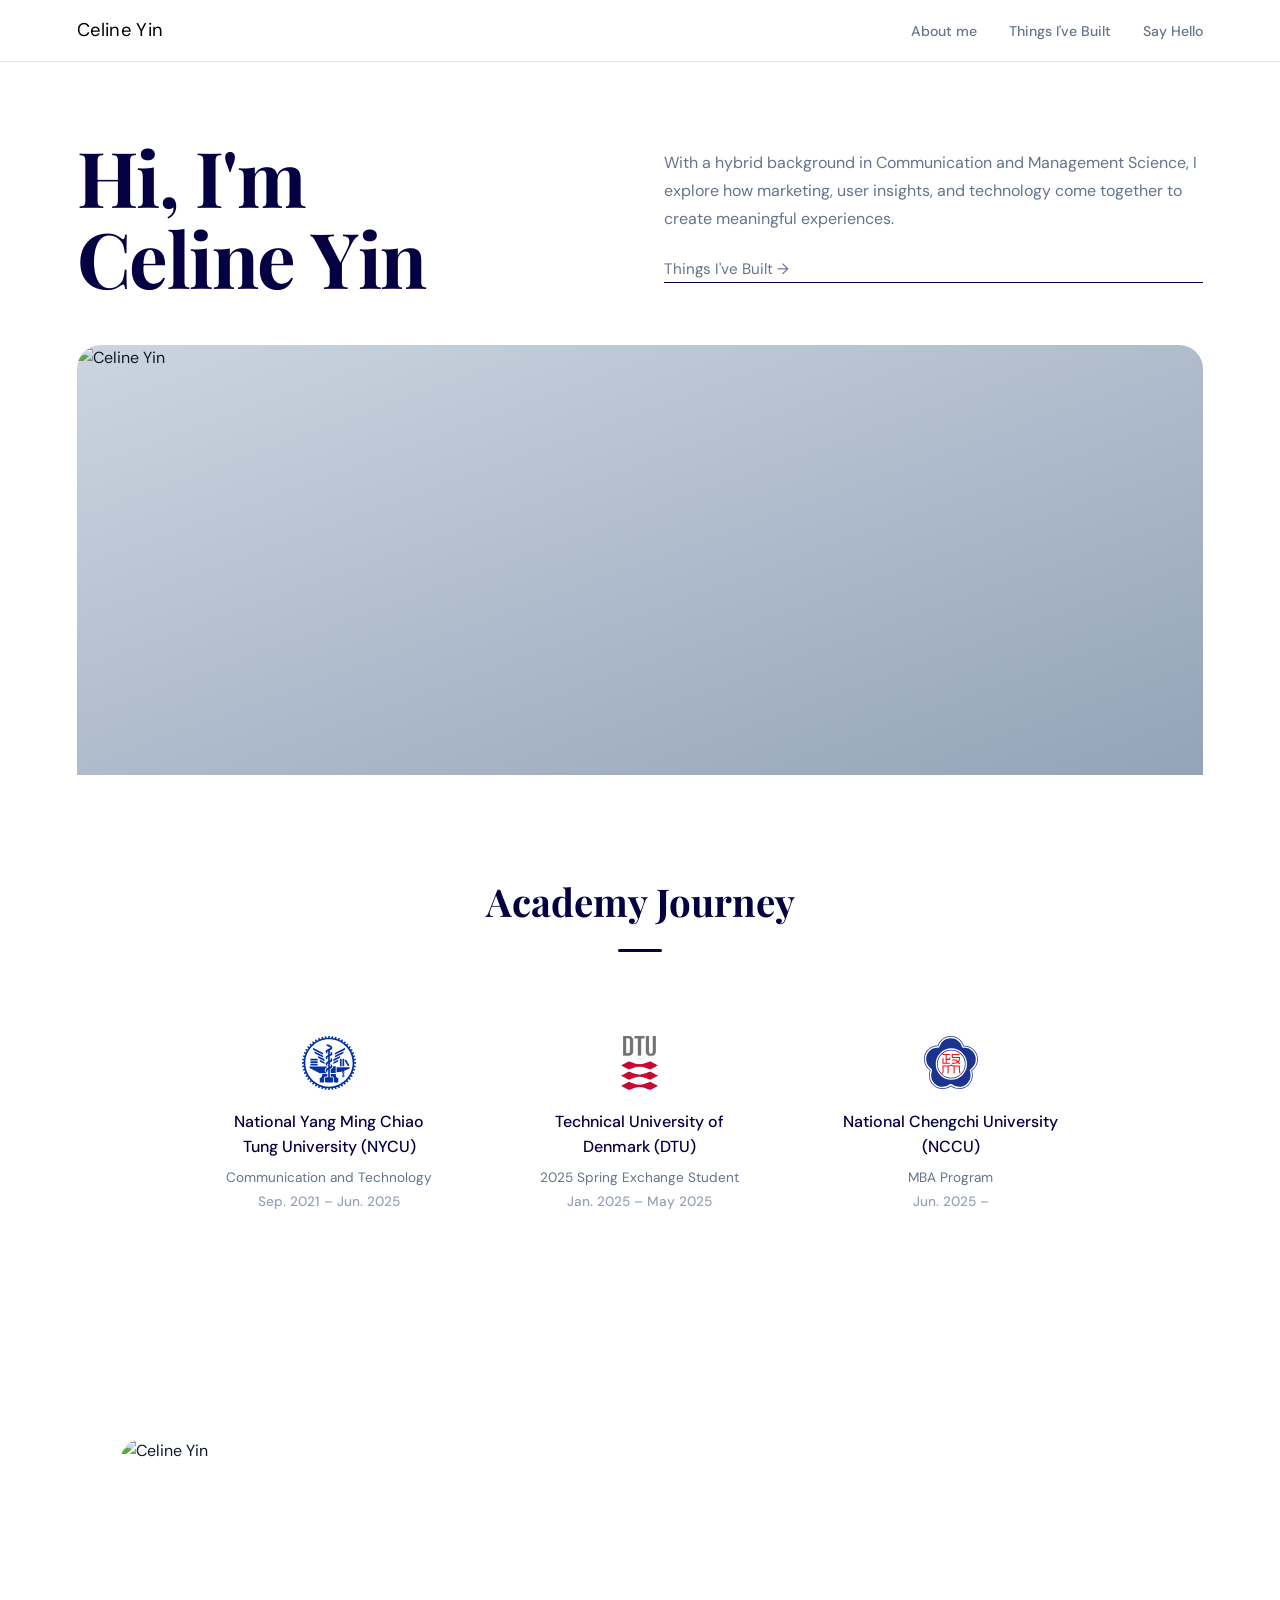
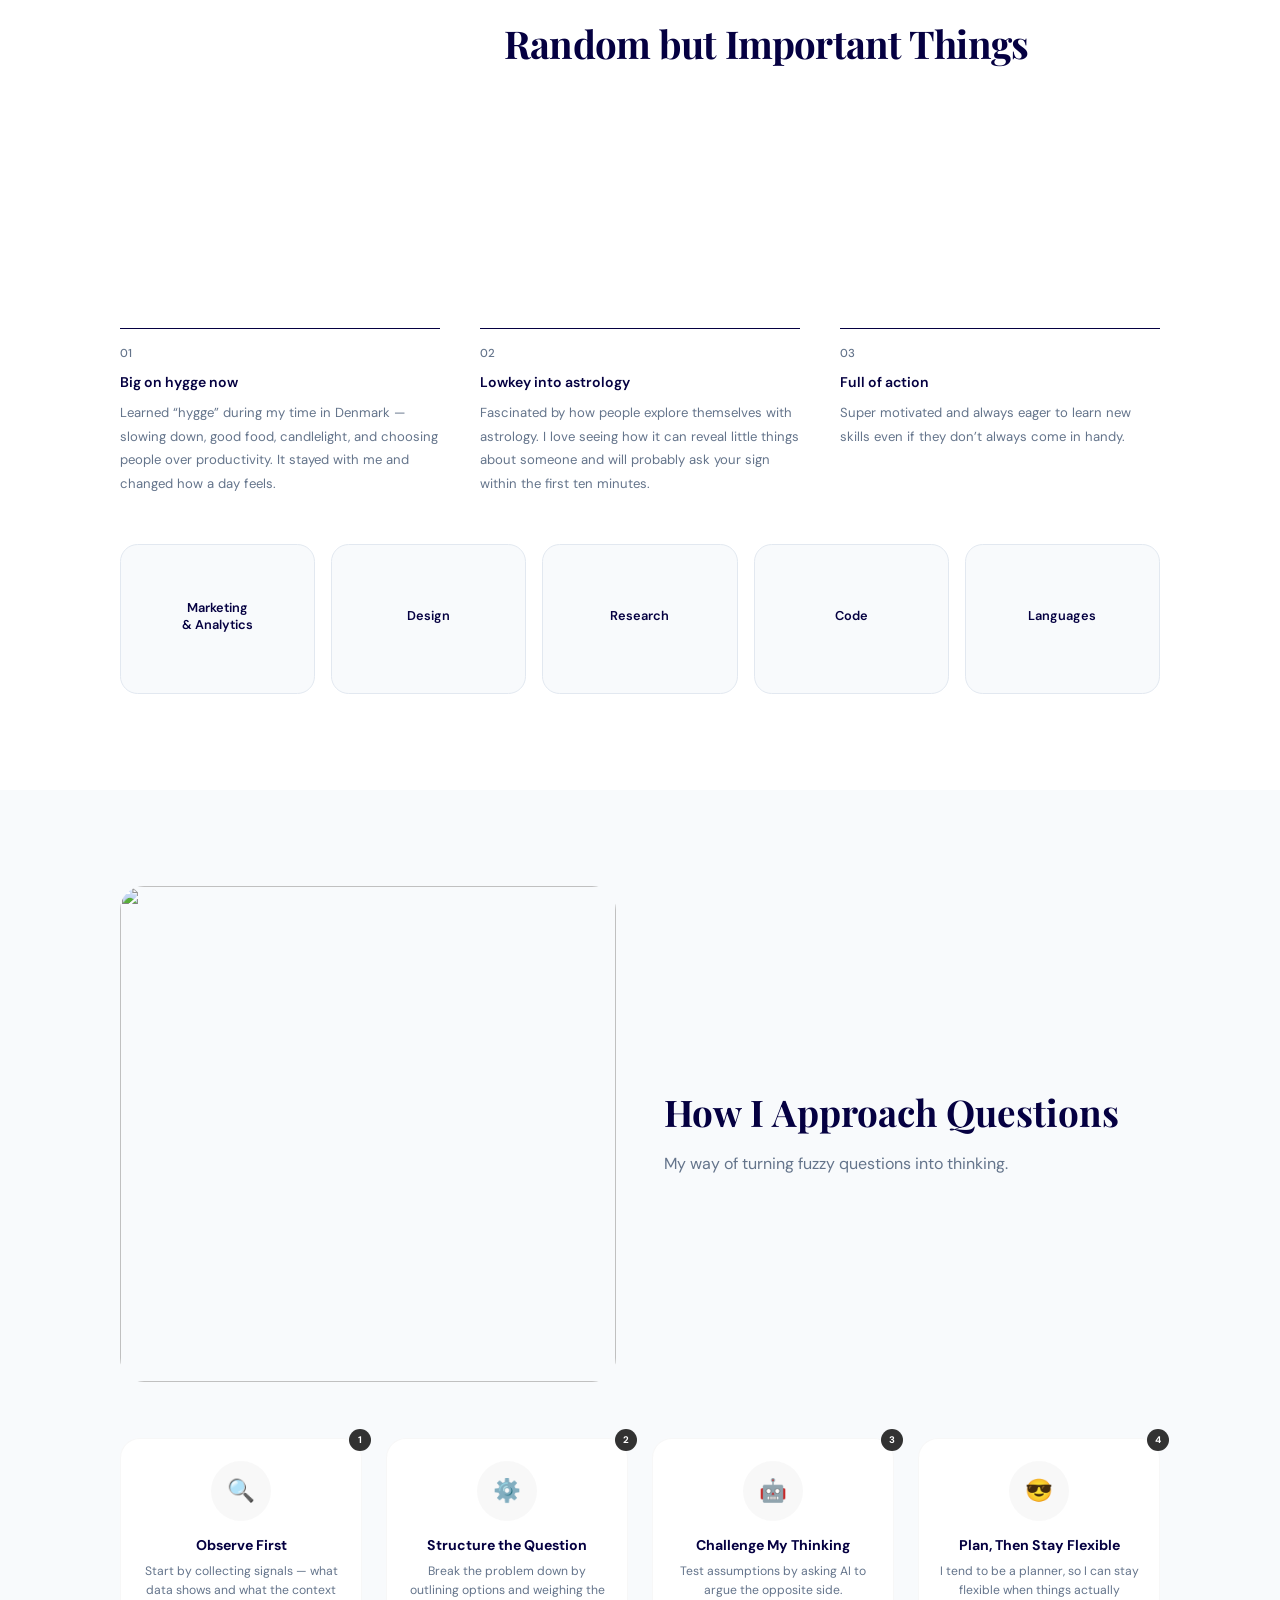
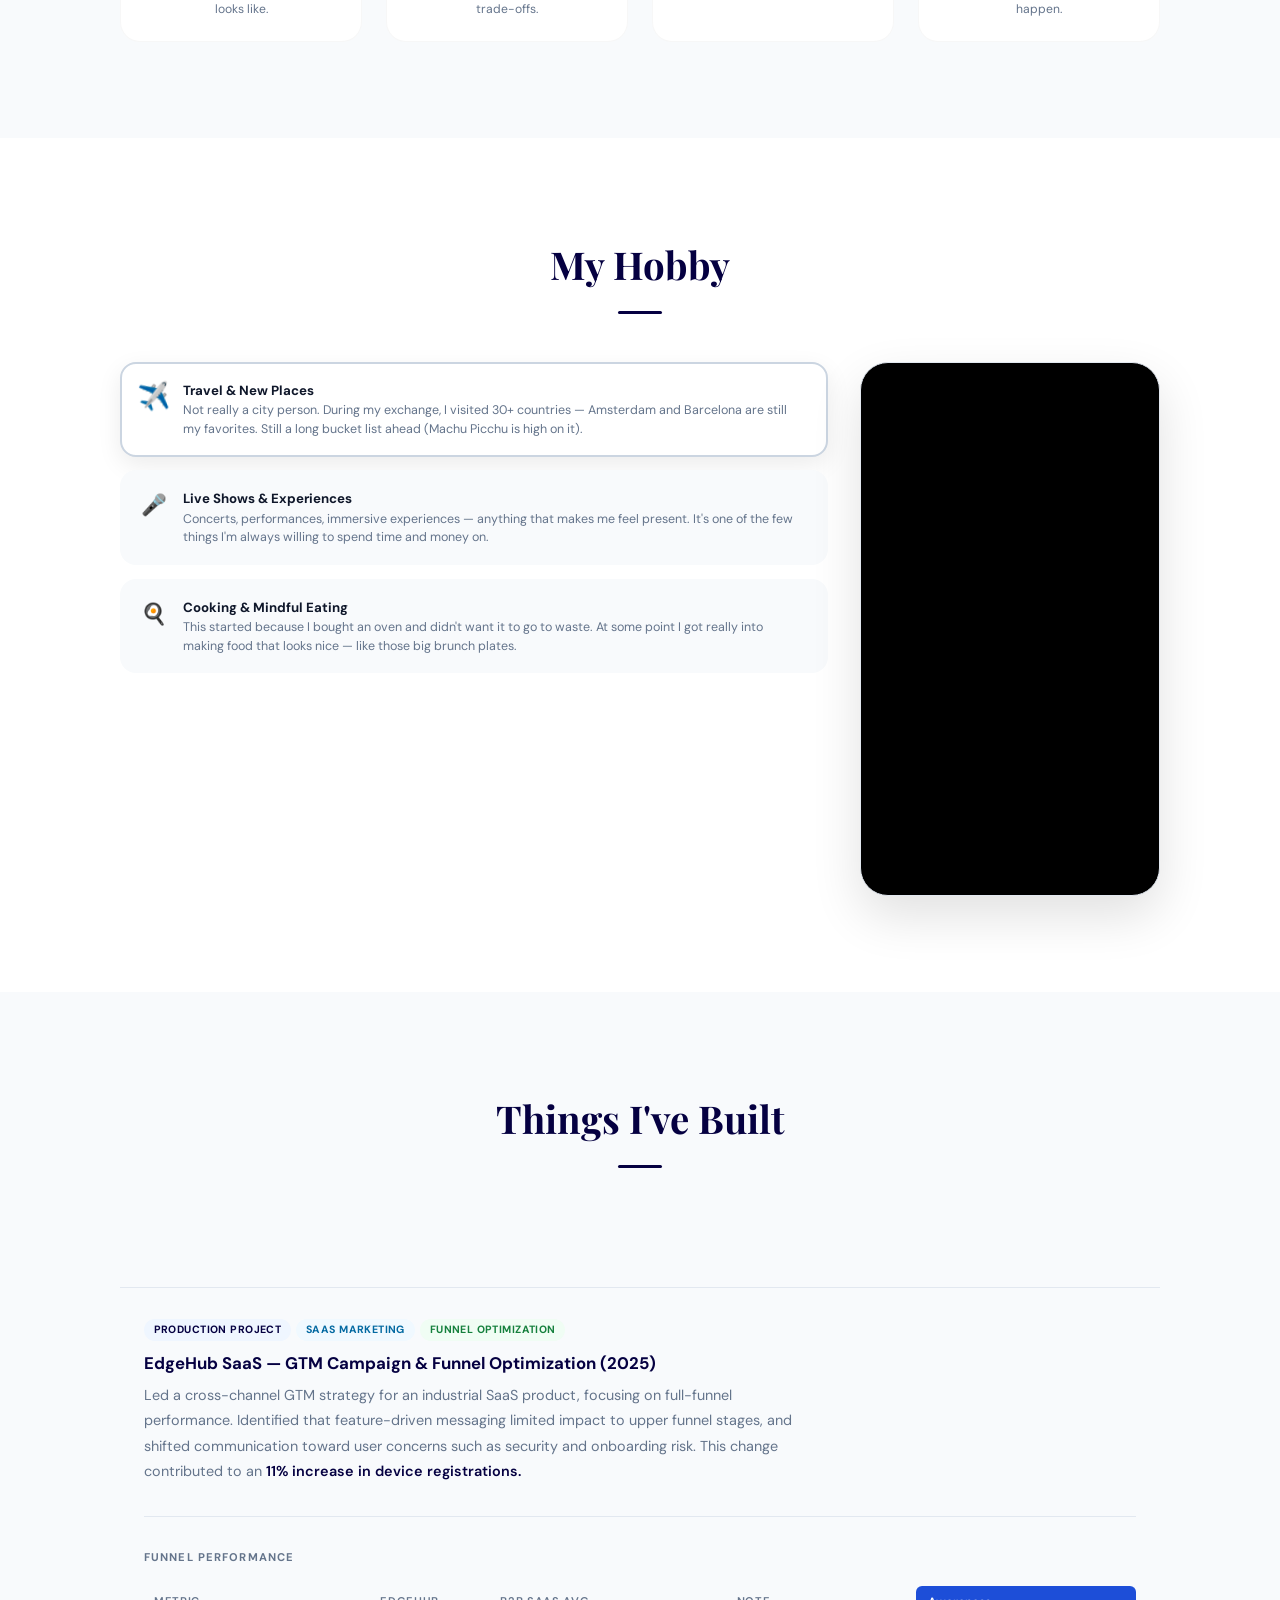
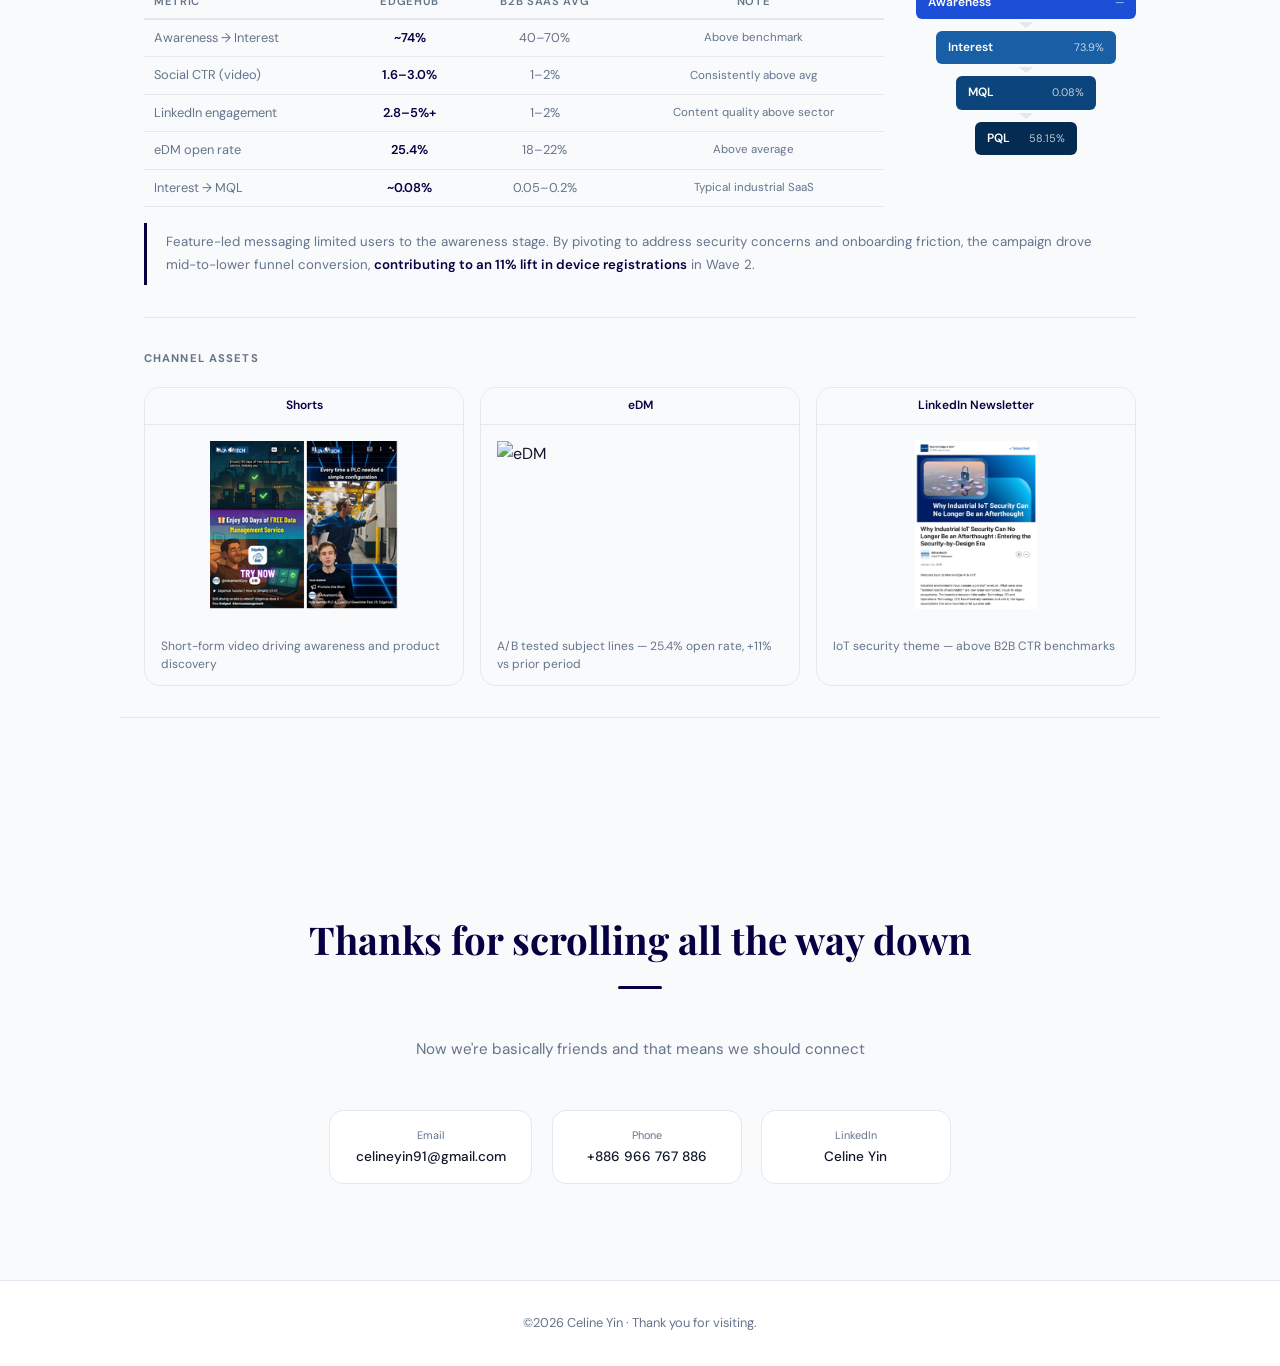
==== portfolio.html @ b719de40 "Update print statement from 'Hello' to 'Goodbye'" ====
<!DOCTYPE html>
<html lang="en">

<head>
    <meta charset="UTF-8">
    <meta name="viewport" content="width=device-width, initial-scale=1.0">
    <title>Celine Yin — Marketing & Strategy</title>
    <link rel="preconnect" href="https://fonts.googleapis.com">
    <link
        href="https://fonts.googleapis.com/css2?family=Playfair+Display:ital,wght@0,400;0,700;1,400&family=DM+Serif+Display:ital@0;1&family=DM+Sans:opsz,wght@9..40,300;9..40,400;9..40,500;9..40,600&display=swap"
        rel="stylesheet">
    <style>
        :root {
            --navy: #050041;
            --blue: #1D4ED8;
            --blue-mid: #3B82F6;
            --blue-light: #EFF6FF;
            --blue-pale: #DBEAFE;
            --text: #0F172A;
            --muted: #64748B;
            --border: #E2E8F0;
            --white: #FFFFFF;
            --bg: #F8FAFC;
            --ease-out: cubic-bezier(0.16, 1, 0.3, 1);
            --ease-spring: cubic-bezier(0.34, 1.56, 0.64, 1);
            --hover-border: #CBD5E1;
            --hover-shadow: rgba(0, 0, 0, .08);
        }

        * {
            margin: 0;
            padding: 0;
            box-sizing: border-box;
        }

        html {
            scroll-behavior: smooth;
        }

        body {
            font-family: 'DM Sans', sans-serif;
            color: var(--text);
            background: var(--white);
            overflow-x: hidden;
            line-height: 1.6;
            -webkit-font-smoothing: antialiased;
        }



        /* ── SCROLL PROGRESS ── */
        #progress-bar {
            position: fixed;
            top: 0;
            left: 0;
            height: 2.5px;
            z-index: 400;
            background: linear-gradient(90deg, var(--blue-mid), var(--navy));
            width: 0%;
            transition: width .08s linear;
        }

        /* ── NAV ── */
        nav {
            position: fixed;
            top: 0;
            left: 0;
            right: 0;
            z-index: 200;
            display: flex;
            align-items: center;
            justify-content: space-between;
            padding: 1rem 6%;
            background: rgba(255, 255, 255, .93);
            backdrop-filter: blur(14px);
            border-bottom: 1px solid var(--border);
            transition: box-shadow .3s;
        }

        nav.scrolled {
            box-shadow: 0 4px 24px rgba(5, 0, 65, .08);
        }

        .nav-logo {
            font-family: 'DM Sans', sans-serif;
            font-size: 1.15rem;
            color: black;
            text-decoration: none;
            letter-spacing: .02em;
        }

        .nav-links {
            display: flex;
            gap: 2rem;
            list-style: none;
        }

        .nav-links a {
            text-decoration: none;
            color: var(--muted);
            font-size: .88rem;
            font-weight: 500;
            transition: color .2s;
            position: relative;
        }

        .nav-links a::after {
            content: '';
            position: absolute;
            bottom: -3px;
            left: 0;
            width: 0;
            height: 2px;
            background: black;
            border-radius: 1px;
            transition: width .25s var(--ease-out);
        }

        .nav-links a:hover {
            color: black;
        }

        .nav-links a:hover::after {
            width: 100%;
        }

        /* ── HERO ── */
        #hero {
            padding: 8.5rem 6% 0;
            display: flex;
            flex-direction: column;
        }

        .hero-top {
            display: grid;
            grid-template-columns: 1fr 1fr;
            gap: 3rem;
            align-items: start;
            padding-bottom: 3rem;
        }

        .hero-text h1 {
            font-family: 'Playfair Display', serif;
            font-size: clamp(2.5rem, 6vw, 5rem);
            line-height: 1.05;
            letter-spacing: -.02em;
            color: var(--navy);
        }

        .hero-text h1 .char {
            display: inline-block;
            opacity: 0;
            transform: translateY(40px) rotate(3deg);
            animation: charIn .65s var(--ease-out) forwards;
        }

        @keyframes charIn {
            to {
                opacity: 1;
                transform: translateY(0) rotate(0);
            }
        }

        .hero-right {
            display: flex;
            flex-direction: column;
            justify-content: center;
            padding-top: .8rem;
        }

        .hero-right p {
            font-size: 1rem;
            color: var(--muted);
            line-height: 1.75;
            margin-bottom: 1.5rem;
        }

        .hero-right a {
            color: var(--muted);
            font-weight: 400;
            font-size: .95rem;
            text-decoration: none;
            border-bottom: 1px solid var(--navy);
            padding-bottom: 1px;
            display: inline-flex;
            align-items: center;
            gap: .4rem;
            transition: gap .25s var(--ease-out), color .2s;
        }

        .hero-right a:hover {
            gap: .8rem;
            color: var(--navy);
        }

        .hero-photo {
            width: 100%;
            height: 430px;
            background: linear-gradient(160deg, #CBD5E1 0%, #94A3B8 100%);
            border-radius: 1.5rem 1.5rem 0 0;
            overflow: hidden;
        }

        .hero-photo img {
            width: 100%;
            height: 100%;
            object-fit: cover;
            object-position: center 40%;
        }

        /* ── SHARED ── */
        section {
            padding: 6rem 6%;
        }

        .s-title {
            font-family: 'Playfair Display', serif;
            font-size: clamp(1.8rem, 3vw, 2.4rem);
            text-align: center;
            margin-bottom: .5rem;
            color: var(--navy);
        }

        .s-line {
            width: 44px;
            height: 3px;
            background: var(--navy);
            margin: 1rem auto 3rem;
            border-radius: 2px;
            transform: scaleX(0);
            transform-origin: left;
            transition: transform .6s var(--ease-out);
        }

        .s-line.v {
            transform: scaleX(1);
        }

        .s-sub {
            text-align: center;
            color: var(--muted);
            font-size: .95rem;
            max-width: 520px;
            margin: 0 auto 3rem;
        }

        /* ── BACKGROUND ── */
        #background {
            background: var(--white);
        }

        .schools-row {
            display: grid;
            grid-template-columns: repeat(3, 1fr);
            gap: 2rem;
            max-width: 900px;
            margin: 0 auto;
        }

        .school-card {
            text-align: center;
            padding: 2rem 1.5rem;
            border-radius: 1.25rem;
            border: 1.5px solid transparent;
            transition: border-color .25s, box-shadow .25s, transform .35s var(--ease-spring);
            cursor: default;
        }

        .school-card:hover {
            border-color: var(--hover-border);
            box-shadow: 0 8px 32px var(--hover-shadow);
            transform: translateY(-7px);
        }

        .school-badge {
            width: 60px;
            height: 60px;
            border-radius: .875rem;
            margin: 0 auto 1rem;
            display: flex;
            align-items: center;
            justify-content: center;
        }

        .school-badge img {
            width: 90%;
            height: 90%;
            object-fit: contain;
        }

        .school-name {
            font-weight: 500;
            font-size: 1rem;
            color: var(--navy);
            margin-bottom: .25rem;
        }

        .school-degree {
            font-size: .85rem;
            color: var(--muted);
            line-height: 2;
        }

        .school-date {
            font-size: .85rem;
            color: #94A3B8;
            font-weight: 500;
        }

        /* ── THOUGHT ── */
        #thought {
            background: var(--bg);
        }

        .thought-hero {
            display: grid;
            grid-template-columns: 1fr 1fr;
            gap: 3rem;
            align-items: center;
            max-width: 1040px;
            margin: 0 auto 3.5rem;
        }

        .thought-visual {
            border-radius: 1.5rem;
            overflow: hidden;
            aspect-ratio: 1/1;
            transition: transform .4s var(--ease-out);
        }

        .thought-visual img {
            width: 100%;
            height: 100%;
            object-fit: cover;
            object-position: center 70%;
            display: block;
        }

        .thought-text h2 {
            font-family: 'Playfair Display', serif;
            font-size: clamp(2rem, 3vw, 2.3rem);
            color: var(--navy);
            margin-bottom: 1rem;
            line-height: 1.2;
        }

        .thought-text .lead {
            font-size: 1rem;
            color: var(--muted);
            line-height: 1.75;
        }

        .thought-steps {
            display: grid;
            grid-template-columns: repeat(4, 1fr);
            gap: 1.5rem;
            max-width: 1040px;
            margin: 0 auto;
            position: relative;
        }

        .t-step {
            background: white;
            border-radius: 1.25rem;
            padding: 1.4rem 1.1rem;
            border: 1.5px solid rgba(209, 209, 209, .17);
            text-align: center;
            position: relative;
            z-index: 1;
            transition: transform .35s var(--ease-spring), box-shadow .35s, border-color .2s;
            cursor: default;
        }

        .t-step:hover {
            transform: translateY(-9px) scale(1.02);
            box-shadow: 0 18px 40px var(--hover-shadow);
            border-color: var(--hover-border);
        }

        .t-step:hover .t-icon {
            transform: scale(1.18) rotate(10deg);
        }

        .t-num {
            position: absolute;
            top: -10px;
            right: -10px;
            width: 22px;
            height: 22px;
            background: rgb(50, 50, 50);
            color: white;
            border-radius: 50%;
            font-size: .6rem;
            font-weight: 700;
            display: flex;
            align-items: center;
            justify-content: center;
        }

        .t-icon {
            width: 60px;
            height: 60px;
            border-radius: 50%;
            background: rgba(226, 226, 226, .24);
            display: flex;
            align-items: center;
            justify-content: center;
            font-size: 1.4rem;
            margin: 0 auto .8rem;
            transition: transform .35s var(--ease-spring);
        }

        .t-step h4 {
            font-size: .88rem;
            font-weight: 700;
            margin-bottom: .35rem;
            color: var(--navy);
        }

        .t-step p {
            font-size: .76rem;
            color: var(--muted);
            line-height: 1.55;
        }

        /* ── HOBBY ── */
        #balance {
            background: var(--white);
        }

        .balance-wrap {
            display: grid;
            grid-template-columns: 1fr 300px;
            gap: 2rem;
            max-width: 1040px;
            margin: 0 auto;
            align-items: start;
        }

        .recharge-cards {
            display: flex;
            flex-direction: column;
            gap: .85rem;
        }

        .recharge-card {
            display: flex;
            gap: 1rem;
            align-items: flex-start;
            padding: 1rem 1.2rem;
            border-radius: 1rem;
            background: var(--bg);
            border: 2px solid transparent;
            cursor: pointer;
            transition: all .3s var(--ease-out);
        }

        .recharge-card:hover,
        .recharge-card.active {
            background: white;
            border-color: var(--hover-border);
            box-shadow: 0 8px 24px var(--hover-shadow);
            transform: translateX(7px);
        }

        .recharge-card.active {
            border-color: var(--hover-border);
        }

        .recharge-card:hover .rc-icon,
        .recharge-card.active .rc-icon {
            transform: scale(1.22) rotate(-6deg);
        }

        .rc-icon {
            font-size: 1.3rem;
            flex-shrink: 0;
            transition: transform .35s var(--ease-spring);
        }

        .rc-body h4 {
            font-size: .88rem;
            font-weight: 600;
            margin-bottom: .15rem;
            color: var(--navy);
        }

        .rc-body p {
            font-size: .78rem;
            color: var(--muted);
            line-height: 1.5;
        }

        .balance-video-panel {
            position: sticky;
            top: 7rem;
            border-radius: 1.75rem;
            overflow: hidden;
            box-shadow: 0 20px 50px rgba(0, 0, 0, .12);
            aspect-ratio: 9/16;
            max-height: 75vh;
            border: 1px solid var(--border);
            background: #000;
        }

        .b-video {
            position: absolute;
            inset: 0;
            opacity: 0;
            transition: opacity .45s var(--ease-out);
        }

        .b-video.show {
            opacity: 1;
        }

        .b-video video {
            width: 100%;
            height: 100%;
            object-fit: cover;
            display: block;
        }

        /* ── PROJECTS ── */
        #projects {
            background: var(--bg);
        }

        .filter-row {
            display: flex;
            flex-wrap: wrap;
            gap: .5rem;
            justify-content: center;
            margin-bottom: 2.5rem;
        }

        .ftab {
            padding: .38rem 1.1rem;
            border-radius: 2rem;
            font-size: .82rem;
            font-weight: 400;
            cursor: pointer;
            border: 2px solid var(--border);
            background: #FAFBFF;
            color: var(--muted);
            transition: all .22s var(--ease-out);
        }

        .ftab:hover {
            border-color: var(--navy);
            color: var(--navy);
            transform: translateY(-2px);
        }

        .ftab.active {
            border-color: var(--navy);
            background: var(--navy);
            color: #FAFBFF;
        }

        .proj-list {
            max-width: 1040px;
            margin: 0 auto;
            display: flex;
            flex-direction: column;
        }

        .proj-card {
            background: var(--bg);
            padding: 2rem 1.5rem;
            position: relative;
            margin-bottom: -1px;
            transition: background .2s;
        }

        .proj-card::before,
        .proj-card::after {
            content: '';
            position: absolute;
            left: 0;
            right: 0;
            height: 1px;
            background: var(--border);
        }

        .proj-card::before {
            top: 0;
        }

        .proj-card::after {
            bottom: 0;
        }

        .proj-tags {
            display: flex;
            flex-wrap: wrap;
            gap: .35rem;
            margin-bottom: .55rem;
        }

        .ptag {
            font-size: .66rem;
            font-weight: 700;
            padding: .16rem .6rem;
            border-radius: 1rem;
            text-transform: uppercase;
            letter-spacing: .04em;
        }

        .ptag-blue {
            background: var(--blue-light);
            color: var(--navy);
        }

        .ptag-green {
            background: #F0FDF4;
            color: #15803D;
        }

        .ptag-orange {
            background: #FFF7ED;
            color: #C2410C;
        }

        .ptag-sky {
            background: #F0F9FF;
            color: #0369A1;
        }

        .proj-card h2 {
            font-size: 1.05rem;
            font-weight: 700;
            margin-bottom: .4rem;
            color: var(--navy);
        }

        .proj-card h3 {
            font-size: 1.05rem;
            font-weight: 700;
            margin-bottom: .4rem;
            color: var(--navy);
        }

        .proj-summary {
            font-size: .9rem;
            color: var(--muted);
            line-height: 1.75;
            max-width: 680px;
        }

        .proj-summary strong {
            color: var(--navy);
            font-weight: 600;
        }

        .proj-section-label {
            font-size: .7rem;
            font-weight: 700;
            letter-spacing: .1em;
            text-transform: uppercase;
            color: var(--muted);
            margin-top: 2rem;
            margin-bottom: 1.2rem;
            padding-top: 2rem;
            border-top: 1px solid var(--border);
        }

        .proj-sub-divider {
            border: none;
            border-top: 1px solid var(--border);
            margin: 2.5rem 0;
        }

        .funnel-wrap {
            display: grid;
            grid-template-columns: 1fr 220px;
            gap: 2rem;
            align-items: start;
            margin-bottom: 1rem;
        }

        .funnel-table {
            width: 100%;
            border-collapse: collapse;
            font-size: .8rem;
        }

        .funnel-table th {
            padding: 7px 10px;
            text-align: left;
            font-weight: 600;
            font-size: .7rem;
            letter-spacing: .06em;
            text-transform: uppercase;
            color: var(--muted);
            border-bottom: 2px solid var(--border);
            background: var(--bg);
        }

        .funnel-table th:not(:first-child) {
            text-align: center;
        }

        .funnel-table td {
            padding: 8px 10px;
            border-bottom: 1px solid var(--border);
            color: var(--muted);
            vertical-align: middle;
            transition: background .15s;
        }

        .funnel-table td:not(:first-child) {
            text-align: center;
        }

        .funnel-table .val {
            font-weight: 600;
            color: var(--navy);
        }

        .funnel-table .note {
            font-size: .72rem;
        }

        .funnel-table tr:hover td {
            background: rgba(211, 211, 211, .2);
        }

        .funnel-visual {
            display: flex;
            flex-direction: column;
            align-items: center;
            gap: 3px;
        }

        .funnel-stage {
            border-radius: 6px;
            padding: 7px 12px;
            display: flex;
            align-items: center;
            justify-content: space-between;
            transform: scaleX(.5) translateX(-20px);
            opacity: 0;
            transition: transform .5s var(--ease-spring), opacity .5s var(--ease-out);
        }

        .funnel-stage.show {
            transform: scaleX(1) translateX(0);
            opacity: 1;
        }

        .funnel-stage span {
            font-size: .75rem;
            font-weight: 600;
            color: white;
        }

        .funnel-stage small {
            font-size: .68rem;
            color: rgba(255, 255, 255, .75);
        }

        .funnel-arrow {
            width: 0;
            height: 0;
            border-left: 7px solid transparent;
            border-right: 7px solid transparent;
            border-top: 6px solid var(--border);
        }

        .proj-insight {
            margin-bottom: 1.5rem;
            padding: .5rem 1.2rem;
            border-left: 3px solid var(--navy);
            border-radius: 0 8px 8px 0;
            font-size: .83rem;
            color: var(--muted);
            line-height: 1.7;
        }

        .proj-insight strong {
            color: var(--navy);
            font-weight: 600;
        }

        .channel-grid {
            display: grid;
            grid-template-columns: repeat(3, 1fr);
            gap: 1rem;
        }

        .channel-card {
            border: 1.5px solid var(--border);
            border-radius: 1rem;
            overflow: hidden;
            transition: border-color .2s, box-shadow .2s, transform .35s var(--ease-spring);
        }

        .channel-card:hover {
            border-color: var(--hover-border);
            box-shadow: 0 10px 28px var(--hover-shadow);
            transform: translateY(-5px);
        }

        .channel-card-head {
            background: var(--bg);
            padding: .55rem 1rem;
            border-bottom: 1px solid var(--border);
            font-size: .75rem;
            font-weight: 600;
            text-align: center;
            color: var(--navy);
        }

        .channel-img-ph {
            width: 100%;
            overflow: hidden;
            background: var(--bg);
        }

        .channel-img {
            width: 100%;
            height: 100%;
            padding: 1rem;
            object-fit: contain;
            display: block;
            transition: transform .4s var(--ease-out);
        }

        .channel-card:hover .channel-img {
            transform: scale(1.05);
        }

        .channel-card-body {
            padding: .7rem 1rem;
            font-size: .75rem;
            color: var(--muted);
            line-height: 1.55;
        }

        .framework-steps {
            display: grid;
            grid-template-columns: repeat(4, 1fr);
            gap: 0;
            position: relative;
            margin-bottom: 1rem;
        }

        .fw-step {
            background: white;
            border: 1px solid var(--border);
            border-radius: 12px;
            padding: 1rem;
            position: relative;
            z-index: 1;
            margin: 0 4px;
            transition: transform .35s var(--ease-spring), box-shadow .3s;
        }

        .fw-step:hover {
            transform: translateY(-6px);
            box-shadow: 0 14px 30px var(--hover-shadow);
        }

        .fw-step-num {
            width: 30px;
            height: 30px;
            border-radius: 50%;
            background: rgba(211, 211, 211, .29);
            color: var(--navy);
            font-size: 12px;
            font-weight: 700;
            display: flex;
            align-items: center;
            justify-content: center;
            margin-bottom: .7rem;
        }

        .fw-step h4 {
            font-size: .82rem;
            font-weight: 700;
            color: var(--navy);
            margin-bottom: .5rem;
            line-height: 1.45;
        }

        .fw-step ul {
            font-size: 12px;
            color: var(--muted);
            line-height: 1.65;
            padding-left: 1rem;
        }

        .fw-step ul li {
            margin-top: .5rem;
        }

        .nda-note {
            padding: .8rem 1.1rem;
            border-left: 3px solid var(--border);
            border-radius: 0 6px 6px 0;
            font-size: 14px;
            color: var(--muted);
            line-height: 1.6;
            margin-top: 2.75rem;
        }

        .nda-note1 {
            padding: .8rem 1.1rem;
            border-left: 3px solid var(--border);
            border-radius: 0 6px 6px 0;
            font-size: 14px;
            color: var(--muted);
            line-height: 1.6;
            margin-top: 1rem;
        }


        .marketplace-grid {
            display: grid;
            grid-template-columns: 1fr 1fr;
            gap: 1rem;
            margin-top: .8rem;
        }

        .mkt-img-card {
            border: 1px solid var(--border);
            border-radius: 10px;
            overflow: hidden;
        }

        .mkt-img-card-head {
            background: var(--bg);
            padding: .5rem .85rem;
            border-bottom: 1px solid var(--border);
            font-size: 11px;
            font-weight: 600;
            color: var(--navy);
        }

        .mkt-img-ph {
            background: var(--bg);
            aspect-ratio: 16/9;
            display: flex;
            align-items: center;
            justify-content: center;
        }

        .mkt-img-ph p {
            font-size: 11px;
            color: var(--muted);
            text-align: center;
            line-height: 1.5;
        }

        .ux-proj {
            margin-bottom: 0;
        }

        .ux-summary {
            font-size: .88rem;
            color: var(--muted);
            line-height: 1.75;
            max-width: 700px;
            margin-bottom: 1.2rem;
        }

        .ux-summary a {
            color: var(--blue);
            font-weight: 600;
            text-decoration: none;
        }

        .process-row {
            display: flex;
            align-items: center;
            gap: 0;
            margin-bottom: 1.2rem;
            width: 100%;
        }

        .process-node {
            border: none;
            border-radius: 0;
            padding: .4rem 0;
            flex: 1;
            background: transparent;
        }

        .process-node.active {
            background: transparent;
            border: none;
        }

        .pn-title {
            font-size: .78rem;
            font-weight: 700;
            color: var(--navy);
            margin: 0;
        }

        .process-node.active .pn-title {
            color: var(--navy);
        }

        .pn-sub {
            font-size: .7rem;
            color: var(--muted);
            margin: .15rem 0 0;
        }

        .process-node.active .pn-sub {
            color: var(--muted);
        }

        .process-step-num {
            display: inline-block;
            width: 20px;
            height: 20px;
            border-radius: 50%;
            background: var(--navy);
            color: white;
            font-size: .6rem;
            font-weight: 700;
            line-height: 20px;
            text-align: center;
            margin-bottom: .35rem;
        }

        .process-node.active .process-step-num {
            background: var(--navy);
        }

        .process-arrow {
            display: flex;
            align-items: center;
            flex-shrink: 0;
            padding: 0 .5rem;
        }

        .process-arrow::before {
            content: '';
            display: block;
            width: 24px;
            height: 1px;
            background: var(--border);
        }

        .process-arrow::after {
            content: '';
            display: block;
            width: 0;
            height: 0;
            border-top: 4px solid transparent;
            border-bottom: 4px solid transparent;
            border-left: 6px solid var(--border);
        }

        .ux-role-badge {
            display: inline-flex;
            background: var(--bg);
            border-left: 3px solid var(--border);
            border-radius: 0 6px 6px 0;
            padding: .5rem .9rem;
            margin-bottom: 1.2rem;
            font-size: .78rem;
            color: var(--muted);
        }

        .ux-role-badge strong {
            color: var(--navy);
            font-weight: 600;
        }

        .design-stages {
            display: grid;
            grid-template-columns: repeat(5, 1fr);
            gap: .6rem;
            margin-bottom: 1.2rem;
        }

        .ds-card {
            border: 1px solid var(--border);
            border-radius: 8px;
            padding: .7rem .8rem;
            background: white;
            transition: transform .3s var(--ease-spring), box-shadow .25s;
        }

        .ds-card:hover {
            transform: translateY(-4px);
            box-shadow: 0 8px 18px var(--hover-shadow);
        }

        .ds-card.highlight {
            border-color: var(--blue);
            background: var(--blue-light);
        }

        .ds-card.done {
            background: var(--bg);
        }

        .ds-dot {
            width: 7px;
            height: 7px;
            border-radius: 50%;
            background: #CBD5E1;
            margin-bottom: .45rem;
        }

        .ds-card.highlight .ds-dot {
            background: var(--blue);
        }

        .ds-card.done .ds-dot {
            background: #34D399;
        }

        .ds-card h4 {
            font-size: .72rem;
            font-weight: 700;
            color: var(--navy);
            margin-bottom: .2rem;
            line-height: 1.3;
        }

        .ds-card p {
            font-size: 10px;
            color: var(--muted);
            margin: 0;
            line-height: 1.4;
        }

        .ds-card.highlight p {
            color: var(--blue);
        }

        .ux-insight {
            padding: .8rem 1rem;
            border-radius: 8px;
            border-left: 3px solid var(--border);
            background: var(--bg);
            font-size: .78rem;
            color: var(--muted);
            line-height: 1.65;
            margin-bottom: .75rem;
        }

        .ux-insight.blue {
            background: var(--blue-light);
            border-left-color: var(--blue);
            color: var(--blue);
            font-weight: 500;
        }

        .ux-bullets {
            padding: .85rem 1rem;
            background: var(--bg);
            border-radius: 8px;
            margin-bottom: 1.2rem;
        }

        .ux-bullets .ub-title {
            font-size: .8rem;
            font-weight: 700;
            color: var(--navy);
            margin-bottom: .5rem;
        }

        .ux-bullet-item {
            display: flex;
            align-items: flex-start;
            gap: .55rem;
            margin-bottom: .3rem;
        }

        .ub-dot {
            width: 5px;
            height: 5px;
            border-radius: 50%;
            background: var(--blue-mid);
            margin-top: 5px;
            flex-shrink: 0;
        }

        .ux-bullet-item p {
            font-size: .78rem;
            color: var(--muted);
            margin: 0;
            line-height: 1.65;
        }

        .ux-img-grid-3 {
            display: grid;
            grid-template-columns: repeat(3, 1fr);
            gap: .8rem;
        }

        .ux-img-grid-2 {
            display: grid;
            grid-template-columns: repeat(2, 1fr);
            gap: .8rem;
        }

        .ux-img-card {
            border: 1px solid var(--border);
            border-radius: 10px;
            overflow: hidden;
            transition: border-color .2s, box-shadow .2s, transform .3s var(--ease-spring);
        }

        .ux-img-card:hover {
            border-color: var(--hover-border);
            box-shadow: 0 8px 22px var(--hover-shadow);
            transform: translateY(-4px);
        }

        .ux-img-head {
            background: var(--bg);
            padding: .45rem .8rem;
            border-bottom: 1px solid var(--border);
            font-size: 10.5px;
            font-weight: 600;
            color: var(--navy);
        }

        .ux-img-ph {
            background: var(--bg);
            display: flex;
            align-items: center;
            justify-content: center;
            padding: 1.5rem;
        }

        .ux-img-ph p {
            font-size: 10.5px;
            color: var(--muted);
            text-align: center;
            line-height: 1.5;
        }

        .research-methods-grid {
            display: grid;
            grid-template-columns: 1fr 1fr;
            gap: 1rem;
            margin-bottom: 1.2rem;
        }

        .research-method-card {
            border: 1px solid var(--border);
            border-radius: 10px;
            padding: 1rem 1.1rem;
            background: white;
            transition: transform .3s var(--ease-spring), box-shadow .25s;
        }

        .research-method-card:hover {
            transform: translateY(-4px);
            box-shadow: 0 8px 20px var(--hover-shadow);
        }



        .research-method-card h4 {
            font-size: .82rem;
            font-weight: 700;
            color: var(--navy);
            margin-bottom: .4rem;
        }



        .research-method-card p {
            font-size: .78rem;
            color: var(--muted);
            line-height: 1.65;
            margin: 0;
        }

        .research-method-card.highlight p {
            color: #7E22CE;
            opacity: .85;
        }

        .stat-cards {
            display: grid;
            grid-template-columns: repeat(4, 1fr);
            gap: .8rem;
            margin-bottom: 1.5rem;
        }

        .stat-card {
            background: var(--bg);
            border-radius: 8px;
            padding: .85rem .9rem;
            text-align: center;
            border: 1px solid var(--border);
            transition: transform .35s var(--ease-spring), box-shadow .3s;
        }

        .stat-card:hover {
            transform: translateY(-5px) scale(1.04);
            box-shadow: 0 10px 24px var(--hover-shadow);
        }

        .stat-num {
            font-family: 'Playfair Display', serif;
            font-size: 1.5rem;
            color: var(--text);
            display: block;
            margin-bottom: .2rem;
        }

        .stat-lbl {
            font-size: .7rem;
            color: var(--muted);
        }

        .platform-tags {
            display: flex;
            flex-wrap: wrap;
            gap: .5rem;
            margin-bottom: 1.2rem;
        }

        .platform-tag {
            display: flex;
            align-items: center;
            gap: .45rem;
            background: var(--bg);
            border-radius: 2rem;
            padding: .3rem .85rem;
            border: 1px solid var(--border);
            font-size: .75rem;
            color: var(--muted);
        }

        .pt-dot {
            width: 7px;
            height: 7px;
            border-radius: 50%;
            flex-shrink: 0;
        }

        .finding-card {
            padding: .9rem 1.1rem;
            background: var(--bg);
            border-radius: 8px;
            margin-bottom: .75rem;
            border: 1px solid var(--border);
            transition: transform .3s var(--ease-spring), border-color .2s;
        }

        .finding-card:hover {
            transform: translateX(5px);
            border-color: var(--hover-border);
        }

        .finding-card h4 {
            font-size: .82rem;
            font-weight: 700;
            color: var(--navy);
            margin-bottom: .3rem;
        }

        .finding-card p {
            font-size: .78rem;
            color: var(--muted);
            line-height: 1.7;
            margin: 0;
        }

        .finding-card p strong {
            color: var(--navy);
            font-weight: 600;
        }

        .chart-finding-wrap {
            display: grid;
            grid-template-columns: 1fr auto;
            gap: 1.5rem;
            align-items: start;
            margin-bottom: 1.2rem;
        }

        .chart-callout {
            max-width: 240px;
            padding: .85rem 1rem;
            background: var(--bg);
            border-left: 3px solid var(--border);
            border-radius: 0 8px 8px 0;
            font-size: .78rem;
            color: var(--muted);
            line-height: 1.7;
            align-self: center;
        }

        .chart-callout strong {
            color: var(--navy);
            font-weight: 600;
        }

        /* ── CONTACT ── */
        #contact {
            background: var(--bg);
            text-align: center;
        }

        .contact-row {
            display: flex;
            gap: 1.2rem;
            justify-content: center;
            flex-wrap: wrap;
        }

        .c-card {
            background: white;
            border-radius: .875rem;
            padding: 1rem 1.6rem;
            display: flex;
            flex-direction: column;
            justify-content: center;
            gap: .75rem;
            min-width: 190px;
            border: 1px solid var(--border);
            text-decoration: none;
            text-align: center;
            color: inherit;
            transition: border-color .25s, box-shadow .25s, transform .35s var(--ease-spring);
        }

        .c-card>div {
            display: flex;
            flex-direction: column;
            justify-content: center;
            text-align: center;
        }

        .c-card:hover {
            border-color: var(--hover-border);
            box-shadow: 0 10px 28px var(--hover-shadow);
            transform: translateY(-6px);
        }

        .c-card small {
            font-size: .68rem;
            color: var(--muted);
            display: block;
            margin-bottom: .1rem;
        }

        .c-card span {
            font-size: .85rem;
            font-weight: 500;
            color: var(--text);
            display: block;
        }

        footer {
            text-align: center;
            padding: 2rem 6%;
            border-top: 1px solid var(--border);
            font-size: .8rem;
            color: var(--muted);
        }

        #top {
            position: fixed;
            bottom: 2rem;
            right: 2rem;
            width: 42px;
            height: 42px;
            border-radius: 50%;
            background: var(--navy);
            color: white;
            border: none;
            cursor: pointer;
            font-size: 1.1rem;
            display: none;
            align-items: center;
            justify-content: center;
            box-shadow: 0 4px 14px rgba(5, 0, 65, .3);
            transition: transform .35s var(--ease-spring);
            z-index: 90;
        }

        #top.show {
            display: flex;
        }

        #top:hover {
            transform: translateY(-5px) scale(1.1);
        }

        /* ── SCROLL REVEAL ── */
        .fi {
            opacity: 0;
            transform: translateY(24px);
            transition: opacity .6s var(--ease-out), transform .6s var(--ease-out);
        }

        .fi-r {
            opacity: 0;
            transform: translateX(24px);
            transition: opacity .6s var(--ease-out), transform .6s var(--ease-out);
        }

        .fi-l {
            opacity: 0;
            transform: translateX(-24px);
            transition: opacity .6s var(--ease-out), transform .6s var(--ease-out);
        }

        .fi.v,
        .fi-r.v,
        .fi-l.v {
            opacity: 1;
            transform: none;
        }

        /* stagger children */
        .stagger>* {
            opacity: 0;
            transform: translateY(18px);
            transition: opacity .5s var(--ease-out), transform .5s var(--ease-out);
        }

        .stagger.v>*:nth-child(1) {
            opacity: 1;
            transform: none;
            transition-delay: .04s;
        }

        .stagger.v>*:nth-child(2) {
            opacity: 1;
            transform: none;
            transition-delay: .11s;
        }

        .stagger.v>*:nth-child(3) {
            opacity: 1;
            transform: none;
            transition-delay: .18s;
        }

        .stagger.v>*:nth-child(4) {
            opacity: 1;
            transform: none;
            transition-delay: .25s;
        }

        /* ── ABOUT ── */
        #about {
            background: var(--white);
            padding: 6rem 6%;
        }

        /* Asymmetric hero */
        .about-hero {
            display: grid;
            grid-template-columns: 320px 1fr;
            gap: 4rem;
            align-items: center;
            max-width: 1040px;
            margin: 0 auto 4rem;
        }

        .about-photo-wrap {
            position: relative;
        }

        .about-photo {
            width: 100%;
            aspect-ratio: 3/4;
            object-fit: cover;
            object-position: center 20%;
            border-radius: 1.5rem;
            display: block;
        }

        .about-eyebrow {
            font-size: .65rem;
            font-weight: 700;
            letter-spacing: .14em;
            text-transform: uppercase;
            color: var(--muted);
            margin-bottom: 1rem;
            display: block;
            font-family: 'DM Sans', sans-serif;
        }

        .about-big {
            font-family: 'Playfair Display', serif;
            font-size: clamp(1.8rem, 3vw, 2.6rem);
            line-height: 1.15;
            letter-spacing: -.02em;
            color: var(--navy);
            margin-bottom: 1rem;
        }

        .about-tagline {
            font-size: .88rem;
            color: var(--muted);
            font-family: 'DM Sans', sans-serif;
            letter-spacing: .01em;
        }

        /* Three-col story */
        .mag-cols {
            max-width: 1040px;
            margin: 0 auto 3rem;
            display: grid;
            grid-template-columns: repeat(3, 1fr);
            gap: 2.5rem;
        }

        .mag-col {
            border-top: 1.5px solid var(--navy);
            padding-top: 1rem;
        }

        .mag-col-num {
            font-size: .72rem;
            color: var(--muted);
            margin-bottom: .5rem;
            font-family: 'DM Sans', sans-serif;
            font-weight: 500;
        }

        .mag-col-lead {
            font-family: 'DM Sans', sans-serif;
            font-size: .88rem;
            font-weight: 600;
            color: var(--navy);
            margin-bottom: .55rem;
            line-height: 1.45;
        }

        .mag-col-body {
            font-size: .82rem;
            color: var(--muted);
            line-height: 1.8;
            font-family: 'DM Sans', sans-serif;
        }

        /* Flip skill cards */
        @keyframes cardIn {
            from {
                opacity: 0;
                transform: translateY(20px)
            }

            to {
                opacity: 1;
                transform: none
            }
        }

        @keyframes iconBounce {

            0%,
            100% {
                transform: translateY(0)
            }

            40% {
                transform: translateY(-6px)
            }

            70% {
                transform: translateY(-2px)
            }
        }

        @keyframes shimmer {
            0% {
                background-position: 200% center
            }

            100% {
                background-position: -200% center
            }
        }

        @keyframes listIn {
            from {
                opacity: 0;
                transform: translateX(-8px)
            }

            to {
                opacity: 1;
                transform: none
            }
        }

        .flip-cards-grid {
            max-width: 1040px;
            margin: 0 auto;
            display: grid;
            grid-template-columns: repeat(5, 1fr);
            gap: 1rem;
        }

        .flip-card {
            perspective: 900px;
            height: 150px;
            cursor: pointer;
            opacity: 0;
        }

        .flip-card.in {
            animation: cardIn .5s var(--ease-out) forwards;
        }

        .flip-card:nth-child(1).in {
            animation-delay: .05s;
        }

        .flip-card:nth-child(2).in {
            animation-delay: .12s;
        }

        .flip-card:nth-child(3).in {
            animation-delay: .19s;
        }

        .flip-card:nth-child(4).in {
            animation-delay: .26s;
        }

        .flip-card:nth-child(5).in {
            animation-delay: .33s;
        }

        .flip-inner {
            position: relative;
            width: 100%;
            height: 100%;
            transform-style: preserve-3d;
            transition: transform .6s var(--ease-out);
        }

        .flip-card:hover .flip-inner {
            transform: rotateY(180deg);
        }

        .flip-card:hover .flip-icon {
            animation: iconBounce .5s var(--ease-spring);
        }

        .flip-front,
        .flip-back {
            position: absolute;
            inset: 0;
            backface-visibility: hidden;
            border-radius: 1.1rem;
            padding: 1.2rem 1rem;
            display: flex;
            flex-direction: column;
            justify-content: center;
            font-family: 'DM Sans', sans-serif;
        }

        /* Front — all cards same light style */
        .flip-front {
            background: var(--bg);
            border: 1px solid var(--border);
            align-items: center;
            text-align: center;
            transition: border-color .2s, box-shadow .2s;
        }

        .flip-card:hover .flip-front {
            border-color: var(--hover-border);
            box-shadow: 0 8px 20px var(--hover-shadow);
        }

        /* Back — soft gradient, not solid navy */
        .flip-back {
            background: linear-gradient(135deg, #0f0a3a 0%, #1a1060 100%);
            transform: rotateY(180deg);
            overflow: hidden;
        }

        .flip-back::after {
            content: '';
            position: absolute;
            inset: 0;
            background: linear-gradient(90deg, transparent 0%, rgba(255, 255, 255, .06) 50%, transparent 100%);
            background-size: 200% 100%;
            animation: shimmer 2.5s linear infinite;
            pointer-events: none;
        }

        .flip-title {
            font-size: .8rem;
            font-weight: 600;
            color: var(--navy);
            line-height: 1.35;
            margin-bottom: .35rem;
            font-family: 'DM Sans', sans-serif;
        }

        .flip-hint {
            font-size: .7rem;
            color: #94A3B8;
            letter-spacing: .06em;
            font-family: 'DM Sans', sans-serif;
        }

        .flip-back-title {
            font-size: .7rem;
            font-weight: 700;
            letter-spacing: .12em;
            text-transform: uppercase;
            color: rgba(255, 255, 255, .45);
            margin-bottom: .6rem;
            font-family: 'DM Sans', sans-serif;
        }

        .flip-list {
            list-style: none;
            padding: 0;
            margin: 0;
            display: flex;
            flex-direction: column;
            gap: .35rem;
        }

        .flip-list li {
            font-size: .8rem;
            color: rgba(255, 255, 255, .88);
            display: flex;
            align-items: center;
            gap: .45rem;
            font-family: 'DM Sans', sans-serif;
        }

        .flip-list li::before {
            content: '';
            display: block;
            width: 3px;
            height: 3px;
            border-radius: 50%;
            background: rgba(255, 255, 255, .35);
            flex-shrink: 0;
        }

        @media(max-width:820px) {
            .about-hero {
                grid-template-columns: 1fr;
                gap: 2rem;
            }

            .about-photo {
                aspect-ratio: 4/3;
            }

            .mag-cols {
                grid-template-columns: 1fr;
            }

            .flip-cards-grid {
                grid-template-columns: repeat(3, 1fr);
            }

            .flip-card {
                height: 160px;
            }
        }

        @media(max-width:820px) {

            .hero-top,
            .thought-hero,
            .balance-wrap {
                grid-template-columns: 1fr;
            }

            .schools-row {
                grid-template-columns: 1fr 1fr;
            }

            .thought-steps,
            .framework-steps {
                grid-template-columns: repeat(2, 1fr);
            }

            .design-stages {
                grid-template-columns: repeat(3, 1fr);
            }

            .stat-cards {
                grid-template-columns: repeat(2, 1fr);
            }

            .funnel-wrap {
                grid-template-columns: 1fr;
            }

        }
    </style>
</head>

<body>

    <div id="progress-bar"></div>

    <nav id="nav">
        <a href="#hero" class="nav-logo">Celine Yin</a>
        <ul class="nav-links">
            <li><a href="#background">About me</a></li>
            <li><a href="#projects">Things I've Built</a></li>
            <li><a href="#contact">Say Hello</a></li>
        </ul>
    </nav>

    <!-- HERO -->
    <section id="hero">
        <div class="hero-top fi">
            <div class="hero-text">
                <h1 id="hero-h1">Hi, I'm<br>Celine Yin</h1>
            </div>
            <div class="hero-right">
                <p>With a hybrid background in Communication and Management Science, I explore how marketing, user
                    insights, and technology come together to create meaningful experiences.</p>
                <a href="#projects">Things I've Built →</a>
            </div>
        </div>
        <div class="hero-photo fi">
            <img src="01.PNG" alt="Celine Yin">
        </div>
    </section>

    <!-- BACKGROUND -->
    <section id="background">
        <h2 class="s-title fi">Academy Journey</h2>
        <div class="s-line fi"></div>
        <div class="schools-row stagger">
            <div class="school-card">
                <div class="school-badge"><img src="NYCU.svg" alt="NYCU"></div>
                <div class="school-name">National Yang Ming Chiao Tung University (NYCU)</div>
                <div class="school-degree">Communication and Technology</div>
                <div class="school-date">Sep. 2021 – Jun. 2025</div>
            </div>
            <div class="school-card">
                <div class="school-badge"><img src="DTU.png" alt="DTU"></div>
                <div class="school-name">Technical University of Denmark (DTU)</div>
                <div class="school-degree">2025 Spring Exchange Student</div>
                <div class="school-date">Jan. 2025 – May 2025</div>
            </div>
            <div class="school-card">
                <div class="school-badge"><img src="NCCU.svg" alt="NCCU"></div>
                <div class="school-name">National Chengchi University (NCCU)</div>
                <div class="school-degree">MBA Program</div>
                <div class="school-date">Jun. 2025 –</div>
            </div>
        </div>
    </section>

    <!-- ABOUT ME -->
    <section id="about">

        <!-- Asymmetric hero: clipped photo floats left, big type right -->
        <div class="about-hero fi">
            <div class="about-photo-wrap">
                <img src="03.jpg" alt="Celine Yin" class="about-photo">
            </div>
            <div class="about-hero-text">
                <h2 class="about-big">Random but Important Things</h2>
            </div>
        </div>

        <!-- Three-column story -->
        <div class="mag-cols fi">
            <div class="mag-col">
                <p class="mag-col-num">01</p>
                <p class="mag-col-lead">Big on hygge now</p>
                <p class="mag-col-body">Learned “hygge” during my time in Denmark — slowing down, good food,
                    candlelight,
                    and choosing people over productivity. It stayed with me and changed how a day feels.</p>
            </div>
            <div class="mag-col">
                <p class="mag-col-num">02</p>
                <p class="mag-col-lead">Lowkey into astrology</p>
                <p class="mag-col-body">Fascinated by how people explore themselves with astrology.
                    I love seeing how it can reveal little things about someone and will probably ask your sign within
                    the first ten minutes.</p>
            </div>
            <div class="mag-col">
                <p class="mag-col-num">03</p>
                <p class="mag-col-lead">Full of action</p>
                <p class="mag-col-body">Super motivated and always eager to learn new skills even if they don’t always
                    come in handy.</p>
            </div>
        </div>

        <!-- Flip skill cards -->
        <div class="flip-cards-grid fi">

            <div class="flip-card">
                <div class="flip-inner">
                    <div class="flip-front">
                        <p class="flip-title">Marketing<br>&amp; Analytics</p>
                    </div>
                    <div class="flip-back">
                        <p class="flip-back-title">Marketing &amp; Analytics</p>
                        <ul class="flip-list">
                            <li>Google Analytics</li>
                            <li>Funnel Analysis</li>
                            <li>R – Data Analysis</li>
                        </ul>
                    </div>
                </div>
            </div>

            <div class="flip-card">
                <div class="flip-inner">
                    <div class="flip-front">
                        <p class="flip-title">Design</p>
                    </div>
                    <div class="flip-back">
                        <p class="flip-back-title">Design</p>
                        <ul class="flip-list">
                            <li>Figma</li>
                            <li>Wireframing</li>
                            <li>Prototyping</li>
                        </ul>
                    </div>
                </div>
            </div>

            <div class="flip-card">
                <div class="flip-inner">
                    <div class="flip-front">
                        <p class="flip-title">Research</p>
                    </div>
                    <div class="flip-back">
                        <p class="flip-back-title">Research</p>
                        <ul class="flip-list">
                            <li>User Research</li>
                            <li>Usability Testing</li>
                            <li>In-depth Interviews</li>
                        </ul>
                    </div>
                </div>
            </div>

            <div class="flip-card">
                <div class="flip-inner">
                    <div class="flip-front">
                        <p class="flip-title">Code</p>
                    </div>
                    <div class="flip-back">
                        <p class="flip-back-title">Code</p>
                        <ul class="flip-list">
                            <li>HTML</li>
                            <li>CSS</li>
                            <li>JavaScript</li>
                        </ul>
                    </div>
                </div>
            </div>

            <div class="flip-card">
                <div class="flip-inner">
                    <div class="flip-front">
                        <p class="flip-title">Languages</p>
                    </div>
                    <div class="flip-back">
                        <p class="flip-back-title">Languages</p>
                        <ul class="flip-list">
                            <li>Mandarin — Native</li>
                            <li>English — Fluent</li>
                        </ul>
                    </div>
                </div>
            </div>

        </div>

    </section>

    <!-- HOW I APPROACH -->
    <section id="thought">
        <div class="thought-hero">
            <div class="thought-visual fi-l" id="tiltImg">
                <img src="02.jpg" alt="">
            </div>
            <div class="thought-text fi-r">
                <h2>How I Approach Questions</h2>
                <p class="lead">My way of turning fuzzy questions into thinking.</p>
            </div>
        </div>
        <div class="thought-steps stagger">
            <div class="t-step">
                <div class="t-num">1</div>
                <div class="t-icon">🔍</div>
                <h4>Observe First</h4>
                <p>Start by collecting signals — what data shows and what the context looks like.</p>
            </div>
            <div class="t-step">
                <div class="t-num">2</div>
                <div class="t-icon">⚙️</div>
                <h4>Structure the Question</h4>
                <p>Break the problem down by outlining options and weighing the trade-offs.</p>
            </div>
            <div class="t-step">
                <div class="t-num">3</div>
                <div class="t-icon">🤖</div>
                <h4>Challenge My Thinking</h4>
                <p>Test assumptions by asking AI to argue the opposite side.</p>
            </div>
            <div class="t-step">
                <div class="t-num">4</div>
                <div class="t-icon">😎</div>
                <h4>Plan, Then Stay Flexible</h4>
                <p>I tend to be a planner, so I can stay flexible when things actually happen.</p>
            </div>
        </div>
    </section>

    <!-- HOBBY -->
    <section id="balance">
        <h2 class="s-title fi">My Hobby</h2>
        <div class="s-line fi"></div>
        <div class="balance-wrap">
            <div>
                <div class="recharge-cards">
                    <div class="recharge-card active fi" data-video="travel" onmouseenter="showVideo('travel',this)"
                        onmouseleave="resetVideo()">
                        <div class="rc-icon">✈️</div>
                        <div class="rc-body">
                            <h5>Travel & New Places</h5>
                            <p>Not really a city person. During my exchange, I visited 30+ countries — Amsterdam and
                                Barcelona are still my favorites. Still a long bucket list ahead (Machu Picchu is high
                                on it).</p>
                        </div>
                    </div>
                    <div class="recharge-card fi" data-video="concert" onmouseenter="showVideo('concert',this)"
                        onmouseleave="resetVideo()">
                        <div class="rc-icon">🎤</div>
                        <div class="rc-body">
                            <h5>Live Shows & Experiences</h5>
                            <p>Concerts, performances, immersive experiences — anything that makes me feel present. It's
                                one of the few things I'm always willing to spend time and money on.</p>
                        </div>
                    </div>
                    <div class="recharge-card fi" data-video="cooking" onmouseenter="showVideo('cooking',this)"
                        onmouseleave="resetVideo()">
                        <div class="rc-icon">🍳</div>
                        <div class="rc-body">
                            <h5>Cooking & Mindful Eating</h5>
                            <p>This started because I bought an oven and didn't want it to go to waste. At some point I
                                got really into making food that looks nice — like those big brunch plates.</p>
                        </div>
                    </div>
                </div>
            </div>
            <div class="fi-r">
                <div class="balance-video-panel" id="bPanel">
                    <div class="b-video show" id="video-travel">
                        <video src="travel.mp4" autoplay muted loop playsinline></video>
                    </div>
                    <div class="b-video" id="video-concert">
                        <video src="concert.mp4" muted loop playsinline></video>
                    </div>
                    <div class="b-video" id="video-cooking">
                        <video src="cooking.mp4" muted loop playsinline></video>
                    </div>
                </div>
            </div>
        </div>
    </section>

    <!-- PROJECTS -->
    <section id="projects">
        <h2 class="s-title fi">Things I've Built</h2>
        <div class="s-line fi"></div>
        <div class="filter-row fi">
            <button class="ftab active" onclick="filterP('marketing',this)">Product Marketing</button>
            <button class="ftab" onclick="filterP('platform',this)">Platform</button>
            <button class="ftab" onclick="filterP('ux',this)">UX/UI Design</button>
            <button class="ftab" onclick="filterP('data',this)">Data</button>
        </div>

        <div class="proj-list" id="pl">

            <!-- MARKETING -->
            <div class="proj-card fi" data-c="marketing">
                <div class="proj-tags"><span class="ptag ptag-blue">Production Project</span><span
                        class="ptag ptag-sky">SaaS Marketing</span><span class="ptag ptag-green">Funnel
                        Optimization</span>
                </div>
                <h2>EdgeHub SaaS — GTM Campaign & Funnel Optimization (2025)</h2>
                <p class="proj-summary">Led a cross-channel GTM strategy for an industrial SaaS product, focusing on
                    full-funnel performance. Identified that feature-driven messaging limited impact to upper funnel
                    stages, and shifted communication toward user concerns such as security and onboarding risk. This
                    change contributed to an <strong>11% increase in device registrations.</strong></p>

                <p class="proj-section-label">Funnel Performance</p>
                <div class="funnel-wrap">
                    <table class="funnel-table">
                        <thead>
                            <tr>
                                <th>Metric</th>
                                <th>EdgeHub</th>
                                <th>B2B SaaS avg</th>
                                <th>Note</th>
                            </tr>
                        </thead>
                        <tbody>
                            <tr>
                                <td>Awareness → Interest</td>
                                <td class="val">~74%</td>
                                <td>40–70%</td>
                                <td class="note">Above benchmark</td>
                            </tr>
                            <tr>
                                <td>Social CTR (video)</td>
                                <td class="val">1.6–3.0%</td>
                                <td>1–2%</td>
                                <td class="note">Consistently above avg</td>
                            </tr>
                            <tr>
                                <td>LinkedIn engagement</td>
                                <td class="val">2.8–5%+</td>
                                <td>1–2%</td>
                                <td class="note">Content quality above sector</td>
                            </tr>
                            <tr>
                                <td>eDM open rate</td>
                                <td class="val">25.4%</td>
                                <td>18–22%</td>
                                <td class="note">Above average</td>
                            </tr>
                            <tr>
                                <td>Interest → MQL</td>
                                <td class="val">~0.08%</td>
                                <td>0.05–0.2%</td>
                                <td class="note">Typical industrial SaaS</td>
                            </tr>
                        </tbody>
                    </table>
                    <div class="funnel-visual" id="funnelViz"></div>
                </div>

                <p class="proj-insight">Feature-led messaging limited users to the awareness stage. By pivoting to
                    address security concerns and onboarding friction, the campaign drove mid-to-lower funnel
                    conversion, <strong>contributing to an 11% lift in device registrations</strong> in Wave 2.</p>

                <p class="proj-section-label">Channel Assets</p>
                <div class="channel-grid">
                    <div class="channel-card">
                        <div class="channel-card-head">Shorts</div>
                        <div class="channel-img-ph" style="aspect-ratio:9/16;max-height:200px;"><img class="channel-img"
                                src="shorts.png" alt="Shorts"></div>
                        <div class="channel-card-body">Short-form video driving awareness and product discovery</div>
                    </div>
                    <div class="channel-card">
                        <div class="channel-card-head">eDM</div>
                        <div class="channel-img-ph" style="aspect-ratio:3/4;max-height:200px;"><img class="channel-img"
                                src="eDM.png" alt="eDM"></div>
                        <div class="channel-card-body">A/B tested subject lines — 25.4% open rate, +11% vs prior period
                        </div>
                    </div>
                    <div class="channel-card">
                        <div class="channel-card-head">LinkedIn Newsletter</div>
                        <div class="channel-img-ph" style="aspect-ratio:3/4;max-height:200px;"><img class="channel-img"
                                src="Newsletter.png" alt="Newsletter"></div>
                        <div class="channel-card-body">IoT security theme — above B2B CTR benchmarks</div>
                    </div>
                </div>
            </div>

            <!-- PLATFORM -->
            <div class="proj-card fi" data-c="platform">
                <div class="proj-tags"><span class="ptag ptag-blue">GTM</span><span
                        class="ptag ptag-sky">SaaS</span><span class="ptag ptag-green">Ecosystem Strategy</span>
                </div>
                <h2>Advantech WISE — Partner Program</h2>
                <p class="proj-summary">Designed a partner program framework by structuring ecosystem roles,
                    defining partner progression models, and aligning enablement with go-to-market execution.</p>
                <p class="proj-section-label">Framework Design Process</p>
                <div class="framework-steps">
                    <div class="fw-step">
                        <div class="fw-step-num">1</div>
                        <h4>Benchmark &amp; Problem Framing</h4>
                        <ul>
                            <li>Benchmarked industry partner programs across tiering, incentives, and collaboration
                                models</li>
                            <li>Identified structural gaps between incentive design and actual partner engagement</li>
                        </ul>
                    </div>
                    <div class="fw-step">
                        <div class="fw-step-num">2</div>
                        <h4>Partner Mapping &amp; Segmentation</h4>
                        <ul>
                            <li>Defined partner roles across SI, ISV, and solution providers based on capabilities and
                                contribution models</li>
                            <li>Applied the framework to existing partners to test segmentation logic and ensure role
                                consistency</li>
                        </ul>
                    </div>
                    <div class="fw-step">
                        <div class="fw-step-num">3</div>
                        <h4>Lifecycle &amp; Progression</h4>
                        <ul>
                            <li>Designed partner growth path from entry to advanced</li>
                            <li>Established milestone-based progression criteria to guide partner development</li>
                        </ul>
                    </div>
                    <div class="fw-step">
                        <div class="fw-step-num">4</div>
                        <h4>Ecosystem Mechanism</h4>
                        <ul>
                            <li>Connected enablement, GTM, and revenue into a unified framework</li>
                            <li>Enabled partners to scale from one-off projects to repeatable solutions</li>
                        </ul>
                    </div>
                </div>
                <div class="nda-note">Due to confidentiality, details have been generalized to focus on methodology and
                    framework design.</div>

                <hr class="proj-sub-divider">
                <div>
                    <div class="proj-tags"><span class="ptag ptag-blue">Production Project</span><span
                            class="ptag ptag-sky">SaaS Marketing</span><span class="ptag ptag-green">A/B Testing</span>
                    </div>
                    <h2>Marketplace Sales Enablement Workshop</h2>

                    <p class="proj-summary">Planned and executed a Marketplace sales enablement workshop, mapping
                        platform capabilities to key stages of the sales process (e.g., discovery, solution alignment,
                        and evaluation).
                        Enabled BD teams to translate technical product features into actionable customer-facing sales
                        scenarios and communication frameworks.</p>

                    <div class="marketplace-grid">
                        <div class="mkt-img-card">
                            <div class="mkt-img-card-head">Sales Resource（Pre-Sales）</div>
                            <div class="mkt-img-ph">
                                <img class="channel-img" src="after.png" alt="after">
                            </div>
                        </div>
                        <div class="mkt-img-card">
                            <div class="mkt-img-card-head">Payment（Entering a deal）</div>
                            <div class="mkt-img-ph">
                                <img class="channel-img" src="after.png" alt="after">
                            </div>
                        </div>
                    </div>
                    <div class="nda-note1">Selected slides illustrating how platform capabilities were translated
                        into structured sales scenarios.</div>
                </div>
            </div>



            <!-- UX -->
            <div class="proj-card fi" data-c="ux">
                <div class="ux-proj">
                    <div class="proj-tags"><span class="ptag ptag-blue">Production Project</span><span
                            class="ptag ptag-sky">HCI</span><span class="ptag ptag-green">Figma</span></div>
                    <h2>Mobile Ear — Assistive Mobile App for the Hearing Impaired</h2>
                    <p class="ux-summary">Using user-centred design as its core methodology, this project applied the
                        Double Diamond model to design Mobile Ear — a mobile app helping hearing-impaired users bridge
                        the information gap when using public transportation.</p>
                    <p class="ux-summary">Through iterative need analysis, this project taught me how to balance
                        human-centred thinking with technical application in product and service design — <a
                            href="#">from defining the problem to delivering a solution that genuinely addresses user
                            pain points.</a></p>
                    <p class="proj-section-label">Project Flow</p>
                    <div class="process-row">
                        <div class="process-node">
                            <div class="process-step-num">1</div>
                            <p class="pn-title">User Interviews</p>
                            <p class="pn-sub">n=10</p>
                        </div>
                        <div class="process-arrow"></div>
                        <div class="process-node">
                            <div class="process-step-num">2</div>
                            <p class="pn-title">Need Extraction</p>
                            <p class="pn-sub">Pain point analysis</p>
                        </div>
                        <div class="process-arrow"></div>
                        <div class="process-node">
                            <div class="process-step-num">3</div>
                            <p class="pn-title">Affinity Mapping</p>
                            <p class="pn-sub">Need clustering</p>
                        </div>
                        <div class="process-arrow"></div>
                        <div class="process-node active">
                            <div class="process-step-num">4</div>
                            <p class="pn-title">Figma</p>
                            <p class="pn-sub">High-fidelity prototype</p>
                        </div>
                    </div>
                    <div class="ux-role-badge">Primary responsibilities : <strong> Project management, Emergency sound
                            recognition system design</strong></div>
                    <p class="proj-section-label">Design Process</p>
                    <div class="design-stages">
                        <div class="ds-card">
                            <div class="ds-dot"></div>
                            <h4>UX Interviews</h4>
                            <p>Persona &amp; Affinity Mapping</p>
                        </div>
                        <div class="ds-card">
                            <div class="ds-dot"></div>
                            <h4>Brainstorming</h4>
                            <p>10+10 ideation method</p>
                        </div>
                        <div class="ds-card highlight">
                            <div class="ds-dot"></div>
                            <h4>Wireframes</h4>
                            <p>Annotated Design</p>
                        </div>
                        <div class="ds-card">
                            <div class="ds-dot"></div>
                            <h4>High-Fidelity Prototypes</h4>
                            <p>Presented via Figma</p>
                        </div>
                        <div class="ds-card done">
                            <div class="ds-dot"></div>
                            <h4>HCI Fundamentals</h4>
                            <p>2023.02</p>
                        </div>
                    </div>
                    <div class="ux-img-grid-3">
                        <div class="ux-img-card">
                            <div class="ux-img-head">Affinity Mapping</div>
                            <div class="ux-img-ph" style="aspect-ratio:4/3;">
                                <img src="Prototypes.png">
                            </div>
                        </div>
                        <div class="ux-img-card">
                            <div class="ux-img-head">Wireframes</div>
                            <div class="ux-img-ph" style="aspect-ratio:4/3;">
                                <img src="Prototypes.png">
                            </div>
                        </div>
                        <div class="ux-img-card">
                            <div class="ux-img-head">High-Fidelity Prototype</div>
                            <div class="ux-img-ph" style="aspect-ratio:4/3;">
                                <img src="Prototypes.png">
                            </div>
                        </div>
                    </div>
                </div>
                <hr class="proj-sub-divider">
                <div class="ux-proj">
                    <div class="proj-tags"><span class="ptag ptag-blue">Production Project</span><span
                            class="ptag ptag-sky">SaaS Marketing</span><span class="ptag ptag-green">User Interface
                            Design</span>
                    </div>
                    <h2>Advantech Marketplace — Website Content Optimisation</h2>
                    <p class="ux-summary">Supported the content restructuring and layout optimisation of Marketplace
                        solution pages and feature pages. Starting from user comprehension and conversion flow, I
                        analysed existing page issues, proposed adjustment directions, and delivered wireframes and
                        component documentation.</p>
                    <p class="proj-section-label">Component Inventory &amp; New Additions</p>
                    <div class="ux-bullets">
                        <p class="ub-title">Key work included:</p>
                        <div class="ux-bullet-item">
                            <div class="ub-dot"></div>
                            <p>Audited existing components (overview, use case, CTA blocks)</p>
                        </div>
                        <div class="ux-bullet-item">
                            <div class="ub-dot"></div>
                            <p>Added missing content modules (application scenarios, value summaries)</p>
                        </div>
                        <div class="ux-bullet-item">
                            <div class="ub-dot"></div>
                            <p>Adjusted component order to better match reading flow: problem → solution → action</p>
                        </div>
                    </div>
                    <div class="ux-img-grid-2">
                        <div class="ux-img-card">
                            <div class="ux-img-head">Component — FAQ</div>
                            <div class="ux-img-ph" style="aspect-ratio:16/9;">
                                <img class="channel-img" src="after.png" alt="after">
                            </div>
                        </div>
                        <div class="ux-img-card">
                            <div class="ux-img-head">Component — Hero Banner</div>
                            <div class="ux-img-ph" style="aspect-ratio:16/9;">
                                <img class="channel-img" src="after.png" alt="after">
                            </div>
                        </div>
                        <div class="ux-img-card">
                            <div class="ux-img-head">View All Pages — Layout Template</div>
                            <div class="ux-img-ph" style="aspect-ratio:16/9;">
                                <img class="channel-img" src="after.png" alt="after">
                            </div>
                        </div>
                        <div class="ux-img-card">
                            <div class="ux-img-head">Component — Video</div>
                            <div class="ux-img-ph" style="aspect-ratio:16/9;">
                                <img class="channel-img" src="after.png" alt="after">
                            </div>
                        </div>
                    </div>
                    <div class="nda-note1">Selected slides illustrating how platform capabilities were translated
                        into structured sales scenarios.</div>
                </div>
            </div>

            <!-- DATA -->
            <div class="proj-card fi" data-c="data">
                <div class="ux-proj">
                    <div class="proj-tags"><span class="ptag ptag-blue">Data</span><span class="ptag ptag-sky">Academic
                            Research
                        </span></div>
                    <h2>Amazon Go — Consumer Perception of Unmanned Retail</h2>
                    <p class="ux-summary">Using Amazon Go's cashierless model as the core case, this study explored how
                        emerging technology influences consumer behaviour and analysed what the rise of AI retail means
                        for the future of the industry in Taiwan.</p>
                    <div class="ux-role-badge">Primary responsibility: <strong>survey design &amp; data
                            analysis</strong></div>
                    <p class="proj-section-label">Research Design</p>
                    <div class="research-methods-grid">
                        <div class="research-method-card">
                            <h4>Quantitative</h4>
                            <p>Distributed <strong>300 surveys</strong> to analyse Taiwanese consumers' acceptance,
                                trust, and purchase intention toward unmanned retail</p>
                        </div>
                        <div class="research-method-card">
                            <h4>Qualitative</h4>
                            <p>Interviewed <strong>8 actual Amazon Go users</strong> to understand usage experiences and
                                latent concerns across different demographics</p>
                        </div>
                    </div>
                    <p class="proj-section-label">What might make you hesitant to try Amazon Go in person?</p>
                    <div class="chart-finding-wrap">
                        <div style="position:relative;height:200px;"><canvas id="amazonChart"></canvas></div>
                        <div class="chart-callout">Respondents' main concerns centred on <strong>personal data &amp;
                                privacy</strong> (63.4%), followed by <strong>billing errors</strong> (45.1%) and
                            <strong>sensor interference</strong> (40.2%), suggesting technology trust remains the key
                            barrier to adoption.
                        </div>
                    </div>
                    <div class="finding-card">
                        <p>78% of respondents saw strong potential in unmanned retail. However, system reliability and
                            trust-building remain long-term barriers — especially among older and tech-unfamiliar
                            groups, pointing to the need for future retail innovation to balance technology adoption
                            with human-centred design.</p>
                    </div>
                </div>
                <hr class="proj-sub-divider">
                <div class="ux-proj">
                    <div class="proj-tags"><span class="ptag ptag-blue">Data</span><span class="ptag ptag-sky">Academic
                            Research</span></div>
                    <h2>Social Media Usage &amp; Anxiety — A Cross-Platform Correlation Study</h2>
                    <p class="ux-summary">A four-person group study examining the relationship between social media
                        usage and different types of anxiety among youth aged 16–24 across Instagram, Dcard, and
                        Xiaohongshu.</p>
                    <div class="ux-role-badge">Primary responsibility: <strong>verifying the effect of usage time on
                            anxiety levels &amp; producing distribution charts</strong></div>
                    <p class="proj-section-label">Study Overview</p>
                    <div class="stat-cards">
                        <div class="stat-card"><span class="stat-num">441</span><span class="stat-lbl">surveys
                                distributed</span></div>
                        <div class="stat-card"><span class="stat-num">3</span><span class="stat-lbl">platforms
                                studied</span></div>
                        <div class="stat-card"><span class="stat-num">15</span><span class="stat-lbl">hypotheses
                                tested</span></div>
                        <div class="stat-card"><span class="stat-num">3</span><span class="stat-lbl">anxiety
                                types</span></div>
                    </div>
                    <p class="proj-section-label">Research Methods</p>
                    <div class="research-methods-grid">
                        <div class="research-method-card">
                            <h4>Survey Analysis</h4>
                            <p>441 online surveys using a 7-point Likert scale to measure anxiety levels. Analysed the
                                correlation between usage time and average anxiety scores across platforms.</p>
                        </div>
                        <div class="research-method-card">
                            <h4>In-depth Interviews</h4>
                            <p>Conducted in-depth interviews with users who simultaneously use all three platforms.
                                Applied grounded theory to explore the connection between platform usage and anxiety.
                            </p>
                        </div>
                    </div>
                    <div class="platform-tags">
                        <div class="platform-tag">
                            <div class="pt-dot" style="background:#711ca7;"></div>Instagram
                        </div>
                        <div class="platform-tag">
                            <div class="pt-dot" style="background:#3b7be3;"></div>Dcard
                        </div>
                        <div class="platform-tag">
                            <div class="pt-dot" style="background:#FE2C55;"></div>Xiaohongshu
                        </div>
                        <div class="platform-tag">Anxiety types: Appearance · Social · Academic</div>
                    </div>
                    <div class="finding-card">
                        <h4>Key finding</h4>
                        <p>The study set 15 hypotheses and used one-tailed tests to analyse the effects of different
                            platforms on three anxiety types. Results showed that <strong>correlations between social
                                media platforms and anxiety types differed significantly.</strong></p>
                    </div>
                    <div class="finding-card">
                        <h4>Research contribution</h4>
                        <p>Revealed how social media usage time affects youth mental health, and identified how three
                            types of anxiety manifest differently across platforms. Findings can inform intervention
                            strategy design for healthier social media use, preventing anxiety escalation.</p>
                    </div>
                </div>
            </div>

        </div>
    </section>

    <!-- CONTACT -->
    <section id="contact">
        <h2 class="s-title fi">Thanks for scrolling all the way down</h2>
        <div class="s-line fi"></div>
        <p class="s-sub fi">Now we're basically friends and that means we should connect</p>
        <div class="contact-row fi">
            <a href="mailto:celineyin91@gmail.com" class="c-card">
                <div><small>Email</small><span><span class="__cf_email__"
                            data-cfemail="mailtocelineyin91@gmail.com">celineyin91@gmail.com</span></span>
                </div>
            </a>
            <a href="tel:+886966767886" class="c-card">
                <div><small>Phone</small><span>+886 966 767 886</span></div>
            </a>
            <a href="https://www.linkedin.com/in/celine-yin-2757a735a/" class="c-card">
                <div><small>LinkedIn</small><span>Celine Yin</span></div>
            </a>
        </div>
    </section>

    <footer><span>©2026 Celine Yin · Thank you for visiting.</span></footer>
    <button id="top" onclick="window.scrollTo({top:0,behavior:'smooth'})">↑</button>

    <script data-cfasync="false" src="/cdn-cgi/scripts/5c5dd728/cloudflare-static/email-decode.min.js"></script>
    <script>
        /* ── Scroll progress + nav shadow + back-to-top ── */
        window.addEventListener('scroll', () => {
            const pct = scrollY / (document.documentElement.scrollHeight - innerHeight) * 100;
            document.getElementById('progress-bar').style.width = pct + '%';
            document.getElementById('nav').classList.toggle('scrolled', scrollY > 10);
            document.getElementById('top').classList.toggle('show', scrollY > 400);
        });

        /* ── Hero character-by-character animation ── */
        (function () {
            const h1 = document.getElementById('hero-h1');
            const raw = h1.innerHTML;
            let out = '', delay = 0;
            for (let i = 0; i < raw.length; i++) {
                const c = raw[i];
                if (c === '<') { const e = raw.indexOf('>', i); out += raw.slice(i, e + 1); i = e; }
                else if (c === ' ' || c === '\n') { out += c; }
                else { delay += 38; out += `<span class="char" style="animation-delay:${delay}ms">${c}</span>`; }
            }
            h1.innerHTML = out;
        })();

        /* ── Intersection observer: scroll reveal + stagger + s-line ── */
        const obs = new IntersectionObserver(entries => {
            entries.forEach((e, i) => { if (e.isIntersecting) setTimeout(() => e.target.classList.add('v'), i * 60); });
        }, { threshold: .08 });
        document.querySelectorAll('.fi,.fi-l,.fi-r,.stagger,.s-line').forEach(el => obs.observe(el));

        /* Flip cards stagger */
        const flipObs = new IntersectionObserver(entries => {
            entries.forEach(e => { if (e.isIntersecting) { e.target.classList.add('in'); flipObs.unobserve(e.target); } });
        }, { threshold: .15 });
        document.querySelectorAll('.flip-card').forEach(el => flipObs.observe(el));

        /* ── Filter with fade-in animation ── */
        let amazonChart;
        function filterP(cat, btn) {
            document.querySelectorAll('.ftab').forEach(t => t.classList.remove('active'));
            btn.classList.add('active');
            document.querySelectorAll('.proj-card').forEach((c, i) => {
                if (c.dataset.c === cat) {
                    c.style.display = 'block';
                    c.style.opacity = '0';
                    c.style.transform = 'translateY(14px)';
                    requestAnimationFrame(() => {
                        c.style.transition = 'opacity .4s ease, transform .4s ease';
                        setTimeout(() => {
                            c.style.opacity = '1';
                            c.style.transform = 'none';
                            if (cat === 'data' && amazonChart) amazonChart.resize();
                        }, i * 50 + 10);
                    });
                } else { c.style.display = 'none'; }
            });
        }
        document.addEventListener('DOMContentLoaded', () => filterP('marketing', document.querySelector('.ftab')));

        /* ── Funnel viz: staggered entry ── */
        (function () {
            const stages = [
                { label: 'Awareness', val: '—', w: 100, bg: '#1D4ED8' },
                { label: 'Interest', val: '73.9%', w: 82, bg: '#185FA5' },
                { label: 'MQL', val: '0.08%', w: 64, bg: '#0C447C' },
                { label: 'PQL', val: '58.15%', w: 46, bg: '#042C53' },
            ];
            const el = document.getElementById('funnelViz');
            if (!el) return;
            stages.forEach((s, i) => {
                const div = document.createElement('div');
                div.className = 'funnel-stage';
                div.style.cssText = `width:${s.w}%;background:${s.bg};transition-delay:${i * 130 + 400}ms`;
                div.innerHTML = `<span>${s.label}</span><small>${s.val}</small>`;
                el.appendChild(div);
                if (i < stages.length - 1) { const a = document.createElement('div'); a.className = 'funnel-arrow'; el.appendChild(a); }
            });
            setTimeout(() => { el.querySelectorAll('.funnel-stage').forEach(s => s.classList.add('show')); }, 500);
        })();

        /* ── Hobby video switcher ── */
        let cur = 'travel';
        function showVideo(id, el) {
            document.querySelectorAll('.b-video').forEach(v => {
                v.classList.remove('show');
                v.querySelector('video')?.pause();
            });
            document.querySelectorAll('.recharge-card').forEach(c => c.classList.remove('active'));
            const panel = document.getElementById('video-' + id);
            if (panel) {
                panel.classList.add('show');
                const vid = panel.querySelector('video');
                if (vid) { vid.currentTime = 0; vid.play(); }
            }
            el?.classList.add('active');
            cur = id;
        }
        function resetVideo() {
            // keep current playing, just update active card highlight
            document.querySelectorAll('.recharge-card').forEach(c => c.classList.remove('active'));
            document.querySelectorAll('.recharge-card').forEach(c => {
                if (c.dataset.video === cur) c.classList.add('active');
            });
        }
        // autoplay first video on load
        document.addEventListener('DOMContentLoaded', () => {
            const first = document.querySelector('#video-travel video');
            if (first) first.play().catch(() => { });
        });

        /* ── 3-D tilt on thought visual ── */
        const tilt = document.getElementById('tiltImg');
        if (tilt) {
            tilt.addEventListener('mousemove', e => {
                const r = tilt.getBoundingClientRect();
                const x = (e.clientX - r.left) / r.width - .5;
                const y = (e.clientY - r.top) / r.height - .5;
                tilt.style.transform = `perspective(700px) rotateY(${x * 12}deg) rotateX(${-y * 12}deg) scale(1.04)`;
            });
            tilt.addEventListener('mouseleave', () => { tilt.style.transform = 'perspective(700px) rotateY(0) rotateX(0) scale(1)'; });
        }
    </script>

    <script src="https://cdnjs.cloudflare.com/ajax/libs/Chart.js/4.4.1/chart.umd.js"></script>
    <script>
        amazonChart = new Chart(document.getElementById('amazonChart'), {
            type: 'bar',
            data: {
                labels: ['Personal data & privacy', 'Billing errors', 'In-store crowd control', 'Sensor interference', 'Preference for traditional...', 'Other'],
                datasets: [{ data: [63.4, 45.1, 39, 40.2, 15.9, 1.2], backgroundColor: ['#050041', '#1D4ED8', '#1D4ED8', '#1D4ED8', '#93C5FD', '#CBD5E1'], borderRadius: 4, borderSkipped: false }]
            },
            options: {
                indexAxis: 'y', responsive: true, maintainAspectRatio: false,
                animation: { duration: 1000, easing: 'easeOutQuart' },
                plugins: { legend: { display: false }, tooltip: { callbacks: { label: ctx => ' ' + ctx.raw + '%' } } },
                scales: {
                    x: { max: 100, ticks: { callback: v => v + '%', font: { size: 10 }, color: '#94A3B8' }, grid: { color: '#F1F5F9' }, border: { display: false } },
                    y: { ticks: { font: { size: 10 }, color: '#64748B' }, grid: { display: false }, border: { display: false } }
                }
            }
        });
    </script>
</body>

</html>
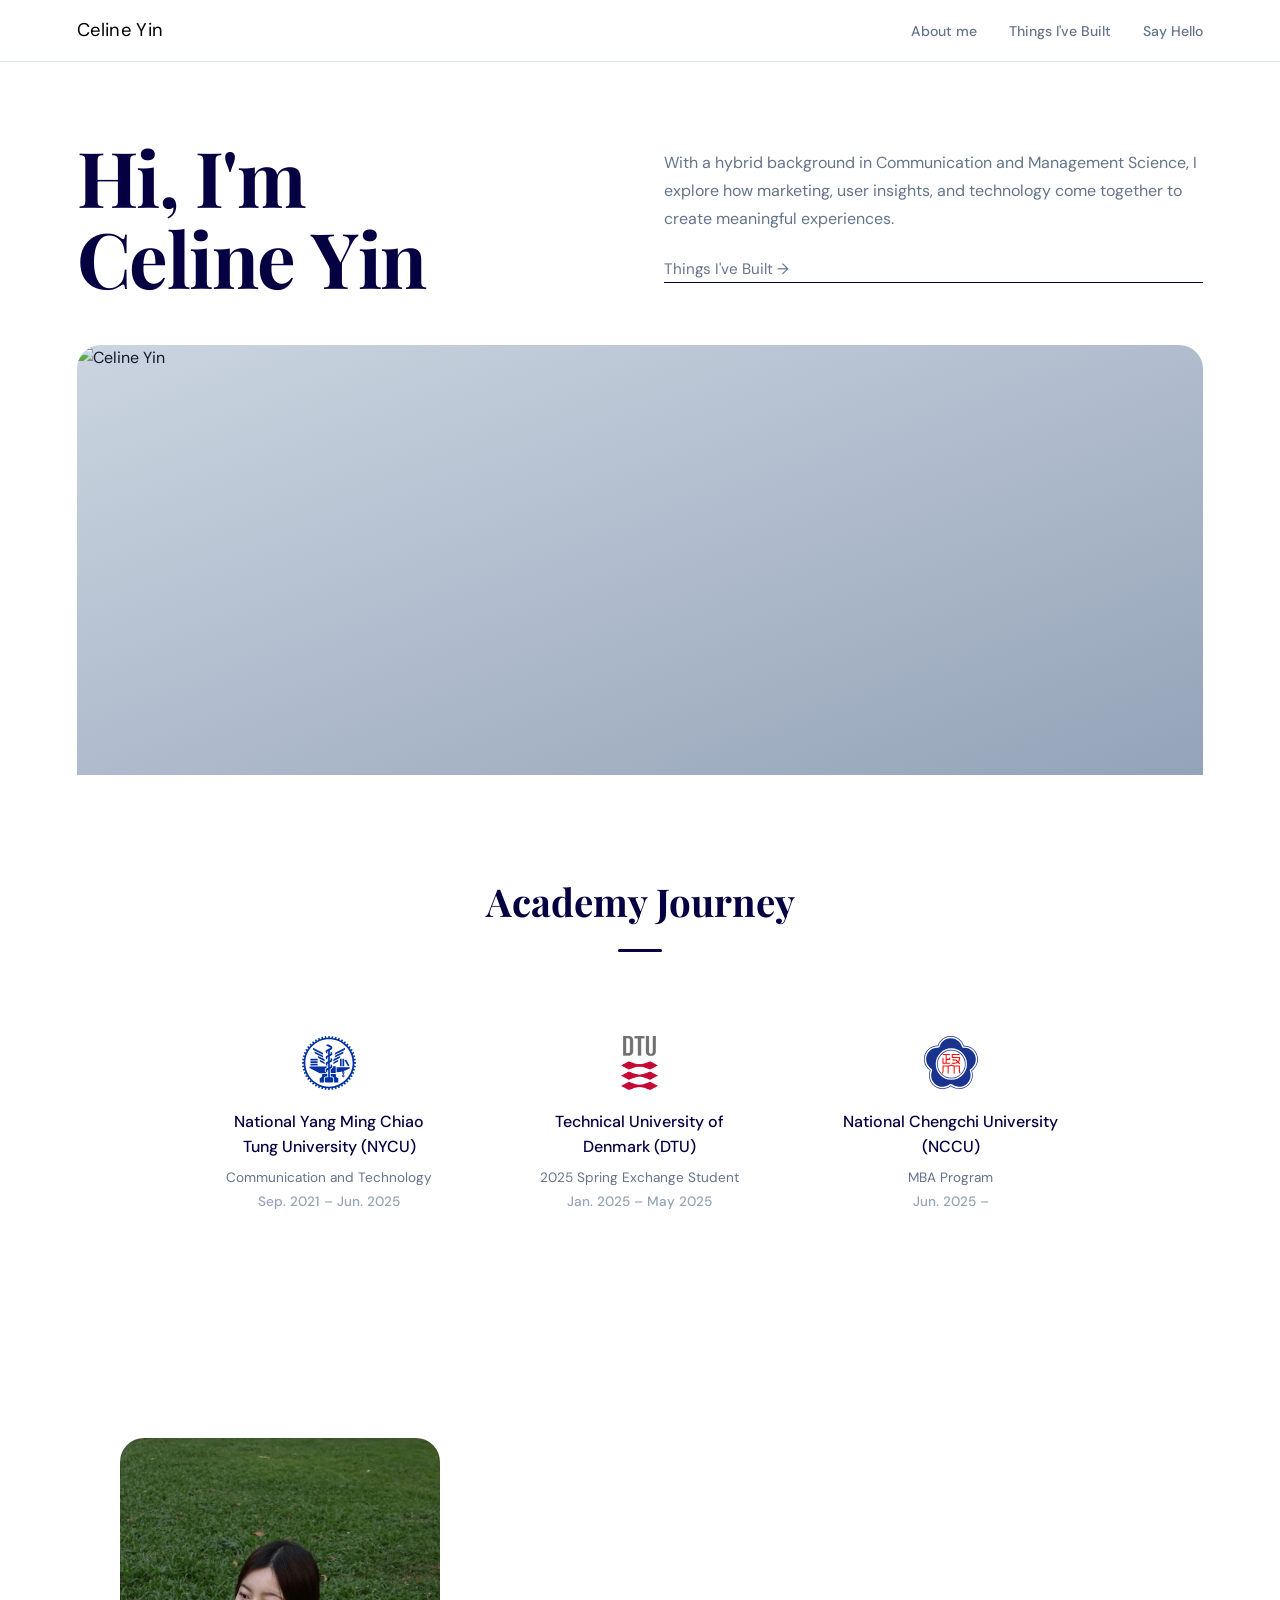
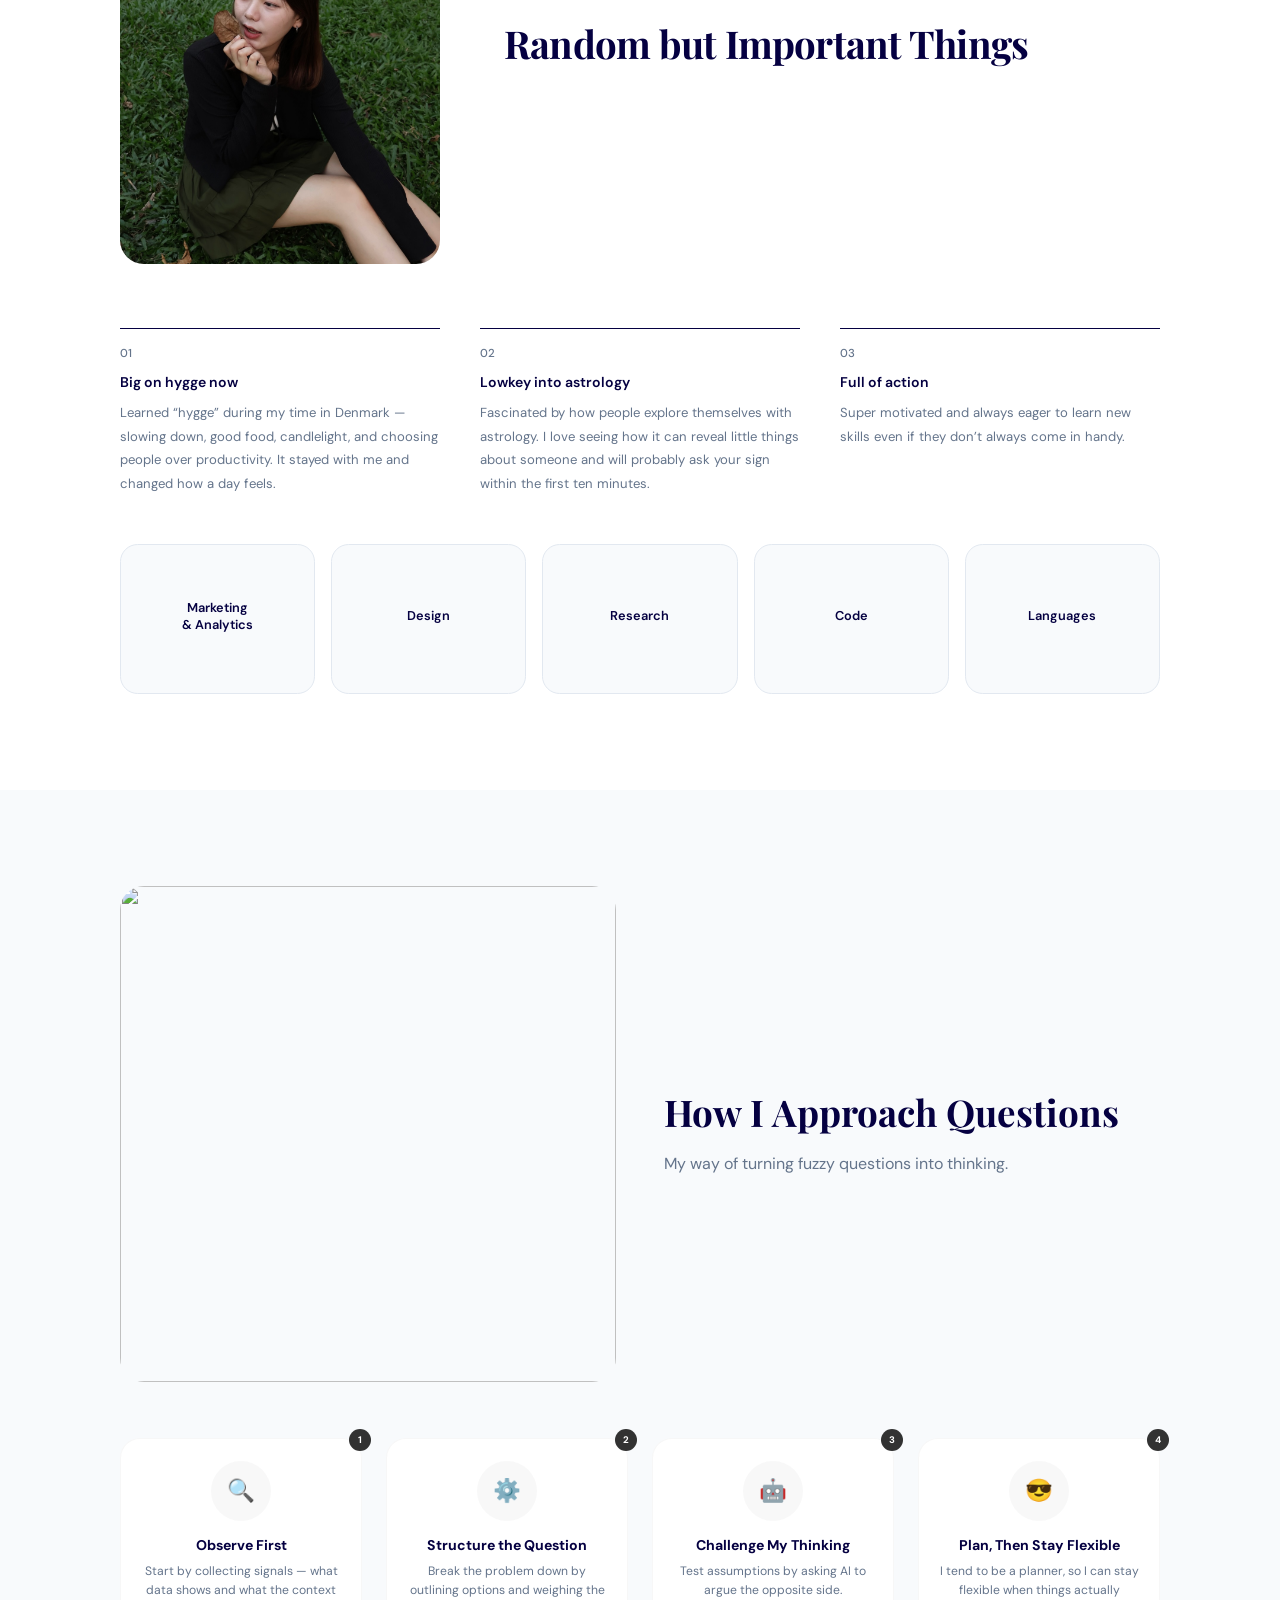
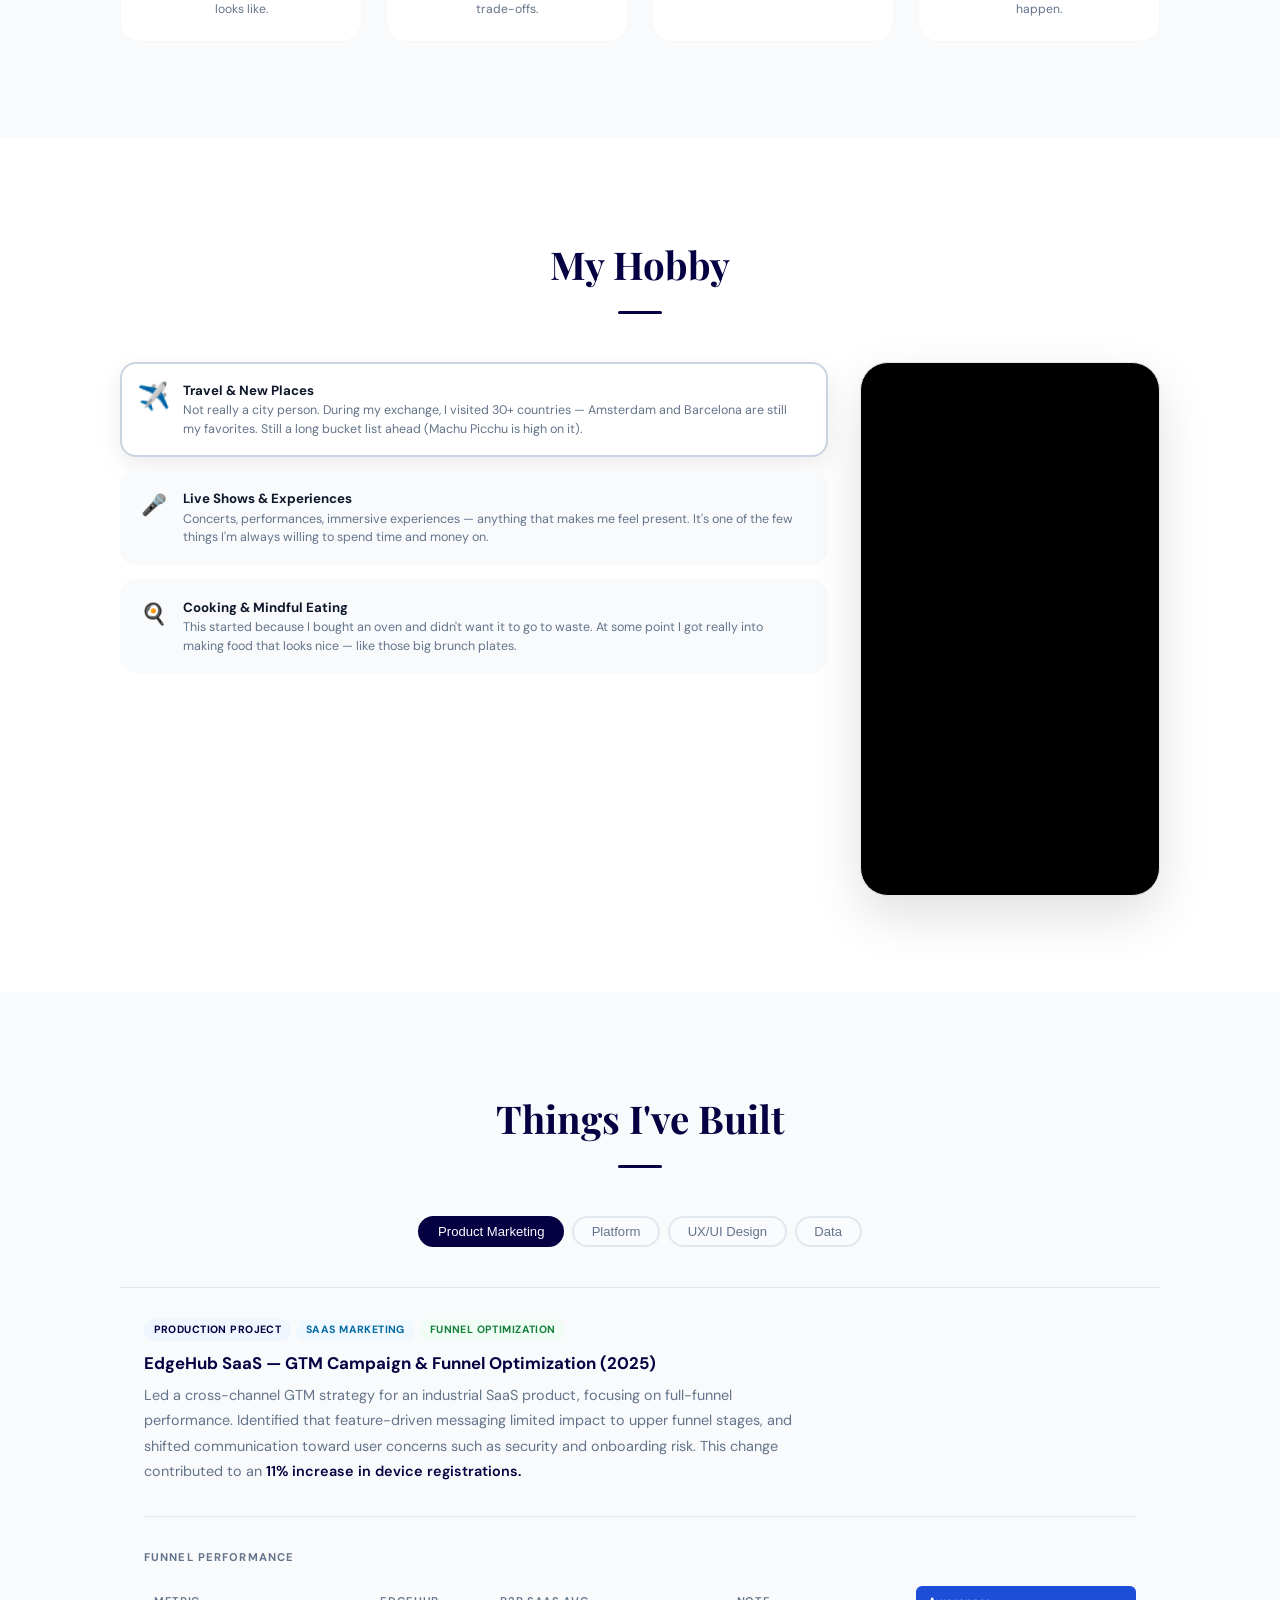
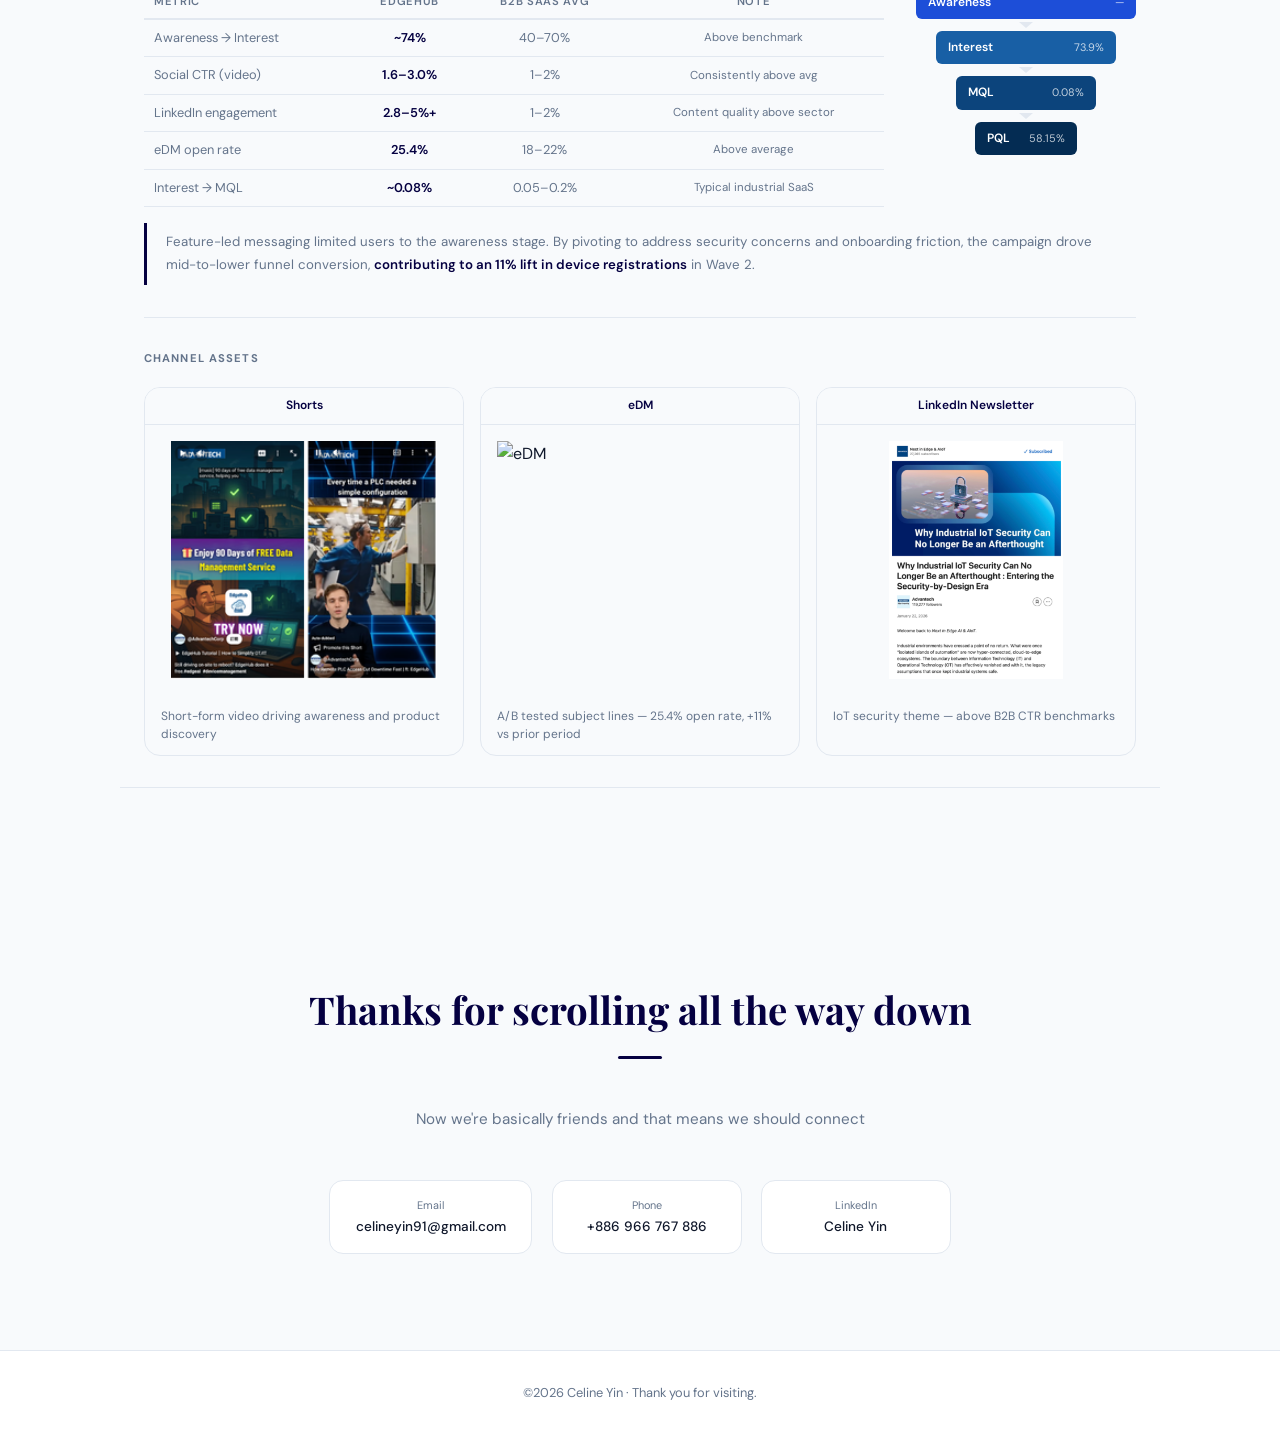
==== commit 6aea103e: "Update portfolio.html" ====
--- a/portfolio.html
+++ b/portfolio.html
@@ -818,6 +818,8 @@
             background: var(--bg);
         }
 
+
+
         .channel-img {
             width: 100%;
             height: 100%;
@@ -1227,10 +1229,11 @@
 
         .ux-img-ph {
             background: var(--bg);
+            height: 270px;
             display: flex;
             align-items: center;
             justify-content: center;
-            padding: 1.5rem;
+
         }
 
         .ux-img-ph p {
@@ -1305,15 +1308,15 @@
         }
 
         .stat-num {
-            font-family: 'Playfair Display', serif;
-            font-size: 1.5rem;
+            font-family: 'DM Sans', sans-serif;
+            font-size: 1.4rem;
             color: var(--text);
             display: block;
-            margin-bottom: .2rem;
+            margin-bottom: .1rem;
         }
 
         .stat-lbl {
-            font-size: .7rem;
+            font-size: .8rem;
             color: var(--muted);
         }
 
@@ -2255,20 +2258,20 @@
                 <div class="channel-grid">
                     <div class="channel-card">
                         <div class="channel-card-head">Shorts</div>
-                        <div class="channel-img-ph" style="aspect-ratio:9/16;max-height:200px;"><img class="channel-img"
+                        <div class="channel-img-ph" style="aspect-ratio:9/16;max-height:270px;"><img class="channel-img"
                                 src="shorts.png" alt="Shorts"></div>
                         <div class="channel-card-body">Short-form video driving awareness and product discovery</div>
                     </div>
                     <div class="channel-card">
                         <div class="channel-card-head">eDM</div>
-                        <div class="channel-img-ph" style="aspect-ratio:3/4;max-height:200px;"><img class="channel-img"
+                        <div class="channel-img-ph" style="aspect-ratio:3/4;max-height:270px;"><img class="channel-img"
                                 src="eDM.png" alt="eDM"></div>
                         <div class="channel-card-body">A/B tested subject lines — 25.4% open rate, +11% vs prior period
                         </div>
                     </div>
                     <div class="channel-card">
                         <div class="channel-card-head">LinkedIn Newsletter</div>
-                        <div class="channel-img-ph" style="aspect-ratio:3/4;max-height:200px;"><img class="channel-img"
+                        <div class="channel-img-ph" style="aspect-ratio:3/4;max-height:270px;"><img class="channel-img"
                                 src="Newsletter.png" alt="Newsletter"></div>
                         <div class="channel-card-body">IoT security theme — above B2B CTR benchmarks</div>
                     </div>
@@ -2326,22 +2329,21 @@
 
                 <hr class="proj-sub-divider">
                 <div>
-                    <div class="proj-tags"><span class="ptag ptag-blue">Production Project</span><span
-                            class="ptag ptag-sky">SaaS Marketing</span><span class="ptag ptag-green">A/B Testing</span>
+                    <div class="proj-tags"><span class="ptag ptag-blue">Platform Strategy</span><span
+                            class="ptag ptag-sky">Internal Workshop</span>
                     </div>
                     <h2>Marketplace Sales Enablement Workshop</h2>
 
-                    <p class="proj-summary">Planned and executed a Marketplace sales enablement workshop, mapping
-                        platform capabilities to key stages of the sales process (e.g., discovery, solution alignment,
-                        and evaluation).
-                        Enabled BD teams to translate technical product features into actionable customer-facing sales
-                        scenarios and communication frameworks.</p>
+                    <p class="proj-summary">Delivered a sales enablement workshop by structuring fragmented platform
+                        capabilities into pre-
+                        and post-transaction stages, enabling BD teams to translate features into actionable sales
+                        scenarios.</p>
 
                     <div class="marketplace-grid">
                         <div class="mkt-img-card">
                             <div class="mkt-img-card-head">Sales Resource（Pre-Sales）</div>
                             <div class="mkt-img-ph">
-                                <img class="channel-img" src="after.png" alt="after">
+                                <img class="channel-img" src="before.png" alt="after">
                             </div>
                         </div>
                         <div class="mkt-img-card">
@@ -2364,13 +2366,10 @@
                     <div class="proj-tags"><span class="ptag ptag-blue">Production Project</span><span
                             class="ptag ptag-sky">HCI</span><span class="ptag ptag-green">Figma</span></div>
                     <h2>Mobile Ear — Assistive Mobile App for the Hearing Impaired</h2>
-                    <p class="ux-summary">Using user-centred design as its core methodology, this project applied the
-                        Double Diamond model to design Mobile Ear — a mobile app helping hearing-impaired users bridge
-                        the information gap when using public transportation.</p>
-                    <p class="ux-summary">Through iterative need analysis, this project taught me how to balance
-                        human-centred thinking with technical application in product and service design — <a
-                            href="#">from defining the problem to delivering a solution that genuinely addresses user
-                            pain points.</a></p>
+                    <p class="ux-summary">Designed a mobile application to help hearing-impaired users navigate public
+                        transportation by reducing information gaps in real-time environments.</p>
+                    <p class="ux-summary">Guided by a user-centered approach and the Double Diamond framework, the
+                        project focuses on translating user needs into accessible and intuitive product experiences.</p>
                     <p class="proj-section-label">Project Flow</p>
                     <div class="process-row">
                         <div class="process-node">
@@ -2430,79 +2429,80 @@
                     <div class="ux-img-grid-3">
                         <div class="ux-img-card">
                             <div class="ux-img-head">Affinity Mapping</div>
-                            <div class="ux-img-ph" style="aspect-ratio:4/3;">
-                                <img src="Prototypes.png">
-                            </div>
+                            <div class="ux-img-ph"><img class="channel-img" src="AffinityMapping.png"
+                                    alt="AffinityMapping"></div>
                         </div>
                         <div class="ux-img-card">
                             <div class="ux-img-head">Wireframes</div>
-                            <div class="ux-img-ph" style="aspect-ratio:4/3;">
-                                <img src="Prototypes.png">
-                            </div>
+                            <div class="ux-img-ph"><img class="channel-img" src="Wireframes.png" alt="Wireframes"></div>
                         </div>
                         <div class="ux-img-card">
                             <div class="ux-img-head">High-Fidelity Prototype</div>
-                            <div class="ux-img-ph" style="aspect-ratio:4/3;">
-                                <img src="Prototypes.png">
+                            <div class="ux-img-ph"><img class="channel-img" src="Prototypes.png" alt="SPrototypes">
                             </div>
                         </div>
                     </div>
                 </div>
                 <hr class="proj-sub-divider">
                 <div class="ux-proj">
-                    <div class="proj-tags"><span class="ptag ptag-blue">Production Project</span><span
-                            class="ptag ptag-sky">SaaS Marketing</span><span class="ptag ptag-green">User Interface
+                    <div class="proj-tags"><span class="ptag ptag-sky">SaaS</span><span class="ptag ptag-green">User
+                            Interface
                             Design</span>
                     </div>
                     <h2>Advantech Marketplace — Website Content Optimisation</h2>
-                    <p class="ux-summary">Supported the content restructuring and layout optimisation of Marketplace
-                        solution pages and feature pages. Starting from user comprehension and conversion flow, I
-                        analysed existing page issues, proposed adjustment directions, and delivered wireframes and
-                        component documentation.</p>
+                    <p class="ux-summary">Contributed to content restructuring and layout optimisation of Marketplace
+                        pages by analysing user journey and benchmarking competitor websites. Identified gaps in
+                        existing components and explored alternative presentation patterns (e.g., dropdown structures
+                        and content grouping).
+                    </p>
                     <p class="proj-section-label">Component Inventory &amp; New Additions</p>
                     <div class="ux-bullets">
-                        <p class="ub-title">Key work included:</p>
+                        <p class="ub-title">Key workflow included:</p>
+                        <div class="ux-bullet-item">
+                            <div class="ub-dot"></div>
+                            <p>Analysed competitor websites to benchmark component structures</p>
+                        </div>
                         <div class="ux-bullet-item">
                             <div class="ub-dot"></div>
                             <p>Audited existing components (overview, use case, CTA blocks)</p>
                         </div>
                         <div class="ux-bullet-item">
                             <div class="ub-dot"></div>
-                            <p>Added missing content modules (application scenarios, value summaries)</p>
+                            <p>Proposed additional UI modules based on and content needs</p>
                         </div>
                         <div class="ux-bullet-item">
                             <div class="ub-dot"></div>
-                            <p>Adjusted component order to better match reading flow: problem → solution → action</p>
+                            <p>Collaborated with the UI team to refine and define new components</p>
                         </div>
                     </div>
                     <div class="ux-img-grid-2">
                         <div class="ux-img-card">
-                            <div class="ux-img-head">Component — FAQ</div>
+                            <div class="ux-img-head">Benchmarking & Struture Analysis</div>
                             <div class="ux-img-ph" style="aspect-ratio:16/9;">
-                                <img class="channel-img" src="after.png" alt="after">
+                                <img class="channel-img" src="amazon.png" alt="Benchmarking & Pattern Analysis">
                             </div>
                         </div>
                         <div class="ux-img-card">
-                            <div class="ux-img-head">Component — Hero Banner</div>
+                            <div class="ux-img-head">Benchmarking & Dropdown Analysis</div>
                             <div class="ux-img-ph" style="aspect-ratio:16/9;">
-                                <img class="channel-img" src="after.png" alt="after">
+                                <img class="channel-img" src="Dropdown.png" alt="after">
                             </div>
                         </div>
                         <div class="ux-img-card">
-                            <div class="ux-img-head">View All Pages — Layout Template</div>
+                            <div class="ux-img-head">Component Proposal（Role-based entry design））</div>
                             <div class="ux-img-ph" style="aspect-ratio:16/9;">
-                                <img class="channel-img" src="after.png" alt="after">
+                                <img class="channel-img" src="proposal.png" alt="Component Proposal">
                             </div>
                         </div>
                         <div class="ux-img-card">
-                            <div class="ux-img-head">Component — Video</div>
+                            <div class="ux-img-head">UI Component Design Figma</div>
                             <div class="ux-img-ph" style="aspect-ratio:16/9;">
-                                <img class="channel-img" src="after.png" alt="after">
+                                <img class="channel-img" src="Design.png" alt="UI Component Design">
                             </div>
                         </div>
                     </div>
-                    <div class="nda-note1">Selected slides illustrating how platform capabilities were translated
-                        into structured sales scenarios.</div>
+                    <div class="nda-note1">Due to confidentiality, details have been generalized and are shared for
+                        portfolio purposes only.</div>
                 </div>
             </div>
 
@@ -2513,10 +2513,11 @@
                             Research
                         </span></div>
                     <h2>Amazon Go — Consumer Perception of Unmanned Retail</h2>
-                    <p class="ux-summary">Using Amazon Go's cashierless model as the core case, this study explored how
-                        emerging technology influences consumer behaviour and analysed what the rise of AI retail means
-                        for the future of the industry in Taiwan.</p>
-                    <div class="ux-role-badge">Primary responsibility: <strong>survey design &amp; data
+                    <p class="ux-summary">Explored how emerging retail technologies influence consumer behaviour, using
+                        Amazon Go as a case study to understand adoption drivers and barriers in Taiwan.
+                        Led survey design and data analysis to examine user trust, acceptance, and purchase intention,
+                        combining quantitative (n=300) and qualitative insights (n=8).</p>
+                    <div class="ux-role-badge">Primary responsibility：<strong> survey design &amp; data
                             analysis</strong></div>
                     <p class="proj-section-label">Research Design</p>
                     <div class="research-methods-grid">
@@ -2541,31 +2542,33 @@
                         </div>
                     </div>
                     <div class="finding-card">
-                        <p>78% of respondents saw strong potential in unmanned retail. However, system reliability and
-                            trust-building remain long-term barriers — especially among older and tech-unfamiliar
-                            groups, pointing to the need for future retail innovation to balance technology adoption
-                            with human-centred design.</p>
+                        <p>78% of respondents saw strong potential in unmanned retail. However, adoption remains
+                            constrained by concerns around system reliability and trust
+                            particularly among older and less tech-familiar users, highlighting the need to balance
+                            technological advancement with human-centred design.</p>
                     </div>
                 </div>
                 <hr class="proj-sub-divider">
                 <div class="ux-proj">
                     <div class="proj-tags"><span class="ptag ptag-blue">Data</span><span class="ptag ptag-sky">Academic
                             Research</span></div>
-                    <h2>Social Media Usage &amp; Anxiety — A Cross-Platform Correlation Study</h2>
-                    <p class="ux-summary">A four-person group study examining the relationship between social media
+                    <h2>Analysis of How Different Social Platforms Shape Different Types of Anxietyy</h2>
+                    <p class="ux-summary">This is a four-person group study examining the relationship between social
+                        media
                         usage and different types of anxiety among youth aged 16–24 across Instagram, Dcard, and
                         Xiaohongshu.</p>
-                    <div class="ux-role-badge">Primary responsibility: <strong>verifying the effect of usage time on
-                            anxiety levels &amp; producing distribution charts</strong></div>
+                    <div class="ux-role-badge">Primary responsibility： <strong>Analysed the relationship between usage
+                            time and anxiety levels, and produced data visualisations to support findings.</strong>
+                    </div>
                     <p class="proj-section-label">Study Overview</p>
                     <div class="stat-cards">
-                        <div class="stat-card"><span class="stat-num">441</span><span class="stat-lbl">surveys
+                        <div class="stat-card"><span class="stat-num">441</span><span class="stat-lbl">Surveys
                                 distributed</span></div>
-                        <div class="stat-card"><span class="stat-num">3</span><span class="stat-lbl">platforms
+                        <div class="stat-card"><span class="stat-num">3</span><span class="stat-lbl">Platforms
                                 studied</span></div>
-                        <div class="stat-card"><span class="stat-num">15</span><span class="stat-lbl">hypotheses
+                        <div class="stat-card"><span class="stat-num">15</span><span class="stat-lbl">Hypotheses
                                 tested</span></div>
-                        <div class="stat-card"><span class="stat-num">3</span><span class="stat-lbl">anxiety
+                        <div class="stat-card"><span class="stat-num">3</span><span class="stat-lbl">Anxiety
                                 types</span></div>
                     </div>
                     <p class="proj-section-label">Research Methods</p>
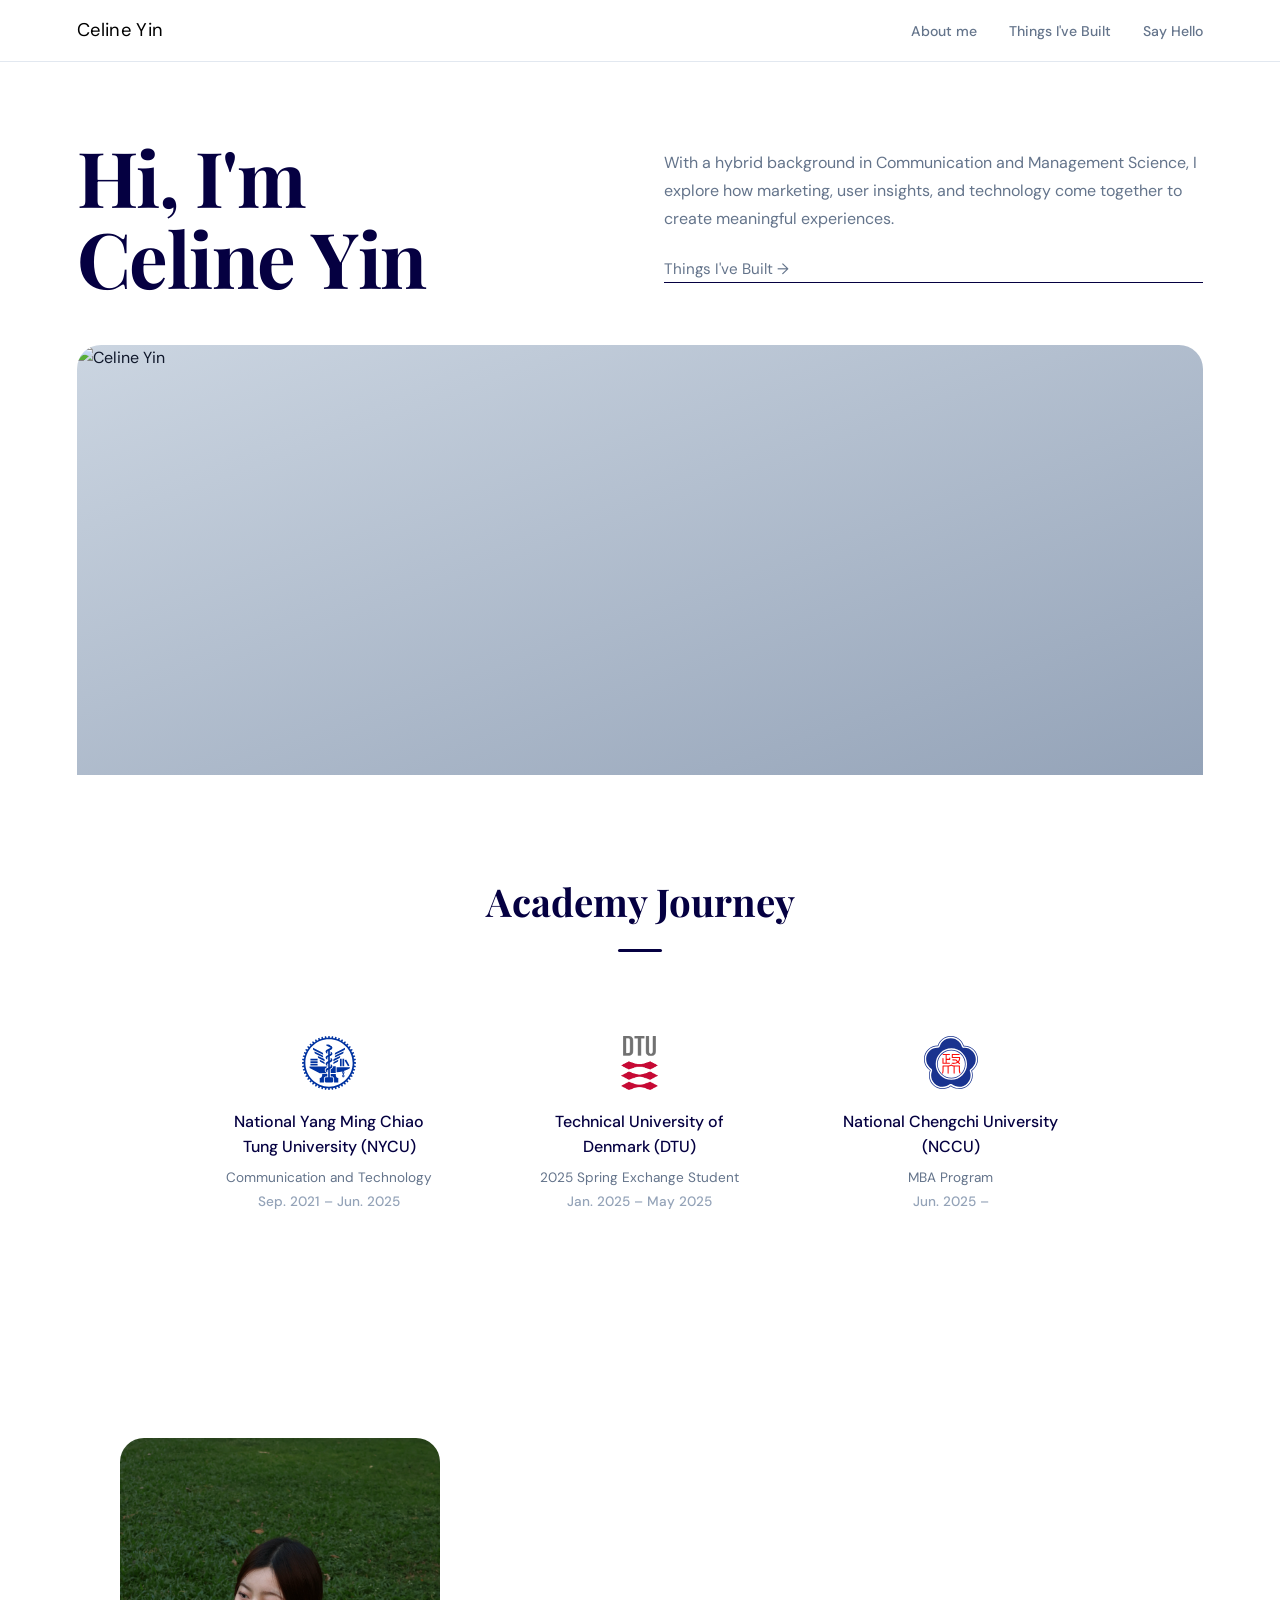
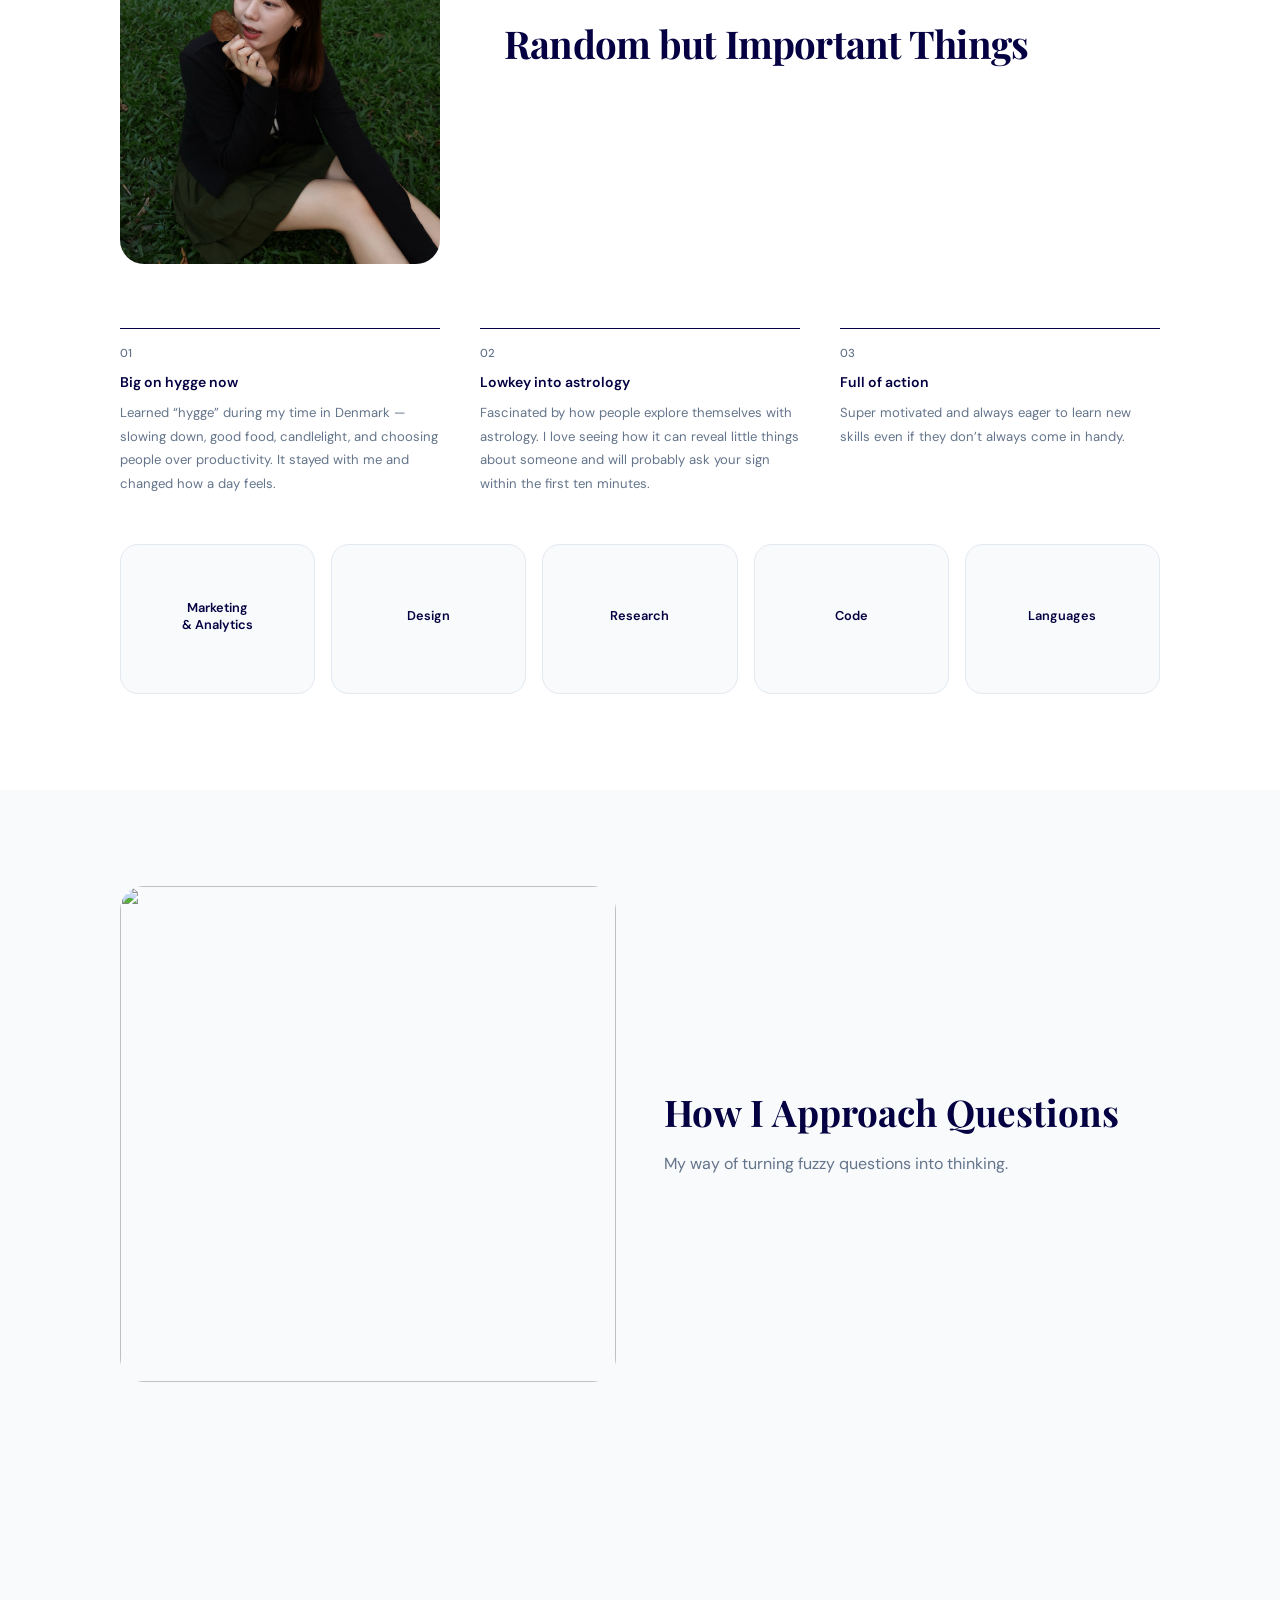
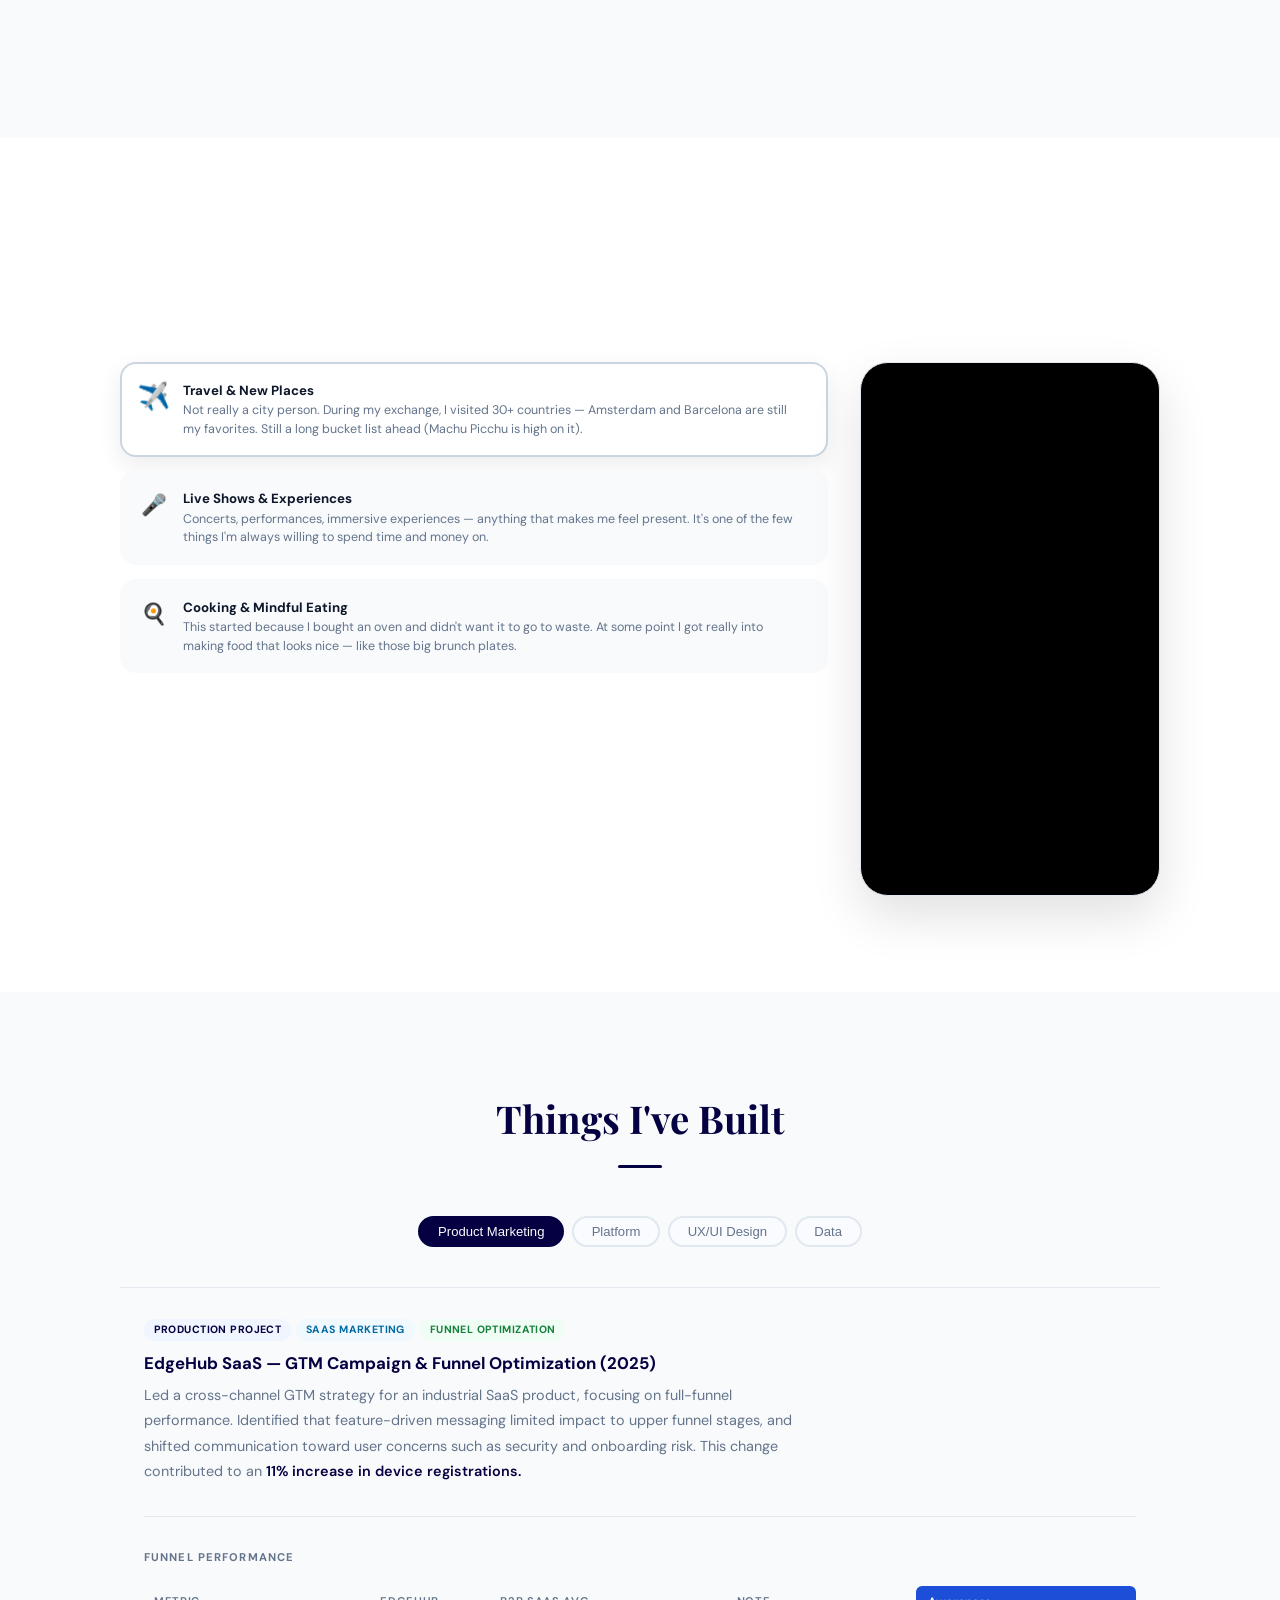
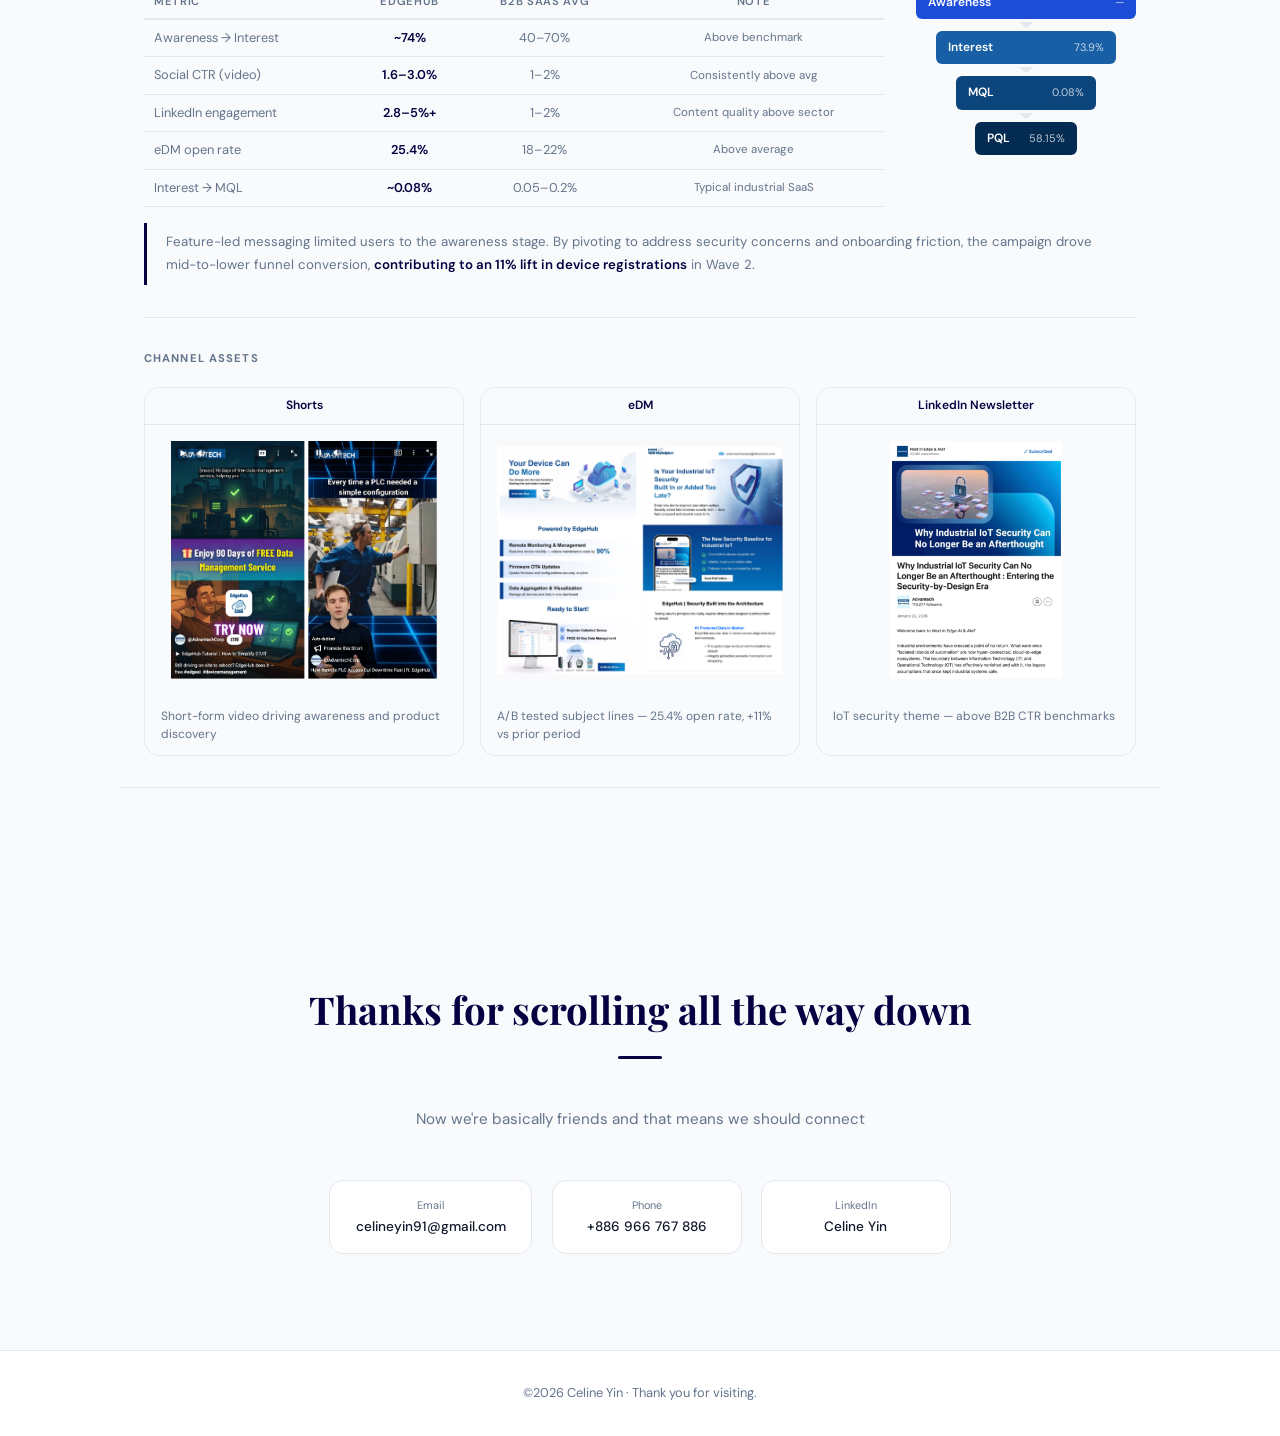
==== commit 797ee733: "Update portfolio.html" ====
--- a/portfolio.html
+++ b/portfolio.html
@@ -1969,7 +1969,7 @@
         <!-- Asymmetric hero: clipped photo floats left, big type right -->
         <div class="about-hero fi">
             <div class="about-photo-wrap">
-                <img src="03.jpg" alt="Celine Yin" class="about-photo">
+                <img src="03.png" alt="Celine Yin" class="about-photo">
             </div>
             <div class="about-hero-text">
                 <h2 class="about-big">Random but Important Things</h2>
@@ -2090,7 +2090,7 @@
     <section id="thought">
         <div class="thought-hero">
             <div class="thought-visual fi-l" id="tiltImg">
-                <img src="02.jpg" alt="">
+                <img src="02.png" alt="">
             </div>
             <div class="thought-text fi-r">
                 <h2>How I Approach Questions</h2>
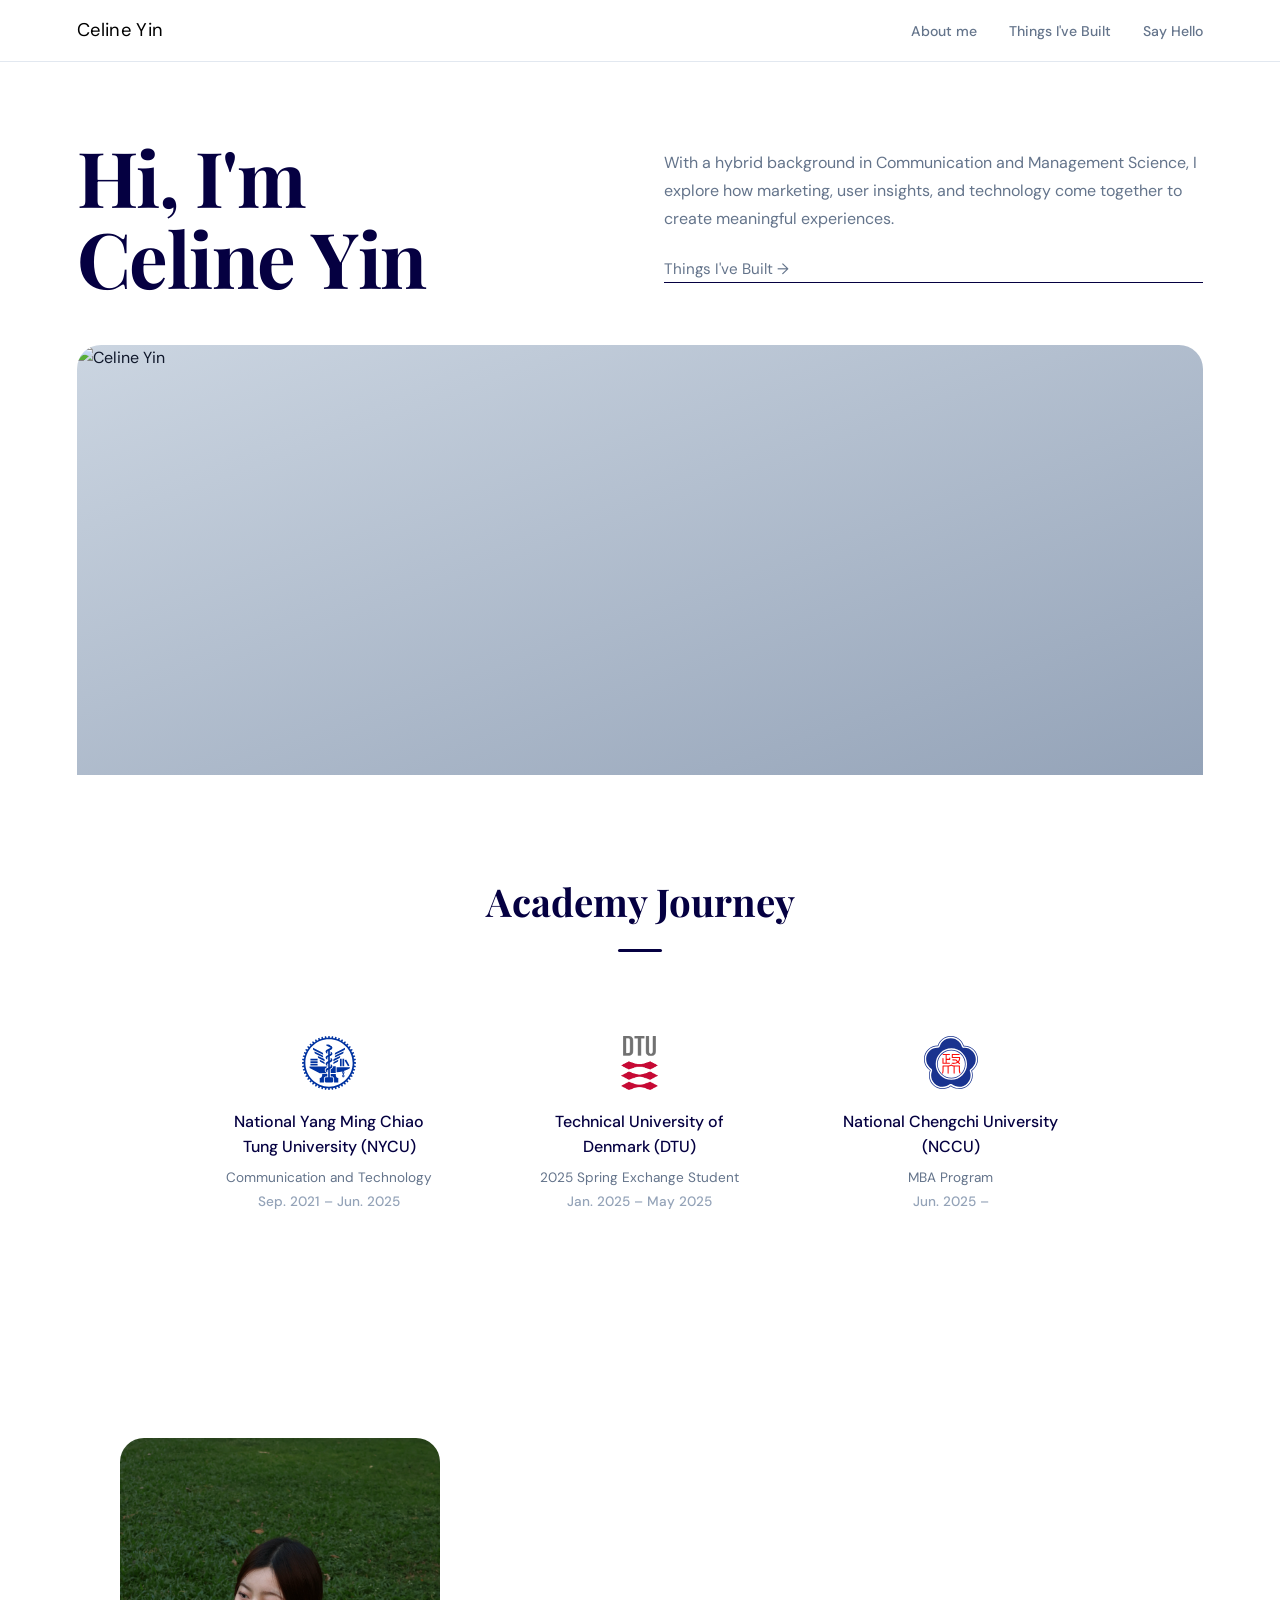
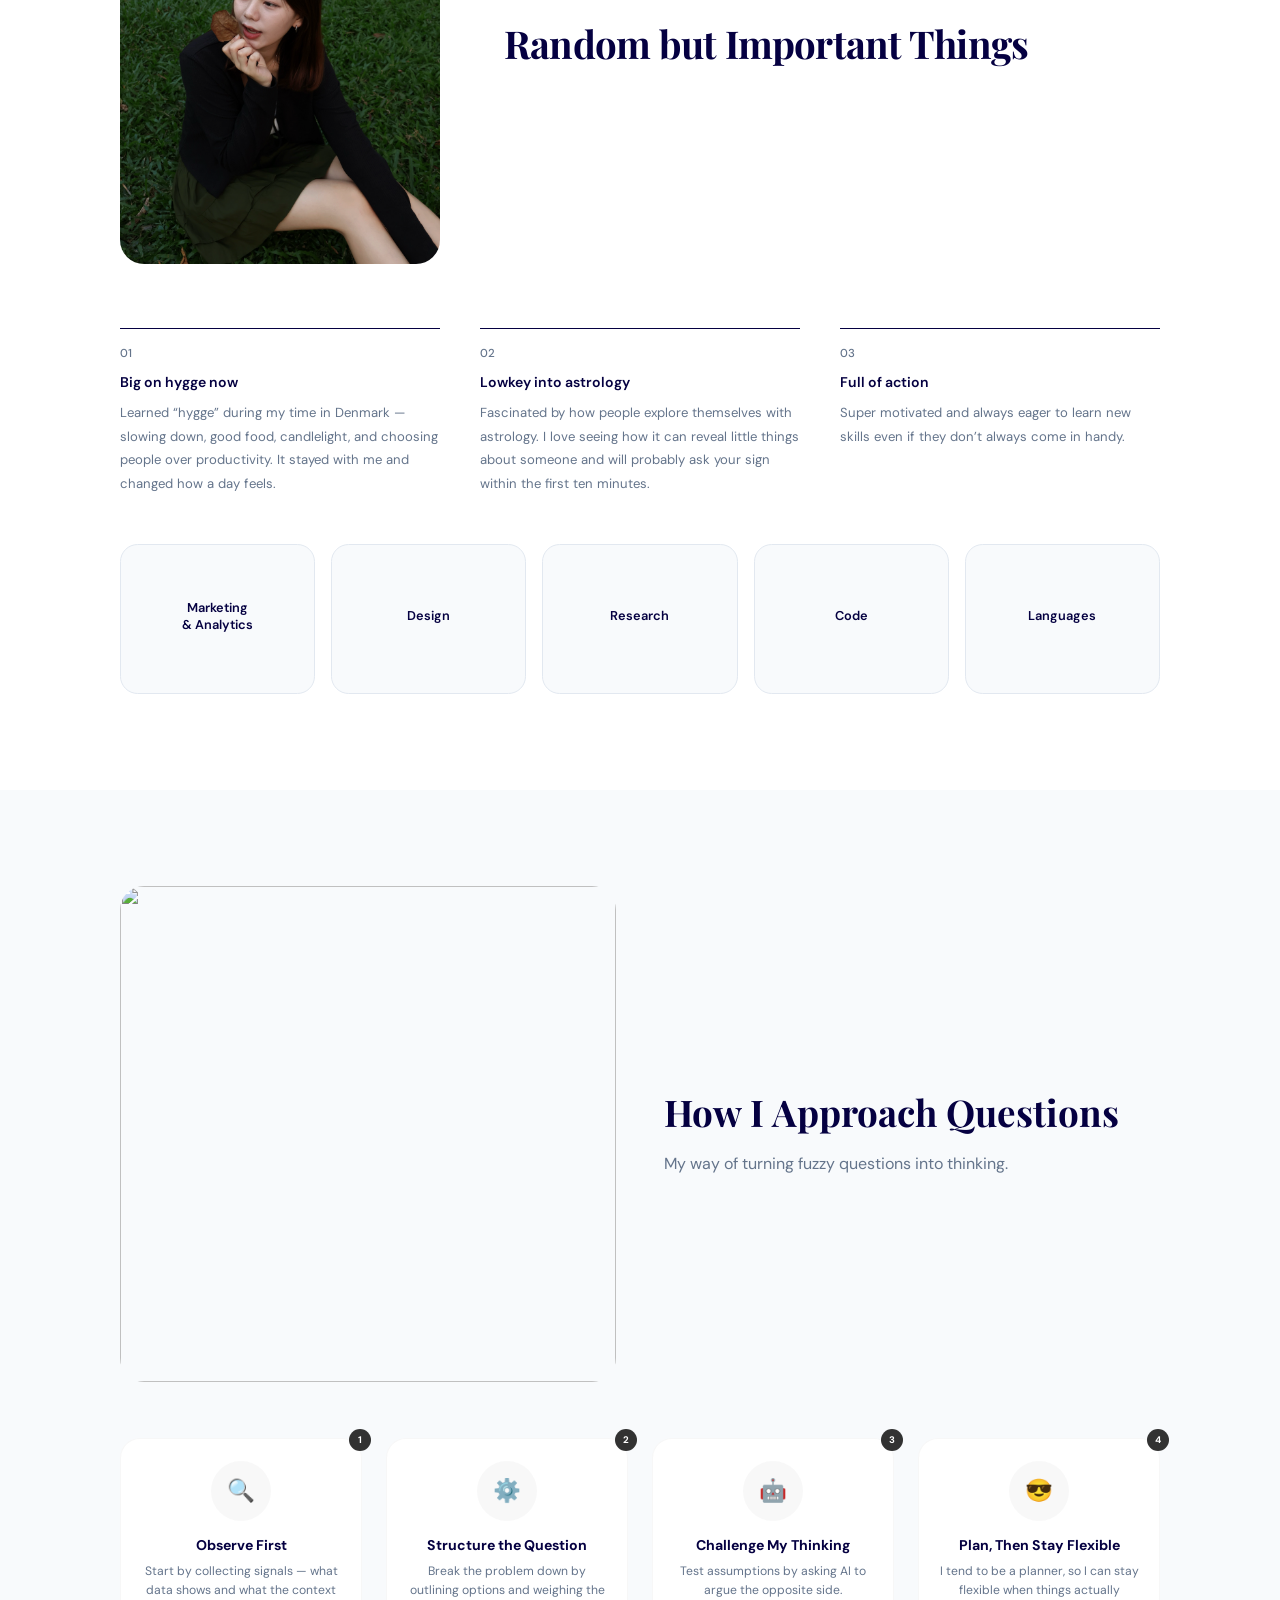
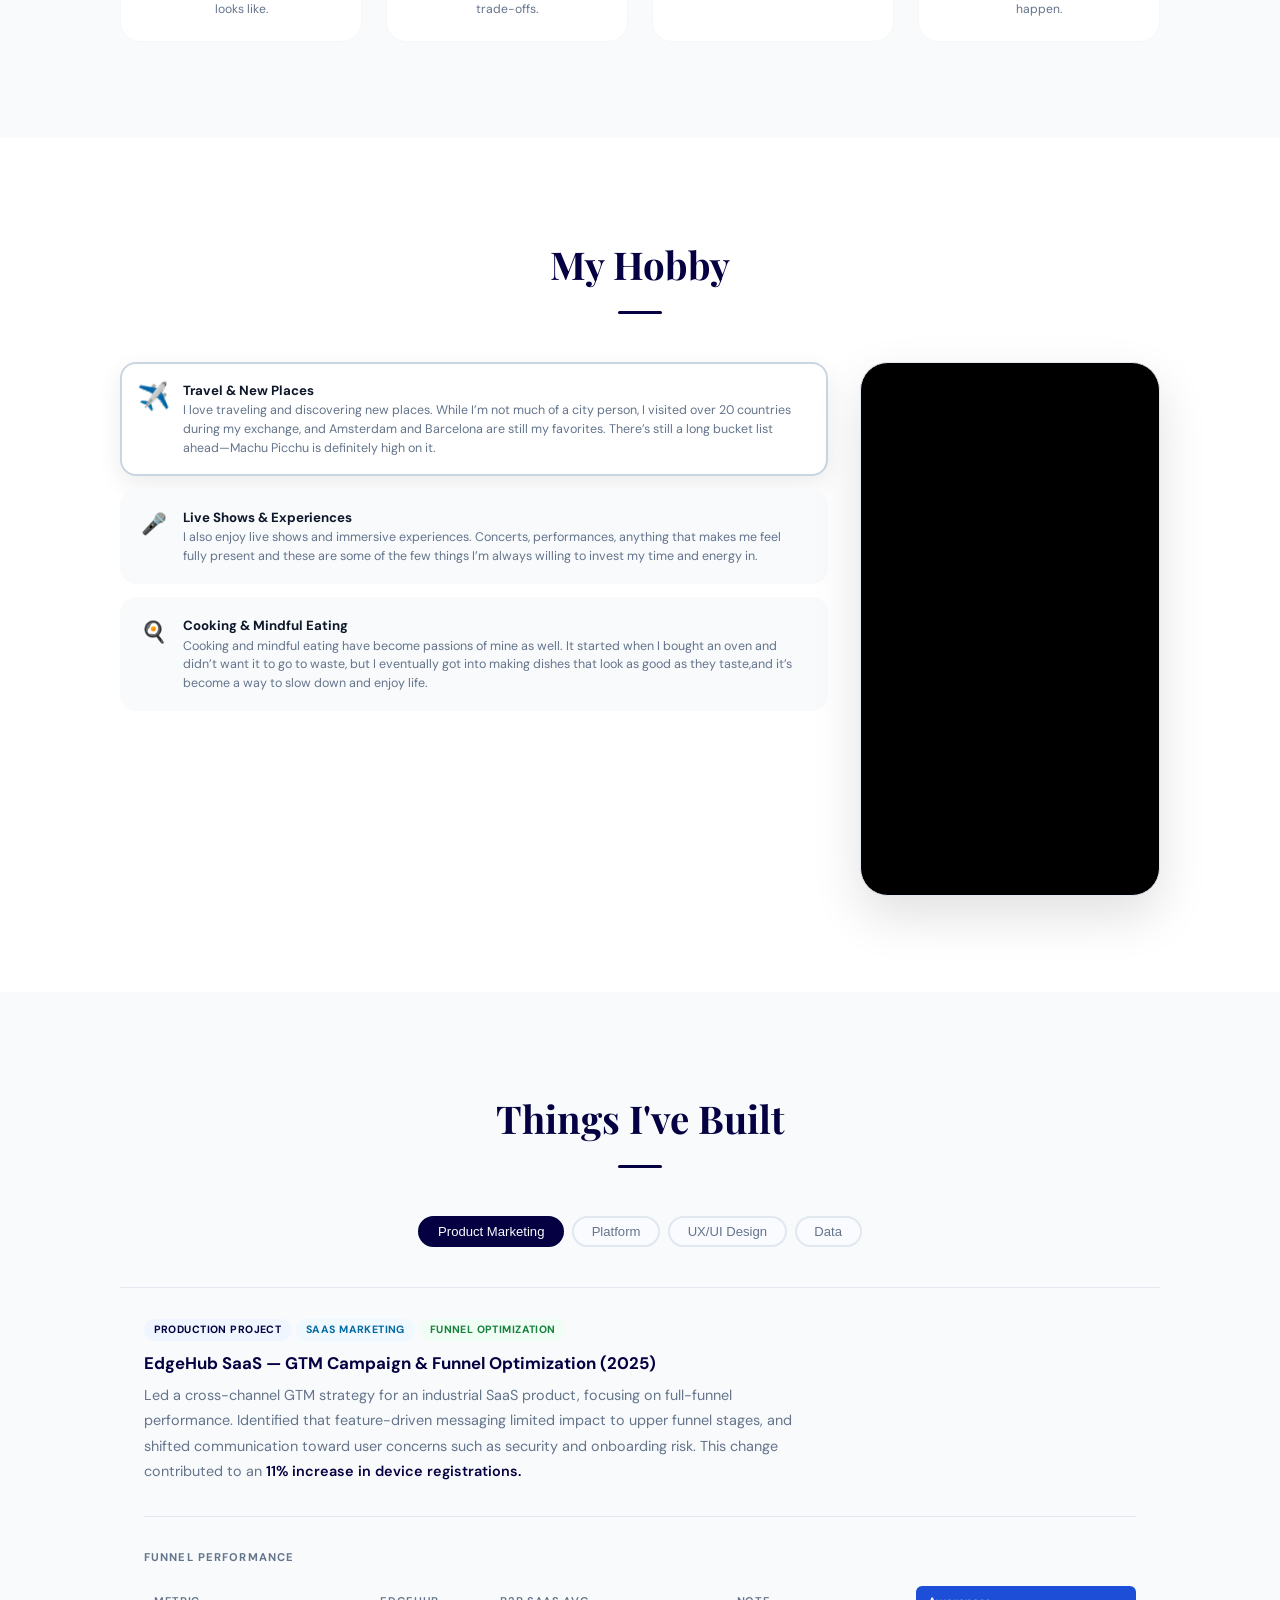
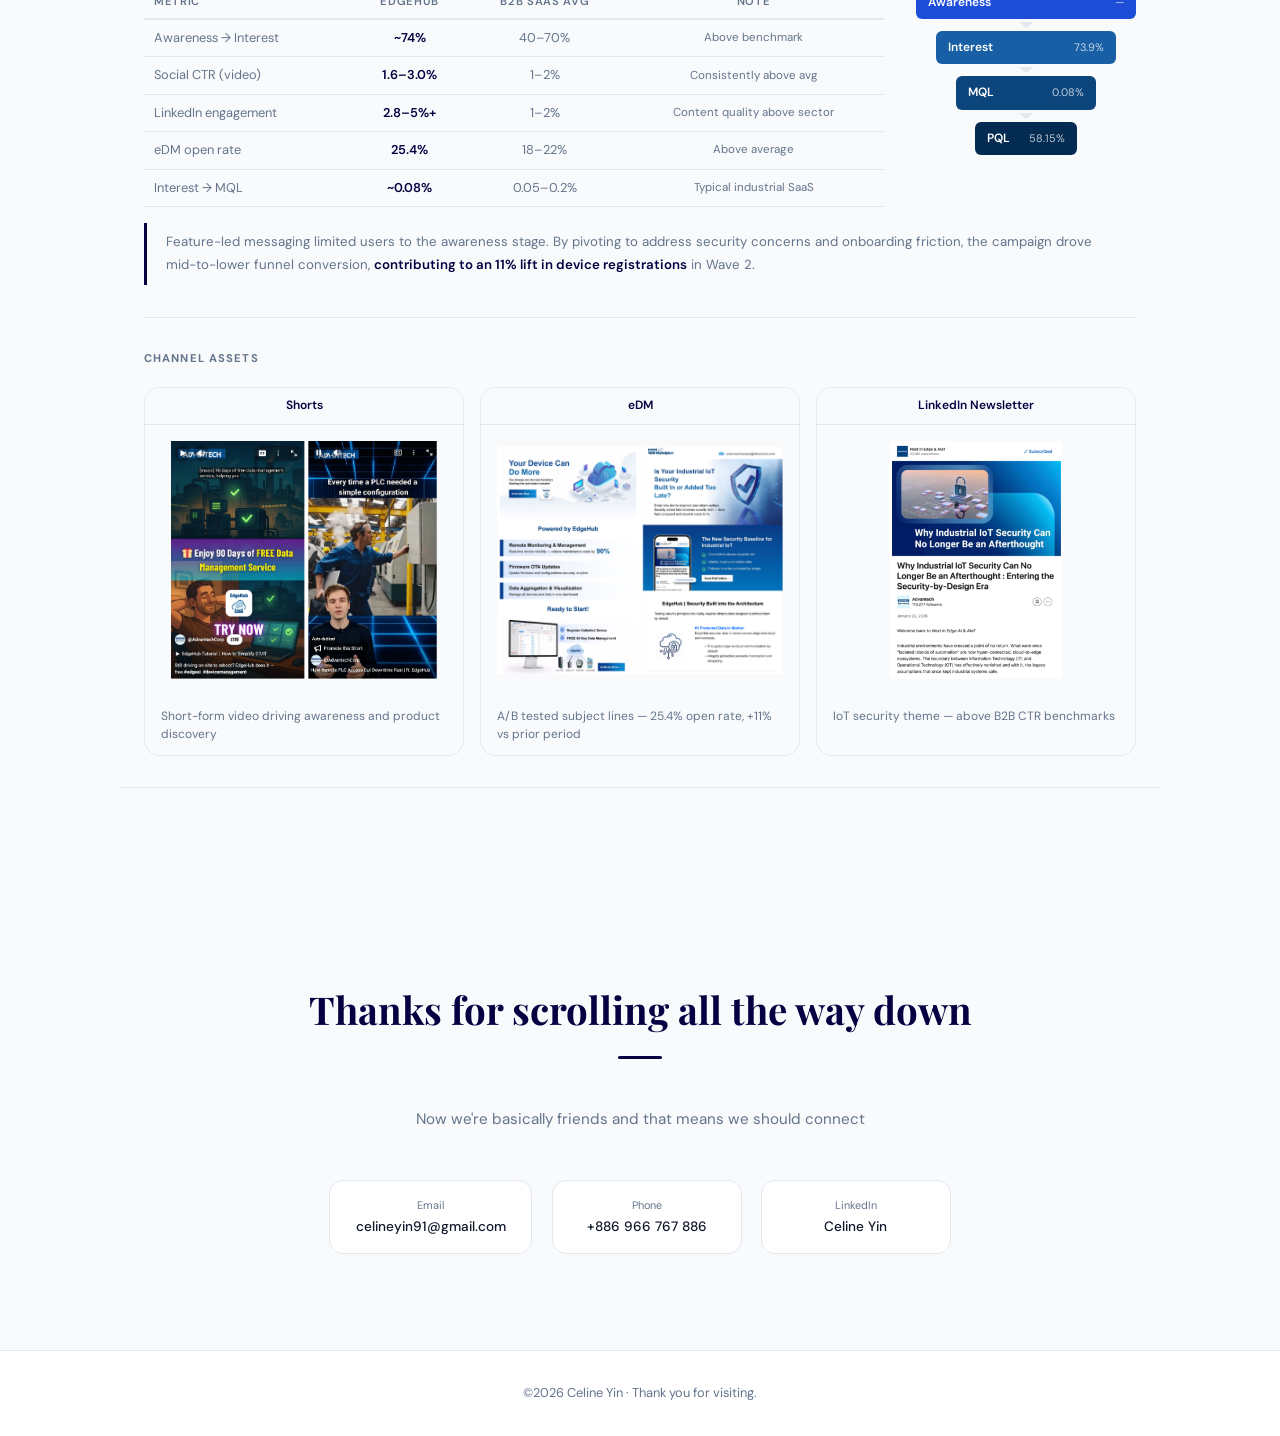
==== commit e2f33222: "Update portfolio.html" ====
--- a/portfolio.html
+++ b/portfolio.html
@@ -2137,9 +2137,8 @@
                         <div class="rc-icon">✈️</div>
                         <div class="rc-body">
                             <h5>Travel & New Places</h5>
-                            <p>Not really a city person. During my exchange, I visited 30+ countries — Amsterdam and
-                                Barcelona are still my favorites. Still a long bucket list ahead (Machu Picchu is high
-                                on it).</p>
+                            <p>I love traveling and discovering new places. While I’m not much of a city person, I visited over 20 countries during my exchange, and Amsterdam and Barcelona are still my favorites. 
+                                There’s still a long bucket list ahead—Machu Picchu is definitely high on it.</p>
                         </div>
                     </div>
                     <div class="recharge-card fi" data-video="concert" onmouseenter="showVideo('concert',this)"
@@ -2147,8 +2146,7 @@
                         <div class="rc-icon">🎤</div>
                         <div class="rc-body">
                             <h5>Live Shows & Experiences</h5>
-                            <p>Concerts, performances, immersive experiences — anything that makes me feel present. It's
-                                one of the few things I'm always willing to spend time and money on.</p>
+                            <p>I also enjoy live shows and immersive experiences. Concerts, performances, anything that makes me feel fully present and these are some of the few things I’m always willing to invest my time and energy in.</p>
                         </div>
                     </div>
                     <div class="recharge-card fi" data-video="cooking" onmouseenter="showVideo('cooking',this)"
@@ -2156,8 +2154,7 @@
                         <div class="rc-icon">🍳</div>
                         <div class="rc-body">
                             <h5>Cooking & Mindful Eating</h5>
-                            <p>This started because I bought an oven and didn't want it to go to waste. At some point I
-                                got really into making food that looks nice — like those big brunch plates.</p>
+                            <p>Cooking and mindful eating have become passions of mine as well. It started when I bought an oven and didn’t want it to go to waste, but I eventually got into making dishes that look as good as they taste,and it’s become a way to slow down and enjoy life.</p>
                         </div>
                     </div>
                 </div>
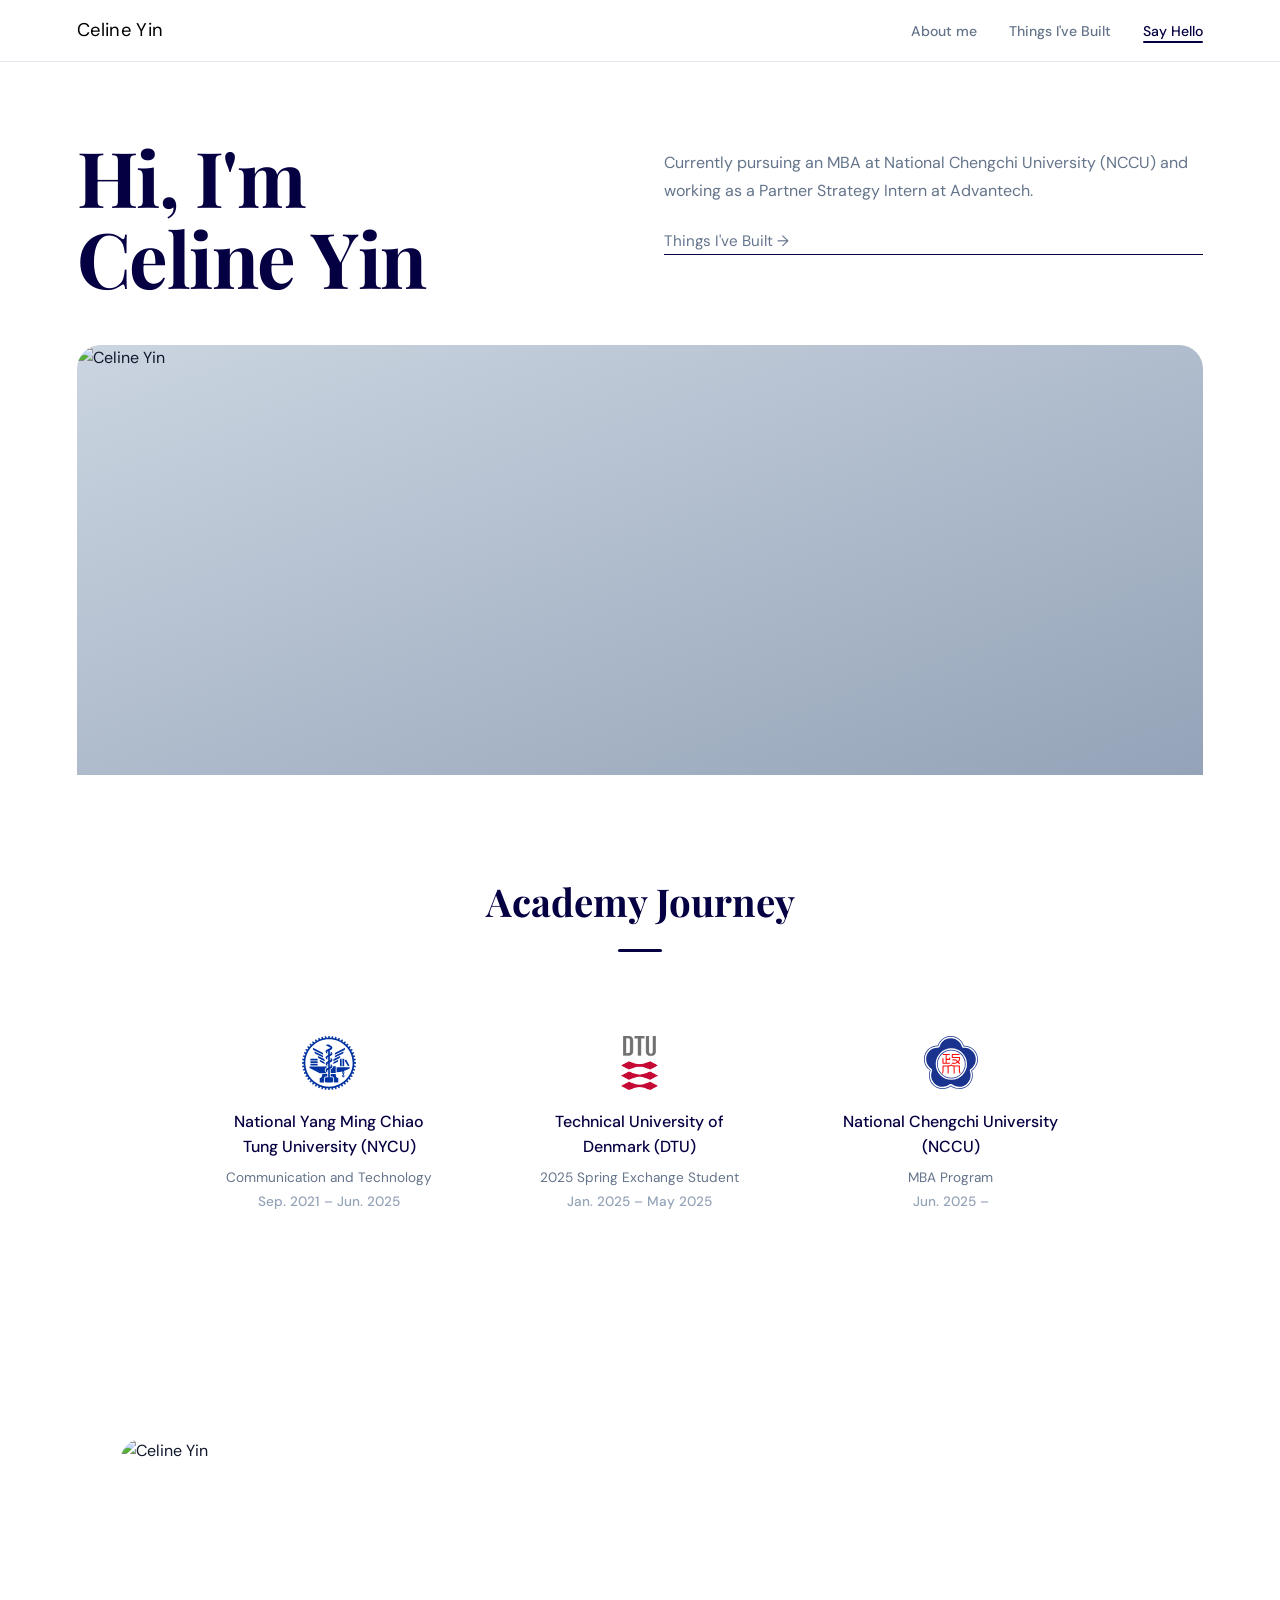
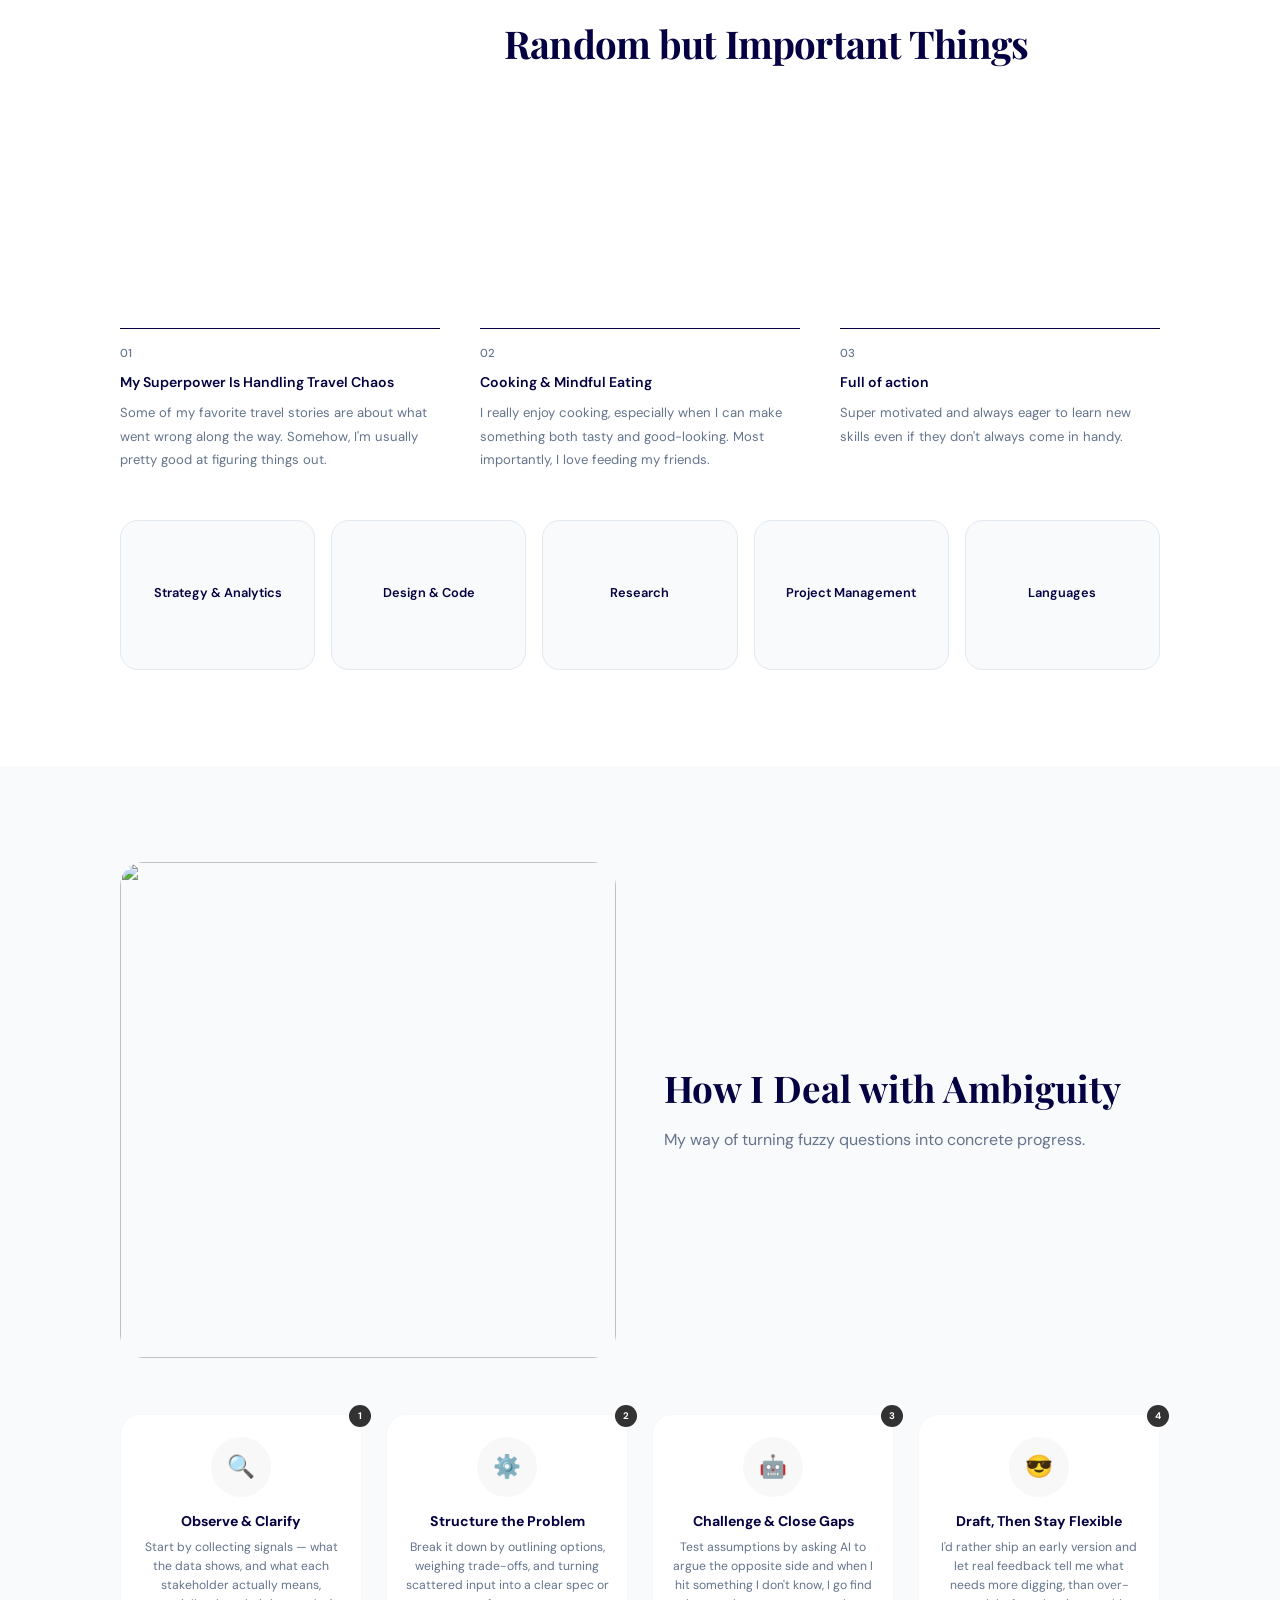
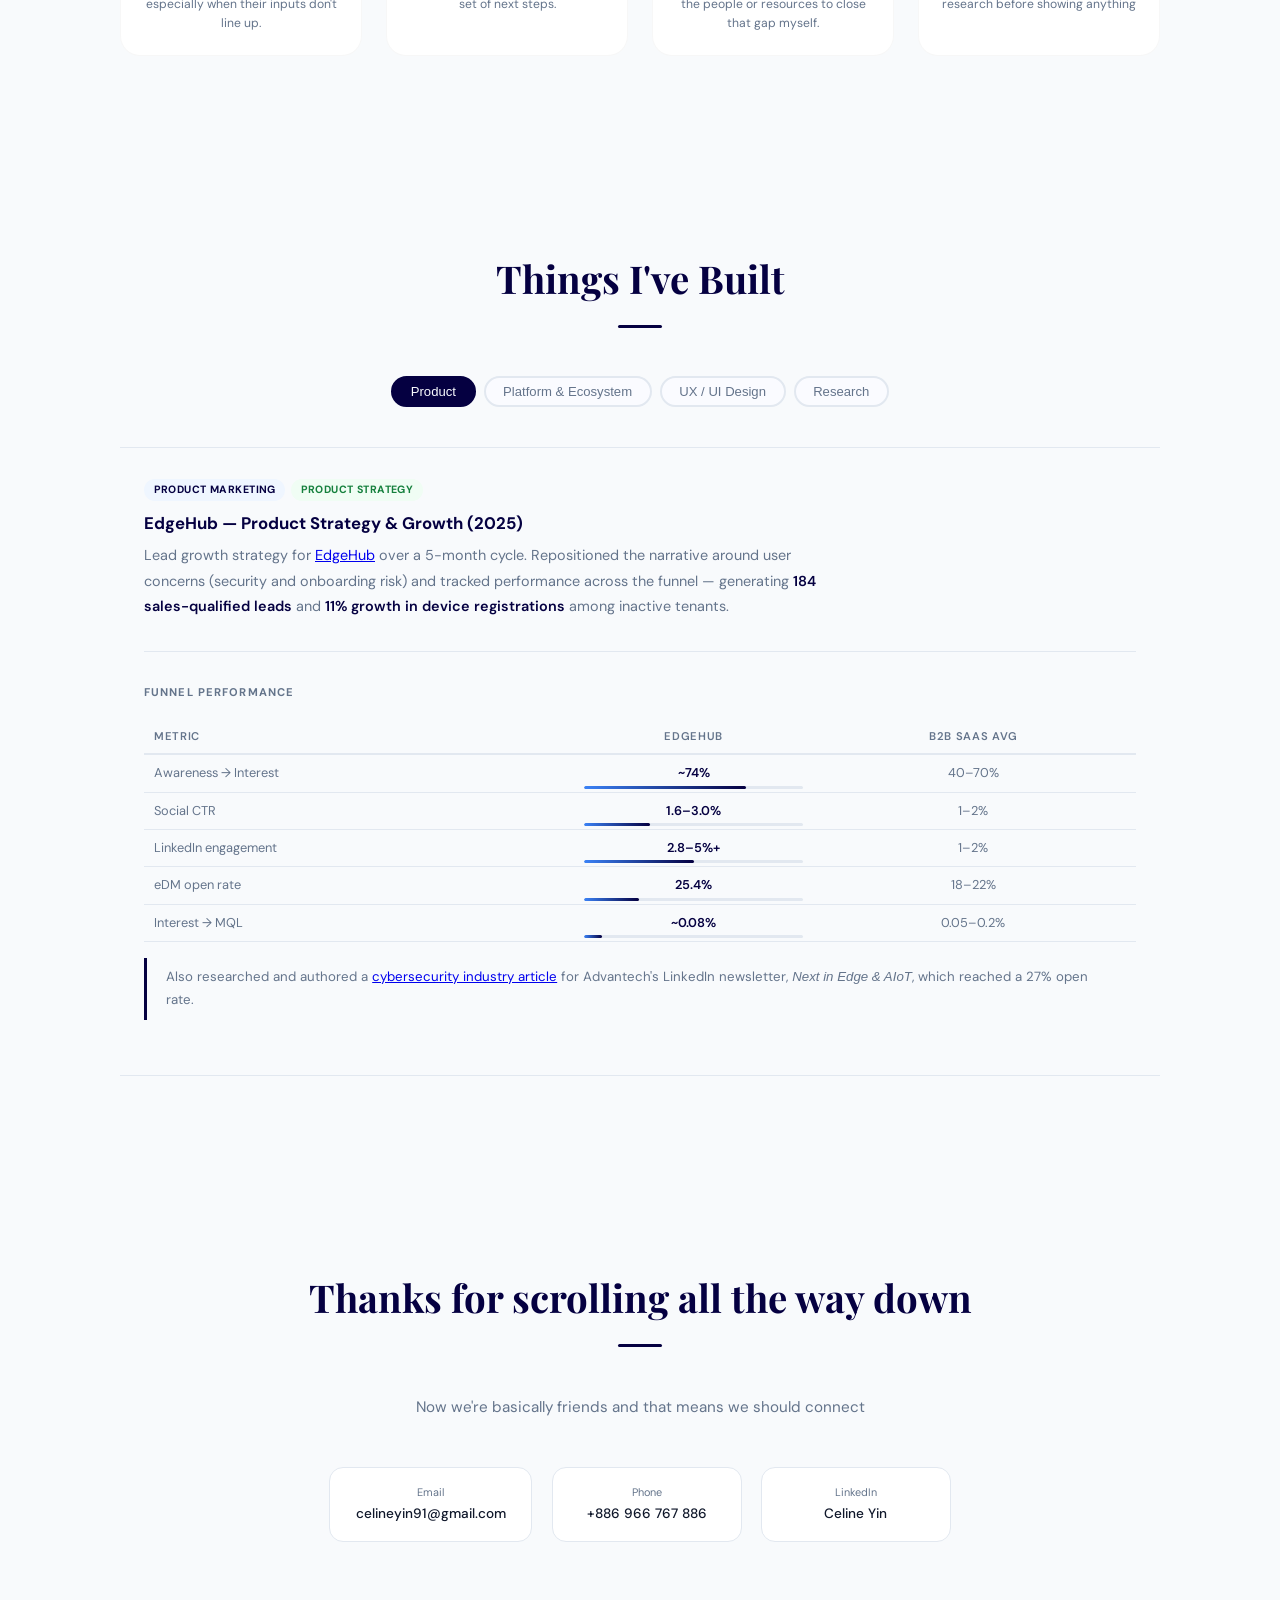
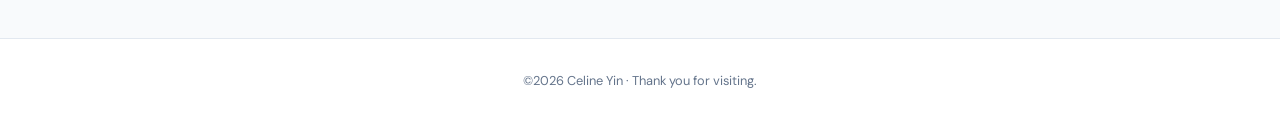
==== commit d59b1104: "Update print statement from 'Hello' to 'Goodbye'" ====
--- a/portfolio.html
+++ b/portfolio.html
@@ -4,7 +4,7 @@
 <head>
     <meta charset="UTF-8">
     <meta name="viewport" content="width=device-width, initial-scale=1.0">
-    <title>Celine Yin — Marketing & Strategy</title>
+    <title>Celine Yin — Strategy & Product</title>
     <link rel="preconnect" href="https://fonts.googleapis.com">
     <link
         href="https://fonts.googleapis.com/css2?family=Playfair+Display:ital,wght@0,400;0,700;1,400&family=DM+Serif+Display:ital@0;1&family=DM+Sans:opsz,wght@9..40,300;9..40,400;9..40,500;9..40,600&display=swap"
@@ -124,6 +124,15 @@
             width: 100%;
         }
 
+        .nav-links a.active-link {
+            color: var(--navy);
+        }
+
+        .nav-links a.active-link::after {
+            width: 100%;
+            background: var(--navy);
+        }
+
         /* ── HERO ── */
         #hero {
             padding: 8.5rem 6% 0;
@@ -423,104 +432,6 @@
             line-height: 1.55;
         }
 
-        /* ── HOBBY ── */
-        #balance {
-            background: var(--white);
-        }
-
-        .balance-wrap {
-            display: grid;
-            grid-template-columns: 1fr 300px;
-            gap: 2rem;
-            max-width: 1040px;
-            margin: 0 auto;
-            align-items: start;
-        }
-
-        .recharge-cards {
-            display: flex;
-            flex-direction: column;
-            gap: .85rem;
-        }
-
-        .recharge-card {
-            display: flex;
-            gap: 1rem;
-            align-items: flex-start;
-            padding: 1rem 1.2rem;
-            border-radius: 1rem;
-            background: var(--bg);
-            border: 2px solid transparent;
-            cursor: pointer;
-            transition: all .3s var(--ease-out);
-        }
-
-        .recharge-card:hover,
-        .recharge-card.active {
-            background: white;
-            border-color: var(--hover-border);
-            box-shadow: 0 8px 24px var(--hover-shadow);
-            transform: translateX(7px);
-        }
-
-        .recharge-card.active {
-            border-color: var(--hover-border);
-        }
-
-        .recharge-card:hover .rc-icon,
-        .recharge-card.active .rc-icon {
-            transform: scale(1.22) rotate(-6deg);
-        }
-
-        .rc-icon {
-            font-size: 1.3rem;
-            flex-shrink: 0;
-            transition: transform .35s var(--ease-spring);
-        }
-
-        .rc-body h4 {
-            font-size: .88rem;
-            font-weight: 600;
-            margin-bottom: .15rem;
-            color: var(--navy);
-        }
-
-        .rc-body p {
-            font-size: .78rem;
-            color: var(--muted);
-            line-height: 1.5;
-        }
-
-        .balance-video-panel {
-            position: sticky;
-            top: 7rem;
-            border-radius: 1.75rem;
-            overflow: hidden;
-            box-shadow: 0 20px 50px rgba(0, 0, 0, .12);
-            aspect-ratio: 9/16;
-            max-height: 75vh;
-            border: 1px solid var(--border);
-            background: #000;
-        }
-
-        .b-video {
-            position: absolute;
-            inset: 0;
-            opacity: 0;
-            transition: opacity .45s var(--ease-out);
-        }
-
-        .b-video.show {
-            opacity: 1;
-        }
-
-        .b-video video {
-            width: 100%;
-            height: 100%;
-            object-fit: cover;
-            display: block;
-        }
-
         /* ── PROJECTS ── */
         #projects {
             background: var(--bg);
@@ -617,24 +528,12 @@
             color: #15803D;
         }
 
-        .ptag-orange {
-            background: #FFF7ED;
-            color: #C2410C;
-        }
-
         .ptag-sky {
             background: #F0F9FF;
             color: #0369A1;
         }
 
         .proj-card h2 {
-            font-size: 1.05rem;
-            font-weight: 700;
-            margin-bottom: .4rem;
-            color: var(--navy);
-        }
-
-        .proj-card h3 {
             font-size: 1.05rem;
             font-weight: 700;
             margin-bottom: .4rem;
@@ -671,18 +570,11 @@
             margin: 2.5rem 0;
         }
 
-        .funnel-wrap {
-            display: grid;
-            grid-template-columns: 1fr 220px;
-            gap: 2rem;
-            align-items: start;
-            margin-bottom: 1rem;
-        }
-
         .funnel-table {
             width: 100%;
             border-collapse: collapse;
             font-size: .8rem;
+            margin-bottom: 1rem;
         }
 
         .funnel-table th {
@@ -707,6 +599,7 @@
             color: var(--muted);
             vertical-align: middle;
             transition: background .15s;
+            position: relative;
         }
 
         .funnel-table td:not(:first-child) {
@@ -718,54 +611,31 @@
             color: var(--navy);
         }
 
-        .funnel-table .note {
-            font-size: .72rem;
-        }
-
         .funnel-table tr:hover td {
             background: rgba(211, 211, 211, .2);
         }
 
-        .funnel-visual {
-            display: flex;
-            flex-direction: column;
-            align-items: center;
-            gap: 3px;
-        }
-
-        .funnel-stage {
-            border-radius: 6px;
-            padding: 7px 12px;
-            display: flex;
-            align-items: center;
-            justify-content: space-between;
-            transform: scaleX(.5) translateX(-20px);
-            opacity: 0;
-            transition: transform .5s var(--ease-spring), opacity .5s var(--ease-out);
-        }
-
-        .funnel-stage.show {
-            transform: scaleX(1) translateX(0);
-            opacity: 1;
-        }
-
-        .funnel-stage span {
-            font-size: .75rem;
-            font-weight: 600;
-            color: white;
-        }
-
-        .funnel-stage small {
-            font-size: .68rem;
-            color: rgba(255, 255, 255, .75);
-        }
-
-        .funnel-arrow {
-            width: 0;
-            height: 0;
-            border-left: 7px solid transparent;
-            border-right: 7px solid transparent;
-            border-top: 6px solid var(--border);
+        .funnel-bar-track {
+            position: absolute;
+            left: 8px;
+            right: 8px;
+            bottom: 3px;
+            height: 3px;
+            border-radius: 2px;
+            background: var(--border);
+            overflow: hidden;
+        }
+
+        .funnel-bar-fill {
+            height: 100%;
+            width: 0%;
+            border-radius: 2px;
+            background: linear-gradient(90deg, var(--blue-mid), var(--navy));
+            transition: width 1s var(--ease-out);
+        }
+
+        .funnel-bar-fill.show {
+            width: var(--fill, 0%);
         }
 
         .proj-insight {
@@ -782,43 +652,6 @@
             color: var(--navy);
             font-weight: 600;
         }
-
-        .channel-grid {
-            display: grid;
-            grid-template-columns: repeat(3, 1fr);
-            gap: 1rem;
-        }
-
-        .channel-card {
-            border: 1.5px solid var(--border);
-            border-radius: 1rem;
-            overflow: hidden;
-            transition: border-color .2s, box-shadow .2s, transform .35s var(--ease-spring);
-        }
-
-        .channel-card:hover {
-            border-color: var(--hover-border);
-            box-shadow: 0 10px 28px var(--hover-shadow);
-            transform: translateY(-5px);
-        }
-
-        .channel-card-head {
-            background: var(--bg);
-            padding: .55rem 1rem;
-            border-bottom: 1px solid var(--border);
-            font-size: .75rem;
-            font-weight: 600;
-            text-align: center;
-            color: var(--navy);
-        }
-
-        .channel-img-ph {
-            width: 100%;
-            overflow: hidden;
-            background: var(--bg);
-        }
-
-
 
         .channel-img {
             width: 100%;
@@ -827,17 +660,6 @@
             object-fit: contain;
             display: block;
             transition: transform .4s var(--ease-out);
-        }
-
-        .channel-card:hover .channel-img {
-            transform: scale(1.05);
-        }
-
-        .channel-card-body {
-            padding: .7rem 1rem;
-            font-size: .75rem;
-            color: var(--muted);
-            line-height: 1.55;
         }
 
         .framework-steps {
@@ -948,13 +770,6 @@
             justify-content: center;
         }
 
-        .mkt-img-ph p {
-            font-size: 11px;
-            color: var(--muted);
-            text-align: center;
-            line-height: 1.5;
-        }
-
         .ux-proj {
             margin-bottom: 0;
         }
@@ -965,12 +780,6 @@
             line-height: 1.75;
             max-width: 700px;
             margin-bottom: 1.2rem;
-        }
-
-        .ux-summary a {
-            color: var(--blue);
-            font-weight: 600;
-            text-decoration: none;
         }
 
         .process-row {
@@ -989,11 +798,6 @@
             background: transparent;
         }
 
-        .process-node.active {
-            background: transparent;
-            border: none;
-        }
-
         .pn-title {
             font-size: .78rem;
             font-weight: 700;
@@ -1001,18 +805,10 @@
             margin: 0;
         }
 
-        .process-node.active .pn-title {
-            color: var(--navy);
-        }
-
         .pn-sub {
             font-size: .7rem;
             color: var(--muted);
             margin: .15rem 0 0;
-        }
-
-        .process-node.active .pn-sub {
-            color: var(--muted);
         }
 
         .process-step-num {
@@ -1029,10 +825,6 @@
             margin-bottom: .35rem;
         }
 
-        .process-node.active .process-step-num {
-            background: var(--navy);
-        }
-
         .process-arrow {
             display: flex;
             align-items: center;
@@ -1138,24 +930,6 @@
             color: var(--blue);
         }
 
-        .ux-insight {
-            padding: .8rem 1rem;
-            border-radius: 8px;
-            border-left: 3px solid var(--border);
-            background: var(--bg);
-            font-size: .78rem;
-            color: var(--muted);
-            line-height: 1.65;
-            margin-bottom: .75rem;
-        }
-
-        .ux-insight.blue {
-            background: var(--blue-light);
-            border-left-color: var(--blue);
-            color: var(--blue);
-            font-weight: 500;
-        }
-
         .ux-bullets {
             padding: .85rem 1rem;
             background: var(--bg);
@@ -1199,12 +973,6 @@
             gap: .8rem;
         }
 
-        .ux-img-grid-2 {
-            display: grid;
-            grid-template-columns: repeat(2, 1fr);
-            gap: .8rem;
-        }
-
         .ux-img-card {
             border: 1px solid var(--border);
             border-radius: 10px;
@@ -1236,13 +1004,6 @@
 
         }
 
-        .ux-img-ph p {
-            font-size: 10.5px;
-            color: var(--muted);
-            text-align: center;
-            line-height: 1.5;
-        }
-
         .research-methods-grid {
             display: grid;
             grid-template-columns: 1fr 1fr;
@@ -1263,8 +1024,6 @@
             box-shadow: 0 8px 20px var(--hover-shadow);
         }
 
-
-
         .research-method-card h4 {
             font-size: .82rem;
             font-weight: 700;
@@ -1272,18 +1031,11 @@
             margin-bottom: .4rem;
         }
 
-
-
         .research-method-card p {
             font-size: .78rem;
             color: var(--muted);
             line-height: 1.65;
             margin: 0;
-        }
-
-        .research-method-card.highlight p {
-            color: #7E22CE;
-            opacity: .85;
         }
 
         .stat-cards {
@@ -1451,6 +1203,7 @@
             color: var(--muted);
             display: block;
             margin-bottom: .1rem;
+            transition: color .2s;
         }
 
         .c-card span {
@@ -1582,17 +1335,6 @@
             display: block;
         }
 
-        .about-eyebrow {
-            font-size: .65rem;
-            font-weight: 700;
-            letter-spacing: .14em;
-            text-transform: uppercase;
-            color: var(--muted);
-            margin-bottom: 1rem;
-            display: block;
-            font-family: 'DM Sans', sans-serif;
-        }
-
         .about-big {
             font-family: 'Playfair Display', serif;
             font-size: clamp(1.8rem, 3vw, 2.6rem);
@@ -1600,13 +1342,6 @@
             letter-spacing: -.02em;
             color: var(--navy);
             margin-bottom: 1rem;
-        }
-
-        .about-tagline {
-            font-size: .88rem;
-            color: var(--muted);
-            font-family: 'DM Sans', sans-serif;
-            letter-spacing: .01em;
         }
 
         /* Three-col story */
@@ -1660,22 +1395,6 @@
             }
         }
 
-        @keyframes iconBounce {
-
-            0%,
-            100% {
-                transform: translateY(0)
-            }
-
-            40% {
-                transform: translateY(-6px)
-            }
-
-            70% {
-                transform: translateY(-2px)
-            }
-        }
-
         @keyframes shimmer {
             0% {
                 background-position: 200% center
@@ -1683,18 +1402,6 @@
 
             100% {
                 background-position: -200% center
-            }
-        }
-
-        @keyframes listIn {
-            from {
-                opacity: 0;
-                transform: translateX(-8px)
-            }
-
-            to {
-                opacity: 1;
-                transform: none
             }
         }
 
@@ -1747,10 +1454,6 @@
 
         .flip-card:hover .flip-inner {
             transform: rotateY(180deg);
-        }
-
-        .flip-card:hover .flip-icon {
-            animation: iconBounce .5s var(--ease-spring);
         }
 
         .flip-front,
@@ -1806,13 +1509,6 @@
             font-family: 'DM Sans', sans-serif;
         }
 
-        .flip-hint {
-            font-size: .7rem;
-            color: #94A3B8;
-            letter-spacing: .06em;
-            font-family: 'DM Sans', sans-serif;
-        }
-
         .flip-back-title {
             font-size: .7rem;
             font-weight: 700;
@@ -1877,8 +1573,7 @@
         @media(max-width:820px) {
 
             .hero-top,
-            .thought-hero,
-            .balance-wrap {
+            .thought-hero {
                 grid-template-columns: 1fr;
             }
 
@@ -1897,10 +1592,6 @@
 
             .stat-cards {
                 grid-template-columns: repeat(2, 1fr);
-            }
-
-            .funnel-wrap {
-                grid-template-columns: 1fr;
             }
 
         }
@@ -1927,8 +1618,8 @@
                 <h1 id="hero-h1">Hi, I'm<br>Celine Yin</h1>
             </div>
             <div class="hero-right">
-                <p>With a hybrid background in Communication and Management Science, I explore how marketing, user
-                    insights, and technology come together to create meaningful experiences.</p>
+                <p>Currently pursuing an MBA at National Chengchi University (NCCU) and working as a
+                    Partner Strategy Intern at Advantech. </p>
                 <a href="#projects">Things I've Built →</a>
             </div>
         </div>
@@ -1969,7 +1660,7 @@
         <!-- Asymmetric hero: clipped photo floats left, big type right -->
         <div class="about-hero fi">
             <div class="about-photo-wrap">
-                <img src="03.png" alt="Celine Yin" class="about-photo">
+                <img src="03.jpg" alt="Celine Yin" class="about-photo">
             </div>
             <div class="about-hero-text">
                 <h2 class="about-big">Random but Important Things</h2>
@@ -1980,22 +1671,22 @@
         <div class="mag-cols fi">
             <div class="mag-col">
                 <p class="mag-col-num">01</p>
-                <p class="mag-col-lead">Big on hygge now</p>
-                <p class="mag-col-body">Learned “hygge” during my time in Denmark — slowing down, good food,
-                    candlelight,
-                    and choosing people over productivity. It stayed with me and changed how a day feels.</p>
+                <p class="mag-col-lead">My Superpower Is Handling Travel Chaos</p>
+                <p class="mag-col-body">Some of my favorite travel stories are about what went wrong along the way.
+                    Somehow,
+                    I'm usually pretty good at figuring things out.</p>
             </div>
             <div class="mag-col">
                 <p class="mag-col-num">02</p>
-                <p class="mag-col-lead">Lowkey into astrology</p>
-                <p class="mag-col-body">Fascinated by how people explore themselves with astrology.
-                    I love seeing how it can reveal little things about someone and will probably ask your sign within
-                    the first ten minutes.</p>
+                <p class="mag-col-lead"> Cooking & Mindful Eating</p>
+                <p class="mag-col-body">I really enjoy cooking, especially when I can make something both tasty and
+                    good-looking.
+                    Most importantly, I love feeding my friends.</p>
             </div>
             <div class="mag-col">
                 <p class="mag-col-num">03</p>
                 <p class="mag-col-lead">Full of action</p>
-                <p class="mag-col-body">Super motivated and always eager to learn new skills even if they don’t always
+                <p class="mag-col-body">Super motivated and always eager to learn new skills even if they don't always
                     come in handy.</p>
             </div>
         </div>
@@ -2006,10 +1697,10 @@
             <div class="flip-card">
                 <div class="flip-inner">
                     <div class="flip-front">
-                        <p class="flip-title">Marketing<br>&amp; Analytics</p>
+                        <p class="flip-title">Strategy & Analytics</p>
                     </div>
                     <div class="flip-back">
-                        <p class="flip-back-title">Marketing &amp; Analytics</p>
+                        <p class="flip-back-title">Strategy & Analytics</p>
                         <ul class="flip-list">
                             <li>Google Analytics</li>
                             <li>Funnel Analysis</li>
@@ -2022,14 +1713,13 @@
             <div class="flip-card">
                 <div class="flip-inner">
                     <div class="flip-front">
-                        <p class="flip-title">Design</p>
+                        <p class="flip-title">Design & Code</p>
                     </div>
                     <div class="flip-back">
-                        <p class="flip-back-title">Design</p>
+                        <p class="flip-back-title">Design & Code</p>
                         <ul class="flip-list">
-                            <li>Figma</li>
-                            <li>Wireframing</li>
-                            <li>Prototyping</li>
+                            <li>Figma Prototyping</li>
+                            <li>HTML, CSS, JavaScript</li>
                         </ul>
                     </div>
                 </div>
@@ -2054,14 +1744,13 @@
             <div class="flip-card">
                 <div class="flip-inner">
                     <div class="flip-front">
-                        <p class="flip-title">Code</p>
+                        <p class="flip-title">Project Management</p>
                     </div>
                     <div class="flip-back">
-                        <p class="flip-back-title">Code</p>
+                        <p class="flip-back-title">Project Management</p>
                         <ul class="flip-list">
-                            <li>HTML</li>
-                            <li>CSS</li>
-                            <li>JavaScript</li>
+                            <li>Agile / Scrum</li>
+                            <li>Project Workflows</li>
                         </ul>
                     </div>
                 </div>
@@ -2090,199 +1779,150 @@
     <section id="thought">
         <div class="thought-hero">
             <div class="thought-visual fi-l" id="tiltImg">
-                <img src="02.png" alt="">
+                <img src="02.jpg" alt="">
             </div>
             <div class="thought-text fi-r">
-                <h2>How I Approach Questions</h2>
-                <p class="lead">My way of turning fuzzy questions into thinking.</p>
+                <h2>How I Deal with Ambiguity</h2>
+                <p class="lead">My way of turning fuzzy questions into concrete progress.</p>
             </div>
         </div>
         <div class="thought-steps stagger">
             <div class="t-step">
                 <div class="t-num">1</div>
                 <div class="t-icon">🔍</div>
-                <h4>Observe First</h4>
-                <p>Start by collecting signals — what data shows and what the context looks like.</p>
+                <h4>Observe & Clarify</h4>
+                <p>Start by collecting signals — what the data shows, and what each stakeholder actually means,
+                    especially when their inputs don't line up.</p>
             </div>
             <div class="t-step">
                 <div class="t-num">2</div>
                 <div class="t-icon">⚙️</div>
-                <h4>Structure the Question</h4>
-                <p>Break the problem down by outlining options and weighing the trade-offs.</p>
+                <h4>Structure the Problem</h4>
+                <p>Break it down by outlining options, weighing trade-offs, and turning scattered input into a clear
+                    spec or set of next steps.</p>
             </div>
             <div class="t-step">
                 <div class="t-num">3</div>
                 <div class="t-icon">🤖</div>
-                <h4>Challenge My Thinking</h4>
-                <p>Test assumptions by asking AI to argue the opposite side.</p>
+                <h4>Challenge & Close Gaps</h4>
+                <p>Test assumptions by asking AI to argue the opposite side and when I hit something I don't know, I go
+                    find the people or resources to close that gap myself.</p>
             </div>
             <div class="t-step">
                 <div class="t-num">4</div>
                 <div class="t-icon">😎</div>
-                <h4>Plan, Then Stay Flexible</h4>
-                <p>I tend to be a planner, so I can stay flexible when things actually happen.</p>
+                <h4>Draft, Then Stay Flexible</h4>
+                <p>I'd rather ship an early version and let real feedback tell me what needs more digging, than
+                    over-research before showing anything</p>
             </div>
         </div>
     </section>
 
-    <!-- HOBBY -->
-    <section id="balance">
-        <h2 class="s-title fi">My Hobby</h2>
-        <div class="s-line fi"></div>
-        <div class="balance-wrap">
-            <div>
-                <div class="recharge-cards">
-                    <div class="recharge-card active fi" data-video="travel" onmouseenter="showVideo('travel',this)"
-                        onmouseleave="resetVideo()">
-                        <div class="rc-icon">✈️</div>
-                        <div class="rc-body">
-                            <h5>Travel & New Places</h5>
-                            <p>I love traveling and discovering new places. While I’m not much of a city person, I visited over 20 countries during my exchange, and Amsterdam and Barcelona are still my favorites. 
-                                There’s still a long bucket list ahead—Machu Picchu is definitely high on it.</p>
-                        </div>
-                    </div>
-                    <div class="recharge-card fi" data-video="concert" onmouseenter="showVideo('concert',this)"
-                        onmouseleave="resetVideo()">
-                        <div class="rc-icon">🎤</div>
-                        <div class="rc-body">
-                            <h5>Live Shows & Experiences</h5>
-                            <p>I also enjoy live shows and immersive experiences. Concerts, performances, anything that makes me feel fully present and these are some of the few things I’m always willing to invest my time and energy in.</p>
-                        </div>
-                    </div>
-                    <div class="recharge-card fi" data-video="cooking" onmouseenter="showVideo('cooking',this)"
-                        onmouseleave="resetVideo()">
-                        <div class="rc-icon">🍳</div>
-                        <div class="rc-body">
-                            <h5>Cooking & Mindful Eating</h5>
-                            <p>Cooking and mindful eating have become passions of mine as well. It started when I bought an oven and didn’t want it to go to waste, but I eventually got into making dishes that look as good as they taste,and it’s become a way to slow down and enjoy life.</p>
-                        </div>
-                    </div>
-                </div>
-            </div>
-            <div class="fi-r">
-                <div class="balance-video-panel" id="bPanel">
-                    <div class="b-video show" id="video-travel">
-                        <video src="travel.mp4" autoplay muted loop playsinline></video>
-                    </div>
-                    <div class="b-video" id="video-concert">
-                        <video src="concert.mp4" muted loop playsinline></video>
-                    </div>
-                    <div class="b-video" id="video-cooking">
-                        <video src="cooking.mp4" muted loop playsinline></video>
-                    </div>
-                </div>
-            </div>
-        </div>
-    </section>
 
     <!-- PROJECTS -->
     <section id="projects">
         <h2 class="s-title fi">Things I've Built</h2>
         <div class="s-line fi"></div>
         <div class="filter-row fi">
-            <button class="ftab active" onclick="filterP('marketing',this)">Product Marketing</button>
-            <button class="ftab" onclick="filterP('platform',this)">Platform</button>
-            <button class="ftab" onclick="filterP('ux',this)">UX/UI Design</button>
-            <button class="ftab" onclick="filterP('data',this)">Data</button>
+            <button class="ftab active" onclick="filterP('marketing',this)">Product</button>
+            <button class="ftab" onclick="filterP('platform',this)">Platform & Ecosystem </button>
+            <button class="ftab" onclick="filterP('ux',this)">UX / UI Design</button>
+            <button class="ftab" onclick="filterP('data',this)">Research</button>
         </div>
 
         <div class="proj-list" id="pl">
 
             <!-- MARKETING -->
             <div class="proj-card fi" data-c="marketing">
-                <div class="proj-tags"><span class="ptag ptag-blue">Production Project</span><span
-                        class="ptag ptag-sky">SaaS Marketing</span><span class="ptag ptag-green">Funnel
-                        Optimization</span>
+                <div class="proj-tags"><span class="ptag ptag-blue">Product Marketing</span><span
+                        class="ptag ptag-green">Product Strategy</span>
                 </div>
-                <h2>EdgeHub SaaS — GTM Campaign & Funnel Optimization (2025)</h2>
-                <p class="proj-summary">Led a cross-channel GTM strategy for an industrial SaaS product, focusing on
-                    full-funnel performance. Identified that feature-driven messaging limited impact to upper funnel
-                    stages, and shifted communication toward user concerns such as security and onboarding risk. This
-                    change contributed to an <strong>11% increase in device registrations.</strong></p>
+                <h2>EdgeHub — Product Strategy & Growth (2025)</h2>
+                <p class="proj-summary">Lead growth strategy for <a
+                        href="https://wise.advantech.com/en-int/products/advantech.edgehub" target="_blank"
+                        rel="noopener">EdgeHub</a> over a 5-month cycle. Repositioned the narrative around user concerns
+                    (security and onboarding risk) and tracked performance across the funnel — generating <strong><span
+                            class="count-up" data-target="185">0</span> sales-qualified leads</strong> and
+                    <strong><span class="count-up" data-target="11" data-suffix="%">0%</span> growth in device
+                        registrations</strong> among inactive tenants.
+                </p>
 
                 <p class="proj-section-label">Funnel Performance</p>
-                <div class="funnel-wrap">
-                    <table class="funnel-table">
-                        <thead>
-                            <tr>
-                                <th>Metric</th>
-                                <th>EdgeHub</th>
-                                <th>B2B SaaS avg</th>
-                                <th>Note</th>
-                            </tr>
-                        </thead>
-                        <tbody>
-                            <tr>
-                                <td>Awareness → Interest</td>
-                                <td class="val">~74%</td>
-                                <td>40–70%</td>
-                                <td class="note">Above benchmark</td>
-                            </tr>
-                            <tr>
-                                <td>Social CTR (video)</td>
-                                <td class="val">1.6–3.0%</td>
-                                <td>1–2%</td>
-                                <td class="note">Consistently above avg</td>
-                            </tr>
-                            <tr>
-                                <td>LinkedIn engagement</td>
-                                <td class="val">2.8–5%+</td>
-                                <td>1–2%</td>
-                                <td class="note">Content quality above sector</td>
-                            </tr>
-                            <tr>
-                                <td>eDM open rate</td>
-                                <td class="val">25.4%</td>
-                                <td>18–22%</td>
-                                <td class="note">Above average</td>
-                            </tr>
-                            <tr>
-                                <td>Interest → MQL</td>
-                                <td class="val">~0.08%</td>
-                                <td>0.05–0.2%</td>
-                                <td class="note">Typical industrial SaaS</td>
-                            </tr>
-                        </tbody>
-                    </table>
-                    <div class="funnel-visual" id="funnelViz"></div>
-                </div>
-
-                <p class="proj-insight">Feature-led messaging limited users to the awareness stage. By pivoting to
-                    address security concerns and onboarding friction, the campaign drove mid-to-lower funnel
-                    conversion, <strong>contributing to an 11% lift in device registrations</strong> in Wave 2.</p>
-
-                <p class="proj-section-label">Channel Assets</p>
-                <div class="channel-grid">
-                    <div class="channel-card">
-                        <div class="channel-card-head">Shorts</div>
-                        <div class="channel-img-ph" style="aspect-ratio:9/16;max-height:270px;"><img class="channel-img"
-                                src="shorts.png" alt="Shorts"></div>
-                        <div class="channel-card-body">Short-form video driving awareness and product discovery</div>
-                    </div>
-                    <div class="channel-card">
-                        <div class="channel-card-head">eDM</div>
-                        <div class="channel-img-ph" style="aspect-ratio:3/4;max-height:270px;"><img class="channel-img"
-                                src="eDM.png" alt="eDM"></div>
-                        <div class="channel-card-body">A/B tested subject lines — 25.4% open rate, +11% vs prior period
-                        </div>
-                    </div>
-                    <div class="channel-card">
-                        <div class="channel-card-head">LinkedIn Newsletter</div>
-                        <div class="channel-img-ph" style="aspect-ratio:3/4;max-height:270px;"><img class="channel-img"
-                                src="Newsletter.png" alt="Newsletter"></div>
-                        <div class="channel-card-body">IoT security theme — above B2B CTR benchmarks</div>
-                    </div>
-                </div>
+                <table class="funnel-table">
+                    <thead>
+                        <tr>
+                            <th>Metric</th>
+                            <th>EdgeHub</th>
+                            <th>B2B SaaS avg</th>
+                        </tr>
+                    </thead>
+                    <tbody>
+                        <tr>
+                            <td>Awareness → Interest</td>
+                            <td class="val">~74%
+                                <div class="funnel-bar-track">
+                                    <div class="funnel-bar-fill" style="--fill:74%"></div>
+                                </div>
+                            </td>
+                            <td>40–70%</td>
+                        </tr>
+                        <tr>
+                            <td>Social CTR</td>
+                            <td class="val">1.6–3.0%
+                                <div class="funnel-bar-track">
+                                    <div class="funnel-bar-fill" style="--fill:30%"></div>
+                                </div>
+                            </td>
+                            <td>1–2%</td>
+                        </tr>
+                        <tr>
+                            <td>LinkedIn engagement</td>
+                            <td class="val">2.8–5%+
+                                <div class="funnel-bar-track">
+                                    <div class="funnel-bar-fill" style="--fill:50%"></div>
+                                </div>
+                            </td>
+                            <td>1–2%</td>
+                        </tr>
+                        <tr>
+                            <td>eDM open rate</td>
+                            <td class="val">25.4%
+                                <div class="funnel-bar-track">
+                                    <div class="funnel-bar-fill" style="--fill:25%"></div>
+                                </div>
+                            </td>
+                            <td>18–22%</td>
+                        </tr>
+                        <tr>
+                            <td>Interest → MQL</td>
+                            <td class="val">~0.08%
+                                <div class="funnel-bar-track">
+                                    <div class="funnel-bar-fill" style="--fill:8%"></div>
+                                </div>
+                            </td>
+                            <td>0.05–0.2%</td>
+                        </tr>
+                    </tbody>
+                </table>
+
+                <p class="proj-insight">Also researched and authored a <a
+                        href="https://www.linkedin.com/pulse/why-industrial-iot-security-can-longer-afterthought-entering-3lztc/"
+                        target="_blank" rel="noopener">cybersecurity industry article</a> for Advantech's LinkedIn
+                    newsletter, <em>Next in Edge & AIoT</em>, which reached a 27% open rate.</p>
             </div>
+
 
             <!-- PLATFORM -->
             <div class="proj-card fi" data-c="platform">
-                <div class="proj-tags"><span class="ptag ptag-blue">GTM</span><span
-                        class="ptag ptag-sky">SaaS</span><span class="ptag ptag-green">Ecosystem Strategy</span>
+                <div class="proj-tags"><span class="ptag ptag-blue">GTM</span><span class="ptag ptag-green">Ecosystem
+                        Strategy</span>
                 </div>
-                <h2>Advantech WISE — Partner Program</h2>
-                <p class="proj-summary">Designed a partner program framework by structuring ecosystem roles,
-                    defining partner progression models, and aligning enablement with go-to-market execution.</p>
+                <h2>Advantech WISE Partner Program</h2>
+                <p class="proj-summary">Contributed to building the WISE Partner Program from framework design through
+                    implementation.
+                    Managed Marketplace listing and onboarding for 20+ SI and ISV partners.
+                    Building on this foundation, independently led strategy for five new partner-facing web pages,
+                    aligning BD, engineering, and cross-functional stakeholders end to end.</p>
                 <p class="proj-section-label">Framework Design Process</p>
                 <div class="framework-steps">
                     <div class="fw-step">
@@ -2290,36 +1930,39 @@
                         <h4>Benchmark &amp; Problem Framing</h4>
                         <ul>
                             <li>Benchmarked industry partner programs across tiering, incentives, and collaboration
-                                models</li>
-                            <li>Identified structural gaps between incentive design and actual partner engagement</li>
+                                models.</li>
+                            <li>Identified gaps between incentive design and partner engagement, defining key framework
+                                principles.</li>
                         </ul>
                     </div>
                     <div class="fw-step">
                         <div class="fw-step-num">2</div>
                         <h4>Partner Mapping &amp; Segmentation</h4>
                         <ul>
-                            <li>Defined partner roles across SI, ISV, and solution providers based on capabilities and
-                                contribution models</li>
-                            <li>Applied the framework to existing partners to test segmentation logic and ensure role
-                                consistency</li>
+                            <li>Defined partner roles across Service SI, ISV, and Channel Partner based on capabilities
+                                and contribution.</li>
+                            <li>Validated the framework against existing partners to ensure consistent segmentation.
+                            </li>
                         </ul>
                     </div>
                     <div class="fw-step">
                         <div class="fw-step-num">3</div>
-                        <h4>Lifecycle &amp; Progression</h4>
+                        <h4>Partner Lifecycle & Progression</h4>
                         <ul>
-                            <li>Designed partner growth path from entry to advanced</li>
-                            <li>Established milestone-based progression criteria to guide partner development</li>
+                            <li>Designed growth path from entry to advanced stages.</li>
+                            <li>Established milestone-based progression criteria to guide partner development.</li>
                         </ul>
                     </div>
                     <div class="fw-step">
                         <div class="fw-step-num">4</div>
                         <h4>Ecosystem Mechanism</h4>
                         <ul>
-                            <li>Connected enablement, GTM, and revenue into a unified framework</li>
+                            <li>Integrated partner enablement, GTM, and revenue generation into one operating framework.
+                            </li>
                             <li>Enabled partners to scale from one-off projects to repeatable solutions</li>
                         </ul>
                     </div>
+
                 </div>
                 <div class="nda-note">Due to confidentiality, details have been generalized to focus on methodology and
                     framework design.</div>
@@ -2387,7 +2030,7 @@
                             <p class="pn-sub">Need clustering</p>
                         </div>
                         <div class="process-arrow"></div>
-                        <div class="process-node active">
+                        <div class="process-node">
                             <div class="process-step-num">4</div>
                             <p class="pn-title">Figma</p>
                             <p class="pn-sub">High-fidelity prototype</p>
@@ -2446,56 +2089,27 @@
                             Interface
                             Design</span>
                     </div>
-                    <h2>Advantech Marketplace — Website Content Optimisation</h2>
-                    <p class="ux-summary">Contributed to content restructuring and layout optimisation of Marketplace
-                        pages by analysing user journey and benchmarking competitor websites. Identified gaps in
-                        existing components and explored alternative presentation patterns (e.g., dropdown structures
-                        and content grouping).
+                    <h2>Advantech Marketplace — Website Optimisation</h2>
+                    <p class="ux-summary">Optimised Marketplace content and page structures through user journey
+                        analysis and defining new UI components for improved presentation.
                     </p>
-                    <p class="proj-section-label">Component Inventory &amp; New Additions</p>
+
                     <div class="ux-bullets">
-                        <p class="ub-title">Key workflow included:</p>
+                        <p class="ub-title">Key work included:</p>
                         <div class="ux-bullet-item">
                             <div class="ub-dot"></div>
-                            <p>Analysed competitor websites to benchmark component structures</p>
+                            <p>Led strategy for 5 partner web pages and two solution page, aligning BD, Engineering, and
+                                stakeholders on listing structure, UX, and onboarding workflows.</p>
+                        </div>
+
+                        <div class="ux-bullet-item">
+                            <div class="ub-dot"></div>
+                            <p>Defined tracking specifications with Engineering to support user behavior measurement and
+                                performance analysis.</p>
                         </div>
                         <div class="ux-bullet-item">
                             <div class="ub-dot"></div>
-                            <p>Audited existing components (overview, use case, CTA blocks)</p>
-                        </div>
-                        <div class="ux-bullet-item">
-                            <div class="ub-dot"></div>
-                            <p>Proposed additional UI modules based on and content needs</p>
-                        </div>
-                        <div class="ux-bullet-item">
-                            <div class="ub-dot"></div>
-                            <p>Collaborated with the UI team to refine and define new components</p>
-                        </div>
-                    </div>
-                    <div class="ux-img-grid-2">
-                        <div class="ux-img-card">
-                            <div class="ux-img-head">Benchmarking & Struture Analysis</div>
-                            <div class="ux-img-ph" style="aspect-ratio:16/9;">
-                                <img class="channel-img" src="amazon.png" alt="Benchmarking & Pattern Analysis">
-                            </div>
-                        </div>
-                        <div class="ux-img-card">
-                            <div class="ux-img-head">Benchmarking & Dropdown Analysis</div>
-                            <div class="ux-img-ph" style="aspect-ratio:16/9;">
-                                <img class="channel-img" src="Dropdown.png" alt="after">
-                            </div>
-                        </div>
-                        <div class="ux-img-card">
-                            <div class="ux-img-head">Component Proposal（Role-based entry design））</div>
-                            <div class="ux-img-ph" style="aspect-ratio:16/9;">
-                                <img class="channel-img" src="proposal.png" alt="Component Proposal">
-                            </div>
-                        </div>
-                        <div class="ux-img-card">
-                            <div class="ux-img-head">UI Component Design Figma</div>
-                            <div class="ux-img-ph" style="aspect-ratio:16/9;">
-                                <img class="channel-img" src="Design.png" alt="UI Component Design">
-                            </div>
+                            <p>Collaborated with Engineering and UI teams to refine and implement new components.</p>
                         </div>
                     </div>
                     <div class="nda-note1">Due to confidentiality, details have been generalized and are shared for
@@ -2549,7 +2163,7 @@
                 <div class="ux-proj">
                     <div class="proj-tags"><span class="ptag ptag-blue">Data</span><span class="ptag ptag-sky">Academic
                             Research</span></div>
-                    <h2>Analysis of How Different Social Platforms Shape Different Types of Anxietyy</h2>
+                    <h2>Analysis of How Different Social Platforms Shape Different Types of Anxiety</h2>
                     <p class="ux-summary">This is a four-person group study examining the relationship between social
                         media
                         usage and different types of anxiety among youth aged 16–24 across Instagram, Dcard, and
@@ -2559,13 +2173,17 @@
                     </div>
                     <p class="proj-section-label">Study Overview</p>
                     <div class="stat-cards">
-                        <div class="stat-card"><span class="stat-num">441</span><span class="stat-lbl">Surveys
+                        <div class="stat-card"><span class="stat-num" data-target="441">0</span><span
+                                class="stat-lbl">Surveys
                                 distributed</span></div>
-                        <div class="stat-card"><span class="stat-num">3</span><span class="stat-lbl">Platforms
+                        <div class="stat-card"><span class="stat-num" data-target="3">0</span><span
+                                class="stat-lbl">Platforms
                                 studied</span></div>
-                        <div class="stat-card"><span class="stat-num">15</span><span class="stat-lbl">Hypotheses
+                        <div class="stat-card"><span class="stat-num" data-target="15">0</span><span
+                                class="stat-lbl">Hypotheses
                                 tested</span></div>
-                        <div class="stat-card"><span class="stat-num">3</span><span class="stat-lbl">Anxiety
+                        <div class="stat-card"><span class="stat-num" data-target="3">0</span><span
+                                class="stat-lbl">Anxiety
                                 types</span></div>
                     </div>
                     <p class="proj-section-label">Research Methods</p>
@@ -2618,12 +2236,12 @@
         <div class="s-line fi"></div>
         <p class="s-sub fi">Now we're basically friends and that means we should connect</p>
         <div class="contact-row fi">
-            <a href="mailto:celineyin91@gmail.com" class="c-card">
+            <a href="mailto:celineyin91@gmail.com" class="c-card" data-copy="celineyin91@gmail.com">
                 <div><small>Email</small><span><span class="__cf_email__"
                             data-cfemail="mailtocelineyin91@gmail.com">celineyin91@gmail.com</span></span>
                 </div>
             </a>
-            <a href="tel:+886966767886" class="c-card">
+            <a href="tel:+886966767886" class="c-card" data-copy="+886 966 767 886">
                 <div><small>Phone</small><span>+886 966 767 886</span></div>
             </a>
             <a href="https://www.linkedin.com/in/celine-yin-2757a735a/" class="c-card">
@@ -2670,6 +2288,67 @@
             entries.forEach(e => { if (e.isIntersecting) { e.target.classList.add('in'); flipObs.unobserve(e.target); } });
         }, { threshold: .15 });
         document.querySelectorAll('.flip-card').forEach(el => flipObs.observe(el));
+
+        /* ── Scrollspy: highlight the current nav link ── */
+        (function () {
+            const navLinks = Array.from(document.querySelectorAll('.nav-links a'));
+            const sections = navLinks
+                .map(a => document.querySelector(a.getAttribute('href')))
+                .filter(Boolean);
+            if (!sections.length) return;
+            const spy = new IntersectionObserver((entries) => {
+                entries.forEach(entry => {
+                    if (entry.isIntersecting) {
+                        const id = '#' + entry.target.id;
+                        navLinks.forEach(l => l.classList.toggle('active-link', l.getAttribute('href') === id));
+                    }
+                });
+            }, { rootMargin: '-45% 0px -50% 0px', threshold: 0 });
+            sections.forEach(s => spy.observe(s));
+        })();
+
+        /* ── Count-up animation for stat numbers ── */
+        (function () {
+            function animateCount(el) {
+                const target = parseFloat(el.dataset.target);
+                if (isNaN(target)) return;
+                const suffix = el.dataset.suffix || '';
+                const decimals = el.dataset.decimals ? parseInt(el.dataset.decimals, 10) : 0;
+                const duration = 1100;
+                const start = performance.now();
+                function step(now) {
+                    const progress = Math.min((now - start) / duration, 1);
+                    const eased = 1 - Math.pow(1 - progress, 3);
+                    el.textContent = (target * eased).toFixed(decimals) + suffix;
+                    if (progress < 1) requestAnimationFrame(step);
+                }
+                requestAnimationFrame(step);
+            }
+            const countObs = new IntersectionObserver((entries) => {
+                entries.forEach(e => {
+                    if (e.isIntersecting) {
+                        animateCount(e.target);
+                        countObs.unobserve(e.target);
+                    }
+                });
+            }, { threshold: .4 });
+            document.querySelectorAll('.stat-num, .count-up').forEach(el => countObs.observe(el));
+        })();
+
+        /* ── Funnel bar fill-in on scroll ── */
+        (function () {
+            const bars = document.querySelectorAll('.funnel-bar-fill');
+            if (!bars.length) return;
+            const barObs = new IntersectionObserver((entries) => {
+                entries.forEach(e => {
+                    if (e.isIntersecting) {
+                        e.target.classList.add('show');
+                        barObs.unobserve(e.target);
+                    }
+                });
+            }, { threshold: .5 });
+            bars.forEach(b => barObs.observe(b));
+        })();
 
         /* ── Filter with fade-in animation ── */
         let amazonChart;
@@ -2694,55 +2373,19 @@
         }
         document.addEventListener('DOMContentLoaded', () => filterP('marketing', document.querySelector('.ftab')));
 
-        /* ── Funnel viz: staggered entry ── */
-        (function () {
-            const stages = [
-                { label: 'Awareness', val: '—', w: 100, bg: '#1D4ED8' },
-                { label: 'Interest', val: '73.9%', w: 82, bg: '#185FA5' },
-                { label: 'MQL', val: '0.08%', w: 64, bg: '#0C447C' },
-                { label: 'PQL', val: '58.15%', w: 46, bg: '#042C53' },
-            ];
-            const el = document.getElementById('funnelViz');
-            if (!el) return;
-            stages.forEach((s, i) => {
-                const div = document.createElement('div');
-                div.className = 'funnel-stage';
-                div.style.cssText = `width:${s.w}%;background:${s.bg};transition-delay:${i * 130 + 400}ms`;
-                div.innerHTML = `<span>${s.label}</span><small>${s.val}</small>`;
-                el.appendChild(div);
-                if (i < stages.length - 1) { const a = document.createElement('div'); a.className = 'funnel-arrow'; el.appendChild(a); }
+        /* ── Click-to-copy on contact cards ── */
+        document.querySelectorAll('.c-card[data-copy]').forEach(card => {
+            card.addEventListener('click', (e) => {
+                const text = card.dataset.copy;
+                if (!navigator.clipboard) return;
+                navigator.clipboard.writeText(text).then(() => {
+                    const label = card.querySelector('small');
+                    if (!label) return;
+                    const original = label.textContent;
+                    label.textContent = 'Copied!';
+                    setTimeout(() => { label.textContent = original; }, 1200);
+                }).catch(() => { });
             });
-            setTimeout(() => { el.querySelectorAll('.funnel-stage').forEach(s => s.classList.add('show')); }, 500);
-        })();
-
-        /* ── Hobby video switcher ── */
-        let cur = 'travel';
-        function showVideo(id, el) {
-            document.querySelectorAll('.b-video').forEach(v => {
-                v.classList.remove('show');
-                v.querySelector('video')?.pause();
-            });
-            document.querySelectorAll('.recharge-card').forEach(c => c.classList.remove('active'));
-            const panel = document.getElementById('video-' + id);
-            if (panel) {
-                panel.classList.add('show');
-                const vid = panel.querySelector('video');
-                if (vid) { vid.currentTime = 0; vid.play(); }
-            }
-            el?.classList.add('active');
-            cur = id;
-        }
-        function resetVideo() {
-            // keep current playing, just update active card highlight
-            document.querySelectorAll('.recharge-card').forEach(c => c.classList.remove('active'));
-            document.querySelectorAll('.recharge-card').forEach(c => {
-                if (c.dataset.video === cur) c.classList.add('active');
-            });
-        }
-        // autoplay first video on load
-        document.addEventListener('DOMContentLoaded', () => {
-            const first = document.querySelector('#video-travel video');
-            if (first) first.play().catch(() => { });
         });
 
         /* ── 3-D tilt on thought visual ── */
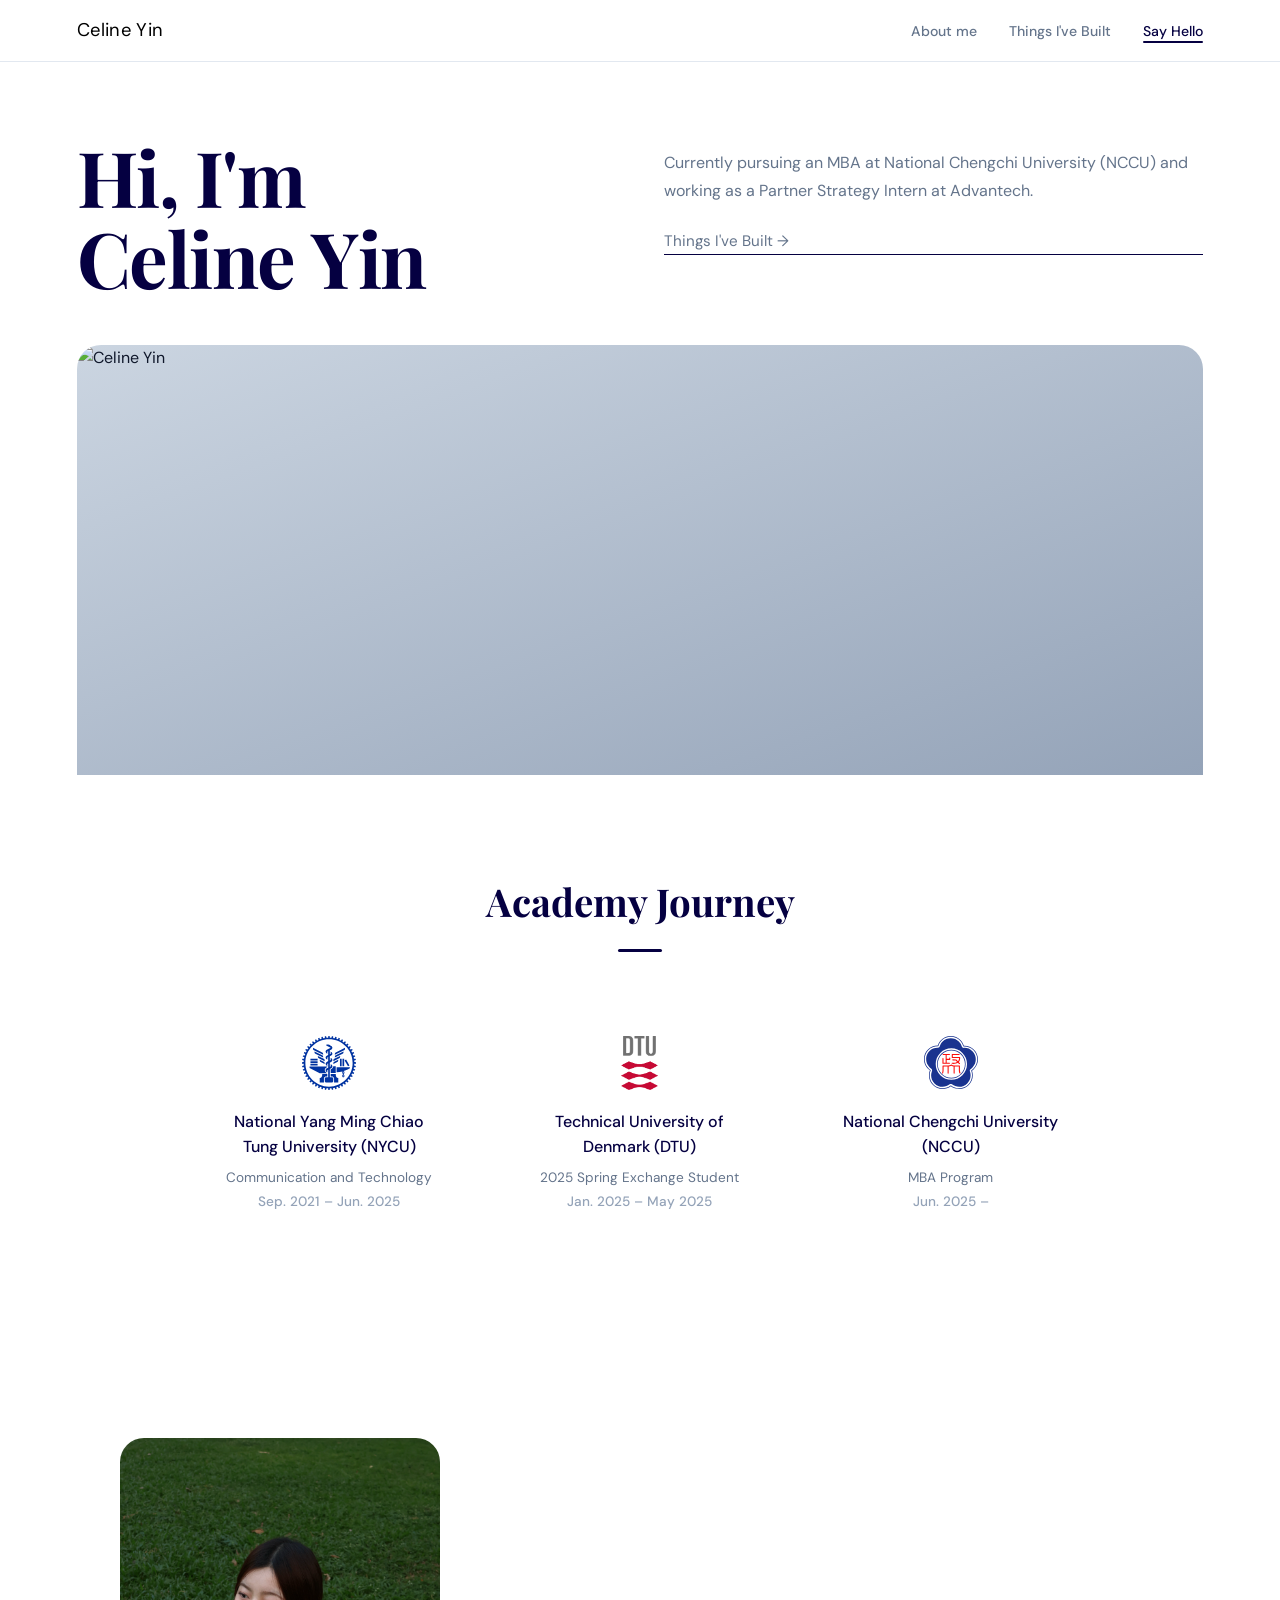
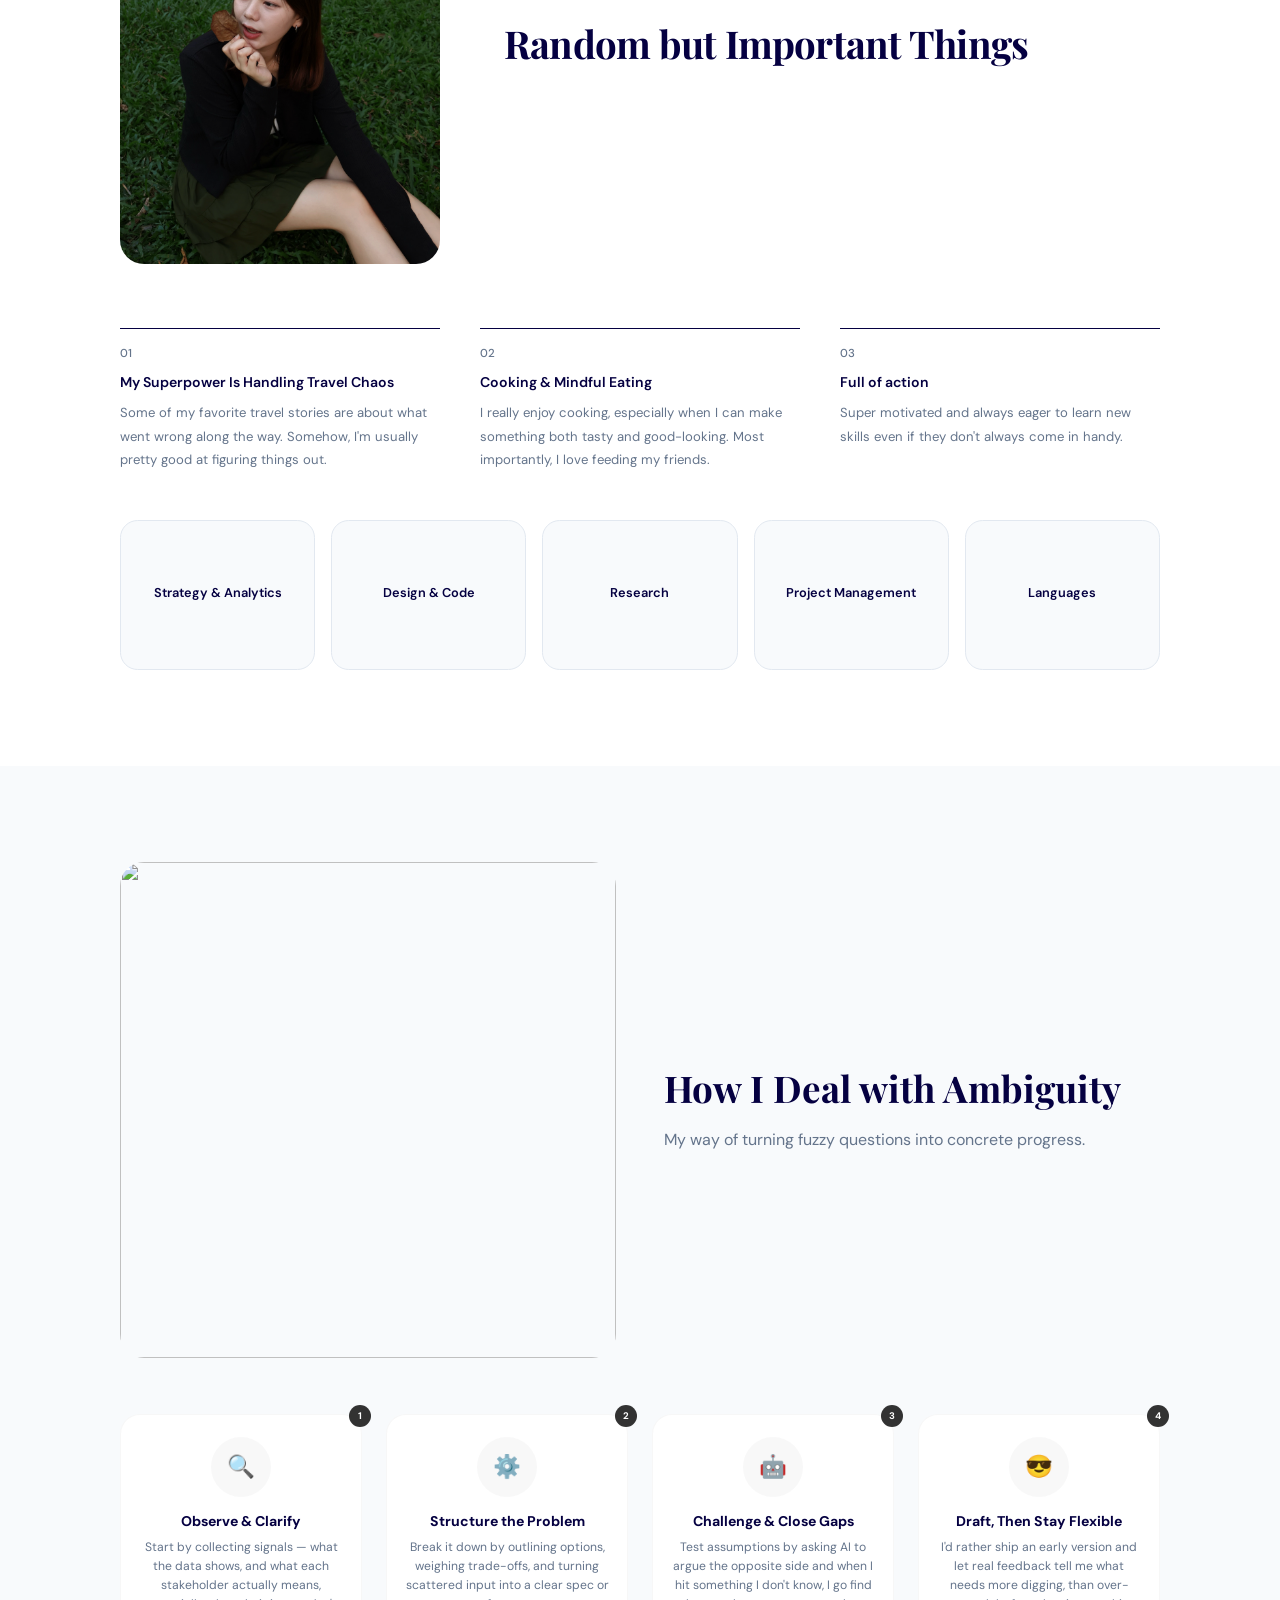
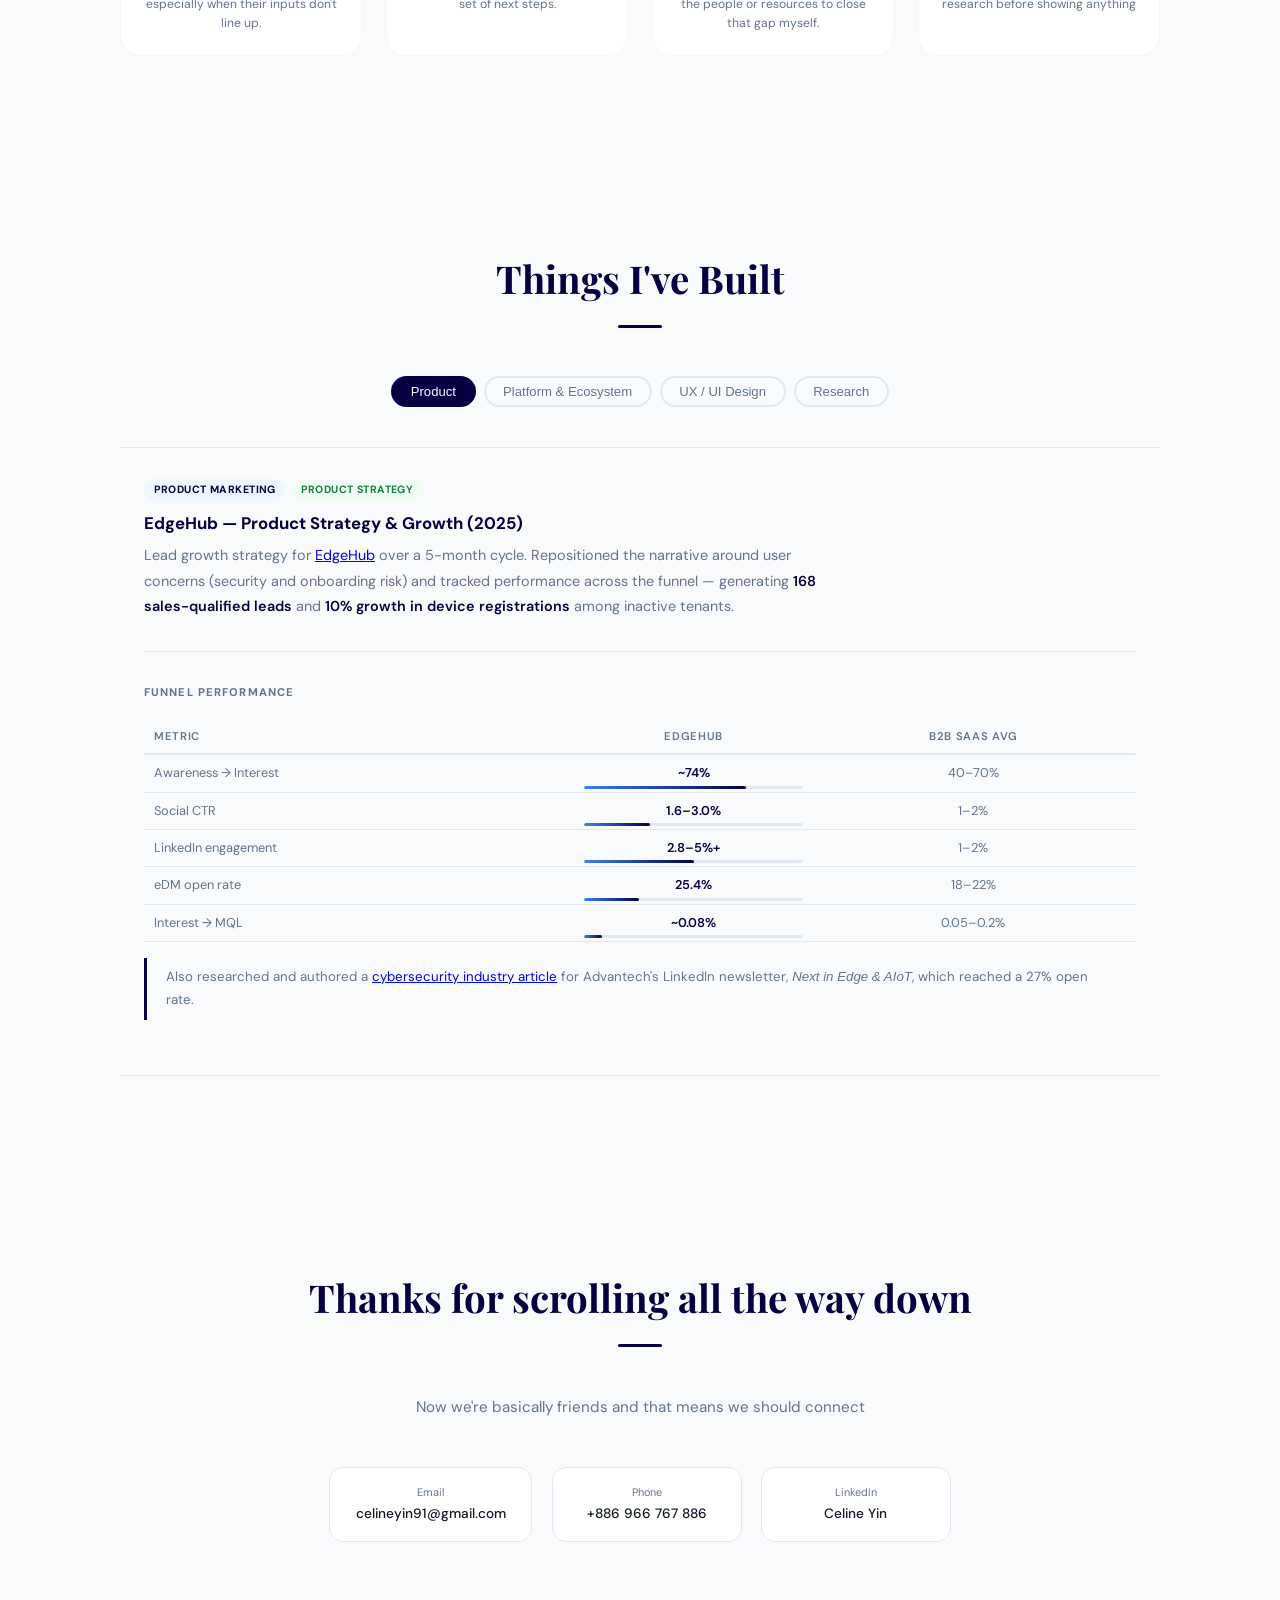
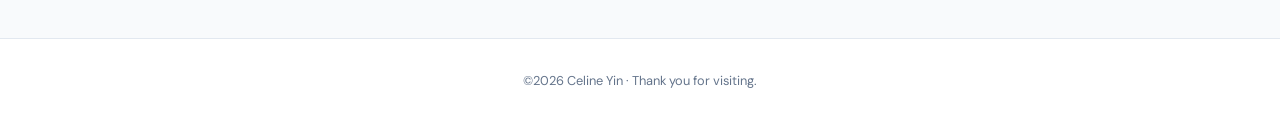
==== commit 9c24f194: "Update portfolio.html" ====
--- a/portfolio.html
+++ b/portfolio.html
@@ -1660,7 +1660,7 @@
         <!-- Asymmetric hero: clipped photo floats left, big type right -->
         <div class="about-hero fi">
             <div class="about-photo-wrap">
-                <img src="03.jpg" alt="Celine Yin" class="about-photo">
+                <img src="03.png" alt="Celine Yin" class="about-photo">
             </div>
             <div class="about-hero-text">
                 <h2 class="about-big">Random but Important Things</h2>
@@ -1779,7 +1779,7 @@
     <section id="thought">
         <div class="thought-hero">
             <div class="thought-visual fi-l" id="tiltImg">
-                <img src="02.jpg" alt="">
+                <img src="02.png" alt="">
             </div>
             <div class="thought-text fi-r">
                 <h2>How I Deal with Ambiguity</h2>
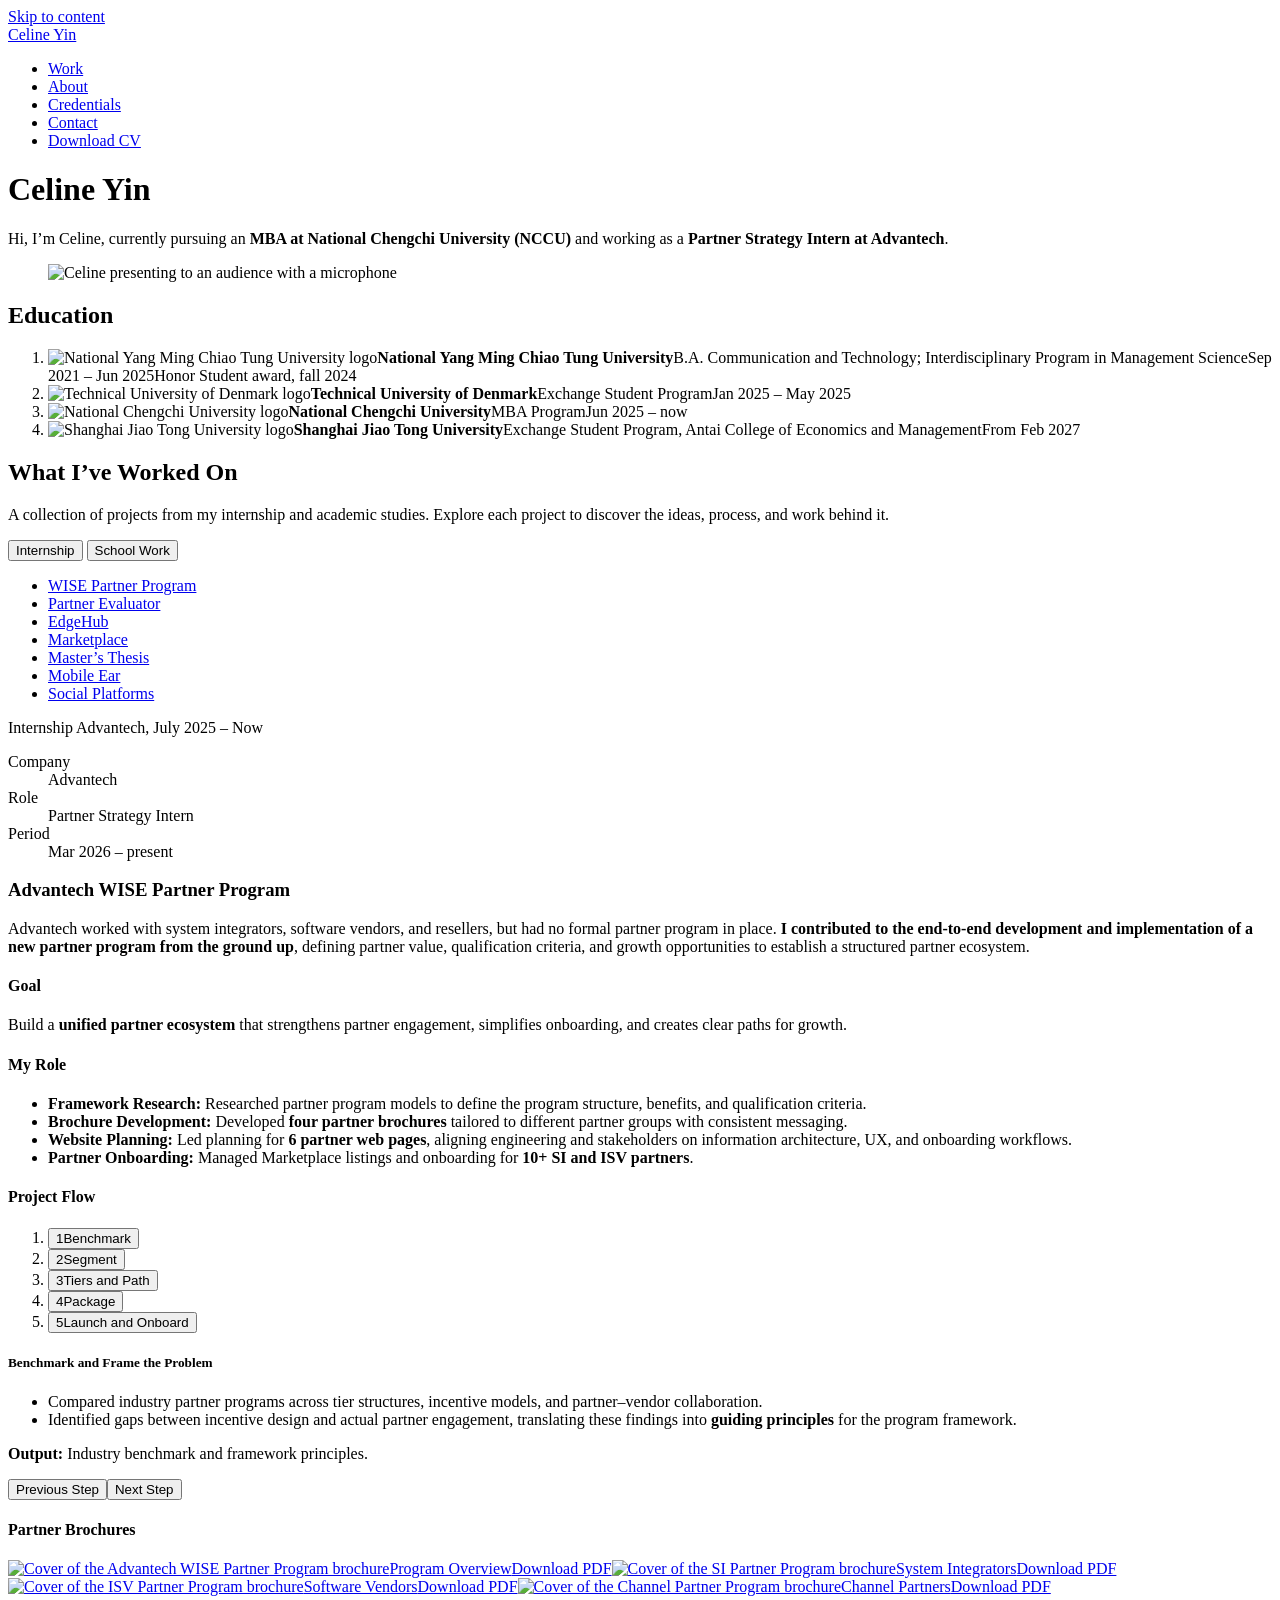
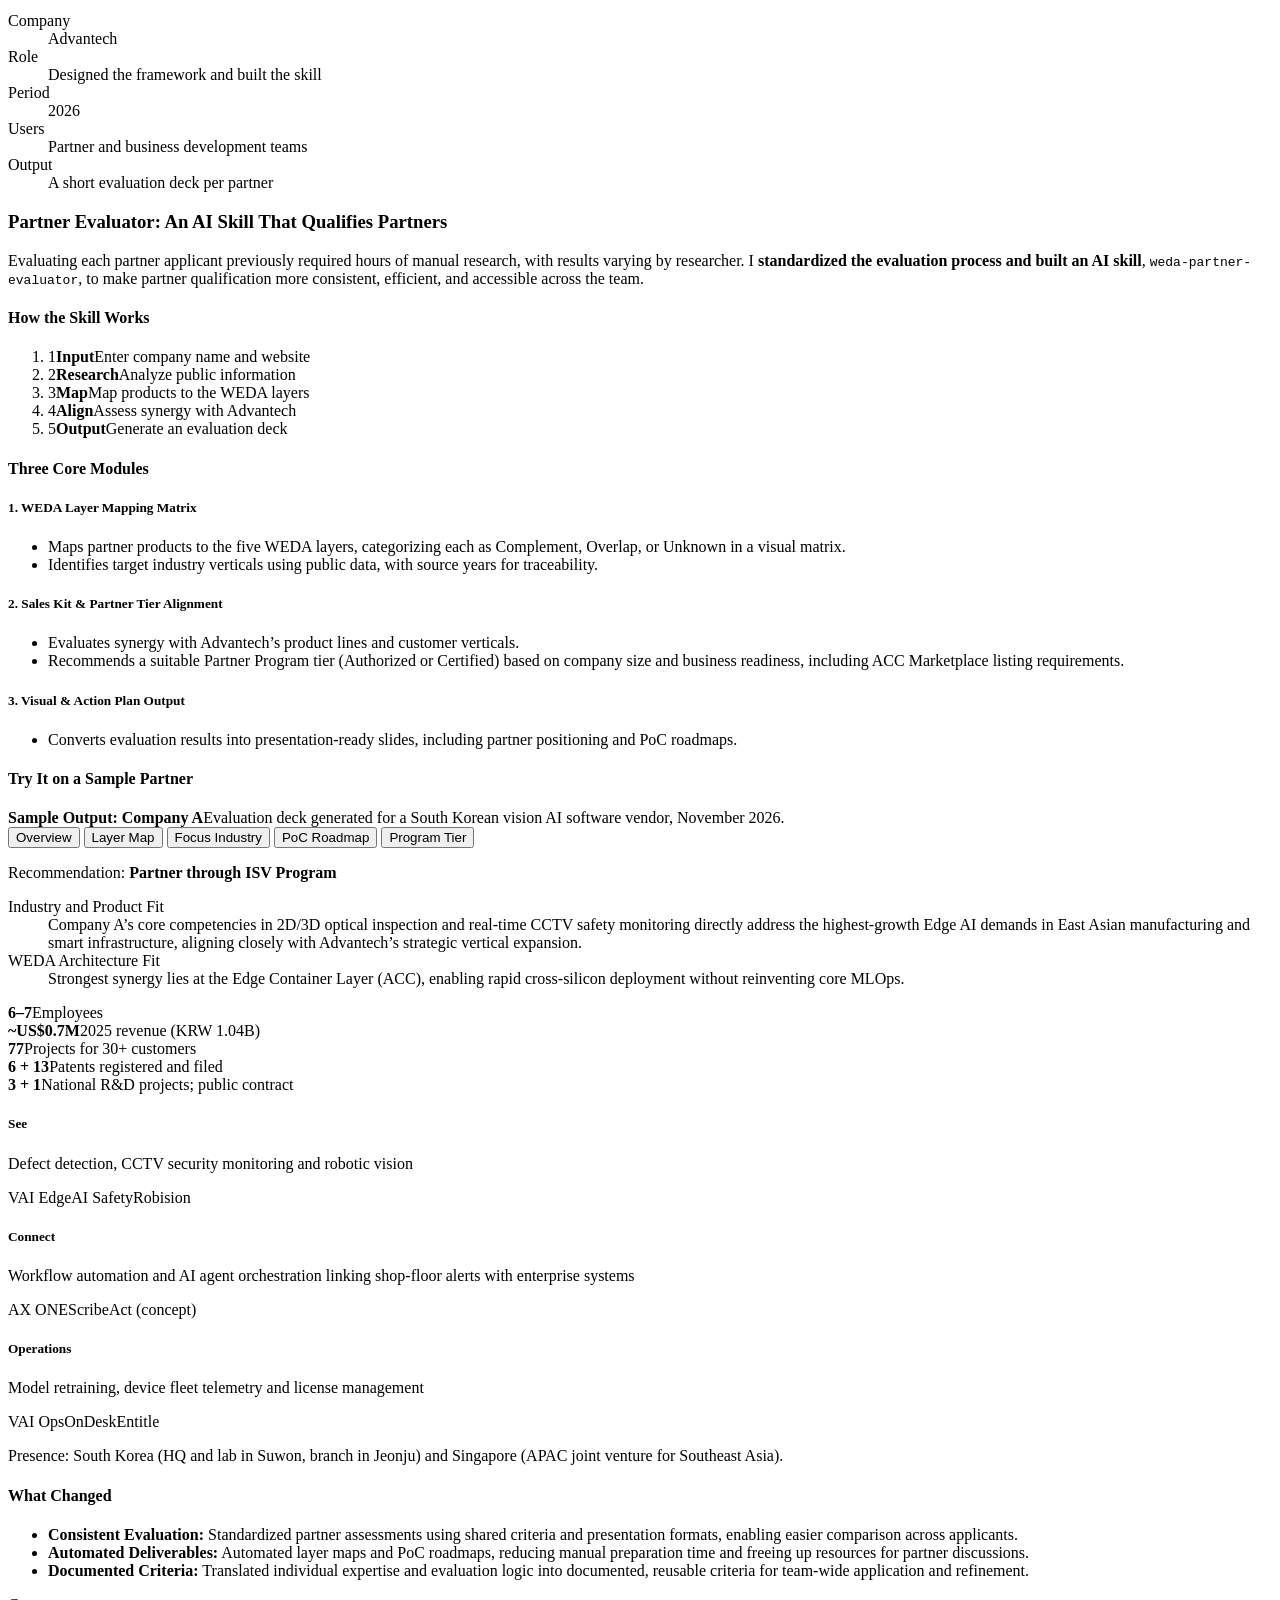
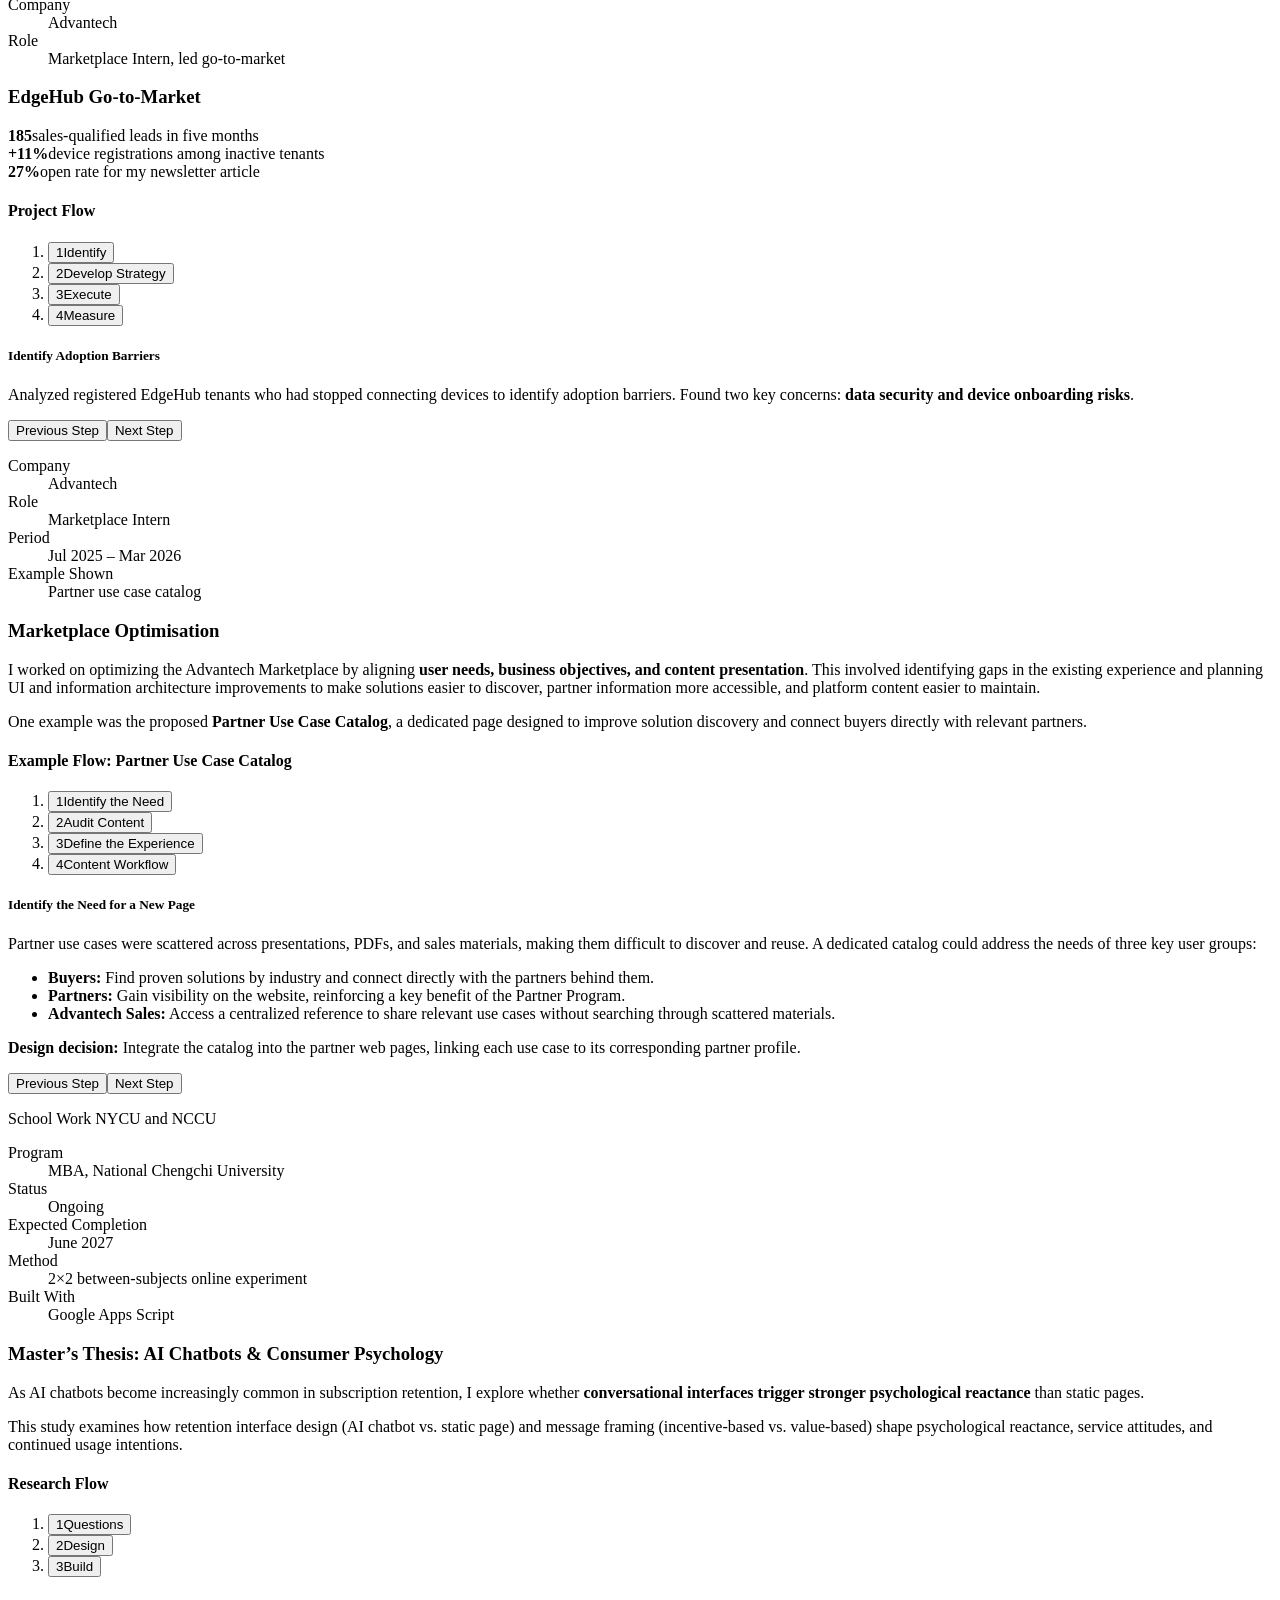
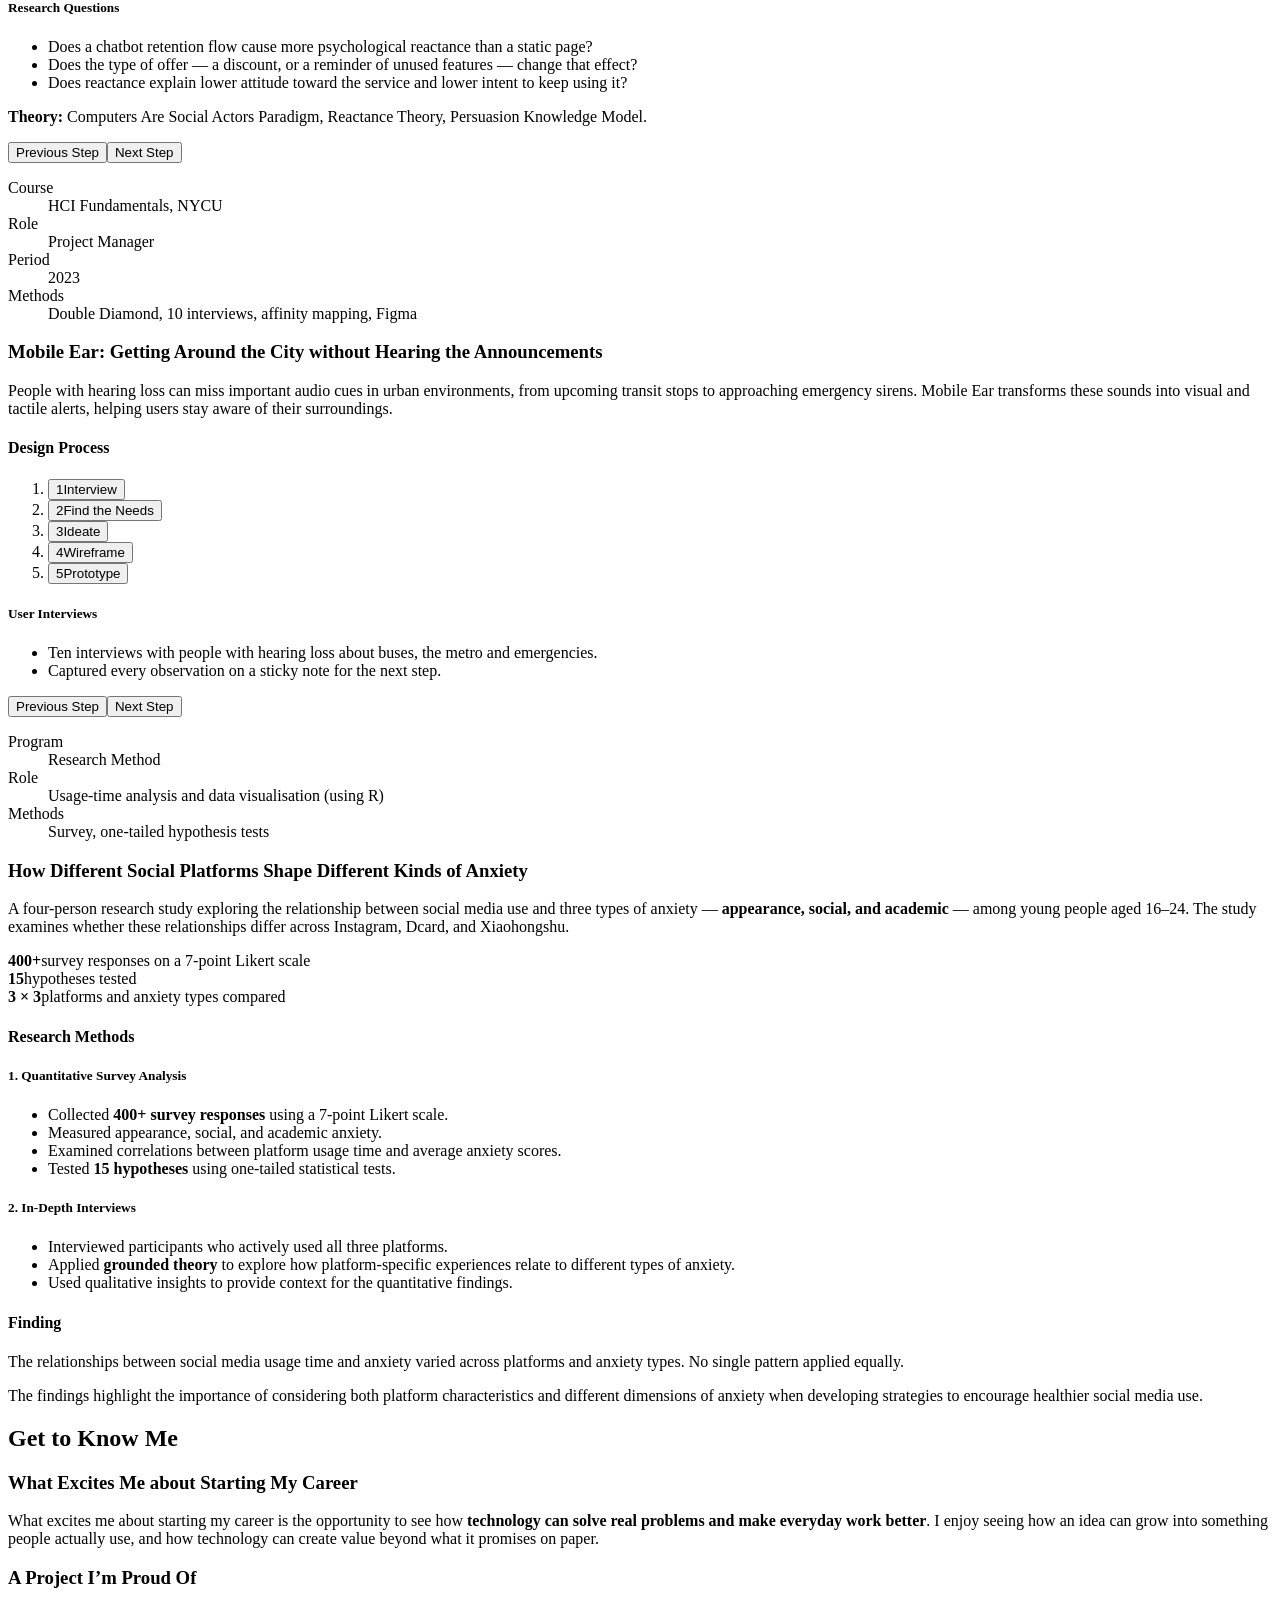
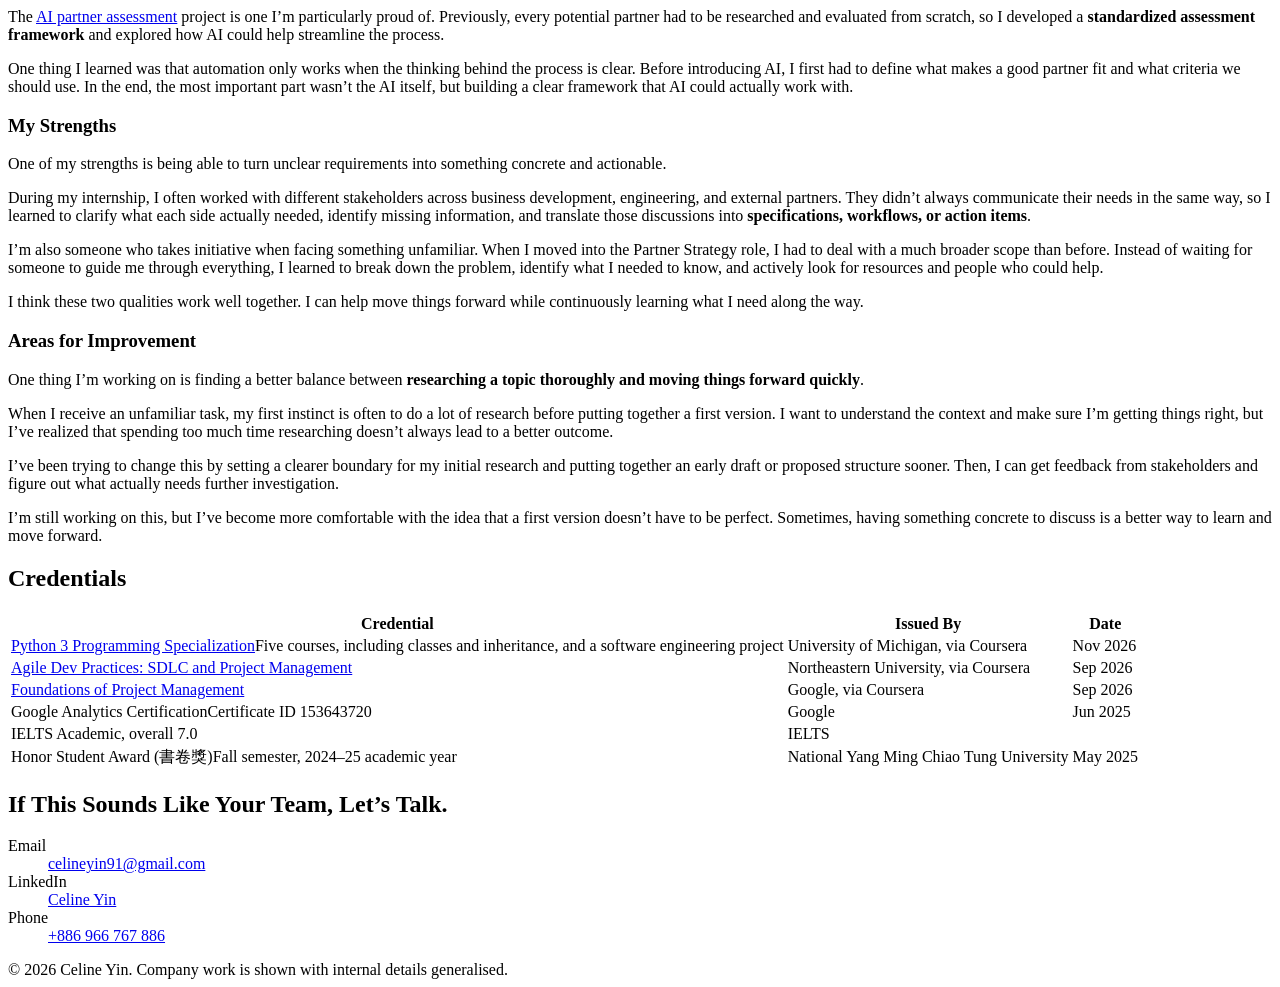
==== commit 344a7235: "Update portfolio.html" ====
--- a/portfolio.html
+++ b/portfolio.html
@@ -1,2425 +1,595 @@
 <!DOCTYPE html>
-<html lang="en">
 
+<html class="no-js" lang="en">
 <head>
-    <meta charset="UTF-8">
-    <meta name="viewport" content="width=device-width, initial-scale=1.0">
-    <title>Celine Yin — Strategy & Product</title>
-    <link rel="preconnect" href="https://fonts.googleapis.com">
-    <link
-        href="https://fonts.googleapis.com/css2?family=Playfair+Display:ital,wght@0,400;0,700;1,400&family=DM+Serif+Display:ital@0;1&family=DM+Sans:opsz,wght@9..40,300;9..40,400;9..40,500;9..40,600&display=swap"
-        rel="stylesheet">
-    <style>
-        :root {
-            --navy: #050041;
-            --blue: #1D4ED8;
-            --blue-mid: #3B82F6;
-            --blue-light: #EFF6FF;
-            --blue-pale: #DBEAFE;
-            --text: #0F172A;
-            --muted: #64748B;
-            --border: #E2E8F0;
-            --white: #FFFFFF;
-            --bg: #F8FAFC;
-            --ease-out: cubic-bezier(0.16, 1, 0.3, 1);
-            --ease-spring: cubic-bezier(0.34, 1.56, 0.64, 1);
-            --hover-border: #CBD5E1;
-            --hover-shadow: rgba(0, 0, 0, .08);
-        }
+<meta charset="utf-8"/>
+<meta content="width=device-width, initial-scale=1.0" name="viewport"/>
+<title>Celine Yin — Portfolio</title>
+<meta content="Celine Yin: MBA candidate at NCCU and Partner Strategy Intern at Advantech. Internship and school projects, background and credentials." name="description"/>
+<link href="https://fonts.googleapis.com" rel="preconnect"/>
+<link crossorigin="" href="https://fonts.gstatic.com" rel="preconnect"/>
+<link href="https://fonts.googleapis.com/css2?family=Newsreader:ital,opsz,wght@0,6..72,400;0,6..72,500;1,6..72,400&amp;family=Schibsted+Grotesk:wght@400;500;600&amp;display=swap" rel="stylesheet"/>
+<link href="styles.css" rel="stylesheet"/>
+</head>
+<body>
+<a class="skip" href="#main">Skip to content</a>
+<nav aria-label="Main" class="site-nav">
+<div class="wrap">
+<a class="brand" href="#top">Celine Yin</a>
+<ul class="nav-links">
+<li><a href="#work">Work</a></li>
+<li><a href="#about">About</a></li>
+<li><a href="#credentials">Credentials</a></li>
+<li><a href="#contact">Contact</a></li>
+<li><a class="cv-link" download="" href="Celine_Yin_CV.pdf">Download CV</a></li>
+</ul>
+</div>
+</nav>
+<main id="main">
+<header class="hero" id="top">
+<div class="wrap">
+<div class="hero-grid">
+<div>
+<h1 class="reveal">Celine Yin</h1>
+<p class="intro reveal d2">Hi, I’m Celine, currently pursuing an <strong>MBA at National Chengchi University (NCCU)</strong> and working as a <strong>Partner Strategy Intern at Advantech</strong>.</p>
+</div>
+<figure class="hero-photo reveal d2">
+<img alt="Celine presenting to an audience with a microphone" height="1145" src="img/celine-presenting.jpg" width="1100"/>
+</figure>
+</div>
+</div>
+</header>
+<section aria-labelledby="edu-title" class="edu">
+<div class="wrap">
+<h2 class="edu-title" id="edu-title">Education</h2>
+<ol class="edu-list">
+<li><img alt="National Yang Ming Chiao Tung University logo" height="64" src="img/nycu.svg" width="64"/><b>National Yang Ming Chiao Tung University</b><span>B.A. Communication and Technology; Interdisciplinary Program in Management Science</span><span class="when">Sep 2021 – Jun 2025</span><span class="note-line">Honor Student award, fall 2024</span></li>
+<li><img alt="Technical University of Denmark logo" height="64" src="img/dtu.png" width="44"/><b>Technical University of Denmark</b><span>Exchange Student Program</span><span class="when">Jan 2025 – May 2025</span></li>
+<li><img alt="National Chengchi University logo" height="64" src="img/nccu.svg" width="64"/><b>National Chengchi University</b><span>MBA Program</span><span class="when">Jun 2025 – now</span></li>
+<li class="next"><img alt="Shanghai Jiao Tong University logo" height="64" src="img/sjtu.png" width="64"/><b>Shanghai Jiao Tong University</b><span>Exchange Student Program, Antai College of Economics and Management</span><span class="when">From Feb 2027</span></li>
+</ol>
+</div>
+</section>
+<section aria-labelledby="work-title" class="work" id="work">
+<div class="wrap">
+<div class="section-head">
+<h2 id="work-title">What I’ve Worked On</h2>
+<p>A collection of projects from my internship and academic studies. Explore each project to discover the ideas, process, and work behind it.</p>
+</div>
+</div>
+<div class="jump-bar">
+<div class="wrap bar-inner">
+<div aria-label="Filter projects" class="seg filter" role="group">
+<button aria-pressed="true" data-filter="internship" type="button">Internship</button>
+<button aria-pressed="false" data-filter="school" type="button">School Work</button>
+</div>
+<ul aria-label="Projects" class="jump">
+<li data-group="internship"><a href="#case-partner-program">WISE Partner Program</a></li>
+<li data-group="internship"><a href="#case-assessment">Partner Evaluator</a></li>
+<li data-group="internship"><a href="#case-edgehub">EdgeHub</a></li>
+<li data-group="internship"><a href="#case-usecase">Marketplace</a></li>
+<li data-group="school"><a href="#case-thesis">Master’s Thesis</a></li>
+<li data-group="school"><a href="#case-mobile-ear">Mobile Ear</a></li>
+<li data-group="school"><a href="#case-social">Social Platforms</a></li>
+</ul>
+</div>
+</div>
+<div class="wrap" id="cases">
+<p class="group-label" data-group="internship">Internship <span>Advantech, July 2025 – Now</span></p>
+<article class="case" data-group="internship" data-tags="program account product" id="case-partner-program">
+<div class="case-grid">
+<aside class="case-meta">
+<dl>
+<div><dt>Company</dt><dd>Advantech</dd></div>
+<div><dt>Role</dt><dd>Partner Strategy Intern</dd></div>
+<div><dt>Period</dt><dd>Mar 2026 – present</dd></div>
+</dl>
+</aside>
+<div>
+<h3>Advantech WISE Partner Program</h3>
+<p class="lede">Advantech worked with system integrators, software vendors, and resellers, but had no formal partner program in place. <strong class="hl">I contributed to the end-to-end development and implementation of a new partner program from the ground up</strong>, defining partner value, qualification criteria, and growth opportunities to establish a structured partner ecosystem.</p>
+<div class="goal-role">
+<div class="gr-goal"><h4>Goal</h4><p>Build a <strong class="hl">unified partner ecosystem</strong> that strengthens partner engagement, simplifies onboarding, and creates clear paths for growth.</p></div>
+<div class="gr-role"><h4>My Role</h4>
+<ul><li><strong class="lbl">Framework Research:</strong> Researched partner program models to define the program structure, benefits, and qualification criteria.</li>
+<li><strong class="lbl">Brochure Development:</strong> Developed <strong class="hl">four partner brochures</strong> tailored to different partner groups with consistent messaging.</li>
+<li><strong class="lbl">Website Planning:</strong> Led planning for <strong class="hl">6 partner web pages</strong>, aligning engineering and stakeholders on information architecture, UX, and onboarding workflows.</li>
+<li><strong class="lbl">Partner Onboarding:</strong> Managed Marketplace listings and onboarding for <strong class="hl">10+ SI and ISV partners</strong>.</li></ul></div>
+</div>
+<h4>Project Flow</h4>
+<div class="stepper" data-stepper="">
+<ol aria-label="WISE Partner Program project flow" class="stepper-tabs" role="tablist">
+<li role="presentation"><button aria-controls="pp-p1" id="pp-t1" role="tab"><span class="n">1</span>Benchmark</button></li>
+<li role="presentation"><button aria-controls="pp-p2" id="pp-t2" role="tab"><span class="n">2</span>Segment</button></li>
+<li role="presentation"><button aria-controls="pp-p3" id="pp-t3" role="tab"><span class="n">3</span>Tiers and Path</button></li>
+<li role="presentation"><button aria-controls="pp-p4" id="pp-t4" role="tab"><span class="n">4</span>Package</button></li>
+<li role="presentation"><button aria-controls="pp-p5" id="pp-t5" role="tab"><span class="n">5</span>Launch and Onboard</button></li>
+</ol>
+<div aria-labelledby="pp-t1" class="step-panel text-only" id="pp-p1" role="tabpanel">
+<div><h5>Benchmark and Frame the Problem</h5><ul>
+<li>Compared industry partner programs across tier structures, incentive models, and partner–vendor collaboration.</li>
+<li>Identified gaps between incentive design and actual partner engagement, translating these findings into <strong>guiding principles</strong> for the program framework.</li>
+</ul>
+<p class="out"><b>Output:</b> Industry benchmark and framework principles.</p></div>
+</div>
+<div aria-labelledby="pp-t2" class="step-panel text-only" hidden="" id="pp-p2" role="tabpanel">
+<div><h5>Segment Partners by What They Do</h5><ul>
+<li>Defined three partner tracks: System Integrators, Software Vendors, and Channel Partners, while accommodating other collaborators such as AI accelerator partners.</li>
+<li>Clarified each track’s target partner profile, business model, and role within the ecosystem, helping prospective partners quickly identify where they fit.</li>
+<li>Validated the segmentation against existing partners to ensure each partner could be assigned to one clearly defined track.</li></ul></div>
+</div>
+<div aria-labelledby="pp-t3" class="step-panel text-only" hidden="" id="pp-p3" role="tabpanel">
+<div><h5>Design Tiers and a Partner Growth Path</h5><ul>
+<li>Established <strong>four partnership tiers</strong> — Authorized, Certified, Advanced, and Strategic — with clear milestones and qualification criteria for progression.</li>
+<li>Structured tier benefits across three dimensions: Commercial, Marketing, and Technical Support, with increasing value at each level.</li>
+<li>Connected partner enablement, joint go-to-market opportunities, and revenue growth into one operating model, helping partners progress from one-off projects to repeatable solutions.</li>
+</ul>
+<p class="out"><b>Output:</b> Partner tier framework and Partner Success Roadmap.</p></div>
+</div>
+<div aria-labelledby="pp-t4" class="step-panel text-only" hidden="" id="pp-p4" role="tabpanel">
+<div><h5>Turn the Framework into Partner-Facing Materials</h5><ul>
+<li><strong class="hl">Developed four English-language brochures</strong>: an overall program overview and dedicated guides for System Integrators, Software Vendors, and Channel Partners, using a consistent structure to communicate program value, tier benefits, qualification criteria, and application steps.</li>
+<li><span class="hl">Independently presented the program</span> to prospective partners in English, explaining its value proposition and partnership opportunities.</li></ul>
+<p class="out"><b>Output:</b> Four-brochure set, versioned as 2026 V1.</p></div>
+</div>
+<div aria-labelledby="pp-t5" class="step-panel text-only" hidden="" id="pp-p5" role="tabpanel">
+<div><h5>Bring the Program into Practice</h5><ul>
+<li>Led planning for <strong class="hl">six partner web pages</strong>, covering information architecture, application data requirements, and the backend onboarding workflow. Pages are currently in development.</li>
+<li>Onboarded <strong class="hl">10+ System Integrator and Software Vendor partners</strong> to the Marketplace, introducing the program and its benefits in English.</li>
+<li>Built a standardized <a href="#case-assessment">partner evaluation tool</a> to assess applicants against consistent qualification criteria.</li></ul>
+<p class="out"><b>Output:</b> Partner website plan, Marketplace partner onboarding, and partner evaluation tool.</p></div>
+</div>
+<div class="stepper-nav"><button data-prev="" type="button">Previous Step</button><button data-next="" type="button">Next Step</button></div>
+</div><div class="brochures"><h4>Partner Brochures</h4><div class="dl-grid4"><a class="dl-card" download="" href="files/WISE_Partner_Program_Brochure.pdf"><img alt="Cover of the Advantech WISE Partner Program brochure" loading="lazy" src="img/br01-p1.jpg"/><span class="dl-name">Program Overview</span><span class="dl-act">Download PDF</span></a><a class="dl-card" download="" href="files/WISE_SI_Partner_Brochure.pdf"><img alt="Cover of the SI Partner Program brochure" loading="lazy" src="img/br02-p1.jpg"/><span class="dl-name">System Integrators</span><span class="dl-act">Download PDF</span></a><a class="dl-card" download="" href="files/WISE_ISV_Partner_Brochure.pdf"><img alt="Cover of the ISV Partner Program brochure" loading="lazy" src="img/br03-p1.jpg"/><span class="dl-name">Software Vendors</span><span class="dl-act">Download PDF</span></a><a class="dl-card" download="" href="files/WISE_Channel_Partner_Brochure.pdf"><img alt="Cover of the Channel Partner Program brochure" loading="lazy" src="img/br04-p1.jpg"/><span class="dl-name">Channel Partners</span><span class="dl-act">Download PDF</span></a></div></div>
+</div>
+</div>
+</article>
+<!-- ============ Case 2 ============ -->
+<article class="case" data-group="internship" data-tags="solutions account program" id="case-assessment">
+<div class="case-grid">
+<aside class="case-meta">
+<dl>
+<div><dt>Company</dt><dd>Advantech</dd></div>
+<div><dt>Role</dt><dd>Designed the framework and built the skill</dd></div>
+<div><dt>Period</dt><dd>2026</dd></div>
+<div><dt>Users</dt><dd>Partner and business development teams</dd></div>
+<div><dt>Output</dt><dd>A short evaluation deck per partner</dd></div>
+</dl>
+</aside>
+<div>
+<h3>Partner Evaluator: An AI Skill That Qualifies Partners</h3>
+<p class="lede">Evaluating each partner applicant previously required hours of manual research, with results varying by researcher. I <strong class="hl">standardized the evaluation process and built an AI skill</strong>, <code class="skill">weda-partner-evaluator</code>, to make partner qualification more consistent, efficient, and accessible across the team.</p>
+<h4>How the Skill Works</h4>
+<ol class="pflow"><li><span class="dot">1</span><b>Input</b><span>Enter company name and website</span></li><li><span class="dot">2</span><b>Research</b><span>Analyze public information</span></li><li><span class="dot">3</span><b>Map</b><span>Map products to the WEDA layers</span></li><li><span class="dot">4</span><b>Align</b><span>Assess synergy with Advantech</span></li><li class="end"><span class="dot">5</span><b>Output</b><span>Generate an evaluation deck</span></li></ol>
+<h4>Three Core Modules</h4>
+<div class="blueprint compact"><div><h5>1. WEDA Layer Mapping Matrix</h5><ul class="mod-ul"><li>Maps partner products to the five WEDA layers, categorizing each as Complement, Overlap, or Unknown in a visual matrix.</li><li>Identifies target industry verticals using public data, with source years for traceability.</li></ul></div><div><h5>2. Sales Kit &amp; Partner Tier Alignment</h5><ul class="mod-ul"><li>Evaluates synergy with Advantech’s product lines and customer verticals.</li><li>Recommends a suitable Partner Program tier (Authorized or Certified) based on company size and business readiness, including ACC Marketplace listing requirements.</li></ul></div><div><h5>3. Visual &amp; Action Plan Output</h5><ul class="mod-ul"><li>Converts evaluation results into presentation-ready slides, including partner positioning and PoC roadmaps.</li></ul></div></div>
+<h4>Try It on a Sample Partner</h4>
+<div class="demo deckstyle" data-tabs="">
+<div class="demo-head"><div class="dh-text"><b>Sample Output: Company A</b><span>Evaluation deck generated for a South Korean vision AI software vendor, November 2026.</span></div><div aria-label="Evaluator output" class="demo-tabs" role="tablist"><button aria-controls="d-p0" id="d-t0" role="tab">Overview</button>
+<button aria-controls="d-p1" id="d-t1" role="tab">Layer Map</button>
+<button aria-controls="d-p5" id="d-t5" role="tab">Focus Industry</button>
+<button aria-controls="d-p4" id="d-t4" role="tab">PoC Roadmap</button>
+<button aria-controls="d-p3" id="d-t3" role="tab">Program Tier</button></div></div>
+<div aria-labelledby="d-t0" class="demo-panel" id="d-p0" role="tabpanel">
+<p class="ov-reco">Recommendation: <strong class="hl">Partner through ISV Program</strong></p>
+<dl class="ov-fit">
+<div><dt>Industry and Product Fit</dt><dd>Company A’s core competencies in 2D/3D optical inspection and real-time CCTV safety monitoring directly address the highest-growth Edge AI demands in East Asian manufacturing and smart infrastructure, aligning closely with Advantech’s strategic vertical expansion.</dd></div>
+<div><dt>WEDA Architecture Fit</dt><dd>Strongest synergy lies at the Edge Container Layer (ACC), enabling rapid cross-silicon deployment without reinventing core MLOps.</dd></div>
+</dl>
+<div class="ov-facts">
+<div><b>6–7</b><span>Employees</span></div>
+<div><b>~US$0.7M</b><span>2025 revenue (KRW 1.04B)</span></div>
+<div><b>77</b><span>Projects for 30+ customers</span></div>
+<div><b>6 + 13</b><span>Patents registered and filed</span></div>
+<div><b>3 + 1</b><span>National R&amp;D projects; public contract</span></div>
+</div>
+<div class="ov-port">
+<div><h5>See</h5><p>Defect detection, CCTV security monitoring and robotic vision</p><span class="chip comp">VAI Edge</span><span class="chip comp">AI Safety</span><span class="chip comp">Robision</span></div>
+<div><h5>Connect</h5><p>Workflow automation and AI agent orchestration linking shop-floor alerts with enterprise systems</p><span class="chip comp">AX ONE</span><span class="chip comp">Scribe</span><span class="chip unk">Act (concept)</span></div>
+<div><h5>Operations</h5><p>Model retraining, device fleet telemetry and license management</p><span class="chip over">VAI Ops</span><span class="chip over">OnDesk</span><span class="chip comp">Entitle</span></div>
+</div>
+<p class="ov-loc">Presence: South Korea (HQ and lab in Suwon, branch in Jeonju) and Singapore (APAC joint venture for Southeast Asia).</p>
+</div><div aria-labelledby="d-t1" class="demo-panel" hidden="" id="d-p1" role="tabpanel">
+<table class="layers"><colgroup><col style="width:11%"/><col style="width:21%"/><col style="width:28%"/><col style="width:40%"/></colgroup>
+<thead><tr><th></th><th>WEDA Layer</th><th>WEDA Provides</th><th>Company A Products</th></tr></thead>
+<tbody>
+<tr><td class="grp" rowspan="2">WEDA Cloud</td><td>Enterprise and AI agent systems</td><td>ERP, MES and MLOps connect by API; MCP servers bridge AI agents</td><td><span class="chip comp">AX ONE</span><span class="chip comp">Scribe</span><span class="chip unk">Act (concept)</span><small>AX ONE and Scribe connect through WEDA MCP servers and REST APIs; inspection anomalies feed customer MES and ERP quality modules.</small></td></tr>
+<tr><td>Management console (WEDA Core)</td><td>Device, container and AI-model management, fleet OTA, digital twin, provisioning</td><td><span class="chip over">VAI Ops</span><span class="chip over">OnDesk</span><span class="chip comp">Entitle</span></td></tr>
+<tr><td class="grp" rowspan="3">WEDA Edge</td><td>Node (device agent)</td><td>Auto-provisioning, telemetry, health monitoring, TCP tunnel, container client</td><td><small>No product placed at this layer.</small></td></tr>
+<tr><td>Ready-to-dev containers (ACC)</td><td>LLM, VLM, RAG, YOLO, ROS2, computer vision and agentic AI containers</td><td><span class="chip comp">VAI Edge</span><span class="chip comp">AI Safety</span><span class="chip comp">Robision</span><small>Packaging as ACC decouples the algorithms from OS and driver dependencies, so they can run across Jetson, Intel and Qualcomm platforms managed by WEDA Node.</small></td></tr>
+<tr><td>Hardware and silicon</td><td>Advantech edge hardware; AMD, Intel, NVIDIA, NXP, Qualcomm</td><td><small>High-resolution 2D and 3D cameras and multi-stream CCTV inference need rugged, high-TOPS edge AI boxes, which pulls through demand for Advantech edge AI systems.</small></td></tr>
+</tbody>
+</table>
+<div class="legend">Relationship to WEDA: <span class="chip comp">Complement</span><span class="chip over">Overlap</span><span class="chip unk">Concept</span></div>
+</div><div aria-labelledby="d-t5" class="demo-panel" hidden="" id="d-p5" role="tabpanel">
+<p>Each candidate industry is placed by how much evidence the partner has, and how strong Advantech’s existing foothold is. The position decides where to lead and what to validate first.</p>
+<div class="fi">
+<div aria-label="Focus industry matrix" class="fi-matrix">
+<span class="fi-q tl">Needs a foothold</span><span class="fi-q tr">Lead with</span><span class="fi-q bl">Park</span><span class="fi-q br">Validate first</span>
+<span class="fi-b b1" style="left:56%;top:24%"><b>1</b>Industrial Automation</span>
+<span class="fi-b b2" style="left:30%;top:46%"><b>2</b>Smart City and CCTV Safety</span>
+<span class="fi-b b3" style="left:56%;top:74%"><b>3</b>Robotics</span>
+<span class="fi-ax y">Partner’s proven evidence</span><span class="fi-ax x">Advantech existing foothold</span>
+</div>
+<ol class="fi-list">
+<li><h5><span>1</span>Industrial Automation</h5><p><strong class="lbl">Target customers:</strong> Korean semiconductor, display and EMS plants running valve, glass and PCB inspection (partner-stated).</p><p class="fi-note">VAI Edge inspection cases provide the strongest supporting evidence, while Advantech’s collaboration with Neurocle on the AIR-355 offers an additional reference point.</p></li>
+<li><h5><span>2</span>Smart City and CCTV Safety</h5><p><strong class="lbl">Target customers:</strong> Plant safety managers at Korean manufacturing sites; municipal and public-sector CCTV control centers.</p><p class="fi-note">Advantech can leverage its existing customer base to initiate a pilot. CCTV compatibility remains subject to further confirmation with Company A.</p></li>
+<li><h5><span>3</span>Robotics</h5><p><strong class="lbl">Target customers:</strong> AMR makers and warehouse integrators.</p></li>
+</ol>
+</div>
+<p class="fi-foot">Positions are a qualitative read of public evidence and Advantech precedent, not a score.</p>
+</div>
+<div aria-labelledby="d-t4" class="demo-panel" hidden="" id="d-p4" role="tabpanel">
+<p>For each focus industry, the skill drafts joint entry points from a first test to a full rollout, with a gate before each next step.</p>
+<table class="roadmap">
+<thead><tr><th></th><th><span>1</span>Prototype</th><th><span>2</span>Pilot</th><th><span>3</span>Scale</th></tr></thead>
+<tbody>
+<tr><td class="row">Industrial Automation</td><td data-stage="Prototype">1-week free test on the customer’s own sample data<span class="gate">Gate: agreed pass criteria met</span></td><td data-stage="Pilot">Single-line live pilot; package as the ACC PoC for the Certified upgrade<span class="gate">Gate: pilot meets the agreed criteria</span></td><td data-stage="Scale">Multi-line rollout with WEDA model versioning and OTA</td></tr>
+<tr><td class="row">Smart City and CCTV Safety</td><td data-stage="Prototype">Confirm AI Safety runs on existing CCTV streams (Company A to confirm)<span class="gate">Gate: compatibility confirmed</span></td><td data-stage="Pilot">Safety pilot inside Advantech Korea’s existing manufacturing accounts<span class="gate">Gate: result usable as a customer reference</span></td><td data-stage="Scale">Public-sector bids with a local SI as prime contractor; multi-site fleet management via WEDA</td></tr>
+<tr><td class="row">Robotics</td><td data-stage="Prototype">Validate ROS2 container compatibility with the national R&amp;D robot-vision reference<span class="gate">Gate: validation passed</span></td><td class="later" data-stage="Pilot">Not started: no joint sales before validation</td><td class="later" data-stage="Scale">Opens only after a pilot</td></tr>
+</tbody>
+</table>
+<p class="open-q"><b>Open questions before the pilot:</b> software licence vs project-service revenue split; recurring revenue; number of customers actively using the products; whether the team can support overseas deployments.</p>
+</div><div aria-labelledby="d-t3" class="demo-panel" hidden="" id="d-p3" role="tabpanel">
+<p>Change the answers to see how the recommendation moves. This is a simplified version; real thresholds are internal.</p>
+<div class="tier-tool">
+<form id="tier-form" onsubmit="return false">
+<fieldset><legend>Company Size</legend>
+<div class="seg"><label><input name="size" type="radio" value="small"/><span>Small</span></label><label><input checked="" name="size" type="radio" value="mid"/><span>Mid-size</span></label><label><input name="size" type="radio" value="large"/><span>Large</span></label></div>
+</fieldset>
+<fieldset><legend>Has a Product Ready to List as a WEDA Container</legend>
+<div class="seg"><label><input checked="" name="acc" type="radio" value="yes"/><span>Yes</span></label><label><input name="acc" type="radio" value="no"/><span>No</span></label></div>
+</fieldset>
+<fieldset><legend>Has Delivered Projects on Advantech Hardware</legend>
+<div class="seg"><label><input name="proj" type="radio" value="yes"/><span>Yes</span></label><label><input checked="" name="proj" type="radio" value="no"/><span>No</span></label></div>
+</fieldset>
+</form>
+<div>
+<ol aria-live="polite" class="tier-ladder">
+<li data-tier="strategic"><b>Strategic</b>By invitation, after growth at Advanced</li>
+<li data-tier="advanced"><b>Advanced</b>Proven joint delivery at scale</li>
+<li class="on" data-tier="certified"><b>Certified</b>Requires at least one listed container</li>
+<li data-tier="authorized"><b>Authorized</b>Entry point for new partners</li>
+</ol>
+<p class="tier-why" id="tier-why"><b>Start at Certified.</b> Partner A can list a container on WEDA now, which unlocks Certified benefits from day one.</p>
+</div>
+</div>
+</div>
+</div>
+<h4>What Changed</h4>
+<ul><li><strong class="lbl">Consistent Evaluation:</strong> Standardized partner assessments using shared criteria and presentation formats, enabling easier comparison across applicants.</li>
+<li><strong class="lbl">Automated Deliverables:</strong> Automated layer maps and PoC roadmaps, reducing manual preparation time and freeing up resources for partner discussions.</li>
+<li><strong class="lbl">Documented Criteria:</strong> Translated individual expertise and evaluation logic into documented, reusable criteria for team-wide application and refinement.</li></ul>
+</div>
+</div>
+</article>
+<!-- ============ Case 3 ============ -->
+<article class="case" data-group="internship" data-tags="account solutions" id="case-edgehub">
+<div class="case-grid">
+<aside class="case-meta">
+<dl>
+<div><dt>Company</dt><dd>Advantech</dd></div>
+<div><dt>Role</dt><dd>Marketplace Intern, led go-to-market</dd></div>
+</dl>
+</aside>
+<div>
+<h3>EdgeHub Go-to-Market</h3>
+<div class="metrics">
+<div><strong>185</strong><span>sales-qualified leads in five months</span></div>
+<div><strong>+11%</strong><span>device registrations among inactive tenants</span></div>
+<div><strong>27%</strong><span>open rate for my newsletter article</span></div>
+</div>
+<h4>Project Flow</h4>
+<div class="stepper" data-stepper="">
+<ol aria-label="EdgeHub project flow" class="stepper-tabs" role="tablist">
+<li role="presentation"><button aria-controls="eh-p1" id="eh-t1" role="tab"><span class="n">1</span>Identify</button></li>
+<li role="presentation"><button aria-controls="eh-p2" id="eh-t2" role="tab"><span class="n">2</span>Develop Strategy</button></li>
+<li role="presentation"><button aria-controls="eh-p3" id="eh-t3" role="tab"><span class="n">3</span>Execute</button></li>
+<li role="presentation"><button aria-controls="eh-p4" id="eh-t4" role="tab"><span class="n">4</span>Measure</button></li>
+</ol>
+<div aria-labelledby="eh-t1" class="step-panel text-only" id="eh-p1" role="tabpanel">
+<div><h5>Identify Adoption Barriers</h5><p>Analyzed registered EdgeHub tenants who had stopped connecting devices to identify adoption barriers. Found two key concerns: <strong class="hl">data security and device onboarding risks</strong>.</p></div>
+</div>
+<div aria-labelledby="eh-t2" class="step-panel text-only" hidden="" id="eh-p2" role="tabpanel">
+<div><h5>Develop Strategy</h5><p>Shifted messaging from product features to addressing security concerns and simplifying device onboarding. Planned content across the user journey, from product awareness to sales-qualified leads.</p></div>
+</div>
+<div aria-labelledby="eh-t3" class="step-panel" hidden="" id="eh-p3" role="tabpanel">
+<div><h5>Execute</h5><p>Developed and delivered content across three channels:</p><ul><li><strong class="lbl">LinkedIn Newsletter:</strong> Researched and wrote <a href="https://www.linkedin.com/pulse/why-industrial-iot-security-can-longer-afterthought-entering-3lztc/">an article on industrial IoT security</a> for Advantech’s <i>Next in Edge &amp; AIoT</i>, achieving a <strong class="hl">27% open rate</strong>.</li><li><strong class="lbl">eDM:</strong> Developed email campaigns targeting inactive tenants and new prospects.</li><li><strong class="lbl">Shorts channel:</strong> Short-form videos to reach new audiences on social media.</li></ul></div>
+<img alt="LinkedIn newsletter article titled Why Industrial IoT Security Can No Longer Be an Afterthought" loading="lazy" src="img/newsletter.jpg" style="max-width:280px"/>
+</div>
+<div aria-labelledby="eh-t4" class="step-panel text-only" hidden="" id="eh-p4" role="tabpanel">
+<div><h5>Measure Every Stage against Benchmarks</h5>
+<table class="data">
+<thead><tr><th scope="col">Stage</th><th scope="col">EdgeHub</th><th scope="col">B2B SaaS Average</th></tr></thead>
+<tbody>
+<tr><td>Awareness to interest</td><td>~74%</td><td>40–70%</td></tr>
+<tr><td>Social click-through</td><td>1.6–3.0%</td><td>1–2%</td></tr>
+<tr><td>LinkedIn engagement</td><td>2.8–5%</td><td>1–2%</td></tr>
+<tr><td>eDM open rate</td><td>25.4%</td><td>18–22%</td></tr>
+<tr><td>Interest to MQL</td><td>~0.08%</td><td>0.05–0.2%</td></tr>
+</tbody>
+</table></div>
+</div>
+<div class="stepper-nav"><button data-prev="" type="button">Previous Step</button><button data-next="" type="button">Next Step</button></div>
+</div>
+</div>
+</div>
+</article>
+<article class="case" data-group="internship" data-tags="product program" id="case-usecase">
+<div class="case-grid">
+<aside class="case-meta">
+<dl>
+<div><dt>Company</dt><dd>Advantech</dd></div>
+<div><dt>Role</dt><dd>Marketplace Intern</dd></div>
+<div><dt>Period</dt><dd>Jul 2025 – Mar 2026</dd></div>
+<div><dt>Example Shown</dt><dd>Partner use case catalog</dd></div>
+</dl>
+</aside>
+<div>
+<h3>Marketplace Optimisation</h3>
+<div class="lede-wrap"><p class="lede">I worked on optimizing the Advantech Marketplace by aligning <strong class="hl">user needs, business objectives, and content presentation</strong>. This involved identifying gaps in the existing experience and planning UI and information architecture improvements to make solutions easier to discover, partner information more accessible, and platform content easier to maintain.</p>
+<p class="lede">One example was the proposed <strong class="hl">Partner Use Case Catalog</strong>, a dedicated page designed to improve solution discovery and connect buyers directly with relevant partners.</p></div>
+<h4>Example Flow: Partner Use Case Catalog</h4>
+<div class="stepper" data-stepper="">
+<ol aria-label="Marketplace optimisation example: use case catalog flow" class="stepper-tabs" role="tablist">
+<li role="presentation"><button aria-controls="uc-p1" id="uc-t1" role="tab"><span class="n">1</span>Identify the Need</button></li>
+<li role="presentation"><button aria-controls="uc-p2" id="uc-t2" role="tab"><span class="n">2</span>Audit Content</button></li>
+<li role="presentation"><button aria-controls="uc-p3" id="uc-t3" role="tab"><span class="n">3</span>Define the Experience</button></li>
+<li role="presentation"><button aria-controls="uc-p4" id="uc-t4" role="tab"><span class="n">4</span>Content Workflow</button></li>
+</ol>
+<div aria-labelledby="uc-t1" class="step-panel text-only" id="uc-p1" role="tabpanel">
+<div><h5>Identify the Need for a New Page</h5><p>Partner use cases were scattered across presentations, PDFs, and sales materials, making them difficult to discover and reuse. A dedicated catalog could address the needs of three key user groups:</p><ul><li><strong class="lbl">Buyers:</strong> Find proven solutions by industry and connect directly with the partners behind them.</li><li><strong class="lbl">Partners:</strong> Gain visibility on the website, reinforcing a key benefit of the Partner Program.</li><li><strong class="lbl">Advantech Sales:</strong> Access a centralized reference to share relevant use cases without searching through scattered materials.</li></ul><p class="out"><b>Design decision:</b> Integrate the catalog into the partner web pages, linking each use case to its corresponding partner profile.</p></div>
+</div>
+<div aria-labelledby="uc-t2" class="step-panel text-only" hidden="" id="uc-p2" role="tabpanel">
+<div><h5>Audit Existing Content</h5><p>Reviewed existing use cases from sales, marketing, and partners to assess content availability and readiness for publication.</p><ul><li><strong class="lbl">Content Inventory:</strong> Consolidated existing cases and removed duplicates.</li><li><strong class="lbl">Publishing Requirements:</strong> Checked customer approval and confidentiality requirements, including anonymization where needed.</li><li><strong class="lbl">Content Taxonomy:</strong> Defined consistent tags for industry, capability, partner type, and region.</li><li><strong class="lbl">Content Gaps:</strong> Identified missing information, such as measurable project outcomes.</li></ul><p class="out"><b>Output:</b> A structured content inventory with standardized tags and publication status.</p></div>
+</div>
+<div aria-labelledby="uc-t3" class="step-panel" hidden="" id="uc-p3" role="tabpanel">
+<div><h5>Define the User Experience</h5><p>Translated content requirements into a page structure centered on three key elements:</p><ul><li><strong class="lbl">Use Case Discovery:</strong> Filters by industry, capability, partner type, and region.</li><li><strong class="lbl">Consistent Content Structure:</strong> A unified Challenge → Solution → Value format for easier browsing and comparison.</li><li><strong class="lbl">Partner Connection:</strong> Direct links from each use case to the corresponding partner profile and contact options.</li></ul><p class="out"><b>Output:</b> Use case detail page wireframe, aligned with the UI team.</p></div>
+<img alt="Wireframe of the partner use case detail page with challenge, solution and value sections, a project details card and an implemented-by partner card" data-full="img/usecase-detail-full.jpg" loading="lazy" src="img/usecase-detail.jpg"/>
+</div>
+<div aria-labelledby="uc-t4" class="step-panel text-only" hidden="" id="uc-p4" role="tabpanel">
+<div><h5>Design the Content Management Workflow</h5><p>Planned a collaborative publishing workflow to ensure consistent content quality and long-term catalog maintenance.</p><ul><li><strong class="lbl">Partner Submission:</strong> Partners submit project details, images, and customer approval through a structured form aligned with the catalog fields.</li><li><strong class="lbl">Advantech Review:</strong> Review content accuracy, tags, branding, and confidentiality, with feedback consolidated into one revision round.</li><li><strong class="lbl">Publication:</strong> Approved use cases are published in the catalog and linked to the corresponding partner profiles.</li></ul></div>
+</div>
+<div class="stepper-nav"><button data-prev="" type="button">Previous Step</button><button data-next="" type="button">Next Step</button></div>
+</div>
+</div>
+</div>
+</article>
+<p class="group-label" data-group="school">School Work <span>NYCU and NCCU</span></p>
+<article class="case" data-group="school" data-tags="product program" id="case-thesis">
+<div class="case-grid">
+<aside class="case-meta">
+<dl>
+<div><dt>Program</dt><dd>MBA, National Chengchi University</dd></div>
+<div><dt>Status</dt><dd><span class="status">Ongoing</span></dd></div>
+<div><dt>Expected Completion</dt><dd>June 2027</dd></div>
+<div><dt>Method</dt><dd>2×2 between-subjects online experiment</dd></div>
+<div><dt>Built With</dt><dd>Google Apps Script</dd></div>
+</dl>
+</aside>
+<div>
+<h3>Master’s Thesis: AI Chatbots &amp; Consumer Psychology</h3>
+<p class="lede">As AI chatbots become increasingly common in subscription retention, I explore whether <strong>conversational interfaces trigger stronger psychological reactance</strong> than static pages.</p>
+<p>This study examines how <span class="hl">retention interface design (AI chatbot vs. static page)</span> and <span class="hl">message framing (incentive-based vs. value-based)</span> shape psychological reactance, service attitudes, and continued usage intentions.</p>
+<h4>Research Flow</h4>
+<div class="stepper" data-stepper="">
+<ol aria-label="Thesis research flow" class="stepper-tabs" role="tablist">
+<li role="presentation"><button aria-controls="th-p1" id="th-t1" role="tab"><span class="n">1</span>Questions</button></li>
+<li role="presentation"><button aria-controls="th-p2" id="th-t2" role="tab"><span class="n">2</span>Design</button></li>
+<li role="presentation"><button aria-controls="th-p3" id="th-t3" role="tab"><span class="n">3</span>Build</button></li>
+</ol>
+<div aria-labelledby="th-t1" class="step-panel text-only" id="th-p1" role="tabpanel">
+<div><h5>Research Questions</h5>
+<ul>
+<li>Does a chatbot retention flow cause more psychological reactance than a static page?</li>
+<li>Does the type of offer — a discount, or a reminder of unused features — change that effect?</li>
+<li>Does reactance explain lower attitude toward the service and lower intent to keep using it?</li>
+</ul>
+<p class="out out-plain"><b>Theory:</b> Computers Are Social Actors Paradigm, Reactance Theory, Persuasion Knowledge Model.</p></div>
+</div>
+<div aria-labelledby="th-t2" class="step-panel text-only" hidden="" id="th-p2" role="tabpanel">
+<div><h5>Experimental Design</h5>
+<table class="data">
+<thead><tr><th scope="col"></th><th scope="col">Incentive-Based</th><th scope="col">Value-Based</th></tr></thead>
+<tbody><tr><td>AI chatbot</td><td>Group 1</td><td>Group 3</td></tr><tr><td>Static page</td><td>Group 2</td><td>Group 4</td></tr></tbody>
+</table></div>
+</div>
+<div aria-labelledby="th-t3" class="step-panel text-only" hidden="" id="th-p3" role="tabpanel">
+<div><h5>Simulating the Cancellation Flow with Google Apps Script</h5>
+<ul>
+<li><strong class="lbl">Prototype design:</strong> Built Omnix AI, a fictional AI subscription service, featuring a settings page, subscription plan page, and cancellation dialog.</li>
+<li><strong class="lbl">Experimental conditions:</strong> Created two retention interfaces: an AI chatbot with a name, avatar, and typing animation, and a static page displaying the same messages all at once.</li>
+<li><strong class="lbl">Participant assignment:</strong> Developed a Google Apps Script backend to randomly assign participants to experimental groups while keeping group sizes balanced.</li>
+<li><strong class="lbl">Data collection:</strong> Tracked user interactions, recorded cancellation decisions, and stored survey responses in Google Sheets.</li>
+</ul>
+<div class="demo-links">
+<div class="dl-head">
+<div>
+<h6>Try the Experiment Yourself</h6>
+<p>Experience the full experimental flow through this interactive demo, from consent and scenario introduction to subscription cancellation and the final survey.</p>
+</div>
+<a class="btn btn-primary" href="thesis-demo.html" rel="noopener" target="_blank">Open Demo</a>
+</div>
+<div aria-label="Open the demo in a specific group" class="dl-grid" role="table">
+<div class="dl-row dl-th" role="row"><span role="columnheader">Or Open a Specific Group</span><span role="columnheader">Incentive-Based</span><span role="columnheader">Value-Based</span></div>
+<div class="dl-row" role="row"><span role="rowheader">AI Chatbot</span><a href="thesis-demo.html?cond=1" rel="noopener" role="cell" target="_blank">Group 1</a><a href="thesis-demo.html?cond=3" rel="noopener" role="cell" target="_blank">Group 3</a></div>
+<div class="dl-row" role="row"><span role="rowheader">Static Page</span><a href="thesis-demo.html?cond=2" rel="noopener" role="cell" target="_blank">Group 2</a><a href="thesis-demo.html?cond=4" rel="noopener" role="cell" target="_blank">Group 4</a></div>
+</div>
+<ul class="dl-meta">
+<li>The demo runs locally and does not collect or store any data.</li>
+<li>Language: Traditional Chinese (繁體中文)</li>
+</ul>
+</div></div>
+</div>
+<div class="stepper-nav"><button data-prev="" type="button">Previous Step</button><button data-next="" type="button">Next Step</button></div>
+</div>
+</div>
+</div>
+</article>
+<article class="case" data-group="school" data-tags="product" id="case-mobile-ear">
+<div class="case-grid">
+<aside class="case-meta">
+<dl>
+<div><dt>Course</dt><dd>HCI Fundamentals, NYCU</dd></div>
+<div><dt>Role</dt><dd>Project Manager</dd></div>
+<div><dt>Period</dt><dd>2023</dd></div>
+<div><dt>Methods</dt><dd>Double Diamond, 10 interviews, affinity mapping, Figma</dd></div>
+</dl>
+</aside>
+<div>
+<h3>Mobile Ear: Getting Around the City without Hearing the Announcements</h3>
+<p class="lede">People with hearing loss can miss important audio cues in urban environments, from upcoming transit stops to approaching emergency sirens. Mobile Ear transforms these sounds into <span class="hl">visual and tactile alerts</span>, helping users stay aware of their surroundings.</p>
+<h4>Design Process</h4>
+<div class="stepper" data-stepper="">
+<ol aria-label="Mobile Ear design process" class="stepper-tabs" role="tablist">
+<li role="presentation"><button aria-controls="me-p1" id="me-t1" role="tab"><span class="n">1</span>Interview</button></li>
+<li role="presentation"><button aria-controls="me-p2" id="me-t2" role="tab"><span class="n">2</span>Find the Needs</button></li>
+<li role="presentation"><button aria-controls="me-p3" id="me-t3" role="tab"><span class="n">3</span>Ideate</button></li>
+<li role="presentation"><button aria-controls="me-p4" id="me-t4" role="tab"><span class="n">4</span>Wireframe</button></li>
+<li role="presentation"><button aria-controls="me-p5" id="me-t5" role="tab"><span class="n">5</span>Prototype</button></li>
+</ol>
+<div aria-labelledby="me-t1" class="step-panel text-only" id="me-p1" role="tabpanel">
+<div><h5>User Interviews</h5><ul><li>Ten interviews with people with hearing loss about buses, the metro and emergencies.</li><li>Captured every observation on a sticky note for the next step.</li></ul></div>
+</div>
+<div aria-labelledby="me-t2" class="step-panel" hidden="" id="me-p2" role="tabpanel">
+<div><h5>Persona and Affinity Mapping</h5><ul><li>Clustered pain points into needs: knowing when to get off, and noticing danger they can’t hear.</li><li>Built a persona around those needs.</li></ul></div>
+<img alt="Affinity map clustering user needs" loading="lazy" src="img/affinitymapping.jpg" style="max-height:360px;width:auto"/>
+</div>
+<div aria-labelledby="me-t3" class="step-panel text-only" hidden="" id="me-p3" role="tabpanel">
+<div><h5>Ideate with 10+10</h5><ul><li>Sketched ten ideas, picked the strongest, then sketched ten variations of it.</li><li>Landed on two features: transit arrival alerts and emergency sound recognition, which I designed.</li></ul></div>
+</div>
+<div aria-labelledby="me-t4" class="step-panel stack" hidden="" id="me-p4" role="tabpanel">
+<div><h5>Annotated Wireframes</h5><ul><li>Laid out <strong>16 screens</strong> across three flows — home, transit alerts and sound recognition — with numbered notes on what the user sees and feels at each step.</li></ul></div>
+<div class="phones wf"><img alt="Annotated wireframe of the home screen" loading="lazy" src="img/wireframe-1.jpg"/><img alt="Annotated wireframe of the bus arrival screen" loading="lazy" src="img/wireframe-2.jpg"/><img alt="Annotated wireframe of the listening screen" loading="lazy" src="img/wireframe-3.jpg"/><img alt="Annotated wireframe of the emergency alert screen" loading="lazy" src="img/wireframe-4.jpg"/></div>
+</div>
+<div aria-labelledby="me-t5" class="step-panel text-only" hidden="" id="me-p5" role="tabpanel">
+<div><h5>High-Fidelity Prototype</h5><p>A <strong>16-screen Figma prototype</strong>. Each alert combines <span class="hl">vibration, a screen flash and a hearing-aid tone</span>.</p>
+<div class="phones" style="margin-top:16px">
+<img alt="Home screen with sound recognition status and quick actions" loading="lazy" src="img/mobile-ear-1.jpg"/>
+<img alt="Bus arrival screen with route map and stop list" loading="lazy" src="img/mobile-ear-2.jpg"/>
+<img alt="Full-screen arrival alert telling the user to get off" loading="lazy" src="img/mobile-ear-3.jpg"/>
+<img alt="Sound recognition listening screen" loading="lazy" src="img/mobile-ear-4.jpg"/>
+<img alt="Emergency alert screen for a detected fire engine siren" loading="lazy" src="img/mobile-ear-5.jpg"/>
+<img alt="Screen for recording a custom sound to recognise" loading="lazy" src="img/mobile-ear-6.jpg"/>
+</div></div>
+</div>
+<div class="stepper-nav"><button data-prev="" type="button">Previous Step</button><button data-next="" type="button">Next Step</button></div>
+</div>
+</div>
+</div>
+</article>
+<article class="case" data-group="school" id="case-social">
+<div class="case-grid">
+<aside class="case-meta">
+<dl>
+<div><dt>Program</dt><dd>Research Method</dd></div>
+<div><dt>Role</dt><dd>Usage-time analysis and data visualisation (using R)</dd></div>
+<div><dt>Methods</dt><dd>Survey, one-tailed hypothesis tests</dd></div>
+</dl>
+</aside>
+<div>
+<h3>How Different Social Platforms Shape Different Kinds of Anxiety</h3>
+<p class="lede">A four-person research study exploring the relationship between social media use and three types of anxiety — <strong>appearance, social, and academic</strong> — among young people aged 16–24. The study examines whether these relationships differ across Instagram, Dcard, and Xiaohongshu.</p>
+<div class="metrics">
+<div><strong>400+</strong><span>survey responses on a 7-point Likert scale</span></div>
+<div><strong>15</strong><span>hypotheses tested</span></div>
+<div><strong>3 × 3</strong><span>platforms and anxiety types compared</span></div>
+</div>
+<h4>Research Methods</h4>
+<div class="two">
+<div><h5>1. Quantitative Survey Analysis</h5>
+<ul>
+<li>Collected <strong>400+ survey responses</strong> using a 7-point Likert scale.</li>
+<li>Measured appearance, social, and academic anxiety.</li>
+<li>Examined correlations between platform usage time and average anxiety scores.</li>
+<li>Tested <strong>15 hypotheses</strong> using one-tailed statistical tests.</li>
+</ul></div>
+<div><h5>2. In-Depth Interviews</h5>
+<ul>
+<li>Interviewed participants who actively used all three platforms.</li>
+<li>Applied <strong>grounded theory</strong> to explore how platform-specific experiences relate to different types of anxiety.</li>
+<li>Used qualitative insights to provide context for the quantitative findings.</li>
+</ul></div>
+</div>
+<h4>Finding</h4>
+<p>The relationships between social media usage time and anxiety <span class="hl">varied across platforms and anxiety types</span>. No single pattern applied equally.</p>
+<p>The findings highlight the importance of considering both platform characteristics and different dimensions of anxiety when developing strategies to encourage healthier social media use.</p>
+</div>
+</div>
+</article>
+</div>
+</section>
+<section aria-labelledby="about-title" id="about">
+<div class="wrap">
+<div class="section-head">
+<h2 id="about-title">Get to Know Me</h2>
+</div>
+<div class="qa">
+<h3>What Excites Me about Starting My Career</h3>
+<div class="answer">
+<p>What excites me about starting my career is the opportunity to see how <strong>technology can solve real problems and make everyday work better</strong>. I enjoy seeing how an idea can grow into something people actually use, and how technology can create value beyond what it promises on paper.</p>
+</div>
+</div>
+<div class="qa">
+<h3>A Project I’m Proud Of</h3>
+<div class="answer">
+<p>The <a href="#case-assessment">AI partner assessment</a> project is one I’m particularly proud of. Previously, every potential partner had to be researched and evaluated from scratch, so I developed a <strong>standardized assessment framework</strong> and explored how AI could help streamline the process.</p>
+<p>One thing I learned was that <span class="hl">automation only works when the thinking behind the process is clear</span>. Before introducing AI, I first had to define what makes a good partner fit and what criteria we should use. In the end, the most important part wasn’t the AI itself, but building a clear framework that AI could actually work with.</p>
+</div>
+</div>
+<div class="qa">
+<h3>My Strengths</h3>
+<div class="answer">
+<p>One of my strengths is being able to <span class="hl">turn unclear requirements into something concrete and actionable</span>.</p>
+<p>During my internship, I often worked with different stakeholders across business development, engineering, and external partners. They didn’t always communicate their needs in the same way, so I learned to clarify what each side actually needed, identify missing information, and translate those discussions into <strong>specifications, workflows, or action items</strong>.</p>
+<p>I’m also someone who <span class="hl">takes initiative when facing something unfamiliar</span>. When I moved into the Partner Strategy role, I had to deal with a much broader scope than before. Instead of waiting for someone to guide me through everything, I learned to break down the problem, identify what I needed to know, and actively look for resources and people who could help.</p>
+<p>I think these two qualities work well together. I can help move things forward while continuously learning what I need along the way.</p>
+</div>
+</div>
+<div class="qa">
+<h3>Areas for Improvement</h3>
+<div class="answer">
+<p>One thing I’m working on is finding a better balance between <strong>researching a topic thoroughly and moving things forward quickly</strong>.</p>
+<p>When I receive an unfamiliar task, my first instinct is often to do a lot of research before putting together a first version. I want to understand the context and make sure I’m getting things right, but I’ve realized that spending too much time researching doesn’t always lead to a better outcome.</p>
+<p>I’ve been trying to change this by <span class="hl">setting a clearer boundary for my initial research and putting together an early draft or proposed structure sooner</span>. Then, I can get feedback from stakeholders and figure out what actually needs further investigation.</p>
+<p>I’m still working on this, but I’ve become more comfortable with the idea that a first version doesn’t have to be perfect. Sometimes, having something concrete to discuss is a better way to learn and move forward.</p>
+</div>
+</div>
+</div>
+</section>
+<section aria-labelledby="cred-title" id="credentials">
+<div class="wrap">
+<div class="section-head">
+<h2 id="cred-title">Credentials</h2>
+</div>
+<table class="cred">
+<thead><tr><th scope="col">Credential</th><th scope="col">Issued By</th><th scope="col">Date</th></tr></thead>
+<tbody>
+<tr><td><a href="https://coursera.org/verify/specialization/ZHPD0SPOWDKT">Python 3 Programming Specialization</a><span class="sub">Five courses, including classes and inheritance, and a software engineering project</span></td><td>University of Michigan, via Coursera</td><td class="yr">Nov 2026</td></tr>
+<tr><td><a href="https://coursera.org/verify/QNA6XDMLIW4P">Agile Dev Practices: SDLC and Project Management</a></td><td>Northeastern University, via Coursera</td><td class="yr">Sep 2026</td></tr>
+<tr><td><a href="https://coursera.org/verify/WNF8ASJGLXRE">Foundations of Project Management</a></td><td>Google, via Coursera</td><td class="yr">Sep 2026</td></tr>
+<tr><td>Google Analytics Certification<span class="sub">Certificate ID 153643720</span></td><td>Google</td><td class="yr">Jun 2025</td></tr>
+<tr><td>IELTS Academic, overall 7.0</td><td>IELTS</td><td class="yr"></td></tr>
+<tr><td>Honor Student Award (書卷獎)<span class="sub">Fall semester, 2024–25 academic year</span></td><td>National Yang Ming Chiao Tung University</td><td class="yr">May 2025</td></tr>
+</tbody>
+</table>
+</div>
+</section>
+<section aria-labelledby="contact-title" id="contact">
+<div class="wrap">
+<h2 id="contact-title">If This Sounds Like Your Team, Let’s Talk.</h2>
+<dl class="contact-list">
+<div><dt>Email</dt><dd><a href="mailto:celineyin91@gmail.com">celineyin91@gmail.com</a></dd></div>
+<div><dt>LinkedIn</dt><dd><a href="https://www.linkedin.com/in/celine-yin-2757a735a/">Celine Yin</a></dd></div>
+<div><dt>Phone</dt><dd><a href="tel:+886966767886">+886 966 767 886</a></dd></div>
+</dl>
+</div>
+</section>
+</main>
+<footer>
+<div class="wrap">© 2026 Celine Yin. Company work is shown with internal details generalised.</div>
+</footer>
+<script src="site.js"></script>
+</body>
+</html>
 
-        * {
-            margin: 0;
-            padding: 0;
-            box-sizing: border-box;
-        }
-
-        html {
-            scroll-behavior: smooth;
-        }
-
-        body {
-            font-family: 'DM Sans', sans-serif;
-            color: var(--text);
-            background: var(--white);
-            overflow-x: hidden;
-            line-height: 1.6;
-            -webkit-font-smoothing: antialiased;
-        }
-
-
-
-        /* ── SCROLL PROGRESS ── */
-        #progress-bar {
-            position: fixed;
-            top: 0;
-            left: 0;
-            height: 2.5px;
-            z-index: 400;
-            background: linear-gradient(90deg, var(--blue-mid), var(--navy));
-            width: 0%;
-            transition: width .08s linear;
-        }
-
-        /* ── NAV ── */
-        nav {
-            position: fixed;
-            top: 0;
-            left: 0;
-            right: 0;
-            z-index: 200;
-            display: flex;
-            align-items: center;
-            justify-content: space-between;
-            padding: 1rem 6%;
-            background: rgba(255, 255, 255, .93);
-            backdrop-filter: blur(14px);
-            border-bottom: 1px solid var(--border);
-            transition: box-shadow .3s;
-        }
-
-        nav.scrolled {
-            box-shadow: 0 4px 24px rgba(5, 0, 65, .08);
-        }
-
-        .nav-logo {
-            font-family: 'DM Sans', sans-serif;
-            font-size: 1.15rem;
-            color: black;
-            text-decoration: none;
-            letter-spacing: .02em;
-        }
-
-        .nav-links {
-            display: flex;
-            gap: 2rem;
-            list-style: none;
-        }
-
-        .nav-links a {
-            text-decoration: none;
-            color: var(--muted);
-            font-size: .88rem;
-            font-weight: 500;
-            transition: color .2s;
-            position: relative;
-        }
-
-        .nav-links a::after {
-            content: '';
-            position: absolute;
-            bottom: -3px;
-            left: 0;
-            width: 0;
-            height: 2px;
-            background: black;
-            border-radius: 1px;
-            transition: width .25s var(--ease-out);
-        }
-
-        .nav-links a:hover {
-            color: black;
-        }
-
-        .nav-links a:hover::after {
-            width: 100%;
-        }
-
-        .nav-links a.active-link {
-            color: var(--navy);
-        }
-
-        .nav-links a.active-link::after {
-            width: 100%;
-            background: var(--navy);
-        }
-
-        /* ── HERO ── */
-        #hero {
-            padding: 8.5rem 6% 0;
-            display: flex;
-            flex-direction: column;
-        }
-
-        .hero-top {
-            display: grid;
-            grid-template-columns: 1fr 1fr;
-            gap: 3rem;
-            align-items: start;
-            padding-bottom: 3rem;
-        }
-
-        .hero-text h1 {
-            font-family: 'Playfair Display', serif;
-            font-size: clamp(2.5rem, 6vw, 5rem);
-            line-height: 1.05;
-            letter-spacing: -.02em;
-            color: var(--navy);
-        }
-
-        .hero-text h1 .char {
-            display: inline-block;
-            opacity: 0;
-            transform: translateY(40px) rotate(3deg);
-            animation: charIn .65s var(--ease-out) forwards;
-        }
-
-        @keyframes charIn {
-            to {
-                opacity: 1;
-                transform: translateY(0) rotate(0);
-            }
-        }
-
-        .hero-right {
-            display: flex;
-            flex-direction: column;
-            justify-content: center;
-            padding-top: .8rem;
-        }
-
-        .hero-right p {
-            font-size: 1rem;
-            color: var(--muted);
-            line-height: 1.75;
-            margin-bottom: 1.5rem;
-        }
-
-        .hero-right a {
-            color: var(--muted);
-            font-weight: 400;
-            font-size: .95rem;
-            text-decoration: none;
-            border-bottom: 1px solid var(--navy);
-            padding-bottom: 1px;
-            display: inline-flex;
-            align-items: center;
-            gap: .4rem;
-            transition: gap .25s var(--ease-out), color .2s;
-        }
-
-        .hero-right a:hover {
-            gap: .8rem;
-            color: var(--navy);
-        }
-
-        .hero-photo {
-            width: 100%;
-            height: 430px;
-            background: linear-gradient(160deg, #CBD5E1 0%, #94A3B8 100%);
-            border-radius: 1.5rem 1.5rem 0 0;
-            overflow: hidden;
-        }
-
-        .hero-photo img {
-            width: 100%;
-            height: 100%;
-            object-fit: cover;
-            object-position: center 40%;
-        }
-
-        /* ── SHARED ── */
-        section {
-            padding: 6rem 6%;
-        }
-
-        .s-title {
-            font-family: 'Playfair Display', serif;
-            font-size: clamp(1.8rem, 3vw, 2.4rem);
-            text-align: center;
-            margin-bottom: .5rem;
-            color: var(--navy);
-        }
-
-        .s-line {
-            width: 44px;
-            height: 3px;
-            background: var(--navy);
-            margin: 1rem auto 3rem;
-            border-radius: 2px;
-            transform: scaleX(0);
-            transform-origin: left;
-            transition: transform .6s var(--ease-out);
-        }
-
-        .s-line.v {
-            transform: scaleX(1);
-        }
-
-        .s-sub {
-            text-align: center;
-            color: var(--muted);
-            font-size: .95rem;
-            max-width: 520px;
-            margin: 0 auto 3rem;
-        }
-
-        /* ── BACKGROUND ── */
-        #background {
-            background: var(--white);
-        }
-
-        .schools-row {
-            display: grid;
-            grid-template-columns: repeat(3, 1fr);
-            gap: 2rem;
-            max-width: 900px;
-            margin: 0 auto;
-        }
-
-        .school-card {
-            text-align: center;
-            padding: 2rem 1.5rem;
-            border-radius: 1.25rem;
-            border: 1.5px solid transparent;
-            transition: border-color .25s, box-shadow .25s, transform .35s var(--ease-spring);
-            cursor: default;
-        }
-
-        .school-card:hover {
-            border-color: var(--hover-border);
-            box-shadow: 0 8px 32px var(--hover-shadow);
-            transform: translateY(-7px);
-        }
-
-        .school-badge {
-            width: 60px;
-            height: 60px;
-            border-radius: .875rem;
-            margin: 0 auto 1rem;
-            display: flex;
-            align-items: center;
-            justify-content: center;
-        }
-
-        .school-badge img {
-            width: 90%;
-            height: 90%;
-            object-fit: contain;
-        }
-
-        .school-name {
-            font-weight: 500;
-            font-size: 1rem;
-            color: var(--navy);
-            margin-bottom: .25rem;
-        }
-
-        .school-degree {
-            font-size: .85rem;
-            color: var(--muted);
-            line-height: 2;
-        }
-
-        .school-date {
-            font-size: .85rem;
-            color: #94A3B8;
-            font-weight: 500;
-        }
-
-        /* ── THOUGHT ── */
-        #thought {
-            background: var(--bg);
-        }
-
-        .thought-hero {
-            display: grid;
-            grid-template-columns: 1fr 1fr;
-            gap: 3rem;
-            align-items: center;
-            max-width: 1040px;
-            margin: 0 auto 3.5rem;
-        }
-
-        .thought-visual {
-            border-radius: 1.5rem;
-            overflow: hidden;
-            aspect-ratio: 1/1;
-            transition: transform .4s var(--ease-out);
-        }
-
-        .thought-visual img {
-            width: 100%;
-            height: 100%;
-            object-fit: cover;
-            object-position: center 70%;
-            display: block;
-        }
-
-        .thought-text h2 {
-            font-family: 'Playfair Display', serif;
-            font-size: clamp(2rem, 3vw, 2.3rem);
-            color: var(--navy);
-            margin-bottom: 1rem;
-            line-height: 1.2;
-        }
-
-        .thought-text .lead {
-            font-size: 1rem;
-            color: var(--muted);
-            line-height: 1.75;
-        }
-
-        .thought-steps {
-            display: grid;
-            grid-template-columns: repeat(4, 1fr);
-            gap: 1.5rem;
-            max-width: 1040px;
-            margin: 0 auto;
-            position: relative;
-        }
-
-        .t-step {
-            background: white;
-            border-radius: 1.25rem;
-            padding: 1.4rem 1.1rem;
-            border: 1.5px solid rgba(209, 209, 209, .17);
-            text-align: center;
-            position: relative;
-            z-index: 1;
-            transition: transform .35s var(--ease-spring), box-shadow .35s, border-color .2s;
-            cursor: default;
-        }
-
-        .t-step:hover {
-            transform: translateY(-9px) scale(1.02);
-            box-shadow: 0 18px 40px var(--hover-shadow);
-            border-color: var(--hover-border);
-        }
-
-        .t-step:hover .t-icon {
-            transform: scale(1.18) rotate(10deg);
-        }
-
-        .t-num {
-            position: absolute;
-            top: -10px;
-            right: -10px;
-            width: 22px;
-            height: 22px;
-            background: rgb(50, 50, 50);
-            color: white;
-            border-radius: 50%;
-            font-size: .6rem;
-            font-weight: 700;
-            display: flex;
-            align-items: center;
-            justify-content: center;
-        }
-
-        .t-icon {
-            width: 60px;
-            height: 60px;
-            border-radius: 50%;
-            background: rgba(226, 226, 226, .24);
-            display: flex;
-            align-items: center;
-            justify-content: center;
-            font-size: 1.4rem;
-            margin: 0 auto .8rem;
-            transition: transform .35s var(--ease-spring);
-        }
-
-        .t-step h4 {
-            font-size: .88rem;
-            font-weight: 700;
-            margin-bottom: .35rem;
-            color: var(--navy);
-        }
-
-        .t-step p {
-            font-size: .76rem;
-            color: var(--muted);
-            line-height: 1.55;
-        }
-
-        /* ── PROJECTS ── */
-        #projects {
-            background: var(--bg);
-        }
-
-        .filter-row {
-            display: flex;
-            flex-wrap: wrap;
-            gap: .5rem;
-            justify-content: center;
-            margin-bottom: 2.5rem;
-        }
-
-        .ftab {
-            padding: .38rem 1.1rem;
-            border-radius: 2rem;
-            font-size: .82rem;
-            font-weight: 400;
-            cursor: pointer;
-            border: 2px solid var(--border);
-            background: #FAFBFF;
-            color: var(--muted);
-            transition: all .22s var(--ease-out);
-        }
-
-        .ftab:hover {
-            border-color: var(--navy);
-            color: var(--navy);
-            transform: translateY(-2px);
-        }
-
-        .ftab.active {
-            border-color: var(--navy);
-            background: var(--navy);
-            color: #FAFBFF;
-        }
-
-        .proj-list {
-            max-width: 1040px;
-            margin: 0 auto;
-            display: flex;
-            flex-direction: column;
-        }
-
-        .proj-card {
-            background: var(--bg);
-            padding: 2rem 1.5rem;
-            position: relative;
-            margin-bottom: -1px;
-            transition: background .2s;
-        }
-
-        .proj-card::before,
-        .proj-card::after {
-            content: '';
-            position: absolute;
-            left: 0;
-            right: 0;
-            height: 1px;
-            background: var(--border);
-        }
-
-        .proj-card::before {
-            top: 0;
-        }
-
-        .proj-card::after {
-            bottom: 0;
-        }
-
-        .proj-tags {
-            display: flex;
-            flex-wrap: wrap;
-            gap: .35rem;
-            margin-bottom: .55rem;
-        }
-
-        .ptag {
-            font-size: .66rem;
-            font-weight: 700;
-            padding: .16rem .6rem;
-            border-radius: 1rem;
-            text-transform: uppercase;
-            letter-spacing: .04em;
-        }
-
-        .ptag-blue {
-            background: var(--blue-light);
-            color: var(--navy);
-        }
-
-        .ptag-green {
-            background: #F0FDF4;
-            color: #15803D;
-        }
-
-        .ptag-sky {
-            background: #F0F9FF;
-            color: #0369A1;
-        }
-
-        .proj-card h2 {
-            font-size: 1.05rem;
-            font-weight: 700;
-            margin-bottom: .4rem;
-            color: var(--navy);
-        }
-
-        .proj-summary {
-            font-size: .9rem;
-            color: var(--muted);
-            line-height: 1.75;
-            max-width: 680px;
-        }
-
-        .proj-summary strong {
-            color: var(--navy);
-            font-weight: 600;
-        }
-
-        .proj-section-label {
-            font-size: .7rem;
-            font-weight: 700;
-            letter-spacing: .1em;
-            text-transform: uppercase;
-            color: var(--muted);
-            margin-top: 2rem;
-            margin-bottom: 1.2rem;
-            padding-top: 2rem;
-            border-top: 1px solid var(--border);
-        }
-
-        .proj-sub-divider {
-            border: none;
-            border-top: 1px solid var(--border);
-            margin: 2.5rem 0;
-        }
-
-        .funnel-table {
-            width: 100%;
-            border-collapse: collapse;
-            font-size: .8rem;
-            margin-bottom: 1rem;
-        }
-
-        .funnel-table th {
-            padding: 7px 10px;
-            text-align: left;
-            font-weight: 600;
-            font-size: .7rem;
-            letter-spacing: .06em;
-            text-transform: uppercase;
-            color: var(--muted);
-            border-bottom: 2px solid var(--border);
-            background: var(--bg);
-        }
-
-        .funnel-table th:not(:first-child) {
-            text-align: center;
-        }
-
-        .funnel-table td {
-            padding: 8px 10px;
-            border-bottom: 1px solid var(--border);
-            color: var(--muted);
-            vertical-align: middle;
-            transition: background .15s;
-            position: relative;
-        }
-
-        .funnel-table td:not(:first-child) {
-            text-align: center;
-        }
-
-        .funnel-table .val {
-            font-weight: 600;
-            color: var(--navy);
-        }
-
-        .funnel-table tr:hover td {
-            background: rgba(211, 211, 211, .2);
-        }
-
-        .funnel-bar-track {
-            position: absolute;
-            left: 8px;
-            right: 8px;
-            bottom: 3px;
-            height: 3px;
-            border-radius: 2px;
-            background: var(--border);
-            overflow: hidden;
-        }
-
-        .funnel-bar-fill {
-            height: 100%;
-            width: 0%;
-            border-radius: 2px;
-            background: linear-gradient(90deg, var(--blue-mid), var(--navy));
-            transition: width 1s var(--ease-out);
-        }
-
-        .funnel-bar-fill.show {
-            width: var(--fill, 0%);
-        }
-
-        .proj-insight {
-            margin-bottom: 1.5rem;
-            padding: .5rem 1.2rem;
-            border-left: 3px solid var(--navy);
-            border-radius: 0 8px 8px 0;
-            font-size: .83rem;
-            color: var(--muted);
-            line-height: 1.7;
-        }
-
-        .proj-insight strong {
-            color: var(--navy);
-            font-weight: 600;
-        }
-
-        .channel-img {
-            width: 100%;
-            height: 100%;
-            padding: 1rem;
-            object-fit: contain;
-            display: block;
-            transition: transform .4s var(--ease-out);
-        }
-
-        .framework-steps {
-            display: grid;
-            grid-template-columns: repeat(4, 1fr);
-            gap: 0;
-            position: relative;
-            margin-bottom: 1rem;
-        }
-
-        .fw-step {
-            background: white;
-            border: 1px solid var(--border);
-            border-radius: 12px;
-            padding: 1rem;
-            position: relative;
-            z-index: 1;
-            margin: 0 4px;
-            transition: transform .35s var(--ease-spring), box-shadow .3s;
-        }
-
-        .fw-step:hover {
-            transform: translateY(-6px);
-            box-shadow: 0 14px 30px var(--hover-shadow);
-        }
-
-        .fw-step-num {
-            width: 30px;
-            height: 30px;
-            border-radius: 50%;
-            background: rgba(211, 211, 211, .29);
-            color: var(--navy);
-            font-size: 12px;
-            font-weight: 700;
-            display: flex;
-            align-items: center;
-            justify-content: center;
-            margin-bottom: .7rem;
-        }
-
-        .fw-step h4 {
-            font-size: .82rem;
-            font-weight: 700;
-            color: var(--navy);
-            margin-bottom: .5rem;
-            line-height: 1.45;
-        }
-
-        .fw-step ul {
-            font-size: 12px;
-            color: var(--muted);
-            line-height: 1.65;
-            padding-left: 1rem;
-        }
-
-        .fw-step ul li {
-            margin-top: .5rem;
-        }
-
-        .nda-note {
-            padding: .8rem 1.1rem;
-            border-left: 3px solid var(--border);
-            border-radius: 0 6px 6px 0;
-            font-size: 14px;
-            color: var(--muted);
-            line-height: 1.6;
-            margin-top: 2.75rem;
-        }
-
-        .nda-note1 {
-            padding: .8rem 1.1rem;
-            border-left: 3px solid var(--border);
-            border-radius: 0 6px 6px 0;
-            font-size: 14px;
-            color: var(--muted);
-            line-height: 1.6;
-            margin-top: 1rem;
-        }
-
-
-        .marketplace-grid {
-            display: grid;
-            grid-template-columns: 1fr 1fr;
-            gap: 1rem;
-            margin-top: .8rem;
-        }
-
-        .mkt-img-card {
-            border: 1px solid var(--border);
-            border-radius: 10px;
-            overflow: hidden;
-        }
-
-        .mkt-img-card-head {
-            background: var(--bg);
-            padding: .5rem .85rem;
-            border-bottom: 1px solid var(--border);
-            font-size: 11px;
-            font-weight: 600;
-            color: var(--navy);
-        }
-
-        .mkt-img-ph {
-            background: var(--bg);
-            aspect-ratio: 16/9;
-            display: flex;
-            align-items: center;
-            justify-content: center;
-        }
-
-        .ux-proj {
-            margin-bottom: 0;
-        }
-
-        .ux-summary {
-            font-size: .88rem;
-            color: var(--muted);
-            line-height: 1.75;
-            max-width: 700px;
-            margin-bottom: 1.2rem;
-        }
-
-        .process-row {
-            display: flex;
-            align-items: center;
-            gap: 0;
-            margin-bottom: 1.2rem;
-            width: 100%;
-        }
-
-        .process-node {
-            border: none;
-            border-radius: 0;
-            padding: .4rem 0;
-            flex: 1;
-            background: transparent;
-        }
-
-        .pn-title {
-            font-size: .78rem;
-            font-weight: 700;
-            color: var(--navy);
-            margin: 0;
-        }
-
-        .pn-sub {
-            font-size: .7rem;
-            color: var(--muted);
-            margin: .15rem 0 0;
-        }
-
-        .process-step-num {
-            display: inline-block;
-            width: 20px;
-            height: 20px;
-            border-radius: 50%;
-            background: var(--navy);
-            color: white;
-            font-size: .6rem;
-            font-weight: 700;
-            line-height: 20px;
-            text-align: center;
-            margin-bottom: .35rem;
-        }
-
-        .process-arrow {
-            display: flex;
-            align-items: center;
-            flex-shrink: 0;
-            padding: 0 .5rem;
-        }
-
-        .process-arrow::before {
-            content: '';
-            display: block;
-            width: 24px;
-            height: 1px;
-            background: var(--border);
-        }
-
-        .process-arrow::after {
-            content: '';
-            display: block;
-            width: 0;
-            height: 0;
-            border-top: 4px solid transparent;
-            border-bottom: 4px solid transparent;
-            border-left: 6px solid var(--border);
-        }
-
-        .ux-role-badge {
-            display: inline-flex;
-            background: var(--bg);
-            border-left: 3px solid var(--border);
-            border-radius: 0 6px 6px 0;
-            padding: .5rem .9rem;
-            margin-bottom: 1.2rem;
-            font-size: .78rem;
-            color: var(--muted);
-        }
-
-        .ux-role-badge strong {
-            color: var(--navy);
-            font-weight: 600;
-        }
-
-        .design-stages {
-            display: grid;
-            grid-template-columns: repeat(5, 1fr);
-            gap: .6rem;
-            margin-bottom: 1.2rem;
-        }
-
-        .ds-card {
-            border: 1px solid var(--border);
-            border-radius: 8px;
-            padding: .7rem .8rem;
-            background: white;
-            transition: transform .3s var(--ease-spring), box-shadow .25s;
-        }
-
-        .ds-card:hover {
-            transform: translateY(-4px);
-            box-shadow: 0 8px 18px var(--hover-shadow);
-        }
-
-        .ds-card.highlight {
-            border-color: var(--blue);
-            background: var(--blue-light);
-        }
-
-        .ds-card.done {
-            background: var(--bg);
-        }
-
-        .ds-dot {
-            width: 7px;
-            height: 7px;
-            border-radius: 50%;
-            background: #CBD5E1;
-            margin-bottom: .45rem;
-        }
-
-        .ds-card.highlight .ds-dot {
-            background: var(--blue);
-        }
-
-        .ds-card.done .ds-dot {
-            background: #34D399;
-        }
-
-        .ds-card h4 {
-            font-size: .72rem;
-            font-weight: 700;
-            color: var(--navy);
-            margin-bottom: .2rem;
-            line-height: 1.3;
-        }
-
-        .ds-card p {
-            font-size: 10px;
-            color: var(--muted);
-            margin: 0;
-            line-height: 1.4;
-        }
-
-        .ds-card.highlight p {
-            color: var(--blue);
-        }
-
-        .ux-bullets {
-            padding: .85rem 1rem;
-            background: var(--bg);
-            border-radius: 8px;
-            margin-bottom: 1.2rem;
-        }
-
-        .ux-bullets .ub-title {
-            font-size: .8rem;
-            font-weight: 700;
-            color: var(--navy);
-            margin-bottom: .5rem;
-        }
-
-        .ux-bullet-item {
-            display: flex;
-            align-items: flex-start;
-            gap: .55rem;
-            margin-bottom: .3rem;
-        }
-
-        .ub-dot {
-            width: 5px;
-            height: 5px;
-            border-radius: 50%;
-            background: var(--blue-mid);
-            margin-top: 5px;
-            flex-shrink: 0;
-        }
-
-        .ux-bullet-item p {
-            font-size: .78rem;
-            color: var(--muted);
-            margin: 0;
-            line-height: 1.65;
-        }
-
-        .ux-img-grid-3 {
-            display: grid;
-            grid-template-columns: repeat(3, 1fr);
-            gap: .8rem;
-        }
-
-        .ux-img-card {
-            border: 1px solid var(--border);
-            border-radius: 10px;
-            overflow: hidden;
-            transition: border-color .2s, box-shadow .2s, transform .3s var(--ease-spring);
-        }
-
-        .ux-img-card:hover {
-            border-color: var(--hover-border);
-            box-shadow: 0 8px 22px var(--hover-shadow);
-            transform: translateY(-4px);
-        }
-
-        .ux-img-head {
-            background: var(--bg);
-            padding: .45rem .8rem;
-            border-bottom: 1px solid var(--border);
-            font-size: 10.5px;
-            font-weight: 600;
-            color: var(--navy);
-        }
-
-        .ux-img-ph {
-            background: var(--bg);
-            height: 270px;
-            display: flex;
-            align-items: center;
-            justify-content: center;
-
-        }
-
-        .research-methods-grid {
-            display: grid;
-            grid-template-columns: 1fr 1fr;
-            gap: 1rem;
-            margin-bottom: 1.2rem;
-        }
-
-        .research-method-card {
-            border: 1px solid var(--border);
-            border-radius: 10px;
-            padding: 1rem 1.1rem;
-            background: white;
-            transition: transform .3s var(--ease-spring), box-shadow .25s;
-        }
-
-        .research-method-card:hover {
-            transform: translateY(-4px);
-            box-shadow: 0 8px 20px var(--hover-shadow);
-        }
-
-        .research-method-card h4 {
-            font-size: .82rem;
-            font-weight: 700;
-            color: var(--navy);
-            margin-bottom: .4rem;
-        }
-
-        .research-method-card p {
-            font-size: .78rem;
-            color: var(--muted);
-            line-height: 1.65;
-            margin: 0;
-        }
-
-        .stat-cards {
-            display: grid;
-            grid-template-columns: repeat(4, 1fr);
-            gap: .8rem;
-            margin-bottom: 1.5rem;
-        }
-
-        .stat-card {
-            background: var(--bg);
-            border-radius: 8px;
-            padding: .85rem .9rem;
-            text-align: center;
-            border: 1px solid var(--border);
-            transition: transform .35s var(--ease-spring), box-shadow .3s;
-        }
-
-        .stat-card:hover {
-            transform: translateY(-5px) scale(1.04);
-            box-shadow: 0 10px 24px var(--hover-shadow);
-        }
-
-        .stat-num {
-            font-family: 'DM Sans', sans-serif;
-            font-size: 1.4rem;
-            color: var(--text);
-            display: block;
-            margin-bottom: .1rem;
-        }
-
-        .stat-lbl {
-            font-size: .8rem;
-            color: var(--muted);
-        }
-
-        .platform-tags {
-            display: flex;
-            flex-wrap: wrap;
-            gap: .5rem;
-            margin-bottom: 1.2rem;
-        }
-
-        .platform-tag {
-            display: flex;
-            align-items: center;
-            gap: .45rem;
-            background: var(--bg);
-            border-radius: 2rem;
-            padding: .3rem .85rem;
-            border: 1px solid var(--border);
-            font-size: .75rem;
-            color: var(--muted);
-        }
-
-        .pt-dot {
-            width: 7px;
-            height: 7px;
-            border-radius: 50%;
-            flex-shrink: 0;
-        }
-
-        .finding-card {
-            padding: .9rem 1.1rem;
-            background: var(--bg);
-            border-radius: 8px;
-            margin-bottom: .75rem;
-            border: 1px solid var(--border);
-            transition: transform .3s var(--ease-spring), border-color .2s;
-        }
-
-        .finding-card:hover {
-            transform: translateX(5px);
-            border-color: var(--hover-border);
-        }
-
-        .finding-card h4 {
-            font-size: .82rem;
-            font-weight: 700;
-            color: var(--navy);
-            margin-bottom: .3rem;
-        }
-
-        .finding-card p {
-            font-size: .78rem;
-            color: var(--muted);
-            line-height: 1.7;
-            margin: 0;
-        }
-
-        .finding-card p strong {
-            color: var(--navy);
-            font-weight: 600;
-        }
-
-        .chart-finding-wrap {
-            display: grid;
-            grid-template-columns: 1fr auto;
-            gap: 1.5rem;
-            align-items: start;
-            margin-bottom: 1.2rem;
-        }
-
-        .chart-callout {
-            max-width: 240px;
-            padding: .85rem 1rem;
-            background: var(--bg);
-            border-left: 3px solid var(--border);
-            border-radius: 0 8px 8px 0;
-            font-size: .78rem;
-            color: var(--muted);
-            line-height: 1.7;
-            align-self: center;
-        }
-
-        .chart-callout strong {
-            color: var(--navy);
-            font-weight: 600;
-        }
-
-        /* ── CONTACT ── */
-        #contact {
-            background: var(--bg);
-            text-align: center;
-        }
-
-        .contact-row {
-            display: flex;
-            gap: 1.2rem;
-            justify-content: center;
-            flex-wrap: wrap;
-        }
-
-        .c-card {
-            background: white;
-            border-radius: .875rem;
-            padding: 1rem 1.6rem;
-            display: flex;
-            flex-direction: column;
-            justify-content: center;
-            gap: .75rem;
-            min-width: 190px;
-            border: 1px solid var(--border);
-            text-decoration: none;
-            text-align: center;
-            color: inherit;
-            transition: border-color .25s, box-shadow .25s, transform .35s var(--ease-spring);
-        }
-
-        .c-card>div {
-            display: flex;
-            flex-direction: column;
-            justify-content: center;
-            text-align: center;
-        }
-
-        .c-card:hover {
-            border-color: var(--hover-border);
-            box-shadow: 0 10px 28px var(--hover-shadow);
-            transform: translateY(-6px);
-        }
-
-        .c-card small {
-            font-size: .68rem;
-            color: var(--muted);
-            display: block;
-            margin-bottom: .1rem;
-            transition: color .2s;
-        }
-
-        .c-card span {
-            font-size: .85rem;
-            font-weight: 500;
-            color: var(--text);
-            display: block;
-        }
-
-        footer {
-            text-align: center;
-            padding: 2rem 6%;
-            border-top: 1px solid var(--border);
-            font-size: .8rem;
-            color: var(--muted);
-        }
-
-        #top {
-            position: fixed;
-            bottom: 2rem;
-            right: 2rem;
-            width: 42px;
-            height: 42px;
-            border-radius: 50%;
-            background: var(--navy);
-            color: white;
-            border: none;
-            cursor: pointer;
-            font-size: 1.1rem;
-            display: none;
-            align-items: center;
-            justify-content: center;
-            box-shadow: 0 4px 14px rgba(5, 0, 65, .3);
-            transition: transform .35s var(--ease-spring);
-            z-index: 90;
-        }
-
-        #top.show {
-            display: flex;
-        }
-
-        #top:hover {
-            transform: translateY(-5px) scale(1.1);
-        }
-
-        /* ── SCROLL REVEAL ── */
-        .fi {
-            opacity: 0;
-            transform: translateY(24px);
-            transition: opacity .6s var(--ease-out), transform .6s var(--ease-out);
-        }
-
-        .fi-r {
-            opacity: 0;
-            transform: translateX(24px);
-            transition: opacity .6s var(--ease-out), transform .6s var(--ease-out);
-        }
-
-        .fi-l {
-            opacity: 0;
-            transform: translateX(-24px);
-            transition: opacity .6s var(--ease-out), transform .6s var(--ease-out);
-        }
-
-        .fi.v,
-        .fi-r.v,
-        .fi-l.v {
-            opacity: 1;
-            transform: none;
-        }
-
-        /* stagger children */
-        .stagger>* {
-            opacity: 0;
-            transform: translateY(18px);
-            transition: opacity .5s var(--ease-out), transform .5s var(--ease-out);
-        }
-
-        .stagger.v>*:nth-child(1) {
-            opacity: 1;
-            transform: none;
-            transition-delay: .04s;
-        }
-
-        .stagger.v>*:nth-child(2) {
-            opacity: 1;
-            transform: none;
-            transition-delay: .11s;
-        }
-
-        .stagger.v>*:nth-child(3) {
-            opacity: 1;
-            transform: none;
-            transition-delay: .18s;
-        }
-
-        .stagger.v>*:nth-child(4) {
-            opacity: 1;
-            transform: none;
-            transition-delay: .25s;
-        }
-
-        /* ── ABOUT ── */
-        #about {
-            background: var(--white);
-            padding: 6rem 6%;
-        }
-
-        /* Asymmetric hero */
-        .about-hero {
-            display: grid;
-            grid-template-columns: 320px 1fr;
-            gap: 4rem;
-            align-items: center;
-            max-width: 1040px;
-            margin: 0 auto 4rem;
-        }
-
-        .about-photo-wrap {
-            position: relative;
-        }
-
-        .about-photo {
-            width: 100%;
-            aspect-ratio: 3/4;
-            object-fit: cover;
-            object-position: center 20%;
-            border-radius: 1.5rem;
-            display: block;
-        }
-
-        .about-big {
-            font-family: 'Playfair Display', serif;
-            font-size: clamp(1.8rem, 3vw, 2.6rem);
-            line-height: 1.15;
-            letter-spacing: -.02em;
-            color: var(--navy);
-            margin-bottom: 1rem;
-        }
-
-        /* Three-col story */
-        .mag-cols {
-            max-width: 1040px;
-            margin: 0 auto 3rem;
-            display: grid;
-            grid-template-columns: repeat(3, 1fr);
-            gap: 2.5rem;
-        }
-
-        .mag-col {
-            border-top: 1.5px solid var(--navy);
-            padding-top: 1rem;
-        }
-
-        .mag-col-num {
-            font-size: .72rem;
-            color: var(--muted);
-            margin-bottom: .5rem;
-            font-family: 'DM Sans', sans-serif;
-            font-weight: 500;
-        }
-
-        .mag-col-lead {
-            font-family: 'DM Sans', sans-serif;
-            font-size: .88rem;
-            font-weight: 600;
-            color: var(--navy);
-            margin-bottom: .55rem;
-            line-height: 1.45;
-        }
-
-        .mag-col-body {
-            font-size: .82rem;
-            color: var(--muted);
-            line-height: 1.8;
-            font-family: 'DM Sans', sans-serif;
-        }
-
-        /* Flip skill cards */
-        @keyframes cardIn {
-            from {
-                opacity: 0;
-                transform: translateY(20px)
-            }
-
-            to {
-                opacity: 1;
-                transform: none
-            }
-        }
-
-        @keyframes shimmer {
-            0% {
-                background-position: 200% center
-            }
-
-            100% {
-                background-position: -200% center
-            }
-        }
-
-        .flip-cards-grid {
-            max-width: 1040px;
-            margin: 0 auto;
-            display: grid;
-            grid-template-columns: repeat(5, 1fr);
-            gap: 1rem;
-        }
-
-        .flip-card {
-            perspective: 900px;
-            height: 150px;
-            cursor: pointer;
-            opacity: 0;
-        }
-
-        .flip-card.in {
-            animation: cardIn .5s var(--ease-out) forwards;
-        }
-
-        .flip-card:nth-child(1).in {
-            animation-delay: .05s;
-        }
-
-        .flip-card:nth-child(2).in {
-            animation-delay: .12s;
-        }
-
-        .flip-card:nth-child(3).in {
-            animation-delay: .19s;
-        }
-
-        .flip-card:nth-child(4).in {
-            animation-delay: .26s;
-        }
-
-        .flip-card:nth-child(5).in {
-            animation-delay: .33s;
-        }
-
-        .flip-inner {
-            position: relative;
-            width: 100%;
-            height: 100%;
-            transform-style: preserve-3d;
-            transition: transform .6s var(--ease-out);
-        }
-
-        .flip-card:hover .flip-inner {
-            transform: rotateY(180deg);
-        }
-
-        .flip-front,
-        .flip-back {
-            position: absolute;
-            inset: 0;
-            backface-visibility: hidden;
-            border-radius: 1.1rem;
-            padding: 1.2rem 1rem;
-            display: flex;
-            flex-direction: column;
-            justify-content: center;
-            font-family: 'DM Sans', sans-serif;
-        }
-
-        /* Front — all cards same light style */
-        .flip-front {
-            background: var(--bg);
-            border: 1px solid var(--border);
-            align-items: center;
-            text-align: center;
-            transition: border-color .2s, box-shadow .2s;
-        }
-
-        .flip-card:hover .flip-front {
-            border-color: var(--hover-border);
-            box-shadow: 0 8px 20px var(--hover-shadow);
-        }
-
-        /* Back — soft gradient, not solid navy */
-        .flip-back {
-            background: linear-gradient(135deg, #0f0a3a 0%, #1a1060 100%);
-            transform: rotateY(180deg);
-            overflow: hidden;
-        }
-
-        .flip-back::after {
-            content: '';
-            position: absolute;
-            inset: 0;
-            background: linear-gradient(90deg, transparent 0%, rgba(255, 255, 255, .06) 50%, transparent 100%);
-            background-size: 200% 100%;
-            animation: shimmer 2.5s linear infinite;
-            pointer-events: none;
-        }
-
-        .flip-title {
-            font-size: .8rem;
-            font-weight: 600;
-            color: var(--navy);
-            line-height: 1.35;
-            margin-bottom: .35rem;
-            font-family: 'DM Sans', sans-serif;
-        }
-
-        .flip-back-title {
-            font-size: .7rem;
-            font-weight: 700;
-            letter-spacing: .12em;
-            text-transform: uppercase;
-            color: rgba(255, 255, 255, .45);
-            margin-bottom: .6rem;
-            font-family: 'DM Sans', sans-serif;
-        }
-
-        .flip-list {
-            list-style: none;
-            padding: 0;
-            margin: 0;
-            display: flex;
-            flex-direction: column;
-            gap: .35rem;
-        }
-
-        .flip-list li {
-            font-size: .8rem;
-            color: rgba(255, 255, 255, .88);
-            display: flex;
-            align-items: center;
-            gap: .45rem;
-            font-family: 'DM Sans', sans-serif;
-        }
-
-        .flip-list li::before {
-            content: '';
-            display: block;
-            width: 3px;
-            height: 3px;
-            border-radius: 50%;
-            background: rgba(255, 255, 255, .35);
-            flex-shrink: 0;
-        }
-
-        @media(max-width:820px) {
-            .about-hero {
-                grid-template-columns: 1fr;
-                gap: 2rem;
-            }
-
-            .about-photo {
-                aspect-ratio: 4/3;
-            }
-
-            .mag-cols {
-                grid-template-columns: 1fr;
-            }
-
-            .flip-cards-grid {
-                grid-template-columns: repeat(3, 1fr);
-            }
-
-            .flip-card {
-                height: 160px;
-            }
-        }
-
-        @media(max-width:820px) {
-
-            .hero-top,
-            .thought-hero {
-                grid-template-columns: 1fr;
-            }
-
-            .schools-row {
-                grid-template-columns: 1fr 1fr;
-            }
-
-            .thought-steps,
-            .framework-steps {
-                grid-template-columns: repeat(2, 1fr);
-            }
-
-            .design-stages {
-                grid-template-columns: repeat(3, 1fr);
-            }
-
-            .stat-cards {
-                grid-template-columns: repeat(2, 1fr);
-            }
-
-        }
-    </style>
-</head>
-
-<body>
-
-    <div id="progress-bar"></div>
-
-    <nav id="nav">
-        <a href="#hero" class="nav-logo">Celine Yin</a>
-        <ul class="nav-links">
-            <li><a href="#background">About me</a></li>
-            <li><a href="#projects">Things I've Built</a></li>
-            <li><a href="#contact">Say Hello</a></li>
-        </ul>
-    </nav>
-
-    <!-- HERO -->
-    <section id="hero">
-        <div class="hero-top fi">
-            <div class="hero-text">
-                <h1 id="hero-h1">Hi, I'm<br>Celine Yin</h1>
-            </div>
-            <div class="hero-right">
-                <p>Currently pursuing an MBA at National Chengchi University (NCCU) and working as a
-                    Partner Strategy Intern at Advantech. </p>
-                <a href="#projects">Things I've Built →</a>
-            </div>
-        </div>
-        <div class="hero-photo fi">
-            <img src="01.PNG" alt="Celine Yin">
-        </div>
-    </section>
-
-    <!-- BACKGROUND -->
-    <section id="background">
-        <h2 class="s-title fi">Academy Journey</h2>
-        <div class="s-line fi"></div>
-        <div class="schools-row stagger">
-            <div class="school-card">
-                <div class="school-badge"><img src="NYCU.svg" alt="NYCU"></div>
-                <div class="school-name">National Yang Ming Chiao Tung University (NYCU)</div>
-                <div class="school-degree">Communication and Technology</div>
-                <div class="school-date">Sep. 2021 – Jun. 2025</div>
-            </div>
-            <div class="school-card">
-                <div class="school-badge"><img src="DTU.png" alt="DTU"></div>
-                <div class="school-name">Technical University of Denmark (DTU)</div>
-                <div class="school-degree">2025 Spring Exchange Student</div>
-                <div class="school-date">Jan. 2025 – May 2025</div>
-            </div>
-            <div class="school-card">
-                <div class="school-badge"><img src="NCCU.svg" alt="NCCU"></div>
-                <div class="school-name">National Chengchi University (NCCU)</div>
-                <div class="school-degree">MBA Program</div>
-                <div class="school-date">Jun. 2025 –</div>
-            </div>
-        </div>
-    </section>
-
-    <!-- ABOUT ME -->
-    <section id="about">
-
-        <!-- Asymmetric hero: clipped photo floats left, big type right -->
-        <div class="about-hero fi">
-            <div class="about-photo-wrap">
-                <img src="03.png" alt="Celine Yin" class="about-photo">
-            </div>
-            <div class="about-hero-text">
-                <h2 class="about-big">Random but Important Things</h2>
-            </div>
-        </div>
-
-        <!-- Three-column story -->
-        <div class="mag-cols fi">
-            <div class="mag-col">
-                <p class="mag-col-num">01</p>
-                <p class="mag-col-lead">My Superpower Is Handling Travel Chaos</p>
-                <p class="mag-col-body">Some of my favorite travel stories are about what went wrong along the way.
-                    Somehow,
-                    I'm usually pretty good at figuring things out.</p>
-            </div>
-            <div class="mag-col">
-                <p class="mag-col-num">02</p>
-                <p class="mag-col-lead"> Cooking & Mindful Eating</p>
-                <p class="mag-col-body">I really enjoy cooking, especially when I can make something both tasty and
-                    good-looking.
-                    Most importantly, I love feeding my friends.</p>
-            </div>
-            <div class="mag-col">
-                <p class="mag-col-num">03</p>
-                <p class="mag-col-lead">Full of action</p>
-                <p class="mag-col-body">Super motivated and always eager to learn new skills even if they don't always
-                    come in handy.</p>
-            </div>
-        </div>
-
-        <!-- Flip skill cards -->
-        <div class="flip-cards-grid fi">
-
-            <div class="flip-card">
-                <div class="flip-inner">
-                    <div class="flip-front">
-                        <p class="flip-title">Strategy & Analytics</p>
-                    </div>
-                    <div class="flip-back">
-                        <p class="flip-back-title">Strategy & Analytics</p>
-                        <ul class="flip-list">
-                            <li>Google Analytics</li>
-                            <li>Funnel Analysis</li>
-                            <li>R – Data Analysis</li>
-                        </ul>
-                    </div>
-                </div>
-            </div>
-
-            <div class="flip-card">
-                <div class="flip-inner">
-                    <div class="flip-front">
-                        <p class="flip-title">Design & Code</p>
-                    </div>
-                    <div class="flip-back">
-                        <p class="flip-back-title">Design & Code</p>
-                        <ul class="flip-list">
-                            <li>Figma Prototyping</li>
-                            <li>HTML, CSS, JavaScript</li>
-                        </ul>
-                    </div>
-                </div>
-            </div>
-
-            <div class="flip-card">
-                <div class="flip-inner">
-                    <div class="flip-front">
-                        <p class="flip-title">Research</p>
-                    </div>
-                    <div class="flip-back">
-                        <p class="flip-back-title">Research</p>
-                        <ul class="flip-list">
-                            <li>User Research</li>
-                            <li>Usability Testing</li>
-                            <li>In-depth Interviews</li>
-                        </ul>
-                    </div>
-                </div>
-            </div>
-
-            <div class="flip-card">
-                <div class="flip-inner">
-                    <div class="flip-front">
-                        <p class="flip-title">Project Management</p>
-                    </div>
-                    <div class="flip-back">
-                        <p class="flip-back-title">Project Management</p>
-                        <ul class="flip-list">
-                            <li>Agile / Scrum</li>
-                            <li>Project Workflows</li>
-                        </ul>
-                    </div>
-                </div>
-            </div>
-
-            <div class="flip-card">
-                <div class="flip-inner">
-                    <div class="flip-front">
-                        <p class="flip-title">Languages</p>
-                    </div>
-                    <div class="flip-back">
-                        <p class="flip-back-title">Languages</p>
-                        <ul class="flip-list">
-                            <li>Mandarin — Native</li>
-                            <li>English — Fluent</li>
-                        </ul>
-                    </div>
-                </div>
-            </div>
-
-        </div>
-
-    </section>
-
-    <!-- HOW I APPROACH -->
-    <section id="thought">
-        <div class="thought-hero">
-            <div class="thought-visual fi-l" id="tiltImg">
-                <img src="02.png" alt="">
-            </div>
-            <div class="thought-text fi-r">
-                <h2>How I Deal with Ambiguity</h2>
-                <p class="lead">My way of turning fuzzy questions into concrete progress.</p>
-            </div>
-        </div>
-        <div class="thought-steps stagger">
-            <div class="t-step">
-                <div class="t-num">1</div>
-                <div class="t-icon">🔍</div>
-                <h4>Observe & Clarify</h4>
-                <p>Start by collecting signals — what the data shows, and what each stakeholder actually means,
-                    especially when their inputs don't line up.</p>
-            </div>
-            <div class="t-step">
-                <div class="t-num">2</div>
-                <div class="t-icon">⚙️</div>
-                <h4>Structure the Problem</h4>
-                <p>Break it down by outlining options, weighing trade-offs, and turning scattered input into a clear
-                    spec or set of next steps.</p>
-            </div>
-            <div class="t-step">
-                <div class="t-num">3</div>
-                <div class="t-icon">🤖</div>
-                <h4>Challenge & Close Gaps</h4>
-                <p>Test assumptions by asking AI to argue the opposite side and when I hit something I don't know, I go
-                    find the people or resources to close that gap myself.</p>
-            </div>
-            <div class="t-step">
-                <div class="t-num">4</div>
-                <div class="t-icon">😎</div>
-                <h4>Draft, Then Stay Flexible</h4>
-                <p>I'd rather ship an early version and let real feedback tell me what needs more digging, than
-                    over-research before showing anything</p>
-            </div>
-        </div>
-    </section>
-
-
-    <!-- PROJECTS -->
-    <section id="projects">
-        <h2 class="s-title fi">Things I've Built</h2>
-        <div class="s-line fi"></div>
-        <div class="filter-row fi">
-            <button class="ftab active" onclick="filterP('marketing',this)">Product</button>
-            <button class="ftab" onclick="filterP('platform',this)">Platform & Ecosystem </button>
-            <button class="ftab" onclick="filterP('ux',this)">UX / UI Design</button>
-            <button class="ftab" onclick="filterP('data',this)">Research</button>
-        </div>
-
-        <div class="proj-list" id="pl">
-
-            <!-- MARKETING -->
-            <div class="proj-card fi" data-c="marketing">
-                <div class="proj-tags"><span class="ptag ptag-blue">Product Marketing</span><span
-                        class="ptag ptag-green">Product Strategy</span>
-                </div>
-                <h2>EdgeHub — Product Strategy & Growth (2025)</h2>
-                <p class="proj-summary">Lead growth strategy for <a
-                        href="https://wise.advantech.com/en-int/products/advantech.edgehub" target="_blank"
-                        rel="noopener">EdgeHub</a> over a 5-month cycle. Repositioned the narrative around user concerns
-                    (security and onboarding risk) and tracked performance across the funnel — generating <strong><span
-                            class="count-up" data-target="185">0</span> sales-qualified leads</strong> and
-                    <strong><span class="count-up" data-target="11" data-suffix="%">0%</span> growth in device
-                        registrations</strong> among inactive tenants.
-                </p>
-
-                <p class="proj-section-label">Funnel Performance</p>
-                <table class="funnel-table">
-                    <thead>
-                        <tr>
-                            <th>Metric</th>
-                            <th>EdgeHub</th>
-                            <th>B2B SaaS avg</th>
-                        </tr>
-                    </thead>
-                    <tbody>
-                        <tr>
-                            <td>Awareness → Interest</td>
-                            <td class="val">~74%
-                                <div class="funnel-bar-track">
-                                    <div class="funnel-bar-fill" style="--fill:74%"></div>
-                                </div>
-                            </td>
-                            <td>40–70%</td>
-                        </tr>
-                        <tr>
-                            <td>Social CTR</td>
-                            <td class="val">1.6–3.0%
-                                <div class="funnel-bar-track">
-                                    <div class="funnel-bar-fill" style="--fill:30%"></div>
-                                </div>
-                            </td>
-                            <td>1–2%</td>
-                        </tr>
-                        <tr>
-                            <td>LinkedIn engagement</td>
-                            <td class="val">2.8–5%+
-                                <div class="funnel-bar-track">
-                                    <div class="funnel-bar-fill" style="--fill:50%"></div>
-                                </div>
-                            </td>
-                            <td>1–2%</td>
-                        </tr>
-                        <tr>
-                            <td>eDM open rate</td>
-                            <td class="val">25.4%
-                                <div class="funnel-bar-track">
-                                    <div class="funnel-bar-fill" style="--fill:25%"></div>
-                                </div>
-                            </td>
-                            <td>18–22%</td>
-                        </tr>
-                        <tr>
-                            <td>Interest → MQL</td>
-                            <td class="val">~0.08%
-                                <div class="funnel-bar-track">
-                                    <div class="funnel-bar-fill" style="--fill:8%"></div>
-                                </div>
-                            </td>
-                            <td>0.05–0.2%</td>
-                        </tr>
-                    </tbody>
-                </table>
-
-                <p class="proj-insight">Also researched and authored a <a
-                        href="https://www.linkedin.com/pulse/why-industrial-iot-security-can-longer-afterthought-entering-3lztc/"
-                        target="_blank" rel="noopener">cybersecurity industry article</a> for Advantech's LinkedIn
-                    newsletter, <em>Next in Edge & AIoT</em>, which reached a 27% open rate.</p>
-            </div>
-
-
-            <!-- PLATFORM -->
-            <div class="proj-card fi" data-c="platform">
-                <div class="proj-tags"><span class="ptag ptag-blue">GTM</span><span class="ptag ptag-green">Ecosystem
-                        Strategy</span>
-                </div>
-                <h2>Advantech WISE Partner Program</h2>
-                <p class="proj-summary">Contributed to building the WISE Partner Program from framework design through
-                    implementation.
-                    Managed Marketplace listing and onboarding for 20+ SI and ISV partners.
-                    Building on this foundation, independently led strategy for five new partner-facing web pages,
-                    aligning BD, engineering, and cross-functional stakeholders end to end.</p>
-                <p class="proj-section-label">Framework Design Process</p>
-                <div class="framework-steps">
-                    <div class="fw-step">
-                        <div class="fw-step-num">1</div>
-                        <h4>Benchmark &amp; Problem Framing</h4>
-                        <ul>
-                            <li>Benchmarked industry partner programs across tiering, incentives, and collaboration
-                                models.</li>
-                            <li>Identified gaps between incentive design and partner engagement, defining key framework
-                                principles.</li>
-                        </ul>
-                    </div>
-                    <div class="fw-step">
-                        <div class="fw-step-num">2</div>
-                        <h4>Partner Mapping &amp; Segmentation</h4>
-                        <ul>
-                            <li>Defined partner roles across Service SI, ISV, and Channel Partner based on capabilities
-                                and contribution.</li>
-                            <li>Validated the framework against existing partners to ensure consistent segmentation.
-                            </li>
-                        </ul>
-                    </div>
-                    <div class="fw-step">
-                        <div class="fw-step-num">3</div>
-                        <h4>Partner Lifecycle & Progression</h4>
-                        <ul>
-                            <li>Designed growth path from entry to advanced stages.</li>
-                            <li>Established milestone-based progression criteria to guide partner development.</li>
-                        </ul>
-                    </div>
-                    <div class="fw-step">
-                        <div class="fw-step-num">4</div>
-                        <h4>Ecosystem Mechanism</h4>
-                        <ul>
-                            <li>Integrated partner enablement, GTM, and revenue generation into one operating framework.
-                            </li>
-                            <li>Enabled partners to scale from one-off projects to repeatable solutions</li>
-                        </ul>
-                    </div>
-
-                </div>
-                <div class="nda-note">Due to confidentiality, details have been generalized to focus on methodology and
-                    framework design.</div>
-
-                <hr class="proj-sub-divider">
-                <div>
-                    <div class="proj-tags"><span class="ptag ptag-blue">Platform Strategy</span><span
-                            class="ptag ptag-sky">Internal Workshop</span>
-                    </div>
-                    <h2>Marketplace Sales Enablement Workshop</h2>
-
-                    <p class="proj-summary">Delivered a sales enablement workshop by structuring fragmented platform
-                        capabilities into pre-
-                        and post-transaction stages, enabling BD teams to translate features into actionable sales
-                        scenarios.</p>
-
-                    <div class="marketplace-grid">
-                        <div class="mkt-img-card">
-                            <div class="mkt-img-card-head">Sales Resource（Pre-Sales）</div>
-                            <div class="mkt-img-ph">
-                                <img class="channel-img" src="before.png" alt="after">
-                            </div>
-                        </div>
-                        <div class="mkt-img-card">
-                            <div class="mkt-img-card-head">Payment（Entering a deal）</div>
-                            <div class="mkt-img-ph">
-                                <img class="channel-img" src="after.png" alt="after">
-                            </div>
-                        </div>
-                    </div>
-                    <div class="nda-note1">Selected slides illustrating how platform capabilities were translated
-                        into structured sales scenarios.</div>
-                </div>
-            </div>
-
-
-
-            <!-- UX -->
-            <div class="proj-card fi" data-c="ux">
-                <div class="ux-proj">
-                    <div class="proj-tags"><span class="ptag ptag-blue">Production Project</span><span
-                            class="ptag ptag-sky">HCI</span><span class="ptag ptag-green">Figma</span></div>
-                    <h2>Mobile Ear — Assistive Mobile App for the Hearing Impaired</h2>
-                    <p class="ux-summary">Designed a mobile application to help hearing-impaired users navigate public
-                        transportation by reducing information gaps in real-time environments.</p>
-                    <p class="ux-summary">Guided by a user-centered approach and the Double Diamond framework, the
-                        project focuses on translating user needs into accessible and intuitive product experiences.</p>
-                    <p class="proj-section-label">Project Flow</p>
-                    <div class="process-row">
-                        <div class="process-node">
-                            <div class="process-step-num">1</div>
-                            <p class="pn-title">User Interviews</p>
-                            <p class="pn-sub">n=10</p>
-                        </div>
-                        <div class="process-arrow"></div>
-                        <div class="process-node">
-                            <div class="process-step-num">2</div>
-                            <p class="pn-title">Need Extraction</p>
-                            <p class="pn-sub">Pain point analysis</p>
-                        </div>
-                        <div class="process-arrow"></div>
-                        <div class="process-node">
-                            <div class="process-step-num">3</div>
-                            <p class="pn-title">Affinity Mapping</p>
-                            <p class="pn-sub">Need clustering</p>
-                        </div>
-                        <div class="process-arrow"></div>
-                        <div class="process-node">
-                            <div class="process-step-num">4</div>
-                            <p class="pn-title">Figma</p>
-                            <p class="pn-sub">High-fidelity prototype</p>
-                        </div>
-                    </div>
-                    <div class="ux-role-badge">Primary responsibilities : <strong> Project management, Emergency sound
-                            recognition system design</strong></div>
-                    <p class="proj-section-label">Design Process</p>
-                    <div class="design-stages">
-                        <div class="ds-card">
-                            <div class="ds-dot"></div>
-                            <h4>UX Interviews</h4>
-                            <p>Persona &amp; Affinity Mapping</p>
-                        </div>
-                        <div class="ds-card">
-                            <div class="ds-dot"></div>
-                            <h4>Brainstorming</h4>
-                            <p>10+10 ideation method</p>
-                        </div>
-                        <div class="ds-card highlight">
-                            <div class="ds-dot"></div>
-                            <h4>Wireframes</h4>
-                            <p>Annotated Design</p>
-                        </div>
-                        <div class="ds-card">
-                            <div class="ds-dot"></div>
-                            <h4>High-Fidelity Prototypes</h4>
-                            <p>Presented via Figma</p>
-                        </div>
-                        <div class="ds-card done">
-                            <div class="ds-dot"></div>
-                            <h4>HCI Fundamentals</h4>
-                            <p>2023.02</p>
-                        </div>
-                    </div>
-                    <div class="ux-img-grid-3">
-                        <div class="ux-img-card">
-                            <div class="ux-img-head">Affinity Mapping</div>
-                            <div class="ux-img-ph"><img class="channel-img" src="AffinityMapping.png"
-                                    alt="AffinityMapping"></div>
-                        </div>
-                        <div class="ux-img-card">
-                            <div class="ux-img-head">Wireframes</div>
-                            <div class="ux-img-ph"><img class="channel-img" src="Wireframes.png" alt="Wireframes"></div>
-                        </div>
-                        <div class="ux-img-card">
-                            <div class="ux-img-head">High-Fidelity Prototype</div>
-                            <div class="ux-img-ph"><img class="channel-img" src="Prototypes.png" alt="SPrototypes">
-                            </div>
-                        </div>
-                    </div>
-                </div>
-                <hr class="proj-sub-divider">
-                <div class="ux-proj">
-                    <div class="proj-tags"><span class="ptag ptag-sky">SaaS</span><span class="ptag ptag-green">User
-                            Interface
-                            Design</span>
-                    </div>
-                    <h2>Advantech Marketplace — Website Optimisation</h2>
-                    <p class="ux-summary">Optimised Marketplace content and page structures through user journey
-                        analysis and defining new UI components for improved presentation.
-                    </p>
-
-                    <div class="ux-bullets">
-                        <p class="ub-title">Key work included:</p>
-                        <div class="ux-bullet-item">
-                            <div class="ub-dot"></div>
-                            <p>Led strategy for 5 partner web pages and two solution page, aligning BD, Engineering, and
-                                stakeholders on listing structure, UX, and onboarding workflows.</p>
-                        </div>
-
-                        <div class="ux-bullet-item">
-                            <div class="ub-dot"></div>
-                            <p>Defined tracking specifications with Engineering to support user behavior measurement and
-                                performance analysis.</p>
-                        </div>
-                        <div class="ux-bullet-item">
-                            <div class="ub-dot"></div>
-                            <p>Collaborated with Engineering and UI teams to refine and implement new components.</p>
-                        </div>
-                    </div>
-                    <div class="nda-note1">Due to confidentiality, details have been generalized and are shared for
-                        portfolio purposes only.</div>
-                </div>
-            </div>
-
-            <!-- DATA -->
-            <div class="proj-card fi" data-c="data">
-                <div class="ux-proj">
-                    <div class="proj-tags"><span class="ptag ptag-blue">Data</span><span class="ptag ptag-sky">Academic
-                            Research
-                        </span></div>
-                    <h2>Amazon Go — Consumer Perception of Unmanned Retail</h2>
-                    <p class="ux-summary">Explored how emerging retail technologies influence consumer behaviour, using
-                        Amazon Go as a case study to understand adoption drivers and barriers in Taiwan.
-                        Led survey design and data analysis to examine user trust, acceptance, and purchase intention,
-                        combining quantitative (n=300) and qualitative insights (n=8).</p>
-                    <div class="ux-role-badge">Primary responsibility：<strong> survey design &amp; data
-                            analysis</strong></div>
-                    <p class="proj-section-label">Research Design</p>
-                    <div class="research-methods-grid">
-                        <div class="research-method-card">
-                            <h4>Quantitative</h4>
-                            <p>Distributed <strong>300 surveys</strong> to analyse Taiwanese consumers' acceptance,
-                                trust, and purchase intention toward unmanned retail</p>
-                        </div>
-                        <div class="research-method-card">
-                            <h4>Qualitative</h4>
-                            <p>Interviewed <strong>8 actual Amazon Go users</strong> to understand usage experiences and
-                                latent concerns across different demographics</p>
-                        </div>
-                    </div>
-                    <p class="proj-section-label">What might make you hesitant to try Amazon Go in person?</p>
-                    <div class="chart-finding-wrap">
-                        <div style="position:relative;height:200px;"><canvas id="amazonChart"></canvas></div>
-                        <div class="chart-callout">Respondents' main concerns centred on <strong>personal data &amp;
-                                privacy</strong> (63.4%), followed by <strong>billing errors</strong> (45.1%) and
-                            <strong>sensor interference</strong> (40.2%), suggesting technology trust remains the key
-                            barrier to adoption.
-                        </div>
-                    </div>
-                    <div class="finding-card">
-                        <p>78% of respondents saw strong potential in unmanned retail. However, adoption remains
-                            constrained by concerns around system reliability and trust
-                            particularly among older and less tech-familiar users, highlighting the need to balance
-                            technological advancement with human-centred design.</p>
-                    </div>
-                </div>
-                <hr class="proj-sub-divider">
-                <div class="ux-proj">
-                    <div class="proj-tags"><span class="ptag ptag-blue">Data</span><span class="ptag ptag-sky">Academic
-                            Research</span></div>
-                    <h2>Analysis of How Different Social Platforms Shape Different Types of Anxiety</h2>
-                    <p class="ux-summary">This is a four-person group study examining the relationship between social
-                        media
-                        usage and different types of anxiety among youth aged 16–24 across Instagram, Dcard, and
-                        Xiaohongshu.</p>
-                    <div class="ux-role-badge">Primary responsibility： <strong>Analysed the relationship between usage
-                            time and anxiety levels, and produced data visualisations to support findings.</strong>
-                    </div>
-                    <p class="proj-section-label">Study Overview</p>
-                    <div class="stat-cards">
-                        <div class="stat-card"><span class="stat-num" data-target="441">0</span><span
-                                class="stat-lbl">Surveys
-                                distributed</span></div>
-                        <div class="stat-card"><span class="stat-num" data-target="3">0</span><span
-                                class="stat-lbl">Platforms
-                                studied</span></div>
-                        <div class="stat-card"><span class="stat-num" data-target="15">0</span><span
-                                class="stat-lbl">Hypotheses
-                                tested</span></div>
-                        <div class="stat-card"><span class="stat-num" data-target="3">0</span><span
-                                class="stat-lbl">Anxiety
-                                types</span></div>
-                    </div>
-                    <p class="proj-section-label">Research Methods</p>
-                    <div class="research-methods-grid">
-                        <div class="research-method-card">
-                            <h4>Survey Analysis</h4>
-                            <p>441 online surveys using a 7-point Likert scale to measure anxiety levels. Analysed the
-                                correlation between usage time and average anxiety scores across platforms.</p>
-                        </div>
-                        <div class="research-method-card">
-                            <h4>In-depth Interviews</h4>
-                            <p>Conducted in-depth interviews with users who simultaneously use all three platforms.
-                                Applied grounded theory to explore the connection between platform usage and anxiety.
-                            </p>
-                        </div>
-                    </div>
-                    <div class="platform-tags">
-                        <div class="platform-tag">
-                            <div class="pt-dot" style="background:#711ca7;"></div>Instagram
-                        </div>
-                        <div class="platform-tag">
-                            <div class="pt-dot" style="background:#3b7be3;"></div>Dcard
-                        </div>
-                        <div class="platform-tag">
-                            <div class="pt-dot" style="background:#FE2C55;"></div>Xiaohongshu
-                        </div>
-                        <div class="platform-tag">Anxiety types: Appearance · Social · Academic</div>
-                    </div>
-                    <div class="finding-card">
-                        <h4>Key finding</h4>
-                        <p>The study set 15 hypotheses and used one-tailed tests to analyse the effects of different
-                            platforms on three anxiety types. Results showed that <strong>correlations between social
-                                media platforms and anxiety types differed significantly.</strong></p>
-                    </div>
-                    <div class="finding-card">
-                        <h4>Research contribution</h4>
-                        <p>Revealed how social media usage time affects youth mental health, and identified how three
-                            types of anxiety manifest differently across platforms. Findings can inform intervention
-                            strategy design for healthier social media use, preventing anxiety escalation.</p>
-                    </div>
-                </div>
-            </div>
-
-        </div>
-    </section>
-
-    <!-- CONTACT -->
-    <section id="contact">
-        <h2 class="s-title fi">Thanks for scrolling all the way down</h2>
-        <div class="s-line fi"></div>
-        <p class="s-sub fi">Now we're basically friends and that means we should connect</p>
-        <div class="contact-row fi">
-            <a href="mailto:celineyin91@gmail.com" class="c-card" data-copy="celineyin91@gmail.com">
-                <div><small>Email</small><span><span class="__cf_email__"
-                            data-cfemail="mailtocelineyin91@gmail.com">celineyin91@gmail.com</span></span>
-                </div>
-            </a>
-            <a href="tel:+886966767886" class="c-card" data-copy="+886 966 767 886">
-                <div><small>Phone</small><span>+886 966 767 886</span></div>
-            </a>
-            <a href="https://www.linkedin.com/in/celine-yin-2757a735a/" class="c-card">
-                <div><small>LinkedIn</small><span>Celine Yin</span></div>
-            </a>
-        </div>
-    </section>
-
-    <footer><span>©2026 Celine Yin · Thank you for visiting.</span></footer>
-    <button id="top" onclick="window.scrollTo({top:0,behavior:'smooth'})">↑</button>
-
-    <script data-cfasync="false" src="/cdn-cgi/scripts/5c5dd728/cloudflare-static/email-decode.min.js"></script>
-    <script>
-        /* ── Scroll progress + nav shadow + back-to-top ── */
-        window.addEventListener('scroll', () => {
-            const pct = scrollY / (document.documentElement.scrollHeight - innerHeight) * 100;
-            document.getElementById('progress-bar').style.width = pct + '%';
-            document.getElementById('nav').classList.toggle('scrolled', scrollY > 10);
-            document.getElementById('top').classList.toggle('show', scrollY > 400);
-        });
-
-        /* ── Hero character-by-character animation ── */
-        (function () {
-            const h1 = document.getElementById('hero-h1');
-            const raw = h1.innerHTML;
-            let out = '', delay = 0;
-            for (let i = 0; i < raw.length; i++) {
-                const c = raw[i];
-                if (c === '<') { const e = raw.indexOf('>', i); out += raw.slice(i, e + 1); i = e; }
-                else if (c === ' ' || c === '\n') { out += c; }
-                else { delay += 38; out += `<span class="char" style="animation-delay:${delay}ms">${c}</span>`; }
-            }
-            h1.innerHTML = out;
-        })();
-
-        /* ── Intersection observer: scroll reveal + stagger + s-line ── */
-        const obs = new IntersectionObserver(entries => {
-            entries.forEach((e, i) => { if (e.isIntersecting) setTimeout(() => e.target.classList.add('v'), i * 60); });
-        }, { threshold: .08 });
-        document.querySelectorAll('.fi,.fi-l,.fi-r,.stagger,.s-line').forEach(el => obs.observe(el));
-
-        /* Flip cards stagger */
-        const flipObs = new IntersectionObserver(entries => {
-            entries.forEach(e => { if (e.isIntersecting) { e.target.classList.add('in'); flipObs.unobserve(e.target); } });
-        }, { threshold: .15 });
-        document.querySelectorAll('.flip-card').forEach(el => flipObs.observe(el));
-
-        /* ── Scrollspy: highlight the current nav link ── */
-        (function () {
-            const navLinks = Array.from(document.querySelectorAll('.nav-links a'));
-            const sections = navLinks
-                .map(a => document.querySelector(a.getAttribute('href')))
-                .filter(Boolean);
-            if (!sections.length) return;
-            const spy = new IntersectionObserver((entries) => {
-                entries.forEach(entry => {
-                    if (entry.isIntersecting) {
-                        const id = '#' + entry.target.id;
-                        navLinks.forEach(l => l.classList.toggle('active-link', l.getAttribute('href') === id));
-                    }
-                });
-            }, { rootMargin: '-45% 0px -50% 0px', threshold: 0 });
-            sections.forEach(s => spy.observe(s));
-        })();
-
-        /* ── Count-up animation for stat numbers ── */
-        (function () {
-            function animateCount(el) {
-                const target = parseFloat(el.dataset.target);
-                if (isNaN(target)) return;
-                const suffix = el.dataset.suffix || '';
-                const decimals = el.dataset.decimals ? parseInt(el.dataset.decimals, 10) : 0;
-                const duration = 1100;
-                const start = performance.now();
-                function step(now) {
-                    const progress = Math.min((now - start) / duration, 1);
-                    const eased = 1 - Math.pow(1 - progress, 3);
-                    el.textContent = (target * eased).toFixed(decimals) + suffix;
-                    if (progress < 1) requestAnimationFrame(step);
-                }
-                requestAnimationFrame(step);
-            }
-            const countObs = new IntersectionObserver((entries) => {
-                entries.forEach(e => {
-                    if (e.isIntersecting) {
-                        animateCount(e.target);
-                        countObs.unobserve(e.target);
-                    }
-                });
-            }, { threshold: .4 });
-            document.querySelectorAll('.stat-num, .count-up').forEach(el => countObs.observe(el));
-        })();
-
-        /* ── Funnel bar fill-in on scroll ── */
-        (function () {
-            const bars = document.querySelectorAll('.funnel-bar-fill');
-            if (!bars.length) return;
-            const barObs = new IntersectionObserver((entries) => {
-                entries.forEach(e => {
-                    if (e.isIntersecting) {
-                        e.target.classList.add('show');
-                        barObs.unobserve(e.target);
-                    }
-                });
-            }, { threshold: .5 });
-            bars.forEach(b => barObs.observe(b));
-        })();
-
-        /* ── Filter with fade-in animation ── */
-        let amazonChart;
-        function filterP(cat, btn) {
-            document.querySelectorAll('.ftab').forEach(t => t.classList.remove('active'));
-            btn.classList.add('active');
-            document.querySelectorAll('.proj-card').forEach((c, i) => {
-                if (c.dataset.c === cat) {
-                    c.style.display = 'block';
-                    c.style.opacity = '0';
-                    c.style.transform = 'translateY(14px)';
-                    requestAnimationFrame(() => {
-                        c.style.transition = 'opacity .4s ease, transform .4s ease';
-                        setTimeout(() => {
-                            c.style.opacity = '1';
-                            c.style.transform = 'none';
-                            if (cat === 'data' && amazonChart) amazonChart.resize();
-                        }, i * 50 + 10);
-                    });
-                } else { c.style.display = 'none'; }
-            });
-        }
-        document.addEventListener('DOMContentLoaded', () => filterP('marketing', document.querySelector('.ftab')));
-
-        /* ── Click-to-copy on contact cards ── */
-        document.querySelectorAll('.c-card[data-copy]').forEach(card => {
-            card.addEventListener('click', (e) => {
-                const text = card.dataset.copy;
-                if (!navigator.clipboard) return;
-                navigator.clipboard.writeText(text).then(() => {
-                    const label = card.querySelector('small');
-                    if (!label) return;
-                    const original = label.textContent;
-                    label.textContent = 'Copied!';
-                    setTimeout(() => { label.textContent = original; }, 1200);
-                }).catch(() => { });
-            });
-        });
-
-        /* ── 3-D tilt on thought visual ── */
-        const tilt = document.getElementById('tiltImg');
-        if (tilt) {
-            tilt.addEventListener('mousemove', e => {
-                const r = tilt.getBoundingClientRect();
-                const x = (e.clientX - r.left) / r.width - .5;
-                const y = (e.clientY - r.top) / r.height - .5;
-                tilt.style.transform = `perspective(700px) rotateY(${x * 12}deg) rotateX(${-y * 12}deg) scale(1.04)`;
-            });
-            tilt.addEventListener('mouseleave', () => { tilt.style.transform = 'perspective(700px) rotateY(0) rotateX(0) scale(1)'; });
-        }
-    </script>
-
-    <script src="https://cdnjs.cloudflare.com/ajax/libs/Chart.js/4.4.1/chart.umd.js"></script>
-    <script>
-        amazonChart = new Chart(document.getElementById('amazonChart'), {
-            type: 'bar',
-            data: {
-                labels: ['Personal data & privacy', 'Billing errors', 'In-store crowd control', 'Sensor interference', 'Preference for traditional...', 'Other'],
-                datasets: [{ data: [63.4, 45.1, 39, 40.2, 15.9, 1.2], backgroundColor: ['#050041', '#1D4ED8', '#1D4ED8', '#1D4ED8', '#93C5FD', '#CBD5E1'], borderRadius: 4, borderSkipped: false }]
-            },
-            options: {
-                indexAxis: 'y', responsive: true, maintainAspectRatio: false,
-                animation: { duration: 1000, easing: 'easeOutQuart' },
-                plugins: { legend: { display: false }, tooltip: { callbacks: { label: ctx => ' ' + ctx.raw + '%' } } },
-                scales: {
-                    x: { max: 100, ticks: { callback: v => v + '%', font: { size: 10 }, color: '#94A3B8' }, grid: { color: '#F1F5F9' }, border: { display: false } },
-                    y: { ticks: { font: { size: 10 }, color: '#64748B' }, grid: { display: false }, border: { display: false } }
-                }
-            }
-        });
-    </script>
-</body>
-
-</html>
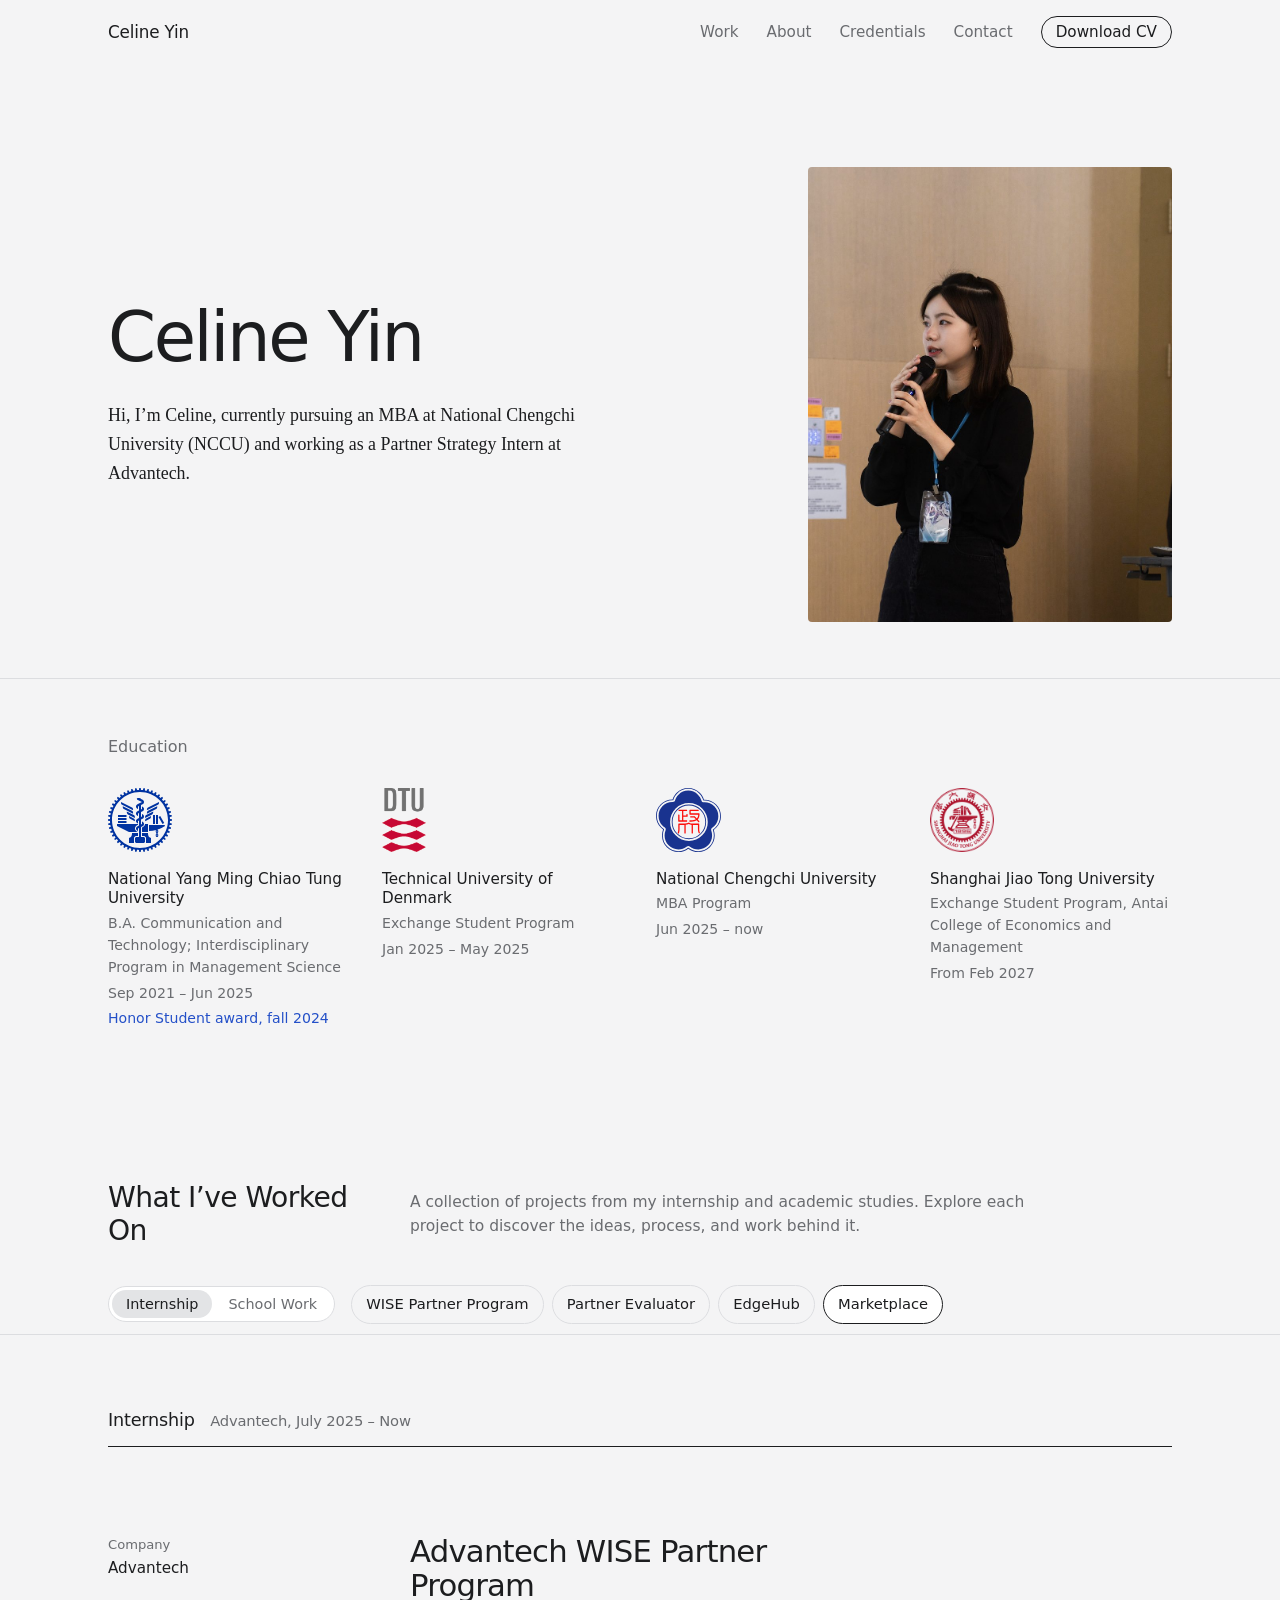
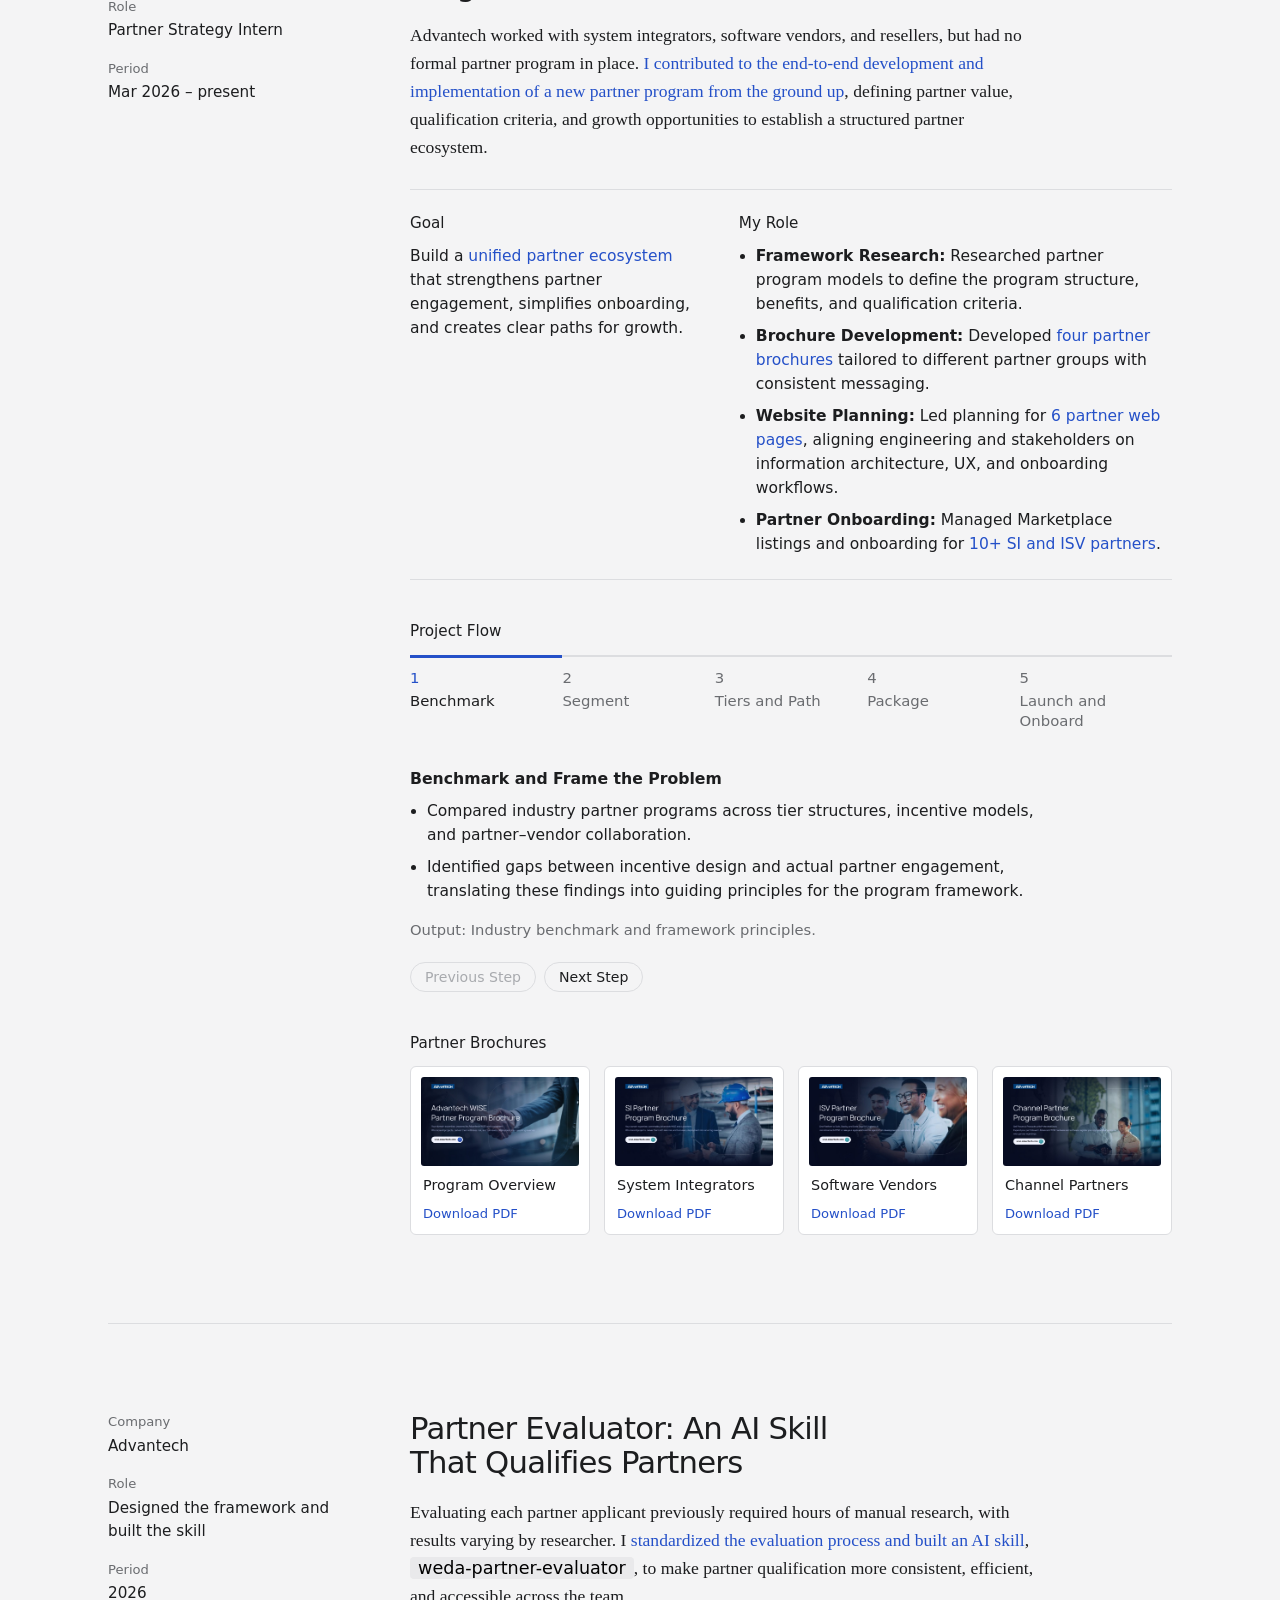
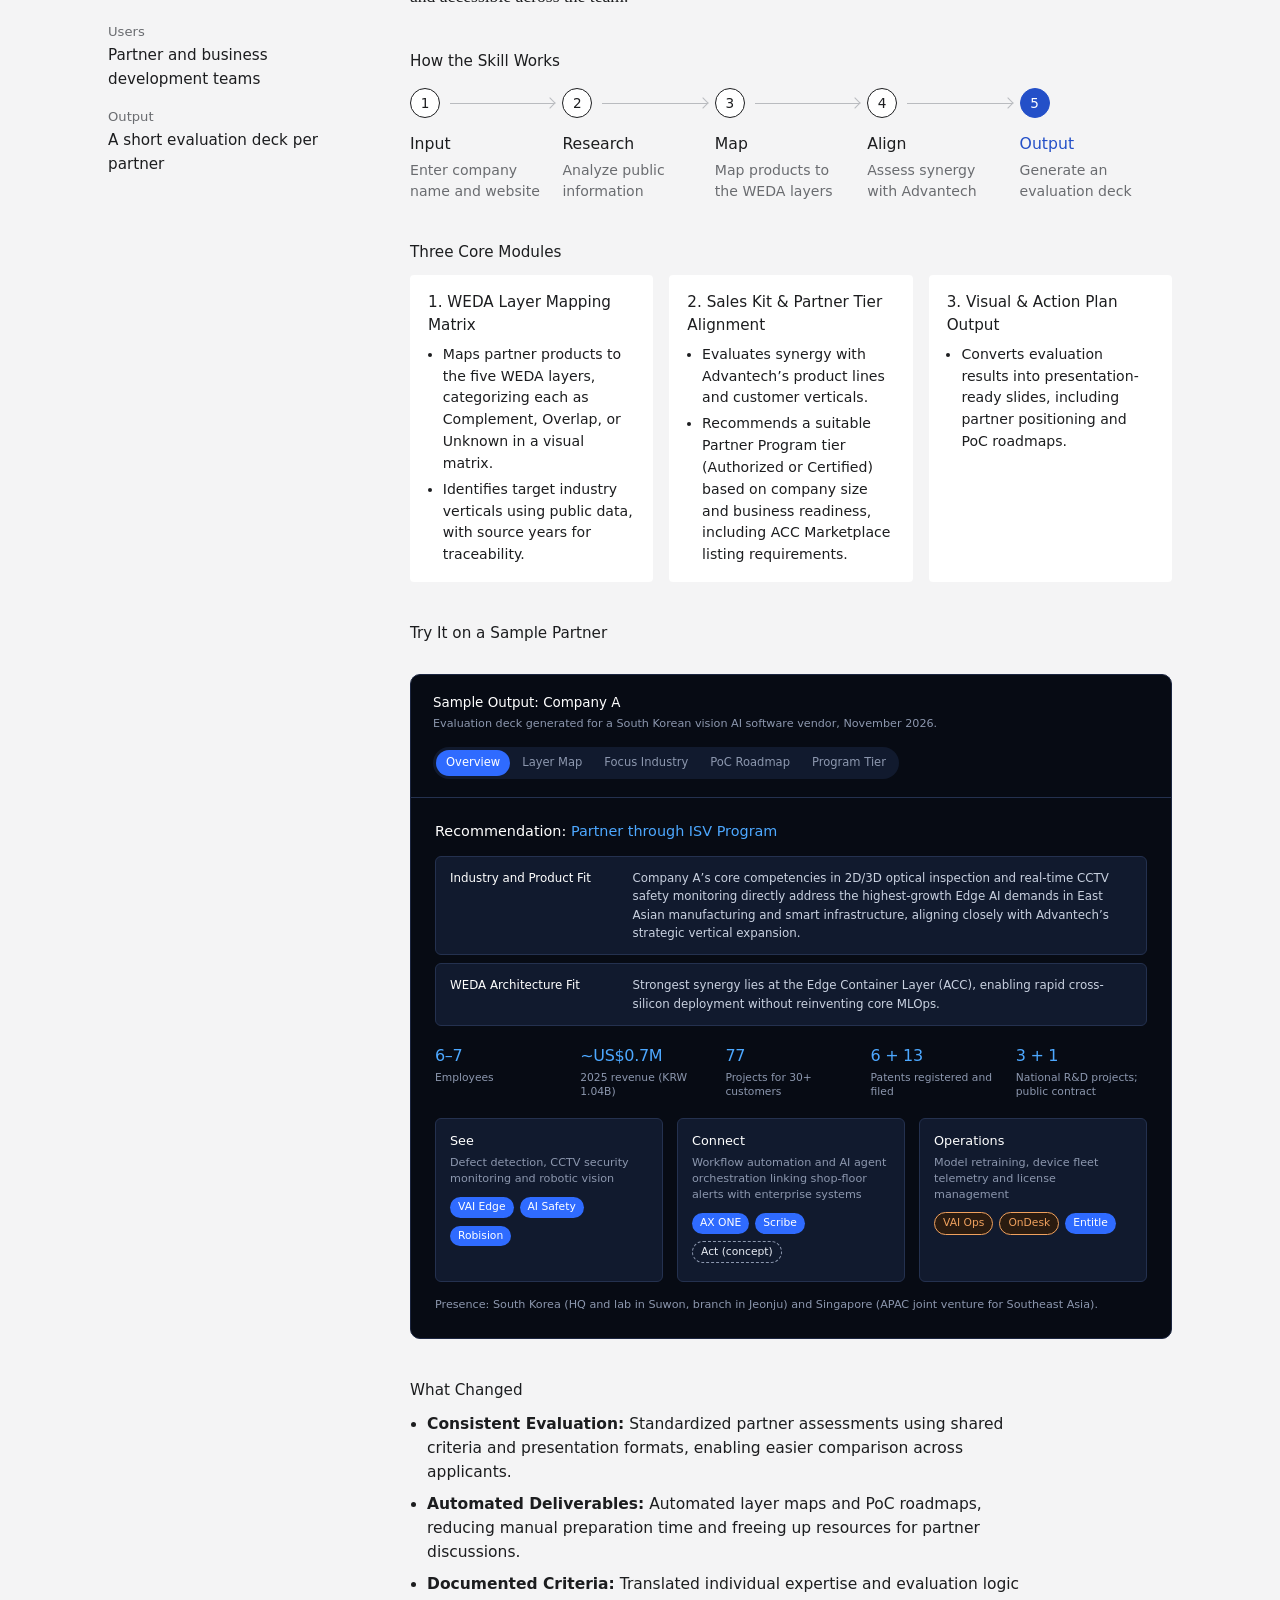
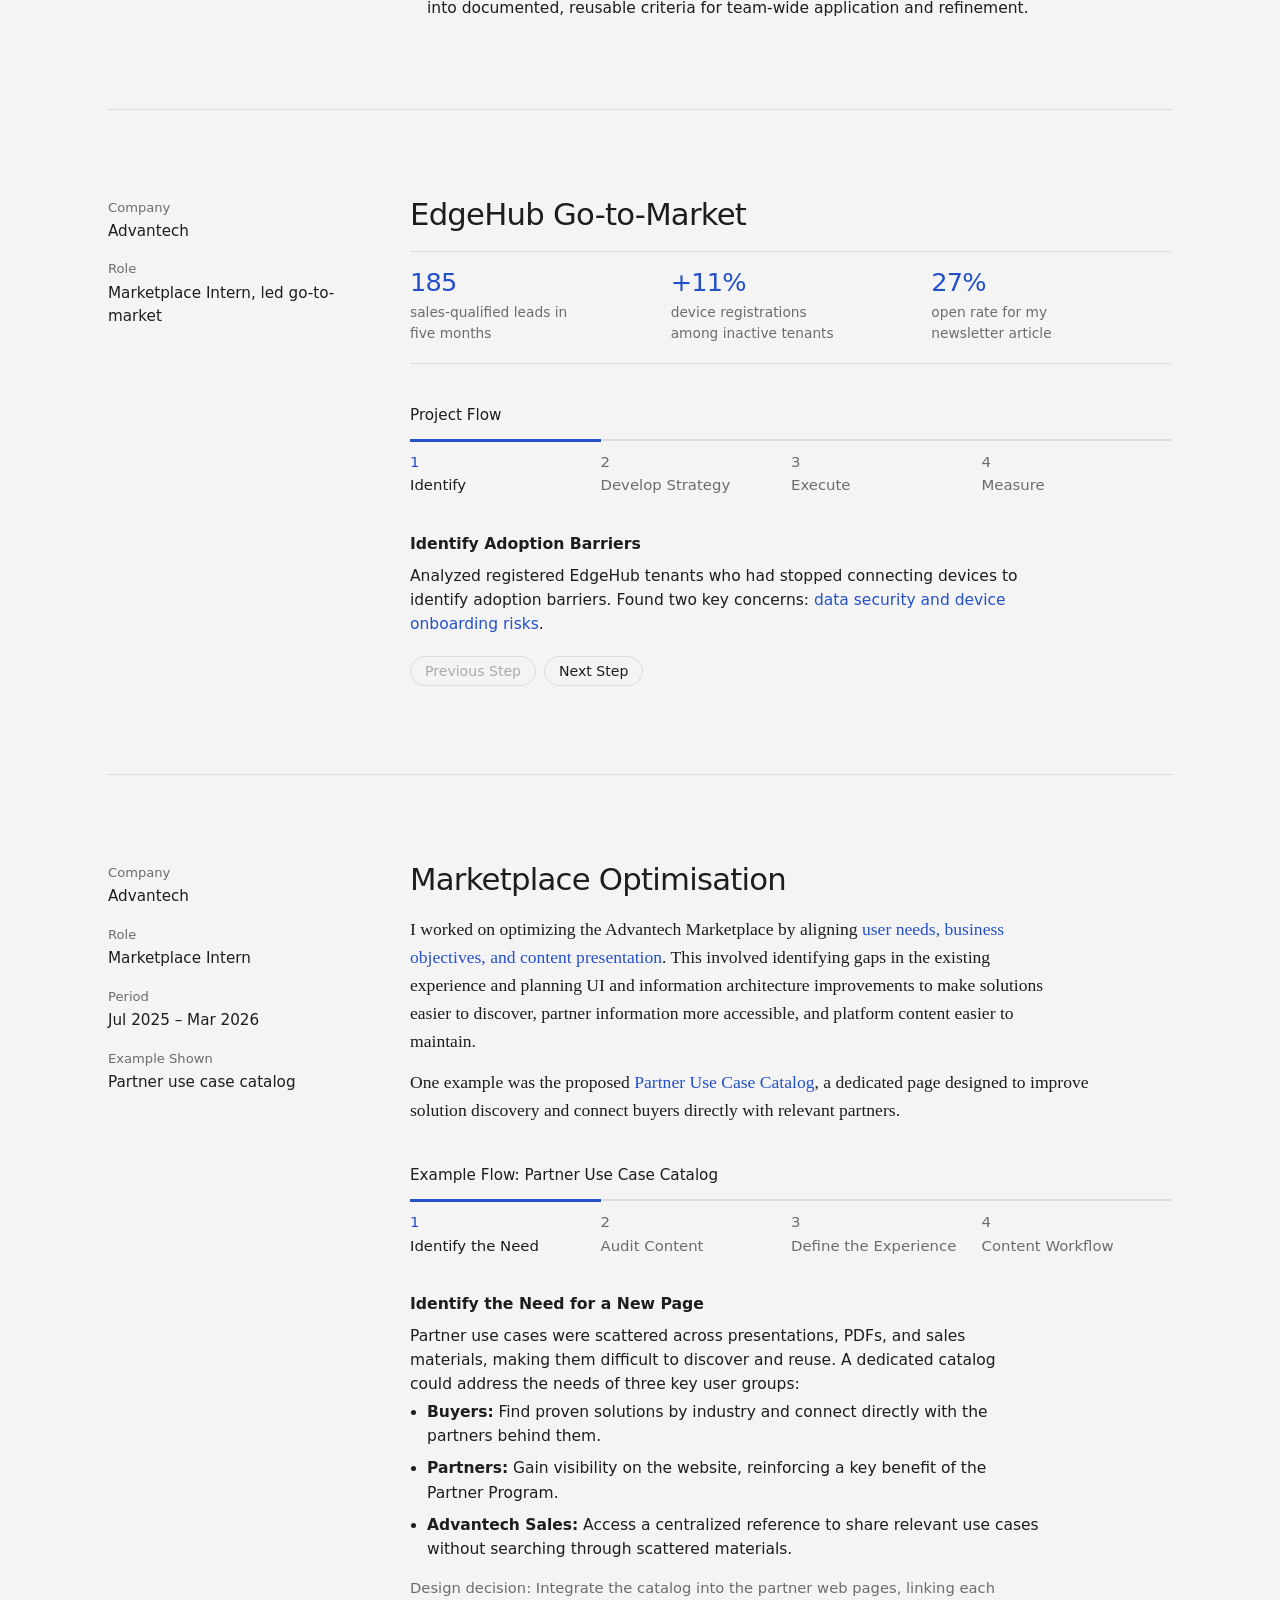
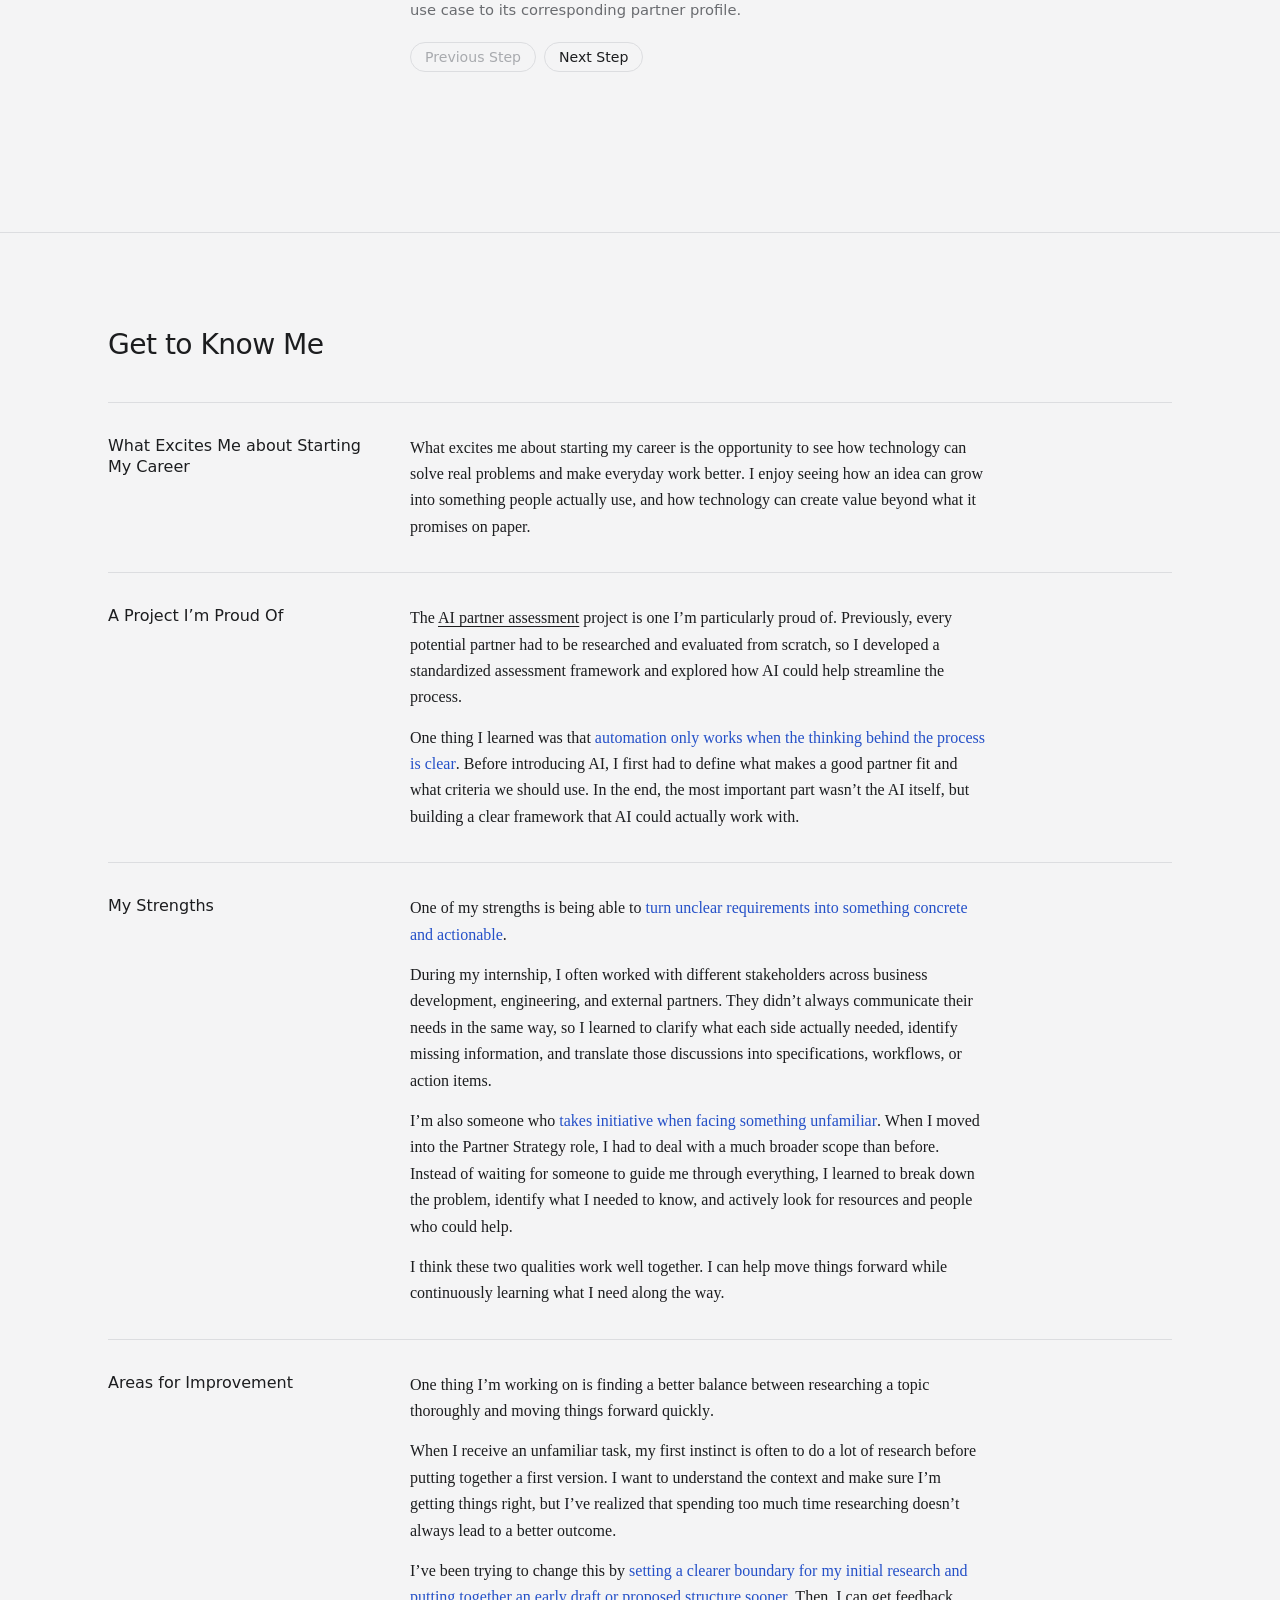
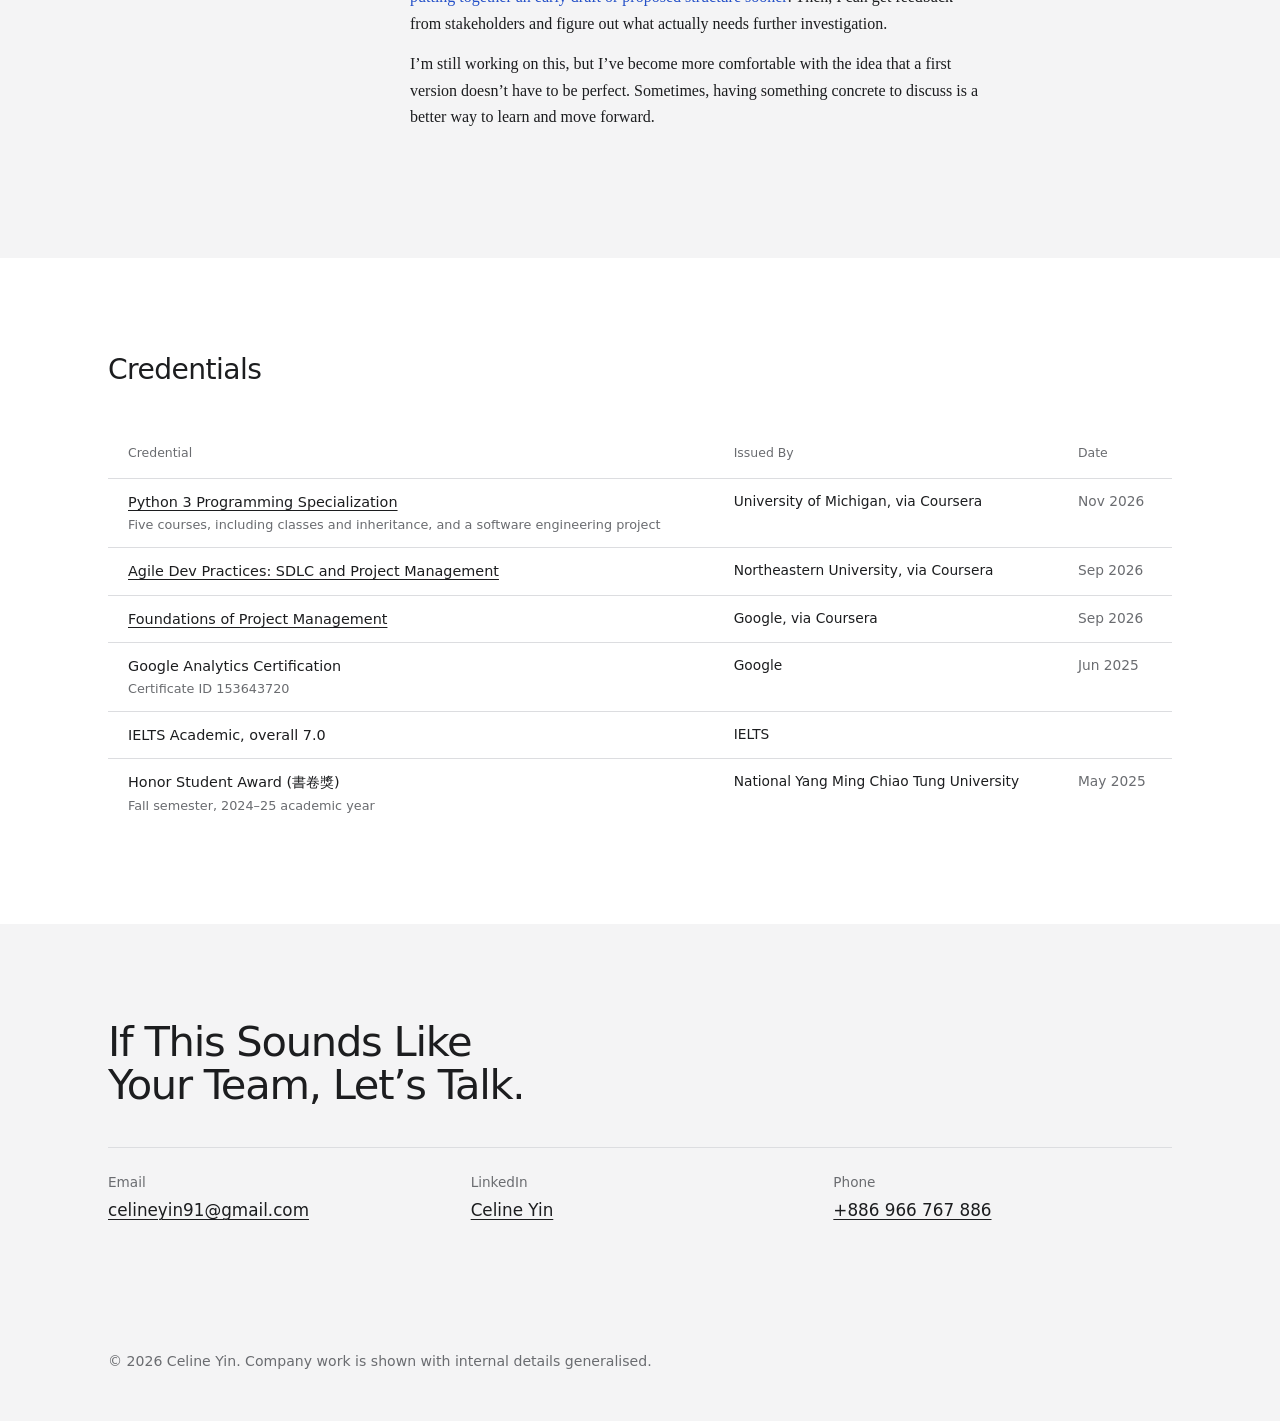
==== commit 4d5719b8: "Add files via upload" ====
--- a/portfolio.html
+++ b/portfolio.html
@@ -592,4 +592,3 @@
 <script src="site.js"></script>
 </body>
 </html>
-
--- a/styles.css
+++ b/styles.css
@@ -0,0 +1,885 @@
+
+  :root{
+    --paper:#F4F4F5;
+    --surface:#FFFFFF;
+    --ink:#1C1D1F;
+    --graphite:#6A6C70;
+    --pine:#2E3033;
+    --pine-dark:#000000;
+    --mist:#E9E9EB;
+    --line:#DCDDE0;
+    --sans:'Schibsted Grotesk', system-ui, -apple-system, 'Segoe UI', sans-serif;
+    --serif:'Newsreader', Georgia, 'Times New Roman', serif;
+    --wrap:1160px;
+    --gutter:clamp(20px,4vw,48px);
+  }
+  *{box-sizing:border-box;margin:0;padding:0}
+  html{scroll-behavior:smooth;scroll-padding-top:72px}
+  @media (prefers-reduced-motion:reduce){html{scroll-behavior:auto}*{transition:none!important;animation:none!important}}
+  body{font-family:var(--sans);color:var(--ink);background:var(--paper);font-size:17px;line-height:1.55;-webkit-font-smoothing:antialiased;text-rendering:optimizeLegibility}
+  img{display:block;max-width:100%;height:auto}
+  a{color:var(--pine);text-decoration-thickness:1px;text-underline-offset:3px}
+  a:hover{color:var(--pine-dark)}
+  :focus-visible{outline:2px solid var(--pine);outline-offset:3px;border-radius:2px}
+  .wrap{max-width:var(--wrap);margin:0 auto;padding:0 var(--gutter)}
+  .skip{position:absolute;left:-999px;top:8px;background:var(--ink);color:#fff;padding:8px 12px;z-index:100}
+  .skip:focus{left:8px}
+
+  /* nav */
+  .site-nav{position:sticky;top:0;z-index:50;background:rgba(244,244,245,.94);backdrop-filter:blur(10px);border-bottom:1px solid transparent;transition:border-color .2s}
+  .site-nav.is-scrolled{border-bottom-color:var(--line)}
+  .site-nav .wrap{display:flex;align-items:center;justify-content:space-between;height:64px}
+  .brand{font-weight:500;font-size:1.05rem;color:var(--ink);text-decoration:none;letter-spacing:-.01em}
+  .nav-links{display:flex;gap:28px;list-style:none;align-items:center}
+  .nav-links a{color:var(--graphite);text-decoration:none;font-size:.95rem}
+  .nav-links a:hover{color:var(--ink)}
+  .nav-links .cv-link{color:var(--ink);border:1px solid var(--ink);padding:6px 14px;border-radius:999px}
+  .nav-links .cv-link:hover{background:var(--ink);color:#fff}
+  @media (max-width:760px){.nav-links li:not(:last-child){display:none}}
+
+  /* hero */
+  .hero{padding:clamp(48px,8vw,104px) 0 clamp(40px,6vw,72px)}
+  .hero-grid{display:grid;grid-template-columns:minmax(0,7fr) minmax(0,4fr);gap:clamp(32px,5vw,72px);align-items:end}
+  .hero h1{font-size:clamp(2.3rem,5.2vw,4.1rem);line-height:1.04;letter-spacing:-.03em;font-weight:500;max-width:15ch}
+  .hero .intro{font-family:var(--serif);font-size:clamp(1.15rem,1.6vw,1.32rem);line-height:1.6;color:var(--ink);margin-top:28px;max-width:34em}
+  .hero-actions{display:flex;flex-wrap:wrap;gap:12px;margin-top:32px}
+  .btn{display:inline-flex;align-items:center;gap:8px;font:500 .98rem var(--sans);padding:12px 20px;border-radius:999px;text-decoration:none;border:1px solid var(--ink)}
+  .btn-primary{background:var(--ink);color:#fff}
+  .btn-primary:hover{background:var(--pine);border-color:var(--pine);color:#fff}
+  .btn-plain{color:var(--ink)}
+  .btn-plain:hover{background:var(--mist);color:var(--ink)}
+  .hero-photo{margin:0}
+  .hero-photo img{width:100%;aspect-ratio:4/5;object-fit:cover;object-position:52% 20%;border-radius:4px}
+  .facts{display:grid;grid-template-columns:repeat(3,minmax(0,1fr));gap:24px;margin-top:clamp(40px,6vw,64px);padding-top:24px;border-top:1px solid var(--line)}
+  .facts dt{font-size:.85rem;color:var(--graphite)}
+  .facts dd{font-size:1rem;margin-top:4px}
+  @media (max-width:860px){.hero-grid{grid-template-columns:1fr}.hero-photo{max-width:360px}.facts{grid-template-columns:1fr}}
+
+  /* section heads */
+  section{padding:clamp(56px,8vw,96px) 0}
+  .section-head{display:grid;grid-template-columns:minmax(0,3fr) minmax(0,9fr);gap:24px 48px;margin-bottom:40px;align-items:baseline}
+  .section-head h2{font-size:clamp(1.6rem,2.6vw,2.1rem);letter-spacing:-.02em;font-weight:500;line-height:1.15}
+  .section-head p{color:var(--graphite);max-width:40em}
+  @media (max-width:860px){.section-head{grid-template-columns:1fr}}
+
+  /* work index */
+  
+  .focus-bar{display:flex;flex-wrap:wrap;gap:8px;margin-bottom:24px}
+  .focus-bar button{font:500 .92rem var(--sans);color:var(--ink);background:transparent;border:1px solid #B9C3BD;border-radius:999px;padding:7px 14px;cursor:pointer}
+  .focus-bar button:hover{border-color:var(--ink)}
+  .focus-bar button[aria-pressed="true"]{background:var(--pine);border-color:var(--pine);color:#fff}
+  .index{width:100%;border-collapse:collapse;background:var(--surface);border-radius:6px;overflow:hidden}
+  .index th{text-align:left;font-weight:500;font-size:.85rem;color:var(--graphite);padding:14px 20px;border-bottom:1px solid var(--line)}
+  .index td{padding:18px 20px;border-bottom:1px solid var(--line);vertical-align:top}
+  .index tr:last-child td{border-bottom:0}
+  .index td:first-child a{font-weight:500;color:var(--ink);text-decoration:none}
+  .index td:first-child a:hover{color:var(--pine);text-decoration:underline}
+  .index .result{color:var(--pine);font-weight:500}
+  .index .yr{color:var(--graphite);white-space:nowrap;font-variant-numeric:tabular-nums}
+  .index tr[hidden]{display:none}
+  @media (max-width:760px){
+    .index thead{display:none}
+    .index tr{display:block;padding:16px 18px;border-bottom:1px solid var(--line)}
+    .index td{display:block;padding:2px 0;border:0}
+  }
+
+  /* case studies */
+  .case{padding:clamp(56px,7vw,88px) 0;border-top:1px solid var(--line)}
+  .case:first-of-type{border-top:0}
+  .case[hidden]{display:none}
+  .case-grid{display:grid;grid-template-columns:minmax(0,3fr) minmax(0,9fr);gap:32px 48px}
+  .case-meta{position:sticky;top:96px;align-self:start}
+  .case-meta dl{display:grid;gap:16px}
+  .case-meta dt{font-size:.82rem;color:var(--graphite)}
+  .case-meta dd{font-size:.95rem;margin-top:2px}
+  .status{display:inline-block;font-size:.82rem;background:var(--mist);color:var(--pine-dark);padding:3px 10px;border-radius:999px}
+  .case h3{font-size:clamp(1.7rem,3vw,2.4rem);letter-spacing:-.025em;line-height:1.1;font-weight:500;max-width:22ch}
+  .case .lede{font-family:var(--serif);font-size:1.25rem;line-height:1.6;margin-top:18px;max-width:36em}
+  .case h4{font-size:1rem;font-weight:500;margin:40px 0 10px}
+  .case p,.case li{max-width:40em}
+  .case p + p{margin-top:12px}
+  .case ul{padding-left:1.1em;display:grid;gap:8px}
+  .note{font-size:.88rem;color:var(--graphite);margin-top:16px}
+  @media (max-width:860px){.case-grid{grid-template-columns:1fr}.case-meta{position:static}.case-meta dl{grid-template-columns:repeat(2,minmax(0,1fr))}}
+
+  .metrics{display:grid;grid-template-columns:repeat(3,minmax(0,1fr));gap:24px;margin-top:32px;padding:24px 0;border-top:1px solid var(--line);border-bottom:1px solid var(--line)}
+  .metrics strong{display:block;font-size:clamp(2rem,3.4vw,2.6rem);font-weight:500;letter-spacing:-.03em;line-height:1;color:var(--pine);font-variant-numeric:tabular-nums}
+  .metrics span{display:block;font-size:.92rem;color:var(--graphite);margin-top:8px;max-width:20ch}
+  @media (max-width:560px){.metrics{grid-template-columns:1fr}}
+
+  .steps{list-style:none;padding:0!important;display:grid;grid-template-columns:repeat(4,minmax(0,1fr));gap:0!important;counter-reset:s;margin-top:8px}
+  .steps li{counter-increment:s;padding:18px 18px 18px 0;border-top:2px solid var(--ink);margin-right:16px}
+  .steps li::before{content:counter(s);display:block;font-weight:500;color:var(--pine);margin-bottom:8px}
+  .steps b{display:block;font-weight:500;margin-bottom:4px}
+  .steps span{font-size:.93rem;color:var(--graphite);display:block}
+  .steps.five{grid-template-columns:repeat(5,minmax(0,1fr))}
+  @media (max-width:860px){.steps,.steps.five{grid-template-columns:1fr 1fr}}
+  @media (max-width:520px){.steps,.steps.five{grid-template-columns:1fr}}
+
+  figure{margin:32px 0 0}
+  figcaption{font-size:.88rem;color:var(--graphite);margin-top:10px;max-width:48em}
+  .shot{border:1px solid var(--line);border-radius:4px}
+  .g2{display:grid;grid-template-columns:repeat(2,minmax(0,1fr));gap:16px}
+  .g4{display:grid;grid-template-columns:repeat(4,minmax(0,1fr));gap:12px}
+  .phones{display:grid;grid-template-columns:repeat(6,minmax(0,1fr));gap:12px}
+  .phones img{border-radius:14px;border:1px solid var(--line)}
+  .split{display:grid;grid-template-columns:minmax(0,260px) minmax(0,1fr);gap:28px;align-items:start}
+  .split figcaption{font-size:.95rem}
+  @media (max-width:860px){.g4{grid-template-columns:1fr 1fr}.phones{grid-template-columns:repeat(3,minmax(0,1fr))}.split{grid-template-columns:1fr}}
+  @media (max-width:520px){.g2{grid-template-columns:1fr}}
+
+  table.data{border-collapse:collapse;width:100%;max-width:40em;margin-top:8px;font-size:.95rem}
+  table.data th,table.data td{text-align:left;padding:10px 12px 10px 0;border-bottom:1px solid var(--line)}
+  table.data th{font-weight:500;color:var(--graphite);font-size:.85rem}
+  table.data td:not(:first-child),table.data th:not(:first-child){text-align:right;font-variant-numeric:tabular-nums}
+
+  .flow{display:flex;flex-wrap:wrap;align-items:stretch;gap:0;margin-top:12px}
+  .flow div{flex:1 1 150px;padding:16px;background:var(--surface);border-right:3px solid var(--paper)}
+  .flow div:first-child{border-radius:4px 0 0 4px}
+  .flow div:last-child{border-radius:0 4px 4px 0;border-right:0;background:var(--pine);color:#fff}
+  .flow b{display:block;font-weight:500;font-size:.98rem}
+  .flow span{display:block;font-size:.88rem;color:var(--graphite);margin-top:4px}
+  .flow div:last-child span{color:#C9CBCE}
+
+  .more{display:grid;grid-template-columns:repeat(2,minmax(0,1fr));gap:40px;margin-top:28px}
+  .more h4{margin-top:0!important}
+  @media (max-width:760px){.more{grid-template-columns:1fr}}
+
+  /* about */
+  #about{border-top:1px solid var(--line)}
+  .qa{display:grid;grid-template-columns:minmax(0,3fr) minmax(0,9fr);gap:24px 48px;padding:32px 0;border-top:1px solid var(--line)}
+  .qa h3{font-size:1.1rem;font-weight:500;line-height:1.35}
+  .qa .answer{font-family:var(--serif);font-size:1.15rem;line-height:1.65}
+  .qa .answer p{max-width:36em}
+  .qa .answer p + p{margin-top:14px}
+  .traits{display:grid;grid-template-columns:repeat(3,minmax(0,1fr));gap:32px}
+  .traits b{display:block;font-weight:500;margin-bottom:6px}
+  .traits p{font-size:.97rem;color:var(--graphite)}
+  @media (max-width:860px){.qa{grid-template-columns:1fr}.traits{grid-template-columns:1fr}}
+
+  .timeline{list-style:none;display:grid;grid-template-columns:repeat(4,minmax(0,1fr));gap:0}
+  .timeline li{padding:16px 20px 0 0;border-top:2px solid var(--line);position:relative}
+  .timeline li::before{content:"";position:absolute;top:-6px;left:0;width:10px;height:10px;border-radius:50%;background:var(--paper);border:2px solid var(--pine)}
+  .timeline li.next::before{border-style:dashed}
+  .timeline .when{font-size:.85rem;color:var(--graphite);font-variant-numeric:tabular-nums}
+  .timeline b{display:block;font-weight:500;margin-top:6px;line-height:1.3}
+  .timeline span{display:block;font-size:.93rem;color:var(--graphite);margin-top:4px}
+  @media (max-width:860px){.timeline{grid-template-columns:1fr 1fr;row-gap:24px}}
+  @media (max-width:520px){.timeline{grid-template-columns:1fr}}
+
+  /* credentials */
+  #credentials{background:var(--surface)}
+  .cred{width:100%;border-collapse:collapse;background:var(--surface);border-radius:6px;overflow:hidden}
+  .cred td,.cred th{padding:16px 20px;border-bottom:1px solid var(--line);text-align:left;vertical-align:top}
+  .cred th{font-size:.85rem;font-weight:500;color:var(--graphite)}
+  .cred tr:last-child td{border-bottom:0}
+  .cred td:first-child{font-weight:500}
+  .cred .sub{display:block;font-weight:400;font-size:.9rem;color:var(--graphite);margin-top:2px}
+  .cred .yr{white-space:nowrap;color:var(--graphite)}
+  @media (max-width:760px){.cred thead{display:none}.cred tr{display:block;padding:14px 18px;border-bottom:1px solid var(--line)}.cred td{display:block;padding:2px 0;border:0}}
+  .skills{display:grid;grid-template-columns:repeat(4,minmax(0,1fr));gap:32px;margin-top:56px}
+  .skills h3{font-size:1rem;font-weight:500;margin-bottom:10px}
+  .skills ul{list-style:none;display:grid;gap:6px;font-size:.96rem;color:var(--ink)}
+  @media (max-width:860px){.skills{grid-template-columns:1fr 1fr}}
+
+  /* contact */
+  #contact h2{font-size:clamp(2rem,4.4vw,3.4rem);letter-spacing:-.03em;line-height:1.05;font-weight:500;max-width:16ch}
+  .contact-list{display:grid;grid-template-columns:repeat(3,minmax(0,1fr));gap:24px;margin-top:40px;padding-top:24px;border-top:1px solid var(--line)}
+  .contact-list dt{font-size:.85rem;color:var(--graphite)}
+  .contact-list dd{margin-top:4px;font-size:1.05rem}
+  @media (max-width:760px){.contact-list{grid-template-columns:1fr}}
+  footer{padding:32px 0 48px;font-size:.88rem;color:var(--graphite)}
+
+  @media print{.site-nav,.focus-bar,.hero-actions{display:none}.case-meta{position:static}section,.case{padding:28px 0}#work,#credentials{background:none}}
+
+  /* role lens */
+  .lens{background:var(--surface);border-radius:6px;padding:24px 28px;margin-bottom:16px;display:grid;grid-template-columns:minmax(0,4fr) minmax(0,8fr);gap:16px 40px}
+  .lens[hidden]{display:none}
+  .lens h3{font-size:1.25rem;font-weight:500;letter-spacing:-.01em;line-height:1.25}
+  .lens p.why{color:var(--graphite);font-size:.95rem;margin-top:8px}
+  .lens ul{list-style:none;display:grid;gap:12px}
+  .lens li{padding-left:18px;position:relative}
+  .lens li::before{content:"";position:absolute;left:0;top:.6em;width:8px;height:2px;background:var(--pine)}
+  @media (max-width:760px){.lens{grid-template-columns:1fr;padding:20px}}
+
+  /* stepper */
+  .stepper{margin-top:12px}
+  .stepper-tabs{display:grid;grid-auto-flow:column;grid-auto-columns:minmax(120px,1fr);list-style:none;overflow-x:auto;scrollbar-width:thin}
+  .stepper-tabs button{all:unset;box-sizing:border-box;display:block;width:100%;cursor:pointer;padding:12px 14px 12px 0;border-top:2px solid var(--line);font-size:.93rem;color:var(--graphite);line-height:1.3}
+  .stepper-tabs button .n{display:block;font-weight:500;color:var(--graphite);margin-bottom:4px;font-variant-numeric:tabular-nums}
+  .stepper-tabs button:hover{color:var(--ink);border-top-color:#A8AAAE}
+  .stepper-tabs button[aria-selected="true"]{color:var(--ink);font-weight:500;border-top:3px solid var(--pine);padding-top:11px}
+  .stepper-tabs button[aria-selected="true"] .n{color:var(--pine)}
+  .stepper-tabs button:focus-visible{outline:2px solid var(--pine);outline-offset:-2px}
+  .step-panel{padding:24px 0 4px;display:grid;grid-template-columns:minmax(0,1fr) minmax(0,1fr);gap:28px;align-items:start}
+  .step-panel.text-only{grid-template-columns:minmax(0,1fr)}
+  .step-panel[hidden]{display:none}
+  .step-panel h5{font-size:1.05rem;font-weight:500;margin-bottom:8px}
+  .step-panel ul{margin-top:4px}
+  .step-panel .out{margin-top:16px;font-size:.92rem;color:var(--graphite)}
+  .step-panel .out b{color:var(--ink);font-weight:500}
+  .step-panel img{border:1px solid var(--line);border-radius:4px}
+  .no-js .step-panel[hidden]{display:grid}
+  .stepper-nav{display:flex;gap:8px;margin-top:16px}
+  .stepper-nav button{font:500 .88rem var(--sans);background:none;border:1px solid var(--line);border-radius:999px;padding:6px 14px;cursor:pointer;color:var(--ink)}
+  .stepper-nav button:hover:not(:disabled){border-color:var(--ink)}
+  .stepper-nav button:disabled{color:#A8AAAE;cursor:default}
+  @media (max-width:760px){.step-panel{grid-template-columns:1fr}}
+
+  .brief{display:grid;grid-template-columns:repeat(3,minmax(0,1fr));gap:20px;margin-top:28px;padding:20px 0;border-top:1px solid var(--line);border-bottom:1px solid var(--line)}
+  .brief dt{font-size:.82rem;color:var(--graphite)}
+  .brief dd{font-size:.95rem;margin-top:4px}
+  @media (max-width:760px){.brief{grid-template-columns:1fr}}
+
+  /* evaluator demo */
+  .demo{margin-top:28px;border:1px solid var(--line);border-radius:8px;overflow:hidden;background:var(--surface)}
+  .demo-head{background:var(--ink);color:#fff;padding:16px 22px;display:flex;flex-wrap:wrap;justify-content:space-between;gap:8px 24px;align-items:baseline}
+  .demo-head b{font-weight:500}
+  .demo-head span{color:#B8C0BC;font-size:.9rem}
+  .demo-tabs{display:flex;flex-wrap:wrap;border-bottom:1px solid var(--line);background:var(--mist)}
+  .demo-tabs button{all:unset;cursor:pointer;padding:13px 20px;font-size:.93rem;color:var(--graphite);border-bottom:3px solid transparent}
+  .demo-tabs button:hover{color:var(--ink)}
+  .demo-tabs button[aria-selected="true"]{color:var(--ink);font-weight:500;border-bottom-color:var(--pine);background:var(--surface)}
+  .demo-tabs button:focus-visible{outline:2px solid var(--pine);outline-offset:-2px}
+  .demo-panel{padding:22px}
+  .demo-panel[hidden]{display:none}
+  .no-js .demo-panel[hidden]{display:block}
+  .demo-panel > p{font-size:.95rem;color:var(--graphite);max-width:46em;margin-bottom:16px}
+
+  .layers{width:100%;table-layout:fixed;border-collapse:separate;border-spacing:0 6px;font-size:.92rem}
+  .layers th{font-weight:500;font-size:.82rem;color:var(--graphite);text-align:left;padding:0 12px 2px}
+  .layers td{background:var(--mist);padding:12px;vertical-align:top}
+  .layers td:first-child{border-radius:4px 0 0 4px;font-weight:500;width:22%}
+  .layers td:last-child{border-radius:0 4px 4px 0;background:var(--surface);border:1px solid var(--line)}
+  .layers .grp{background:var(--pine);color:#fff;font-weight:500;text-align:center;width:9%;border-radius:4px 0 0 4px}
+  .layers tr:not(.first) td:first-child{border-radius:0}
+  .chip{display:inline-block;font-size:.82rem;font-weight:500;padding:3px 10px;border-radius:999px;margin:0 6px 6px 0}
+  .chip.comp{background:#2E3033;color:#fff}
+  .chip.over{background:#fff;color:#2E3033;border:1px solid #2E3033}
+  .chip.unk{background:transparent;color:var(--graphite);border:1px dashed #9A9CA0}
+  .layers small{display:block;color:var(--graphite);font-size:.85rem;line-height:1.45}
+  .legend{display:flex;flex-wrap:wrap;gap:6px 16px;align-items:center;margin-top:12px;font-size:.85rem;color:var(--graphite)}
+  .legend .chip{margin:0 6px 0 0}
+  @media (max-width:760px){.layers,.layers tbody,.layers tr,.layers td{display:block;width:100%!important}.layers thead{display:none}.layers td{border-radius:0!important}.layers .grp{text-align:left}.layers tr{margin-bottom:10px}}
+
+  .checks{display:grid;grid-template-columns:repeat(3,minmax(0,1fr));gap:16px}
+  .checks > div{border-top:3px solid var(--pine);padding-top:12px}
+  .checks h5{font-size:.98rem;font-weight:500}
+  .checks .verdict{display:inline-block;margin:6px 0 8px;font-size:.82rem;font-weight:500;color:var(--pine-dark);background:var(--mist);padding:2px 10px;border-radius:999px}
+  .checks p{font-size:.92rem;color:var(--ink)}
+  .reco{margin-top:20px;padding:14px 16px;background:var(--mist);border-radius:4px;font-size:.95rem}
+  .reco b{font-weight:500}
+  @media (max-width:760px){.checks{grid-template-columns:1fr}}
+
+  .tier-tool{display:grid;grid-template-columns:minmax(0,1fr) minmax(0,1fr);gap:28px;align-items:start}
+  .tier-tool fieldset{border:0;margin-bottom:16px}
+  .tier-tool legend{font-weight:500;font-size:.95rem;margin-bottom:8px}
+  .seg{display:inline-flex;border:1px solid var(--line);border-radius:999px;overflow:hidden}
+  .seg label{position:relative}
+  .seg input{position:absolute;opacity:0;inset:0;cursor:pointer}
+  .seg span{display:block;padding:7px 14px;font-size:.88rem;cursor:pointer;border-right:1px solid var(--line)}
+  .seg label:last-child span{border-right:0}
+  .seg input:checked + span{background:var(--ink);color:#fff}
+  .seg input:focus-visible + span{outline:2px solid var(--pine);outline-offset:-2px}
+  .tier-ladder{list-style:none;display:grid;gap:6px}
+  .tier-ladder li{padding:12px 14px;border:1px solid var(--line);border-radius:4px;color:var(--graphite);font-size:.92rem;transition:background .2s,color .2s}
+  .tier-ladder li b{display:block;color:var(--ink);font-weight:500;font-size:.98rem}
+  .tier-ladder li.on{background:var(--pine);border-color:var(--pine);color:#C9CBCE}
+  .tier-ladder li.on b{color:#fff}
+  .tier-why{margin-top:12px;font-size:.92rem}
+  @media (max-width:760px){.tier-tool{grid-template-columns:1fr}}
+
+  .roadmap{width:100%;border-collapse:separate;border-spacing:6px;font-size:.92rem;margin:-6px}
+  .roadmap th{font-weight:500;text-align:left;padding:8px 12px;background:var(--ink);color:#fff;border-radius:4px}
+  .roadmap th span{color:#B5B8BC;margin-right:6px}
+  .roadmap thead th:first-child{background:none}
+  .roadmap td{background:var(--mist);padding:12px;vertical-align:top;border-radius:4px}
+  .roadmap td.row{background:transparent;font-weight:500;padding-left:0;width:18%}
+  .roadmap td.later{background:transparent;border:1px dashed #A8AAAE;color:var(--graphite)}
+  .roadmap .gate{display:block;margin-top:8px;color:var(--pine);font-size:.86rem;font-weight:500}
+  .open-q{margin-top:16px;font-size:.9rem;color:var(--graphite)}
+  .open-q b{color:var(--ink);font-weight:500}
+  @media (max-width:760px){.roadmap,.roadmap tbody,.roadmap tr,.roadmap td,.roadmap th{display:block;width:100%!important}.roadmap thead{display:none}.roadmap td[data-stage]::before{content:attr(data-stage);display:block;font-weight:500;font-size:.82rem;color:var(--pine);margin-bottom:4px}}
+
+  .blueprint{display:grid;grid-template-columns:repeat(3,minmax(0,1fr));gap:16px;margin-top:8px}
+  .blueprint > div{background:var(--mist);border-radius:4px;padding:16px}
+  .blueprint h5{font-size:1rem;font-weight:500;margin-bottom:6px}
+  .blueprint p{font-size:.92rem;color:var(--graphite)}
+  .blueprint ul{font-size:.92rem;margin-top:8px;gap:4px!important}
+  @media (max-width:860px){.blueprint{grid-template-columns:1fr}}
+  code.skill{white-space:nowrap;font-family:var(--sans);font-weight:500;background:var(--mist);padding:1px 8px;border-radius:4px;color:var(--pine-dark)}
+
+  .traits.four{grid-template-columns:repeat(2,minmax(0,1fr))}
+  @media (max-width:860px){.traits.four{grid-template-columns:1fr}}
+
+  /* school teaser */
+  .work{padding-bottom:0}
+  .work .section-head{margin-bottom:0}
+  .teaser{display:flex;flex-wrap:wrap;justify-content:space-between;align-items:center;gap:20px 40px;background:var(--surface);border-radius:6px;padding:clamp(24px,4vw,40px)}
+  .teaser h2{font-size:clamp(1.5rem,2.4vw,1.9rem);font-weight:500;letter-spacing:-.02em}
+  .teaser p{color:var(--graphite);margin-top:6px;max-width:40em}
+
+  /* school page */
+  .page-head{padding:clamp(48px,7vw,88px) 0 clamp(16px,3vw,32px)}
+  .page-head h1{font-size:clamp(2.2rem,4.6vw,3.6rem);line-height:1.05;letter-spacing:-.03em;font-weight:500}
+  .page-head p{font-family:var(--serif);font-size:1.2rem;line-height:1.6;margin-top:18px;max-width:36em}
+  .page-head .back{display:inline-block;margin-bottom:24px;font-size:.95rem}
+  .jump{display:flex;flex-wrap:wrap;gap:8px;margin-top:28px;list-style:none}
+  .jump a{display:block;font-size:.92rem;color:var(--ink);text-decoration:none;border:1px solid var(--line);border-radius:999px;padding:7px 14px}
+  .jump a:hover{border-color:var(--ink)}
+  .bars{display:grid;gap:10px;max-width:40em;margin-top:8px}
+  .bars div{display:grid;grid-template-columns:minmax(0,11em) minmax(0,1fr) 4em;gap:12px;align-items:center;font-size:.95rem}
+  .bars i{display:block;height:12px;background:var(--pine);border-radius:2px}
+  .bars span:last-child{text-align:right;font-variant-numeric:tabular-nums;color:var(--graphite)}
+  .two{display:grid;grid-template-columns:repeat(2,minmax(0,1fr));gap:24px 40px}
+  .two h5{font-size:1rem;font-weight:500;margin-bottom:6px}
+  .two p{font-size:.97rem}
+  @media (max-width:760px){.two{grid-template-columns:1fr}.bars div{grid-template-columns:minmax(0,8em) minmax(0,1fr) 3.5em}}
+
+  /* ---------- v3: portals, sticky jump, lightbox, motion ---------- */
+  .layers td{background:var(--surface)}
+  .layers td:last-child{background:var(--surface)}
+  .blueprint > div{background:var(--surface)}
+  .checks > div{border-top-color:var(--ink)}
+  .reco{background:var(--paper)}
+  .tier-ladder li{background:var(--surface)}
+  .roadmap td{background:var(--paper)}
+  .demo-tabs{background:var(--paper)}
+  .brief{border-color:var(--line)}
+  a{color:var(--ink)}
+  a:hover{color:#000}
+
+  .portals{padding-top:0}
+  .portal-grid{display:grid;grid-template-columns:repeat(2,minmax(0,1fr));gap:20px}
+  .portal{display:grid;grid-template-rows:auto 1fr;background:var(--surface);border-radius:8px;overflow:hidden;color:var(--ink);text-decoration:none;border:1px solid var(--line);transition:border-color .25s}
+  .portal:hover{border-color:var(--ink);color:var(--ink)}
+  .portal-img{aspect-ratio:16/9;overflow:hidden;background:var(--mist)}
+  .portal-img img{width:100%;height:100%;object-fit:cover;filter:grayscale(1) contrast(.95);transform:scale(1.001);transition:filter .5s,transform .6s cubic-bezier(.2,.7,.2,1)}
+  .portal:hover .portal-img img,.portal:focus-visible .portal-img img{filter:none;transform:scale(1.04)}
+  .portal-body{padding:24px 26px 26px;display:flex;flex-direction:column;gap:10px}
+  .portal-meta{font-size:.88rem;color:var(--graphite)}
+  .portal h3{font-size:clamp(1.6rem,2.6vw,2.1rem);font-weight:500;letter-spacing:-.025em;line-height:1.1}
+  .portal ul{list-style:none;display:grid;gap:4px;font-size:.95rem;color:var(--graphite);margin-top:4px}
+  .portal-cta{margin-top:auto;padding-top:14px;display:inline-flex;align-items:center;gap:10px;font-weight:500}
+  .portal-cta svg{transition:transform .3s cubic-bezier(.2,.7,.2,1)}
+  .portal:hover .portal-cta svg{transform:translateX(6px)}
+  @media (max-width:760px){.portal-grid{grid-template-columns:1fr}}
+
+  .jump.sticky{position:sticky;top:64px;z-index:40;background:rgba(244,244,245,.94);backdrop-filter:blur(10px);margin:0;padding:12px 0;border-bottom:1px solid var(--line)}
+  .jump-bar{position:sticky;top:64px;z-index:40;background:rgba(244,244,245,.94);backdrop-filter:blur(10px);border-bottom:1px solid var(--line)}
+  .jump-bar .jump{margin:0;padding:12px 0;overflow-x:auto;flex-wrap:nowrap}
+  .jump a{transition:background .2s,color .2s,border-color .2s;white-space:nowrap}
+  .jump a.is-active{background:var(--ink);border-color:var(--ink);color:#fff}
+
+  img.zoomable{cursor:zoom-in}
+  img.zoomable:focus-visible{outline:2px solid var(--ink);outline-offset:3px}
+  dialog.lightbox{border:0;padding:0;background:transparent;max-width:min(1200px,92vw);max-height:90vh;margin:auto}
+  dialog.lightbox::backdrop{background:rgba(20,21,22,.82)}
+  dialog.lightbox img{max-width:100%;max-height:82vh;width:auto;margin:0 auto;border-radius:4px;background:#fff}
+  dialog.lightbox p{color:#D5D6D8;font-size:.9rem;margin-top:10px;text-align:center}
+  dialog.lightbox button{position:fixed;top:16px;right:20px;font:500 .95rem var(--sans);background:#fff;color:var(--ink);border:0;border-radius:999px;padding:8px 16px;cursor:pointer}
+  dialog.lightbox[open]{animation:lbIn .2s ease-out}
+  @keyframes lbIn{from{opacity:0;transform:scale(.98)}to{opacity:1;transform:none}}
+
+  .step-panel:not([hidden]),.demo-panel:not([hidden]){animation:panelIn .28s ease-out}
+  @keyframes panelIn{from{opacity:0;transform:translateY(4px)}to{opacity:1;transform:none}}
+
+  .js .reveal{opacity:0;transform:translateY(14px)}
+  .js.loaded .reveal{opacity:1;transform:none;transition:opacity .7s ease,transform .8s cubic-bezier(.2,.7,.2,1)}
+  .js.loaded .reveal.d2{transition-delay:.12s}
+  .js.loaded .reveal.d3{transition-delay:.24s}
+  .js.loaded .reveal.d4{transition-delay:.36s}
+  @media (prefers-reduced-motion:reduce){.js .reveal{opacity:1;transform:none}}
+  .sr-only{position:absolute;width:1px;height:1px;overflow:hidden;clip:rect(0 0 0 0);white-space:nowrap}
+  a.teaser{border:1px solid var(--line);transition:border-color .25s}
+  a.teaser:hover{border-color:var(--ink)}
+  .case{scroll-margin-top:110px}
+  .page-head{padding-bottom:clamp(24px,4vw,40px)}
+
+  /* ---------- v4: blue accent, education logos, text portals ---------- */
+  :root{--blue:#2450C8}
+  strong{font-weight:500}
+  .hl{color:var(--blue);font-weight:500}
+  .metrics strong{color:var(--blue)}
+  .roadmap .gate{color:var(--blue)}
+  .stepper-tabs button[aria-selected="true"] .n{color:var(--blue)}
+  .stepper-tabs button[aria-selected="true"]{border-top-color:var(--blue)}
+  .jump a.is-active{background:var(--blue);border-color:var(--blue)}
+  .step-panel .out b{color:var(--blue)}
+
+  .hero{padding-bottom:clamp(32px,5vw,56px)}
+  .edu{padding:clamp(32px,5vw,56px) 0;border-top:1px solid var(--line)}
+  .edu-title{font-size:1rem;font-weight:500;color:var(--graphite);margin-bottom:28px}
+  .edu-list{list-style:none;display:grid;grid-template-columns:repeat(4,minmax(0,1fr));gap:32px}
+  .edu-list li{display:flex;flex-direction:column;gap:4px;font-size:.93rem;color:var(--graphite)}
+  .edu-list img,.edu-list .mono{height:64px;width:auto;margin-bottom:14px;object-fit:contain;align-self:flex-start}
+  .edu-list .mono{width:64px;border-radius:50%;border:1.5px dashed #A8AAAE;display:grid;place-items:center;font-weight:500;font-size:.8rem;color:var(--graphite);letter-spacing:.02em}
+  .edu-list b{color:var(--ink);font-weight:500;font-size:1rem;line-height:1.3}
+  .edu-list .when{font-variant-numeric:tabular-nums}
+  .edu-list .note-line{color:var(--blue);font-weight:500}
+  @media (max-width:860px){.edu-list{grid-template-columns:1fr 1fr}}
+  @media (max-width:480px){.edu-list{grid-template-columns:1fr}}
+
+  .portal{grid-template-rows:1fr}
+  .portal-body{padding:30px 30px 28px;min-height:280px}
+  .portal:hover h3{color:var(--blue)}
+  .portal h3{transition:color .25s}
+  .portal:hover .portal-cta{color:var(--blue)}
+
+  /* ---------- v5: lighter type, single-page filter, light evaluator ---------- */
+  .hero h1{font-weight:500;font-size:clamp(2.6rem,6vw,4.6rem);letter-spacing:-.035em;max-width:none}
+  .hero .intro{font-size:clamp(1.2rem,1.8vw,1.45rem);max-width:28em}
+  .hero-grid{align-items:center}
+  .hero-photo{max-width:380px;justify-self:end;width:100%}
+  .case h3,.section-head h2,#contact h2{font-weight:500}
+  b,strong{font-weight:500}
+  .answer strong{font-weight:500}
+  .hl{font-weight:500}
+  .stepper-tabs button[aria-selected="true"]{font-weight:500}
+  .qa .answer{font-size:1.08rem}
+
+  .work{padding-bottom:clamp(40px,6vw,72px)}
+  .work .section-head{margin-bottom:28px}
+  .bar-inner{display:flex;align-items:center;gap:16px;padding-top:10px;padding-bottom:10px}
+  .jump-bar .jump{padding:0;margin:0;flex:1;min-width:0}
+  .jump li[hidden]{display:none}
+  .seg.filter{flex:none;background:var(--surface);display:inline-flex;border:1px solid var(--line);border-radius:999px;padding:3px;overflow:visible}
+  .seg.filter button{font:500 .9rem var(--sans);color:var(--graphite);background:none;border:0;border-radius:999px;padding:6px 14px;cursor:pointer;transition:background .2s,color .2s}
+  .seg.filter button:hover{color:var(--ink)}
+  .seg.filter button[aria-pressed="true"]{background:var(--ink);color:#fff}
+  .group-label{margin-top:clamp(48px,6vw,72px);padding-bottom:12px;border-bottom:1px solid var(--ink);font-size:1.25rem;font-weight:500;letter-spacing:-.01em}
+  .group-label span{font-size:.92rem;color:var(--graphite);font-weight:400;margin-left:10px}
+  .group-label[hidden]{display:none}
+  .group-label + .case{border-top:0}
+  @media (max-width:760px){.bar-inner{flex-direction:column;align-items:stretch;gap:10px}.seg.filter{align-self:flex-start}}
+
+  /* light evaluator */
+  .demo-head{background:var(--surface);color:var(--ink);border-bottom:1px solid var(--line)}
+  .demo-head b{font-weight:500}
+  .demo-head span{color:var(--graphite)}
+  .flow div:last-child{background:#E8EEFB;color:var(--blue)}
+  .flow div:last-child span{color:#4A68B8}
+  .layers .grp{background:var(--mist);color:var(--ink);font-weight:500}
+  .chip{font-weight:500}
+  .chip.comp{background:#E8EEFB;color:var(--blue)}
+  .chip.over{background:#fff;color:var(--ink);border:1px solid #8E9095}
+  .roadmap th{background:var(--mist);color:var(--ink);font-weight:500}
+  .roadmap th span{color:var(--blue)}
+  .roadmap thead th:first-child{background:none}
+  .tier-ladder li.on{background:#E8EEFB;border-color:var(--blue);color:#4A68B8}
+  .tier-ladder li.on b{color:var(--blue)}
+  .seg input:checked + span{background:var(--ink);color:#fff}
+  .checks > div{border-top:2px solid var(--blue)}
+  .checks .verdict{background:#E8EEFB;color:var(--blue);font-weight:500}
+  .edu-list img{height:64px;width:auto}
+  .case-grid > *{min-width:0}
+  .step-panel > *{min-width:0}
+
+  /* ---------- v6: smaller type ---------- */
+  body{font-size:15.5px}
+  .hero h1{font-size:clamp(2.2rem,4.6vw,3.6rem)}
+  .hero .intro{font-size:clamp(1.08rem,1.4vw,1.25rem)}
+  .section-head h2{font-size:clamp(1.4rem,2.2vw,1.8rem)}
+  .case h3{font-size:clamp(1.45rem,2.4vw,1.95rem)}
+  .case .lede{font-size:1.1rem}
+  .case h4{font-size:.95rem}
+  .qa .answer{font-size:1rem}
+  .qa h3{font-size:1rem}
+  .group-label{font-size:1.1rem}
+  #contact h2{font-size:clamp(1.7rem,3.4vw,2.6rem)}
+  .metrics strong{font-size:clamp(1.4rem,2vw,1.7rem)}
+  .metrics span{font-size:.86rem;margin-top:6px}
+  .metrics{gap:20px;padding:18px 0}
+  .step-panel h5{font-size:.98rem}
+  .edu-list b{font-size:.95rem}
+  .edu-list li{font-size:.88rem}
+  .teaser h2,.portal h3{font-size:1.5rem}
+
+  /* ---------- v7 ---------- */
+  .hero h1{font-size:clamp(2.6rem,5.4vw,4.3rem)}
+  .step-panel{grid-template-columns:minmax(0,2fr) minmax(0,3fr);gap:32px}
+  .step-panel.text-only{grid-template-columns:minmax(0,1fr)}
+  .step-panel .phones{gap:14px}
+  @media (max-width:760px){.step-panel{grid-template-columns:1fr}}
+
+  .case .lede + p{margin-top:12px;max-width:40em}
+  .demo-links{margin-top:20px;padding:18px 20px;background:var(--surface);border:1px solid var(--line);border-radius:6px}
+  .demo-links p{font-size:.95rem}
+  .demo-btns{display:flex;flex-wrap:wrap;gap:8px;margin-top:12px}
+  .demo-btns .btn{font-size:.88rem;padding:8px 14px}
+  .demo-btns .btn-plain{border-color:var(--line);background:var(--paper)}
+  .demo-btns .btn-plain:hover{border-color:var(--ink)}
+
+  /* ---------- v8 ---------- */
+  .seg.filter button[aria-pressed="true"]{background:#E3E4E6;color:var(--ink)}
+  .step-panel h5{font-weight:600}
+  .demo-links{margin-top:24px;padding:0;overflow:hidden}
+  .dl-head{display:flex;justify-content:space-between;align-items:flex-start;gap:16px 28px;padding:20px 22px;flex-wrap:wrap}
+  .dl-head > div{flex:1 1 320px}
+  .dl-head h6{font-size:1rem;font-weight:600;margin-bottom:6px}
+  .dl-head p{font-size:.93rem;color:var(--graphite);max-width:38em}
+  .dl-head .btn{flex:none;font-size:.9rem;padding:9px 18px}
+  .dl-grid{border-top:1px solid var(--line);padding:14px 22px 16px;display:grid;gap:6px}
+  .dl-row{display:grid;grid-template-columns:minmax(0,1.2fr) minmax(0,1fr) minmax(0,1fr);gap:6px;align-items:center;font-size:.9rem}
+  .dl-th{font-size:.8rem;color:var(--graphite)}
+  .dl-th span:not(:first-child){padding-left:12px}
+  .dl-row > span[role=rowheader]{color:var(--ink)}
+  .dl-row a{display:block;padding:8px 12px;border:1px solid var(--line);border-radius:6px;background:var(--paper);color:var(--ink);text-decoration:none;transition:border-color .2s,color .2s}
+  .dl-row a:hover{border-color:var(--blue);color:var(--blue)}
+  .dl-meta{list-style:none;display:flex;flex-wrap:wrap;gap:4px 24px;padding:12px 22px;border-top:1px solid var(--line);background:var(--paper);font-size:.82rem;color:var(--graphite)}
+  .dl-meta li{padding-left:0}
+
+  /* ---------- v9 ---------- */
+  .step-panel .out.out-plain,.step-panel .out.out-plain b{color:var(--graphite)}
+  .jump a.is-active{background:var(--surface);border-color:var(--ink);color:var(--ink)}
+  .step-panel.stack{grid-template-columns:minmax(0,1fr)}
+  .phones.wf{grid-template-columns:repeat(4,minmax(0,1fr));gap:16px;margin-top:8px}
+
+  /* ---------- v11: about switcher ---------- */
+  .about-stepper .stepper-tabs{grid-auto-columns:minmax(160px,1fr)}
+  .about-stepper .stepper-tabs button{font-size:.95rem;padding-right:20px}
+  .about-stepper .step-panel{padding-top:32px;min-height:260px}
+  .about-stepper .answer{font-family:var(--serif);font-size:1.05rem;line-height:1.7;max-width:48em}
+  .about-stepper .answer p + p{margin-top:14px}
+  .about-stepper .qa-q{font-family:var(--sans);font-size:1.2rem;font-weight:500;letter-spacing:-.01em;margin-bottom:14px}
+  .about-stepper .step-panel:not([hidden]){animation:slideIn .32s ease-out}
+  .about-stepper.back .step-panel:not([hidden]){animation:slideInBack .32s ease-out}
+  @keyframes slideIn{from{opacity:0;transform:translateX(18px)}to{opacity:1;transform:none}}
+  @keyframes slideInBack{from{opacity:0;transform:translateX(-18px)}to{opacity:1;transform:none}}
+
+  /* ---------- v12: about card carousel ---------- */
+  .qa-card{background:var(--surface);border:1px solid var(--line);border-radius:10px;padding:clamp(24px,4vw,44px) clamp(22px,4vw,52px) clamp(20px,3vw,32px);position:relative}
+  .qa-top{display:flex;justify-content:space-between;align-items:center;margin-bottom:clamp(16px,2.5vw,28px)}
+  .qa-count{font-size:.88rem;color:var(--graphite);font-variant-numeric:tabular-nums}
+  .qa-arrows{display:flex;gap:8px}
+  .qa-arrows button{width:42px;height:42px;border-radius:50%;border:1px solid var(--line);background:var(--surface);color:var(--ink);display:grid;place-items:center;cursor:pointer;transition:border-color .2s,background .2s}
+  .qa-arrows button:hover:not(:disabled){border-color:var(--ink)}
+  .qa-arrows button:disabled{color:#B9BBBF;cursor:default}
+  .qa-slide .qa-q{font-size:clamp(1.3rem,2.2vw,1.7rem);font-weight:500;letter-spacing:-.02em;line-height:1.2;margin-bottom:18px;max-width:30ch}
+  .qa-slide .answer{font-family:var(--serif);font-size:1.05rem;line-height:1.75;max-width:46em}
+  .qa-slide .answer p + p{margin-top:14px}
+  .qa-slide:not([hidden]){animation:slideIn .35s ease-out}
+  .qa-card.back .qa-slide:not([hidden]){animation:slideInBack .35s ease-out}
+  .qa-dots{display:flex;gap:8px;margin-top:clamp(22px,3vw,32px)}
+  .qa-dot{width:8px;height:8px;border-radius:50%;border:0;padding:0;background:#D3D4D7;cursor:pointer;transition:width .25s,background .25s}
+  .qa-dot[aria-current="true"]{width:24px;border-radius:4px;background:var(--ink)}
+  .qa-dot:focus-visible,.qa-arrows button:focus-visible{outline:2px solid var(--blue);outline-offset:2px}
+
+  /* ---------- v13: about two columns ---------- */
+  .qa-split{display:grid;grid-template-columns:minmax(0,3fr) minmax(0,9fr);gap:32px 48px;align-items:start}
+  .qa-list{list-style:none;display:grid;gap:2px;position:sticky;top:96px}
+  .qa-list button{all:unset;box-sizing:border-box;display:block;width:100%;cursor:pointer;padding:12px 0 12px 16px;border-left:2px solid var(--line);color:var(--graphite);font-size:.98rem;line-height:1.35;transition:color .2s,border-color .2s}
+  .qa-list button:hover{color:var(--ink);border-left-color:#A8AAAE}
+  .qa-list button[aria-selected="true"]{color:var(--ink);font-weight:500;border-left-color:var(--ink)}
+  .qa-list button:focus-visible{outline:2px solid var(--blue);outline-offset:2px}
+  .qa-body{background:var(--surface);border:1px solid var(--line);border-radius:10px;padding:clamp(24px,3.5vw,40px) clamp(22px,3.5vw,44px)}
+  .qa-panel .qa-q{font-size:clamp(1.25rem,2vw,1.55rem);font-weight:500;letter-spacing:-.02em;line-height:1.2;margin-bottom:16px}
+  .qa-panel .answer{font-family:var(--serif);font-size:1.05rem;line-height:1.75;max-width:44em}
+  .qa-panel .answer p + p{margin-top:14px}
+  .qa-panel[hidden]{display:none}
+  .qa-panel:not([hidden]){animation:panelIn .3s ease-out}
+  @media (max-width:860px){.qa-split{grid-template-columns:1fr;gap:20px}.qa-list{position:static}}
+  .two ul{padding-left:1.1em;display:grid;gap:6px;font-size:.97rem}
+  .two h5{margin-bottom:8px}
+  .case p + p{margin-top:12px}
+  .goal-role{display:grid;grid-template-columns:minmax(0,2fr) minmax(0,3fr);gap:20px 40px;margin-top:28px;padding:22px 0;border-top:1px solid var(--line);border-bottom:1px solid var(--line)}
+  .goal-role h4{margin:0 0 8px!important}
+  .goal-role p,.goal-role li{font-size:.97rem}
+  .goal-role ul{padding-left:1.1em;display:grid;gap:8px}
+  @media (max-width:760px){.goal-role{grid-template-columns:1fr}}
+  .blueprint.compact > div{padding:14px 16px}
+  .blueprint.compact h5{font-size:.95rem;margin-bottom:4px}
+  .blueprint.compact p{font-size:.9rem}
+
+  /* ---------- process flow ---------- */
+  .pflow{list-style:none;display:grid;grid-template-columns:repeat(5,minmax(0,1fr));gap:0;margin-top:14px;padding:0!important}
+  .pflow li{position:relative;padding:0 14px 0 0}
+  .pflow li::after{content:"";position:absolute;top:15px;left:40px;right:8px;height:1px;background:#B9BBBF}
+  .pflow li::before{content:"";position:absolute;top:11px;right:8px;width:7px;height:7px;border-top:1px solid #B9BBBF;border-right:1px solid #B9BBBF;transform:rotate(45deg)}
+  .pflow li:last-child::after,.pflow li:last-child::before{display:none}
+  .pflow .dot{display:grid;place-items:center;width:30px;height:30px;border-radius:50%;background:var(--surface);border:1px solid var(--ink);font-size:.85rem;font-weight:500;margin-bottom:14px;position:relative;z-index:1}
+  .pflow b{display:block;font-weight:500;font-size:.98rem;margin-bottom:4px}
+  .pflow li > span:last-child{display:block;font-size:.88rem;color:var(--graphite);line-height:1.45}
+  .pflow li.end .dot{background:var(--blue);border-color:var(--blue);color:#fff}
+  .pflow li.end b{color:var(--blue)}
+  @media (max-width:760px){
+    .pflow{grid-template-columns:1fr;gap:18px}
+    .pflow li{padding:0 0 0 46px}
+    .pflow .dot{position:absolute;left:0;top:-4px;margin:0}
+    .pflow li::after{top:30px;left:15px;right:auto;width:1px;height:calc(100% - 8px)}
+    .pflow li::before{display:none}
+  }
+  .case h3 + .metrics{margin-top:20px}
+  /* credentials smaller */
+  .cred td{font-size:.86rem;padding-top:12px;padding-bottom:12px}
+  .cred td:first-child{font-size:.9rem}
+  .cred .sub{font-size:.8rem}
+  .cred th{font-size:.78rem}
+  strong.lbl{font-weight:600}
+  /* outputs gray */
+  .step-panel .out b{color:var(--graphite)}
+  /* brochure downloads */
+  .brochures{margin-top:36px}
+  .dl-grid4{display:grid;grid-template-columns:repeat(4,minmax(0,1fr));gap:14px}
+  .dl-card{display:flex;flex-direction:column;gap:8px;text-decoration:none;color:var(--ink);background:var(--surface);border:1px solid var(--line);border-radius:6px;padding:10px;transition:border-color .2s}
+  .dl-card:hover{border-color:var(--blue);color:var(--ink)}
+  .dl-card img{border-radius:3px;width:100%;aspect-ratio:16/9;object-fit:cover}
+  .dl-name{font-size:.9rem;font-weight:500;padding:0 2px}
+  .dl-act{font-size:.82rem;color:var(--blue);padding:0 2px}
+  @media (max-width:760px){.dl-grid4{grid-template-columns:1fr 1fr}}
+  .blueprint.compact ul.mod-ul{padding-left:1.05em;display:grid;gap:5px;margin-top:6px;font-size:.88rem;color:var(--ink)}
+  .blueprint.compact > div{padding:16px 18px}
+
+  /* ---------- demo redesign ---------- */
+  .demo{border-radius:10px;background:var(--surface)}
+  .demo-head{display:flex;justify-content:space-between;align-items:center;gap:14px 24px;flex-wrap:wrap;padding:18px 22px;border-bottom:1px solid var(--line);background:var(--surface)}
+  .dh-text b{display:block;font-weight:500;font-size:.98rem;color:var(--ink)}
+  .dh-text span{display:block;font-size:.82rem;color:var(--graphite);margin-top:2px}
+  .demo-head .demo-tabs{display:inline-flex;background:#EFEFF1;border:0;border-radius:999px;padding:3px;gap:2px;flex-wrap:wrap}
+  .demo-head .demo-tabs button{padding:6px 13px;font-size:.85rem;border-radius:999px;border:0;color:var(--graphite);background:none}
+  .demo-head .demo-tabs button[aria-selected="true"]{background:var(--surface);color:var(--ink);font-weight:500;box-shadow:0 0 0 1px var(--line)}
+  .demo-panel{padding:22px 24px 24px}
+  .demo-panel > p{font-size:.9rem;margin-bottom:14px}
+
+  /* layer map: clean table */
+  table.layers{table-layout:auto;border-collapse:collapse;border-spacing:0;font-size:.9rem}
+  table.layers th{padding:0 14px 8px 0;font-size:.78rem;border-bottom:1px solid var(--line)}
+  table.layers td{background:none!important;border:0!important;border-bottom:1px solid var(--line)!important;border-radius:0!important;padding:14px 14px 14px 0;vertical-align:top}
+  table.layers td:first-child{font-weight:500;width:26%}
+  table.layers td:nth-child(2){color:var(--graphite);width:32%}
+  table.layers tr:last-child td{border-bottom:0!important}
+  .grp-tag{display:block;font-size:.72rem;font-weight:500;color:var(--blue);margin-bottom:2px;letter-spacing:.01em}
+  table.layers small{margin-top:2px;font-size:.82rem}
+  .legend{margin-top:14px;font-size:.8rem}
+
+  /* ecosystem */
+  .checks > div{border-top:1px solid var(--line);padding-top:14px}
+  .checks h5{font-size:.95rem}
+  .reco{background:#F7F8FA;border:1px solid var(--line);font-size:.9rem}
+
+  /* tier tool */
+  .tier-tool{grid-template-columns:1fr;gap:22px}
+  .tier-tool form{display:grid;grid-template-columns:repeat(3,minmax(0,1fr));gap:16px}
+  .tier-tool fieldset{margin:0}
+  .tier-tool legend{font-size:.85rem;font-weight:500;color:var(--ink);margin-bottom:8px;line-height:1.35}
+  .seg{background:#EFEFF1;border:0;padding:3px;gap:2px}
+  .seg span{border:0!important;border-radius:999px;padding:5px 12px;font-size:.84rem;color:var(--graphite)}
+  .seg input:checked + span{background:var(--surface)!important;color:var(--ink)!important;box-shadow:0 0 0 1px var(--line)}
+  .tier-ladder{display:flex;flex-direction:row-reverse;gap:8px}
+  .tier-ladder li{flex:1;background:none!important;border:0!important;border-top:3px solid var(--line)!important;border-radius:0!important;padding:10px 4px 0 0;font-size:.82rem;color:var(--graphite)!important}
+  .tier-ladder li b{font-size:.95rem;color:var(--graphite)!important;font-weight:500}
+  .tier-ladder li.on{border-top-color:var(--blue)!important}
+  .tier-ladder li.on b{color:var(--blue)!important}
+  .tier-ladder li.on{color:var(--ink)!important}
+  .tier-why{margin-top:14px;font-size:.9rem;padding:12px 14px;background:#F7F8FA;border:1px solid var(--line);border-radius:6px}
+  @media (max-width:760px){.tier-tool form{grid-template-columns:1fr}.tier-ladder{flex-direction:column-reverse}}
+
+  /* roadmap */
+  .roadmap{border-collapse:collapse;border-spacing:0;margin:0;font-size:.88rem}
+  .roadmap th{background:none!important;color:var(--ink)!important;padding:0 12px 8px 0!important;border-bottom:1px solid var(--line);font-weight:500}
+  .roadmap td{background:none!important;border-radius:0!important;border-bottom:1px solid var(--line);padding:12px 12px 12px 0!important}
+  .roadmap td.row{font-weight:500}
+  .roadmap td.later{border:0;border-bottom:1px solid var(--line)!important;color:#9A9CA0}
+  .roadmap tr:last-child td{border-bottom:0}
+
+  /* ---------- Hypernology sample ---------- */
+  .ov-reco{font-size:1.05rem!important;color:var(--ink)!important;margin-bottom:14px!important}
+  .ov-fit{display:grid;gap:0;border-top:1px solid var(--line)}
+  .ov-fit > div{display:grid;grid-template-columns:minmax(0,1fr) minmax(0,3fr);gap:16px;padding:12px 0;border-bottom:1px solid var(--line)}
+  .ov-fit dt{font-weight:500;font-size:.9rem}
+  .ov-fit dd{font-size:.9rem;color:var(--graphite)}
+  .ov-facts{display:grid;grid-template-columns:repeat(5,minmax(0,1fr));gap:14px;margin:18px 0}
+  .ov-facts b{display:block;font-size:1.3rem;font-weight:500;color:var(--blue);letter-spacing:-.02em}
+  .ov-facts span{font-size:.78rem;color:var(--graphite);line-height:1.35;display:block;margin-top:2px}
+  .ov-port{display:grid;grid-template-columns:repeat(3,minmax(0,1fr));gap:14px}
+  .ov-port > div{border:1px solid var(--line);border-radius:6px;padding:12px 14px}
+  .ov-port h5{font-size:.95rem;font-weight:500}
+  .ov-port p{font-size:.82rem;color:var(--graphite);margin:4px 0 8px;line-height:1.45}
+  .ov-loc{font-size:.82rem!important;margin:14px 0 0!important}
+  @media (max-width:760px){.ov-facts{grid-template-columns:repeat(2,1fr)}.ov-port{grid-template-columns:1fr}.ov-fit > div{grid-template-columns:1fr;gap:4px}}
+
+  .fi{display:grid;grid-template-columns:minmax(0,5fr) minmax(0,7fr);gap:24px;align-items:start}
+  .fi-matrix{position:relative;aspect-ratio:1/1;border:1px solid var(--line);border-radius:6px;margin:0 0 22px 22px;background:
+    linear-gradient(var(--line),var(--line)) 50% 0/1px 100% no-repeat,
+    linear-gradient(var(--line),var(--line)) 0 50%/100% 1px no-repeat,#FAFAFB}
+  .fi-q{position:absolute;font-size:.72rem;color:var(--graphite)}
+  .fi-q.tl{left:10px;top:8px}.fi-q.tr{right:10px;top:8px;color:var(--blue);font-weight:500}.fi-q.bl{left:10px;bottom:8px}.fi-q.br{right:10px;bottom:8px}
+  .fi-b{position:absolute;transform:translate(-50%,-50%);width:30%;aspect-ratio:1/1;border-radius:50%;display:flex;flex-direction:column;align-items:center;justify-content:center;text-align:center;font-size:.7rem;line-height:1.2;padding:6px}
+  .fi-b b{font-size:1.1rem;font-weight:500}
+  .fi-b.b1{background:var(--blue);color:#fff}
+  .fi-b.b2{background:#E8EEFB;color:var(--blue);border:1px solid var(--blue)}
+  .fi-b.b3{border:1px dashed var(--blue);color:var(--blue);background:#fff}
+  .fi-ax{position:absolute;font-size:.72rem;color:var(--graphite)}
+  .fi-ax.x{bottom:-20px;left:50%;transform:translateX(-50%)}
+  .fi-ax.y{left:-14px;top:50%;transform:translate(-50%,-50%) rotate(-90deg);white-space:nowrap}
+  .fi-list{list-style:none;display:grid;gap:14px;padding:0!important}
+  .fi-list li{border-top:1px solid var(--line);padding-top:12px}
+  .fi-list h5{font-size:.98rem;font-weight:500;margin-bottom:6px;display:flex;gap:8px;align-items:center}
+  .fi-list h5 span{display:grid;place-items:center;width:22px;height:22px;border-radius:50%;background:var(--blue);color:#fff;font-size:.75rem}
+  .fi-list p{font-size:.86rem;line-height:1.5;margin-top:4px}
+  .fi-note{color:var(--blue)}
+  .fi-foot{font-size:.78rem!important;margin:16px 0 0!important}
+  @media (max-width:860px){.fi{grid-template-columns:1fr}.fi-matrix{max-width:360px}}
+  .fi-matrix{margin-bottom:30px}
+  .fi-ax.x{bottom:-24px;white-space:nowrap}
+
+  /* ---------- sample in original deck style (dark) ---------- */
+  .demo.deckstyle{--dk:#070B14;--dk2:#111A2E;--dk3:#18233D;--dkline:#24314F;--dktext:#E8ECF4;--dkmute:#8C97AE;--dkblue:#2F6BFF;--dksky:#4DA8FF;--dkorange:#F0A15E;
+    background:var(--dk);border-color:#1B2540;color:var(--dktext)}
+  .demo.deckstyle .demo-head{background:transparent;border-bottom:1px solid var(--dkline)}
+  .demo.deckstyle .dh-text b{color:#fff}
+  .demo.deckstyle .dh-text span{color:var(--dkmute)}
+  .demo.deckstyle .demo-head .demo-tabs{background:var(--dk2)}
+  .demo.deckstyle .demo-head .demo-tabs button{color:var(--dkmute)}
+  .demo.deckstyle .demo-head .demo-tabs button[aria-selected="true"]{background:var(--dkblue);color:#fff;box-shadow:none}
+  .demo.deckstyle .demo-panel > p{color:var(--dkmute)}
+  .demo.deckstyle strong,.demo.deckstyle b{color:#fff}
+  .demo.deckstyle .hl{color:var(--dksky)}
+  /* chips */
+  .demo.deckstyle .chip.comp{background:var(--dkblue);color:#fff}
+  .demo.deckstyle .chip.over{background:#2A1B10;color:var(--dkorange);border:1px solid var(--dkorange)}
+  .demo.deckstyle .chip.unk{background:transparent;color:var(--dktext);border:1px dashed var(--dkmute)}
+  /* overview */
+  .demo.deckstyle .ov-reco{color:#fff!important;font-size:1.15rem!important}
+  .demo.deckstyle .ov-fit{border:0;gap:8px}
+  .demo.deckstyle .ov-fit > div{background:var(--dk2);border:1px solid var(--dkline);border-radius:6px;padding:12px 14px}
+  .demo.deckstyle .ov-fit dt{color:#fff}
+  .demo.deckstyle .ov-fit dd{color:#C9D1E0}
+  .demo.deckstyle .ov-facts b{color:var(--dksky)}
+  .demo.deckstyle .ov-facts span{color:var(--dkmute)}
+  .demo.deckstyle .ov-port > div{background:var(--dk2);border-color:var(--dkline)}
+  .demo.deckstyle .ov-port h5{color:#fff}
+  .demo.deckstyle .ov-port p{color:var(--dkmute)}
+  .demo.deckstyle .ov-loc{color:var(--dkmute)!important}
+  /* layer map */
+  .demo.deckstyle table.layers{border-collapse:separate;border-spacing:6px}
+  .demo.deckstyle table.layers th{color:var(--dktext);border:0;text-align:center;padding:0 0 4px}
+  .demo.deckstyle table.layers td{background:var(--dk3)!important;border:0!important;border-radius:6px!important;padding:12px!important;color:#D5DBE7}
+  .demo.deckstyle table.layers td:first-child{width:auto}
+  .demo.deckstyle table.layers td.grp{background:var(--dkblue)!important;color:#fff;font-weight:500;text-align:center;vertical-align:middle;width:11%}
+  .demo.deckstyle table.layers td:last-child{background:transparent!important;border:1px solid var(--dkline)!important}
+  .demo.deckstyle table.layers small{color:#C9D1E0}
+  .demo.deckstyle .legend{color:var(--dktext)}
+  /* focus industry */
+  .demo.deckstyle .fi-matrix{background:linear-gradient(var(--dkline),var(--dkline)) 50% 0/1px 100% no-repeat,linear-gradient(var(--dkline),var(--dkline)) 0 50%/100% 1px no-repeat,var(--dk3);border-color:var(--dkline)}
+  .demo.deckstyle .fi-q,.demo.deckstyle .fi-ax{color:var(--dkmute)}
+  .demo.deckstyle .fi-q.tr{color:var(--dkmute);font-weight:400}
+  .demo.deckstyle .fi-b.b1{background:var(--dksky);color:#07101F}
+  .demo.deckstyle .fi-b.b1 b{color:#07101F}
+  .demo.deckstyle .fi-b.b2{background:var(--dkblue);color:#fff;border:0}
+  .demo.deckstyle .fi-b.b3{background:transparent;border:1.5px dashed var(--dksky);color:var(--dksky)}
+  .demo.deckstyle .fi-b.b3 b{color:var(--dksky)}
+  .demo.deckstyle .fi-list li{background:var(--dk3);border:1px solid var(--dkline);border-radius:6px;padding:14px 16px}
+  .demo.deckstyle .fi-list h5{color:#fff}
+  .demo.deckstyle .fi-list h5 span{background:var(--dkblue);color:#fff}
+  .demo.deckstyle .fi-list p{color:#C9D1E0}
+  .demo.deckstyle .fi-note{color:var(--dkorange)!important}
+  .demo.deckstyle .fi-foot{color:var(--dkmute)}
+  /* roadmap */
+  .demo.deckstyle .roadmap{border-collapse:separate;border-spacing:6px}
+  .demo.deckstyle .roadmap th{color:#fff!important;border:1px solid var(--dkline)!important;border-radius:999px;text-align:center;padding:8px!important}
+  .demo.deckstyle .roadmap thead th:first-child{border:0!important}
+  .demo.deckstyle .roadmap th span{color:var(--dksky)}
+  .demo.deckstyle .roadmap td{background:var(--dk3)!important;border:0!important;border-radius:6px!important;padding:12px!important;color:#D5DBE7}
+  .demo.deckstyle .roadmap td.row{background:transparent!important;color:#fff}
+  .demo.deckstyle .roadmap td.later{background:transparent!important;border:1px dashed var(--dkline)!important;color:var(--dkmute)}
+  .demo.deckstyle .roadmap .gate{color:var(--dksky)}
+  .demo.deckstyle .open-q{color:var(--dkmute)}
+  /* tier tool */
+  .demo.deckstyle .tier-tool legend{color:#fff}
+  .demo.deckstyle .seg{background:var(--dk2)}
+  .demo.deckstyle .seg span{color:var(--dkmute)}
+  .demo.deckstyle .seg input:checked + span{background:var(--dkblue)!important;color:#fff!important;box-shadow:none}
+  .demo.deckstyle .tier-ladder li{border-top-color:var(--dkline)!important;color:var(--dkmute)!important}
+  .demo.deckstyle .tier-ladder li b{color:var(--dkmute)!important}
+  .demo.deckstyle .tier-ladder li.on{border-top-color:var(--dksky)!important;color:#C9D1E0!important}
+  .demo.deckstyle .tier-ladder li.on b{color:var(--dksky)!important}
+  .demo.deckstyle .tier-why{background:var(--dk2);border-color:var(--dkline);color:#C9D1E0}
+  .demo.deckstyle table.layers{table-layout:fixed;width:100%}
+  @media (max-width:760px){.demo-head .demo-tabs{flex-wrap:nowrap;overflow-x:auto;max-width:100%;border-radius:999px}.demo-head .demo-tabs button{white-space:nowrap;flex:none}}
+
+  /* evaluator sample: smaller type */
+  .demo.deckstyle .dh-text b{font-size:.9rem}
+  .demo.deckstyle .dh-text span{font-size:.76rem}
+  .demo.deckstyle .demo-head .demo-tabs button{font-size:.78rem;padding:5px 11px}
+  .demo.deckstyle .demo-panel > p{font-size:.8rem}
+  .demo.deckstyle .ov-reco{font-size:.98rem!important}
+  .demo.deckstyle .ov-fit dt,.demo.deckstyle .ov-fit dd{font-size:.8rem}
+  .demo.deckstyle .ov-facts b{font-size:1.1rem}
+  .demo.deckstyle .ov-facts span{font-size:.72rem}
+  .demo.deckstyle .ov-port h5{font-size:.85rem}
+  .demo.deckstyle .ov-port p,.demo.deckstyle .ov-loc{font-size:.75rem!important}
+  .demo.deckstyle table.layers{font-size:.78rem}
+  .demo.deckstyle table.layers th{font-size:.72rem}
+  .demo.deckstyle table.layers small{font-size:.74rem}
+  .demo.deckstyle .chip{font-size:.72rem;padding:2px 9px}
+  .demo.deckstyle .legend{font-size:.74rem}
+  .demo.deckstyle .fi-list h5{font-size:.86rem}
+  .demo.deckstyle .fi-list p{font-size:.76rem}
+  .demo.deckstyle .fi-b{font-size:.64rem}
+  .demo.deckstyle .fi-b b{font-size:.95rem}
+  .demo.deckstyle .fi-q,.demo.deckstyle .fi-ax{font-size:.66rem}
+  .demo.deckstyle .fi-foot{font-size:.72rem!important}
+  .demo.deckstyle .roadmap{font-size:.78rem}
+  .demo.deckstyle .roadmap th{font-size:.78rem}
+  .demo.deckstyle .roadmap .gate{font-size:.74rem}
+  .demo.deckstyle .open-q{font-size:.76rem}
+  .demo.deckstyle .tier-tool legend{font-size:.78rem}
+  .demo.deckstyle .seg span{font-size:.76rem}
+  .demo.deckstyle .tier-ladder li{font-size:.74rem}
+  .demo.deckstyle .tier-ladder li b{font-size:.84rem}
+  .demo.deckstyle .tier-why{font-size:.8rem}
+
+  /* focus matrix: small markers */
+  .demo.deckstyle .fi-b{width:auto!important;aspect-ratio:auto!important;border-radius:0!important;background:none!important;border:0!important;padding:0!important;flex-direction:row;gap:7px;font-size:.7rem;color:#C9D1E0!important;white-space:nowrap;line-height:1.2;text-align:left}
+  .demo.deckstyle .fi-b b{display:grid;place-items:center;width:24px;height:24px;border-radius:50%;font-size:.75rem!important;font-weight:500;flex:none}
+  .demo.deckstyle .fi-b.b1 b{background:var(--dksky);color:#07101F!important}
+  .demo.deckstyle .fi-b.b2 b{background:var(--dkblue);color:#fff!important}
+  .demo.deckstyle .fi-b.b3 b{background:transparent;border:1.5px dashed var(--dksky);color:var(--dksky)!important}
+  .demo.deckstyle .fi-b{transform:translate(-12px,-50%)!important}
+  .demo.deckstyle .fi-b{white-space:normal!important;max-width:110px;font-size:.68rem}
+
+  /* tier toggles aligned */
+  .tier-tool legend{float:left;width:100%;min-height:2.8em;margin-bottom:6px}
+  .tier-tool .seg{clear:both}
+  .tier-tool form{align-items:start}
+
+  /* evaluator sample: smaller still */
+  .demo.deckstyle{font-size:14px}
+  .demo.deckstyle .dh-text b{font-size:.84rem}
+  .demo.deckstyle .dh-text span{font-size:.7rem}
+  .demo.deckstyle .demo-head .demo-tabs button{font-size:.72rem;padding:4px 10px}
+  .demo.deckstyle .demo-panel > p{font-size:.74rem}
+  .demo.deckstyle .ov-reco{font-size:.9rem!important}
+  .demo.deckstyle .ov-fit dt,.demo.deckstyle .ov-fit dd{font-size:.74rem}
+  .demo.deckstyle .ov-facts b{font-size:1rem}
+  .demo.deckstyle .ov-facts span{font-size:.67rem}
+  .demo.deckstyle .ov-port h5{font-size:.8rem}
+  .demo.deckstyle .ov-port p,.demo.deckstyle .ov-loc{font-size:.7rem!important}
+  .demo.deckstyle table.layers{font-size:.72rem}
+  .demo.deckstyle table.layers th{font-size:.68rem}
+  .demo.deckstyle table.layers small{font-size:.69rem}
+  .demo.deckstyle .chip{font-size:.67rem;padding:2px 8px}
+  .demo.deckstyle .legend{font-size:.69rem}
+  .demo.deckstyle .fi-list h5{font-size:.8rem}
+  .demo.deckstyle .fi-list p{font-size:.71rem}
+  .demo.deckstyle .fi-b{font-size:.64rem}
+  .demo.deckstyle .fi-q,.demo.deckstyle .fi-ax{font-size:.62rem}
+  .demo.deckstyle .fi-foot{font-size:.67rem!important}
+  .demo.deckstyle .roadmap,.demo.deckstyle .roadmap th{font-size:.72rem}
+  .demo.deckstyle .roadmap .gate{font-size:.69rem}
+  .demo.deckstyle .open-q{font-size:.71rem}
+  .demo.deckstyle .tier-tool legend{font-size:.74rem}
+  .demo.deckstyle .seg span{font-size:.72rem;padding:4px 11px}
+  .demo.deckstyle .tier-ladder li{font-size:.69rem}
+  .demo.deckstyle .tier-ladder li b{font-size:.78rem}
+  .demo.deckstyle .tier-why{font-size:.74rem}
+  /* full-width text inside evaluator sample */
+  .demo.deckstyle p,.demo.deckstyle li{max-width:none}
+  .demo.deckstyle .tier-why{display:block;width:100%}
+  .lede-wrap .lede + .lede{margin-top:12px}
+  #uc-p3{grid-template-columns:minmax(0,3fr) minmax(0,2fr)}
+  #uc-p3 img{max-width:360px;justify-self:end}
+  @media (max-width:760px){#uc-p3{grid-template-columns:1fr}#uc-p3 img{justify-self:start}}
+  #uc-p3{grid-template-columns:minmax(0,1fr) 300px}
+  #uc-p3 img{width:100%;max-width:300px}
